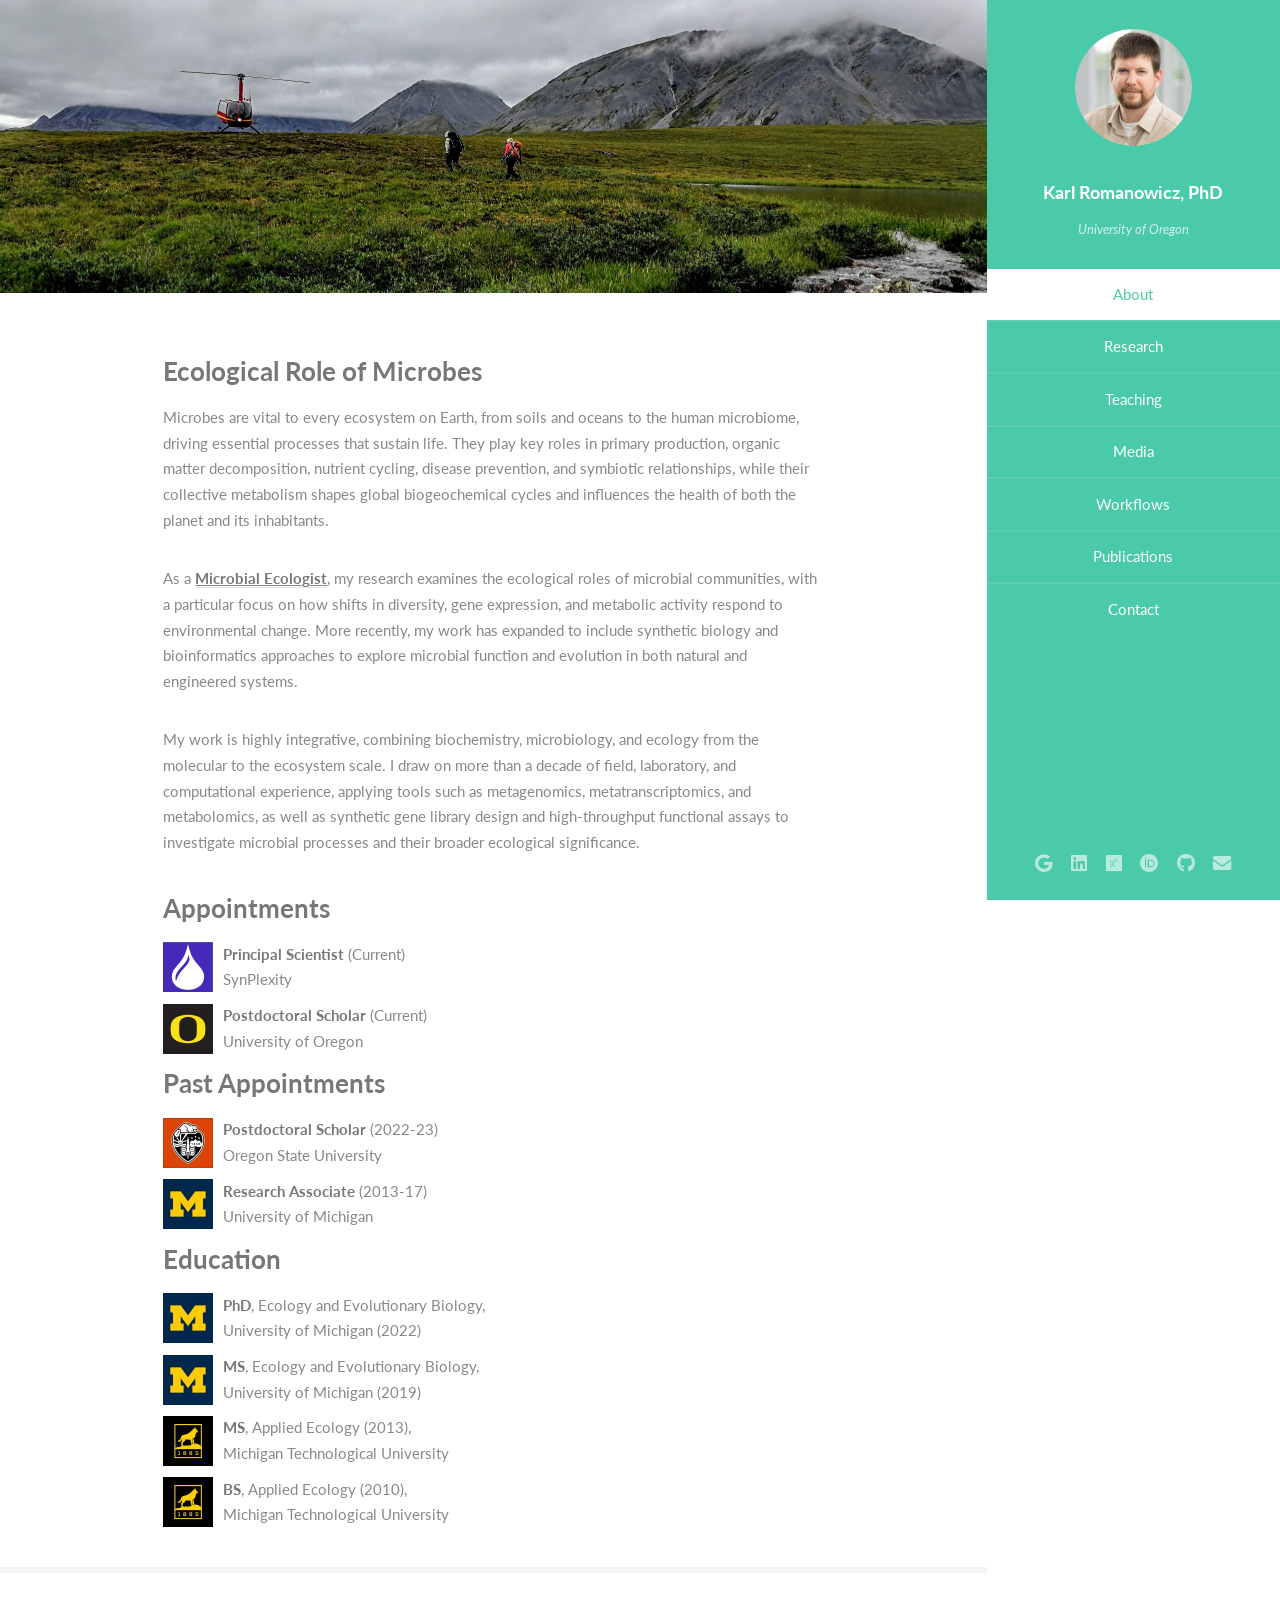
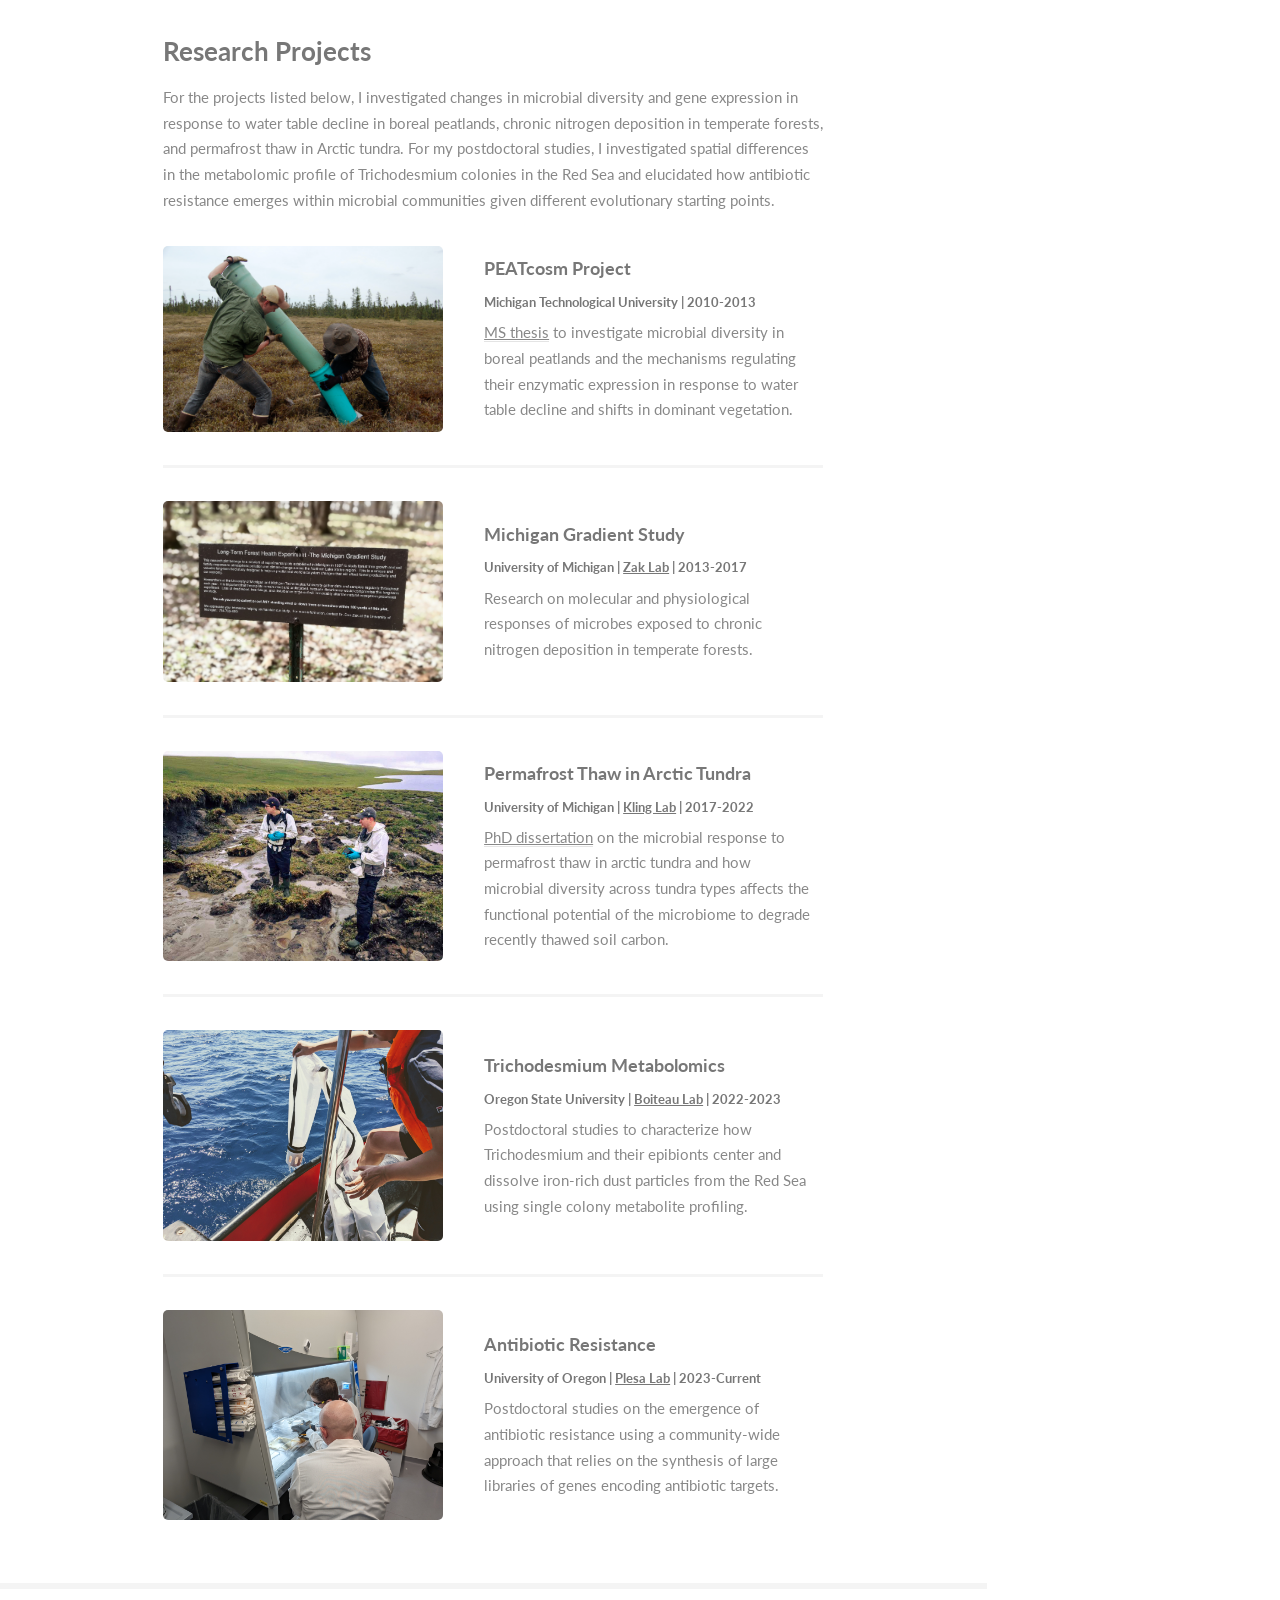
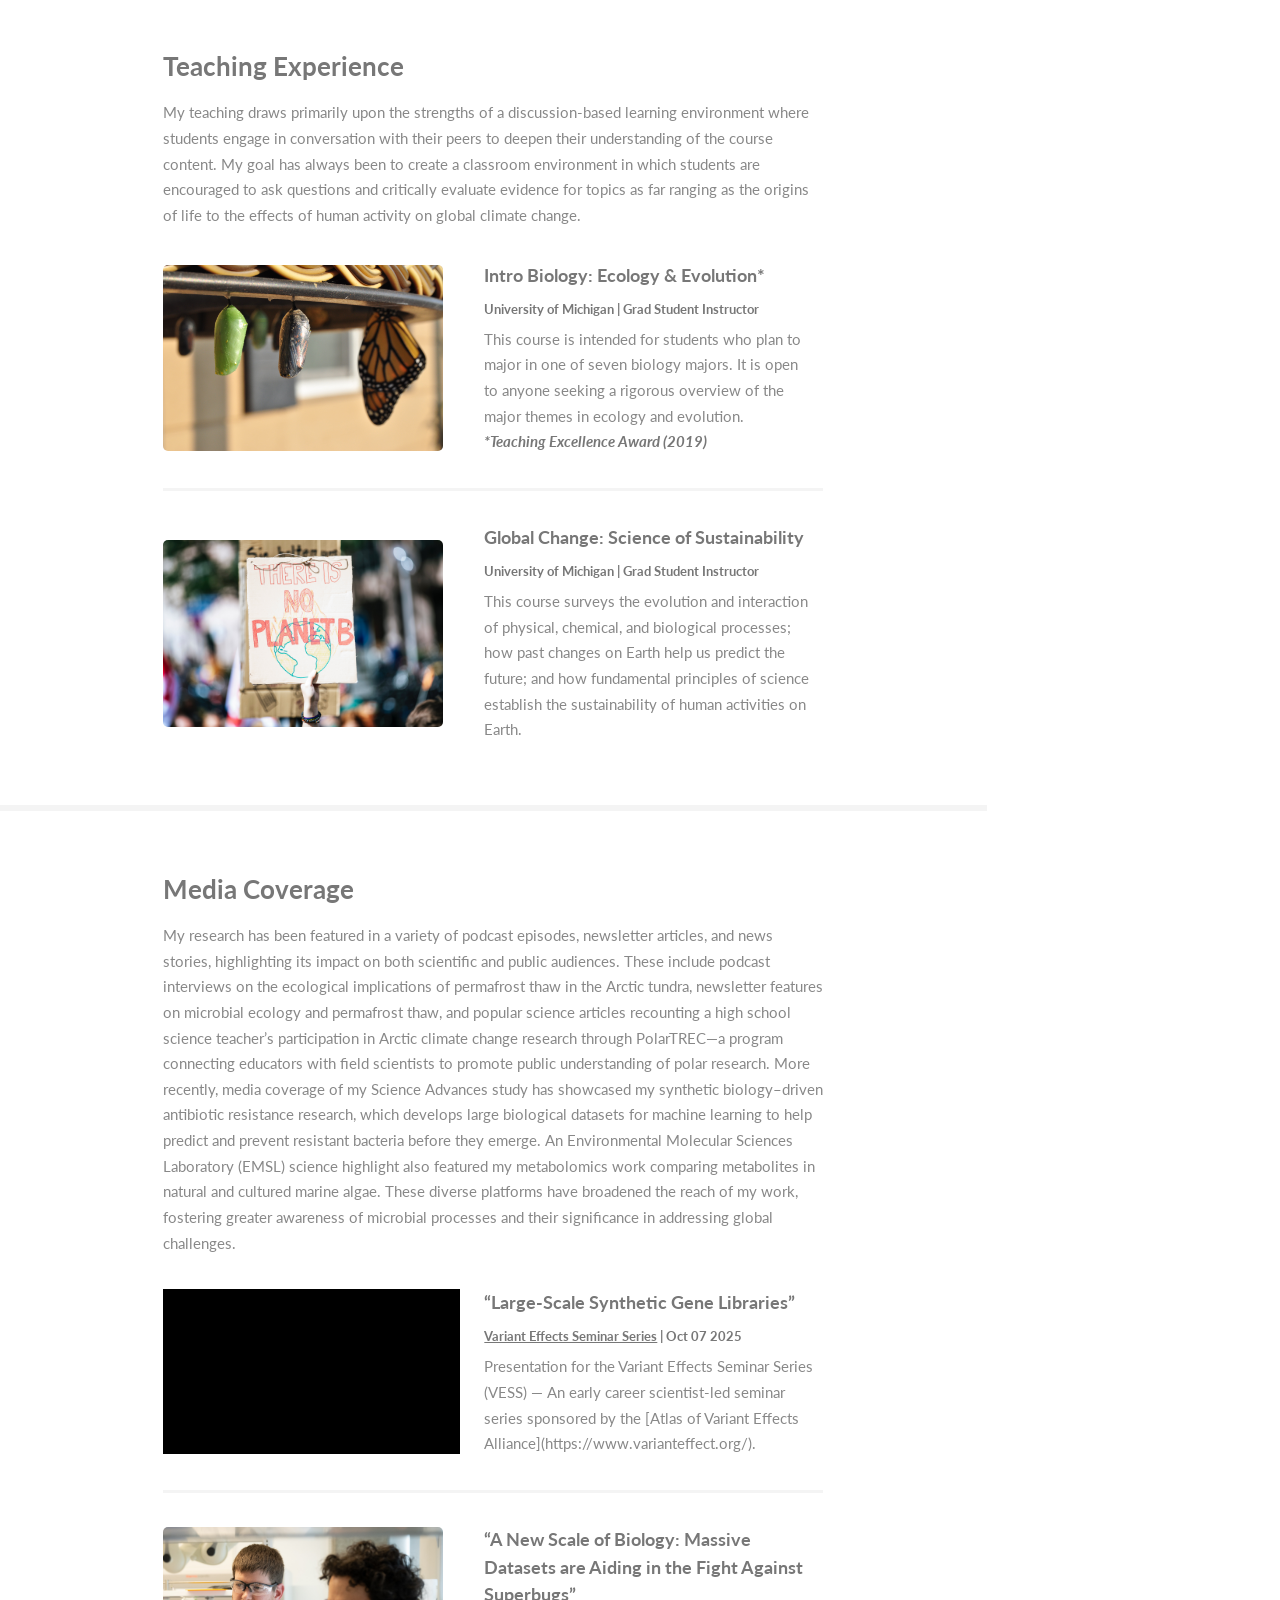
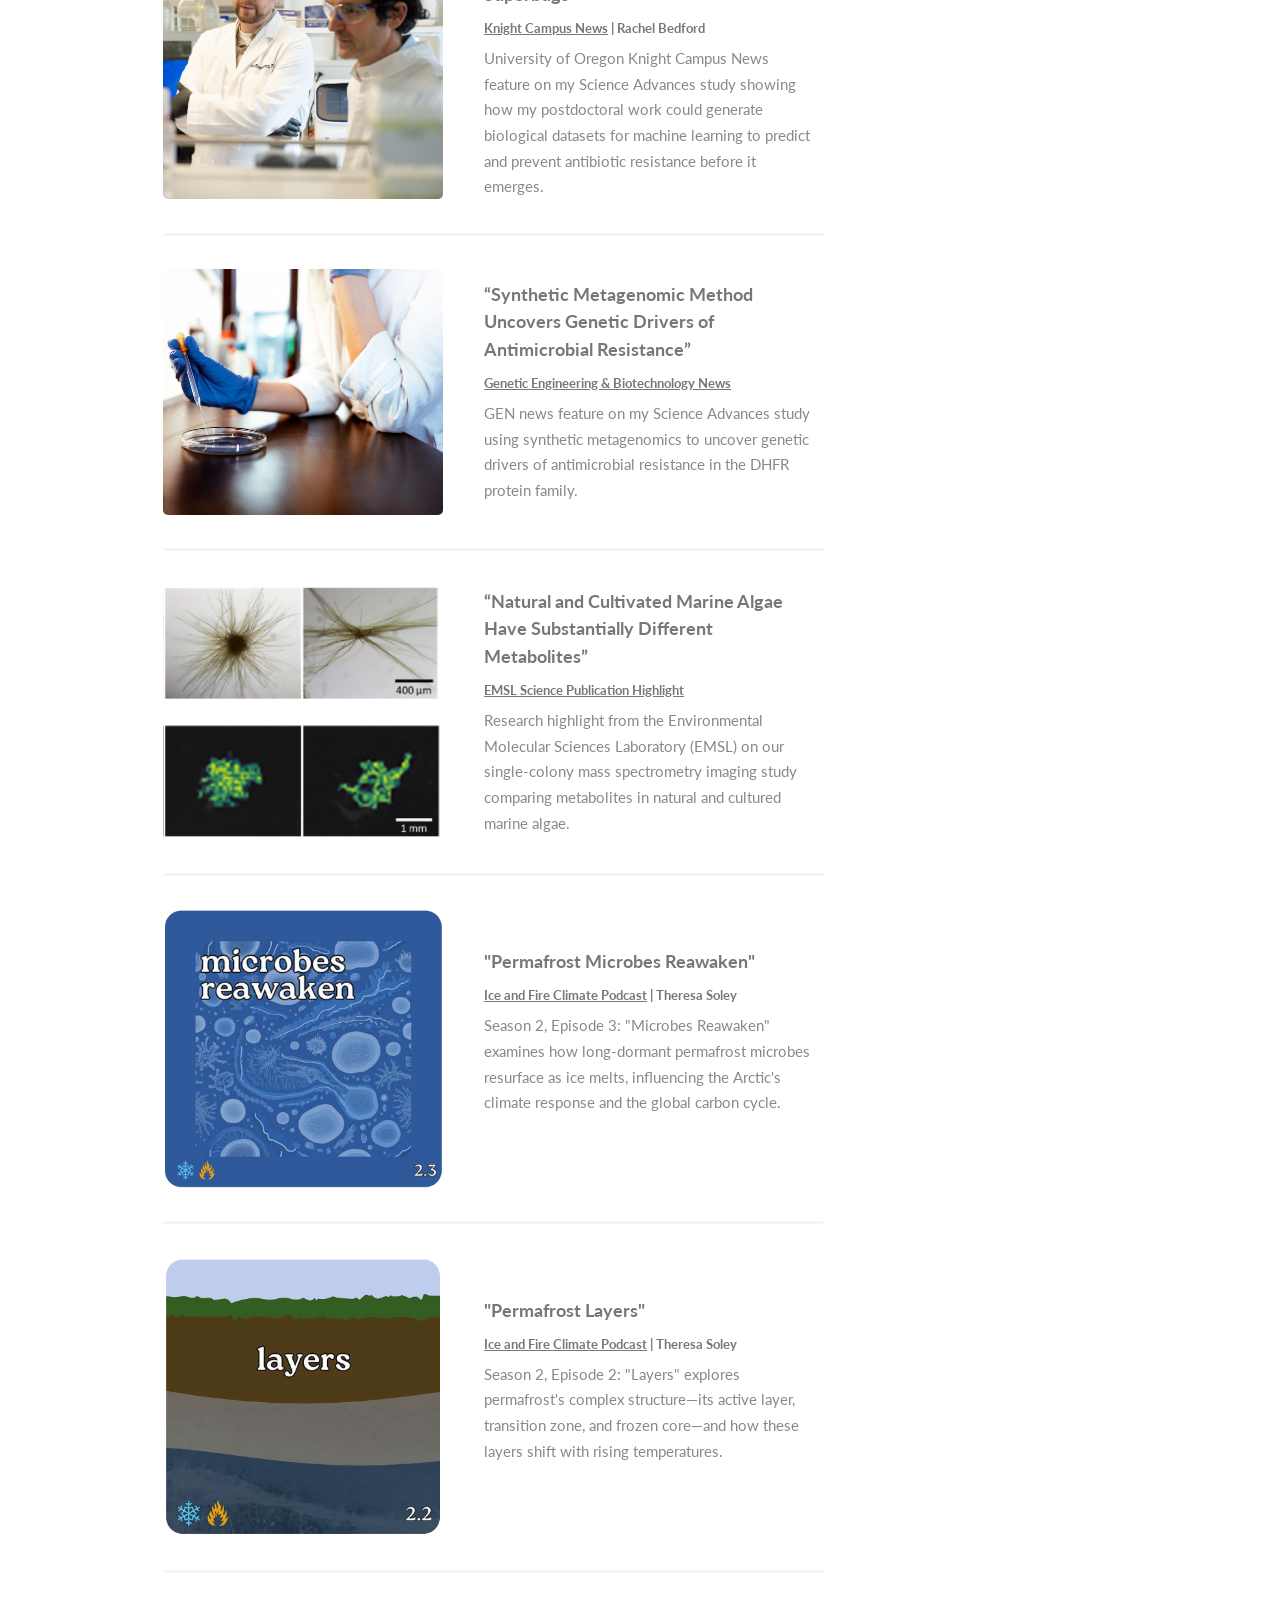
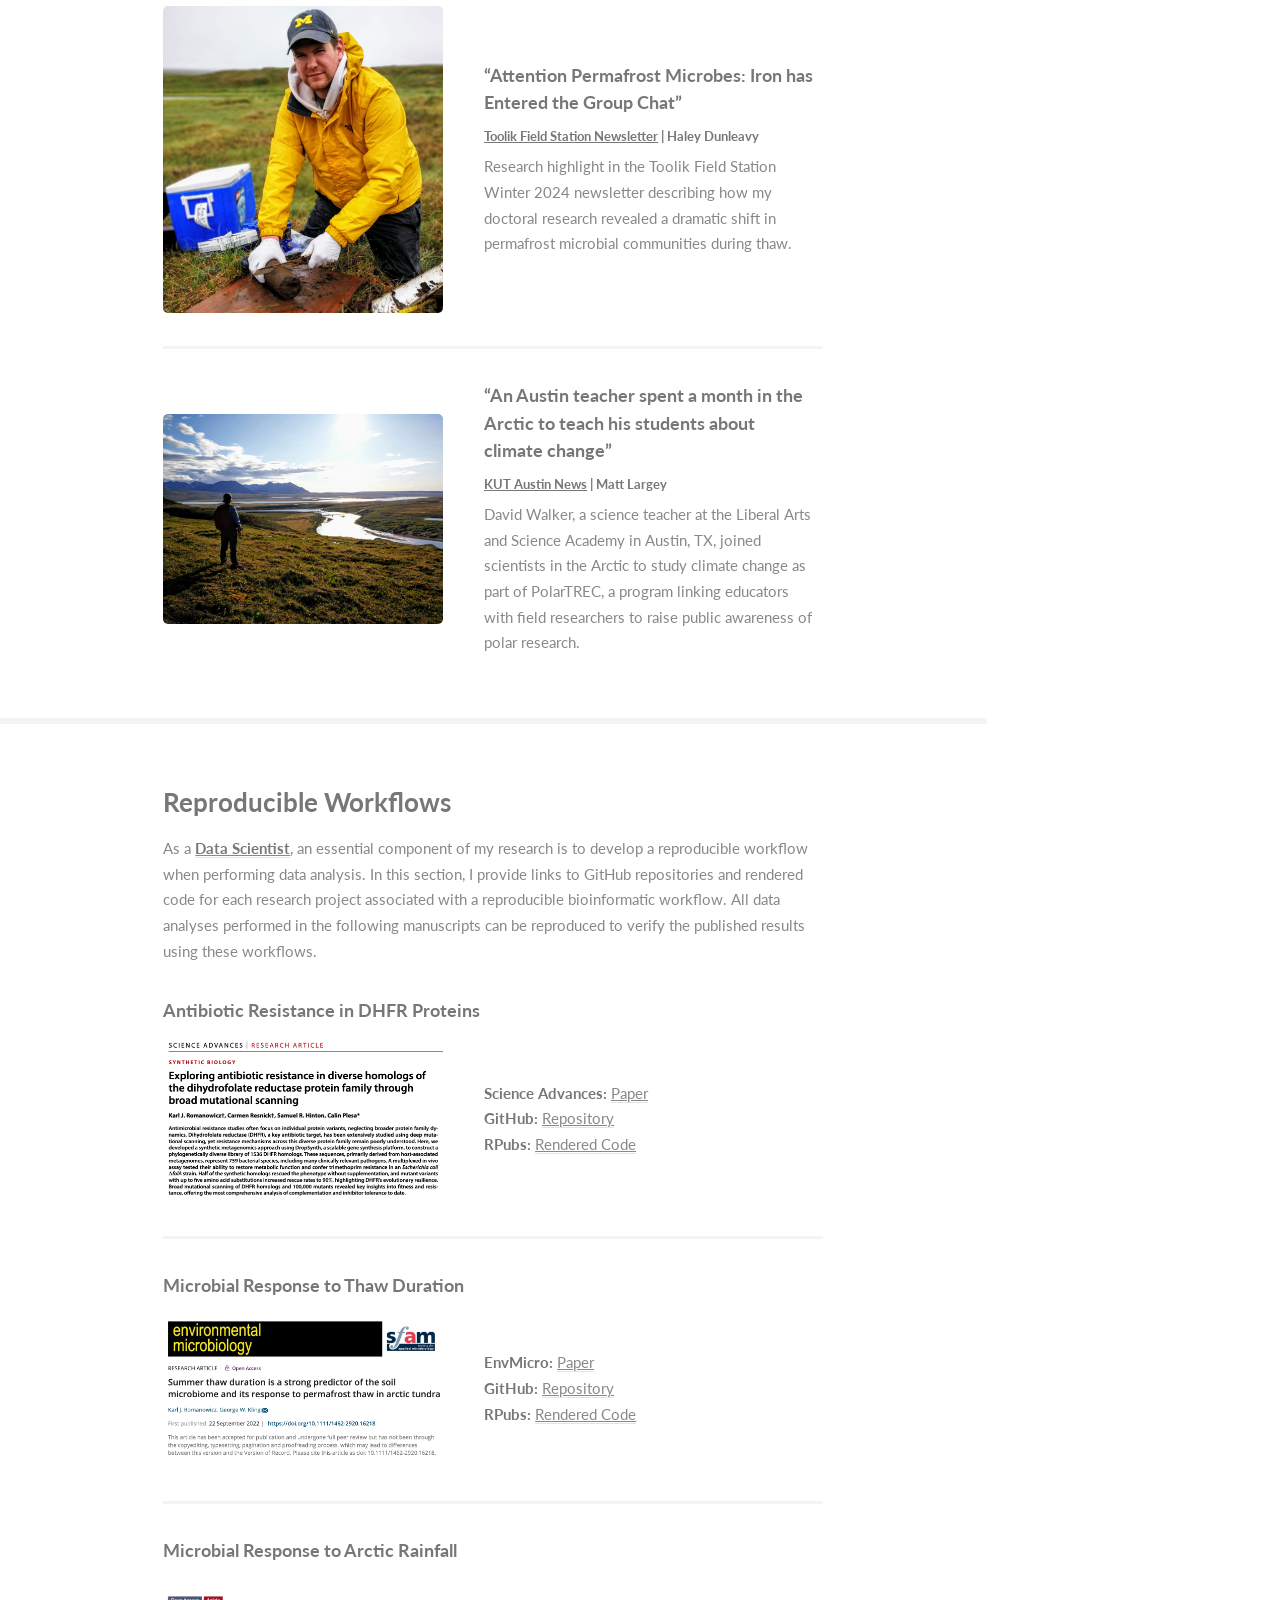
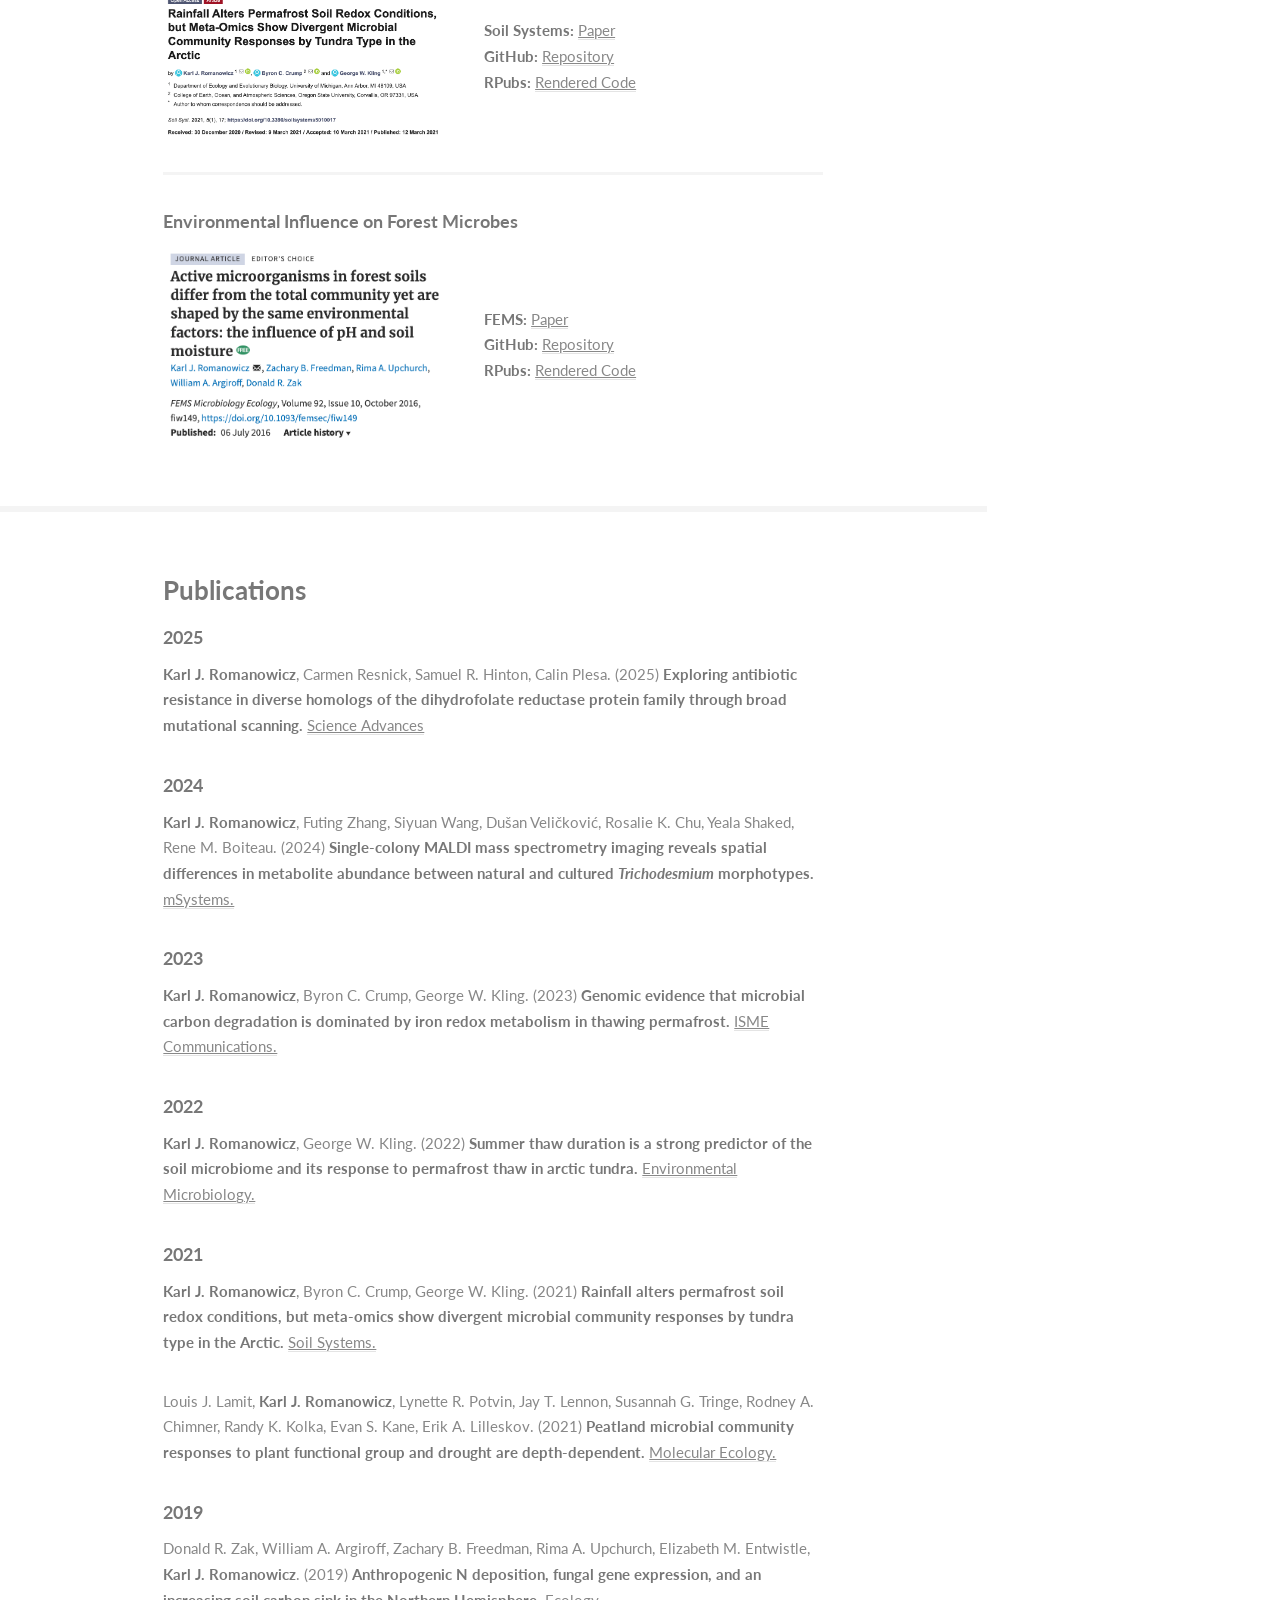
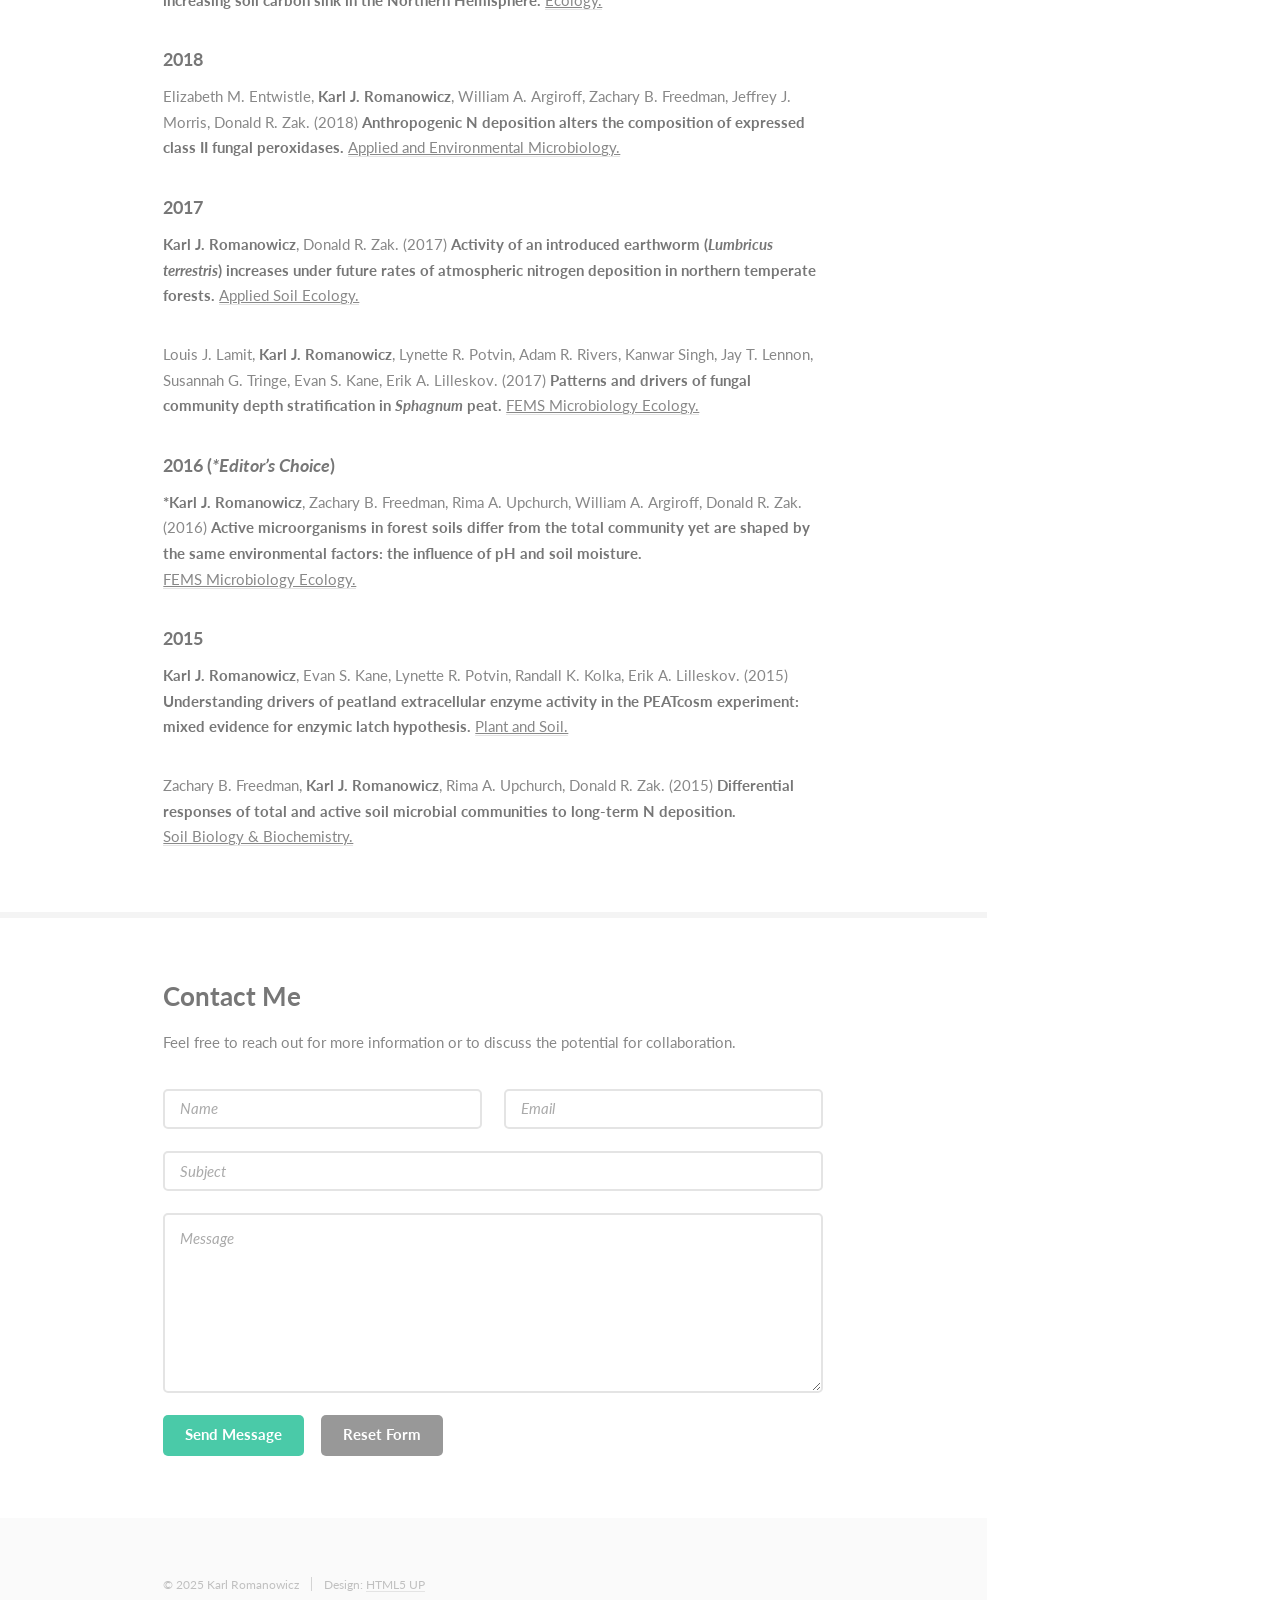
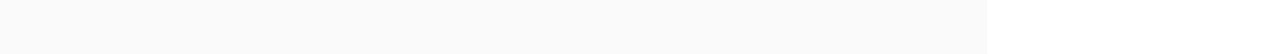
==== index.html @ 82f46f28 "Update index.html" ====
<!DOCTYPE HTML>
<!--
	Read Only by HTML5 UP
	html5up.net | @ajlkn
	Free for personal and commercial use under the CCA 3.0 license (html5up.net/license)
-->
<html>
	<head>
		<title>Karl Romanowicz, PhD</title>
		<meta charset="utf-8" />
		<meta name="viewport" content="width=device-width, initial-scale=1, user-scalable=no" />
		<link rel="stylesheet" href="assets/css/main.css" />
	</head>
	<body class="is-preload">

		<!-- Header -->
			<section id="header">
				<header>
					<span class="image avatar"><img src="images/headshot.jpg" alt="" /></span>
					<h4 id="logo"><a href="#">Karl Romanowicz, PhD</a></h4>
					<p>
						University of Oregon <br />
					</p>
				</header>
				<nav id="nav">
					<ul>
						<li><a href="#one" class="active">About</a></li>
						<li><a href="#two">Research</a></li>
						<li><a href="#three">Teaching</a></li>
						<li><a href="#four">Media</a></li>
						<li><a href="#five">Workflows</a></li>
						<li><a href="#six">Publications</a></li>
						<li><a href="#seven">Contact</a></li>
					</ul>
				</nav>
				<footer>
					<ul class="icons">
						<li><a href="https://scholar.google.com/citations?user=tTaBV7IAAAAJ&hl=en" class="icon brands fa-google"><span class="label">Google</span></a></li>
						<li><a href="https://www.linkedin.com/in/karl-romanowicz-phd-8131ba204/" class="icon brands fa-linkedin"><span class="label">LinkedIn</span></a></li>
						<li><a href="https://www.researchgate.net/profile/Karl-Romanowicz" class="icon brands fa-researchgate"><span class="label">RG</span></a></li>
						<li><a href="https://orcid.org/0000-0001-8732-3272" class="icon brands fa-orcid"><span class="label">ORCid</span></a></li>
						<li><a href="https://github.com/kromanowicz?tab=repositories" class="icon brands fa-github"><span class="label">Github</span></a></li>
						<li><a href="mailto:krom@uoregon.edu" class="icon solid fa-envelope"><span class="label">Email</span></a></li>
					</ul>
				</footer>
			</section>

		<!-- Wrapper -->
			<div id="wrapper">

				<!-- Main -->
					<div id="main">

						<!-- One -->
							<section id="one">
								<div class="image main" data-position="center">
									<img src="images/helo.banner.jpg" alt="" />
								</div>
								
								<div class="container">
									<header class="major">
									<h3>Ecological Role of Microbes</h3>
									</header>
									<p>Microbes are vital to every ecosystem on Earth, from soils and oceans to the human microbiome, driving essential processes that sustain life. They play key roles in primary production, organic matter decomposition, nutrient cycling, disease prevention, and symbiotic relationships, while their collective metabolism shapes global biogeochemical cycles and influences the health of both the planet and its inhabitants.</p>
									<p>As a <u><b><a class="post-link" href="https://www.linkedin.com/in/karl-romanowicz-8131ba204/">Microbial Ecologist</a></u></b>, my research examines the ecological roles of microbial communities, with a particular focus on how shifts in diversity, gene expression, and metabolic activity respond to environmental change. More recently, my work has expanded to include synthetic biology and bioinformatics approaches to explore microbial function and evolution in both natural and engineered systems.</p>
									<p>My work is highly integrative, combining biochemistry, microbiology, and ecology from the molecular to the ecosystem scale. I draw on more than a decade of field, laboratory, and computational experience, applying tools such as metagenomics, metatranscriptomics, and metabolomics, as well as synthetic gene library design and high-throughput functional assays to investigate microbial processes and their broader ecological significance.</p>

<style>
            .feature-icons-appointments {
                list-style-type: none;
                padding: 0;
		margin: 0;
            }

            .feature-icons-appointments li {
        	margin-bottom: 10px; /* Remove display and align-items properties to allow line breaks */
		display: inline-block; /* Display items in a line */
                vertical-align: top; /* Align items to the top */
		margin-right: 117px; /* Adjust the spacing between bullets */
            }

            .feature-icons-appointments li:nth-child(1) {
                background: url('images/synplexity.png') no-repeat left center;
                background-size: 50px; /* Adjust the size of the first bullet image */
                padding-left: 60px; /* Ensure enough space for the bullet image */
            }
			
			.feature-icons-appointments li:nth-child(2) {
                background: url('images/UO.jpg') no-repeat left center;
                background-size: 50px; /* Adjust the size of the first bullet image */
                padding-left: 60px; /* Ensure enough space for the bullet image */
            }

		@media (max-width: 600px) {
                /* Adjust styles for smaller screens if needed */
                .feature-icons-appointments li {
                display: block; /* Change to block for smaller screens */
		margin-right: 0; /* Remove right margin on smaller screens */
                }
            }
	
	</style>

        <h3>Appointments</h3>
        <ul class="feature-icons-appointments">
            <li><b>Principal Scientist</b> (Current)<br />SynPlexity</li>
			<li><b>Postdoctoral Scholar</b> (Current)<br />University of Oregon</li>
        </ul>

<style>
            .feature-icons-past-appointments {
                list-style-type: none;
                padding: 0;
		margin: 0;
            }

            .feature-icons-past-appointments li {
        	margin-bottom: 10px; /* Remove display and align-items properties to allow line breaks */
		display: inline-block; /* Display items in a line */
                vertical-align: top; /* Align items to the top */
		margin-right: 117px; /* Adjust the spacing between bullets */
            }

            .feature-icons-past-appointments li:nth-child(1) {
                background: url('images/OSU.jpg') no-repeat left center;
                background-size: 50px; /* Adjust the size of the first bullet image */
                padding-left: 60px; /* Ensure enough space for the bullet image */
            }

			.feature-icons-past-appointments li:nth-child(2) {
                background: url('images/UM.jpg') no-repeat left center;
                background-size: 50px; /* Adjust the size of the first bullet image */
                padding-left: 60px; /* Ensure enough space for the bullet image */
            }

		@media (max-width: 600px) {
                /* Adjust styles for smaller screens if needed */
                .feature-icons-past-appointments li {
                display: block; /* Change to block for smaller screens */
		margin-right: 0; /* Remove right margin on smaller screens */
                }
            }
	
	</style>

        <h3>Past Appointments</h3>
        <ul class="feature-icons-past-appointments">
            <li><b>Postdoctoral Scholar</b> (2022-23)<br />Oregon State University</li>
			<li><b>Research Associate</b> (2013-17)<br />University of Michigan</li>
        </ul>

<style>
            .feature-icons-education {
                list-style-type: none;
                padding: 0;
		margin: 0;
            }

            .feature-icons-education li {
        	margin-bottom: 10px; /* Remove display and align-items properties to allow line breaks */
		display: inline-block; /* Display items in a line */
                vertical-align: top; /* Align items to the top */
		margin-right: 40px; /* Adjust the spacing between bullets */
            }

            .feature-icons-education li:nth-child(1) {
                background: url('images/UM.jpg') no-repeat left center;
                background-size: 50px; /* Adjust the size of the first bullet image */
                padding-left: 60px; /* Ensure enough space for the bullet image */
            }

            .feature-icons-education li:nth-child(2) {
                background: url('images/UM.jpg') no-repeat left center;
                background-size: 50px; /* Adjust the size of the first bullet image */
                padding-left: 60px; /* Ensure enough space for the bullet image */
            }

		@media (max-width: 600px) {
                /* Adjust styles for smaller screens if needed */
                .feature-icons-education li {
                display: block; /* Change to block for smaller screens */
		margin-right: 0; /* Remove right margin on smaller screens */
                }
            }
	
        </style>

        <h3>Education</h3>
        <ul class="feature-icons-education">
            <li><b>PhD</b>, Ecology and Evolutionary Biology,<br />University of Michigan (2022)</li>
            <li><b>MS</b>, Ecology and Evolutionary Biology,<br />University of Michigan (2019)</li>
        </ul>

<style>
            .feature-icons-education-2 {
                list-style-type: none;
                padding: 0;
		margin: 0;
            }

            .feature-icons-education-2 li {
        	margin-bottom: 10px; /* Remove display and align-items properties to allow line breaks */
		display: inline-block; /* Display items in a line */
                vertical-align: top; /* Align items to the top */
		margin-right: 85px; /* Adjust the spacing between bullets */
            }

            .feature-icons-education-2 li:nth-child(1) {
                background: url('images/MTU.jpg') no-repeat left center;
                background-size: 50px; /* Adjust the size of the first bullet image */
                padding-left: 60px; /* Ensure enough space for the bullet image */
            }

            .feature-icons-education-2 li:nth-child(2) {
                background: url('images/MTU.jpg') no-repeat left center;
                background-size: 50px; /* Adjust the size of the first bullet image */
                padding-left: 60px; /* Ensure enough space for the bullet image */
            }

		@media (max-width: 600px) {
                /* Adjust styles for smaller screens if needed */
                .feature-icons-education-2 li {
                display: block; /* Change to block for smaller screens */
		margin-right: 0; /* Remove right margin on smaller screens */
                }
            }
	
        </style>

		<ul class="feature-icons-education-2">
            		<li><b>MS</b>, Applied Ecology (2013),<br />Michigan Technological University</li>
            		<li><b>BS</b>, Applied Ecology (2010),<br />Michigan Technological University</li>
        	</ul>
								</div>
							</section>


						<!-- Two -->
							<section id="two">
								<div class="container">
									<h3>Research Projects</h3>
									<p>For the projects listed below, I investigated changes in microbial diversity and gene expression in response to water table decline in boreal peatlands, chronic nitrogen deposition in temperate forests, and permafrost thaw in Arctic tundra. For my postdoctoral studies, I investigated spatial differences in the metabolomic profile of Trichodesmium colonies in the Red Sea and elucidated how antibiotic resistance emerges within microbial communities given different evolutionary starting points.</p>
									<div class="features">
										<article>
											<a href="#" class="image"><img src="images/PEATcosm3.JPG" alt="" /></a>
											<div class="inner">
												<h4>PEATcosm Project</h4>
												<h5>Michigan Technological University | 2010-2013</h5>
												<p><u><a class="post-link" href="https://www.proquest.com/openview/e5f63a10ad4295de31a354314cff64e2/1?cbl=18750&parentSessionId=B9v%2BMsUggKX8fdnSP2jwDQnTjxDBEF3sHTJQkqoVoS4%3D&pq-origsite=gscholar&parentSessionId=ziIy3f6JcMBFtPlQnS9PJB%2BtT2ioF9LJvbXNl6RPg5s%3D">MS thesis</a></u> to investigate microbial diversity in boreal peatlands and the mechanisms regulating their enzymatic expression in response to water table decline and shifts in dominant vegetation.</p>
											</div>
										</article>
										<article>
											<a href="#" class="image"><img src="images/Gradient.jpg" alt="" /></a>
											<div class="inner">
												<h4>Michigan Gradient Study</h4>
												<h5>University of Michigan | <u><a class="post-link" href="https://zaklab.seas.umich.edu/research-2/">Zak Lab</a></u> | 2013-2017</h5>
												<p>Research on molecular and physiological responses of microbes exposed to chronic nitrogen deposition in temperate forests.</p>
											</div>
										</article>
										<article>
											<a href="#" class="image"><img src="images/Thaw.jpg" alt="" /></a>
											<div class="inner">
												<h4>Permafrost Thaw in Arctic Tundra</h4>
												<h5>University of Michigan | <u><a class="post-link" href="https://sites.lsa.umich.edu/gwk/arctic-research-2/">Kling Lab</a></u> | 2017-2022</h5>
												<p><u><a class="post-link" href="https://deepblue.lib.umich.edu/handle/2027.42/174188">PhD dissertation</a></u> on the microbial response to permafrost thaw in arctic tundra and how microbial diversity across tundra types affects the functional potential of the microbiome to degrade recently thawed soil carbon.</p>
											</div>
										</article>
										<article>
											<a href="#" class="image"><img src="images/RedSea3.jpg" alt="" /></a>
											<div class="inner">
												<h4>Trichodesmium Metabolomics</h4>
												<h5>Oregon State University | <u><a class="post-link" href="https://www.boiteaulab.org/research">Boiteau Lab</a></u> | 2022-2023</h5>
												<p>Postdoctoral studies to characterize how Trichodesmium and their epibionts center and dissolve iron-rich dust particles from the Red Sea using single colony metabolite profiling.</p>
											</div>
										</article>
										<article>
											<a href="#" class="image"><img src="images/plesa.lab.jpg" alt="" /></a>
											<div class="inner">
												<h4>Antibiotic Resistance</h4>
												<h5>University of Oregon | <u><a class="post-link" href="https://www.plesalab.org/people.html">Plesa Lab</a></u> | 2023-Current</h5>
												<p>Postdoctoral studies on the emergence of antibiotic resistance using a community-wide approach that relies on the synthesis of large libraries of genes encoding antibiotic targets.</p>
											</div>
										</article>
									</div>
								</div>
							</section>

						<!-- Three -->
							<section id="three">
								<div class="container">
									<h3>Teaching Experience</h3>
									<p>My teaching draws primarily upon the strengths of a discussion-based learning environment where students engage in conversation with their peers to deepen their understanding of the course content. My goal has always been to create a classroom environment in which students are encouraged to ask questions and critically evaluate evidence for topics as far ranging as the origins of life to the effects of human activity on global climate change.</p>
									<div class="features">
										<article>
											<a href="https://unsplash.com/photos/VMKBFR6r_jg" class="image"><img src="images/butterfly.jpg" alt="" /></a>
											<div class="inner">
												<h4>Intro Biology: Ecology & Evolution*</h4>
												<h5>University of Michigan | Grad Student Instructor</h5>
												<p>This course is intended for students who plan to major in one of seven biology majors. It is open to anyone seeking a rigorous overview of the major themes in ecology and evolution.<br />
												<b><i>*Teaching Excellence Award (2019)</i></b></p>
											</div>
										</article>
										<article>
											<a href="https://unsplash.com/photos/TknRspuNTJs" class="image"><img src="images/planetb.jpg" alt="" /></a>
											<div class="inner">
												<h4>Global Change: Science of Sustainability</h4>
												<h5>University of Michigan | Grad Student Instructor</h5>
												<p> This course surveys the evolution and interaction of physical, chemical, and biological processes; how past changes on Earth help us predict the future; and how fundamental principles of science establish the sustainability of human activities on Earth.</p>
											</div>
										</article>
										
									</div>
								</div>
							</section>
						
						<!-- Four -->
							<section id="four">
								<div class="container">
									<h3>Media Coverage</h3>
									<p>My research has been featured in a variety of podcast episodes, newsletter articles, and news stories, highlighting its impact on both scientific and public audiences. These include podcast interviews on the ecological implications of permafrost thaw in the Arctic tundra, newsletter features on microbial ecology and permafrost thaw, and popular science articles recounting a high school science teacher’s participation in Arctic climate change research through PolarTREC—a program connecting educators with field scientists to promote public understanding of polar research. More recently, media coverage of my Science Advances study has showcased my synthetic biology–driven antibiotic resistance research, which develops large biological datasets for machine learning to help predict and prevent resistant bacteria before they emerge. An Environmental Molecular Sciences Laboratory (EMSL) science highlight also featured my metabolomics work comparing metabolites in natural and cultured marine algae. These diverse platforms have broadened the reach of my work, fostering greater awareness of microbial processes and their significance in addressing global challenges.</p>
									<div class="features">
										<article class="video-article">
  											<div class="video-container">
    											<iframe
      												src="https://www.youtube-nocookie.com/embed/KiA93lw5SPM"
      												title="YouTube video player"
      												frameborder="0"
      												allow="accelerometer; autoplay; clipboard-write; encrypted-media; gyroscope; picture-in-picture; web-share"
      												allowfullscreen
      												loading="lazy"
      												referrerpolicy="strict-origin-when-cross-origin">
    											</iframe>
  											</div>
  											<div class="inner">
    											<h4>“Large-Scale Synthetic Gene Libraries”</h4>
    											<h5><u><a class="post-link" href="https://www.youtube.com/watch?v=KiA93lw5SPM">Variant Effects Seminar Series</a></u> | Oct 07 2025</h5>
    											<p>Presentation for the Variant Effects Seminar Series (VESS) — An early career scientist-led seminar series sponsored by the [Atlas of Variant Effects Alliance](https://www.varianteffect.org/).</p>
  											</div>
										</article>
										<article>
											<a href="#" class="image"><img src="images/PlesaLab1.jpg" alt="" /></a>
											<div class="inner">
												<h4>“A New Scale of Biology: Massive Datasets are Aiding in the Fight Against Superbugs”</h4>
												<h5><u><a class="post-link" href="https://knightcampus.uoregon.edu/new-scale-biology-massive-datasets-are-aiding-fight-against-superbugs">Knight Campus News</a></u> | Rachel Bedford</h5>
												<p>University of Oregon Knight Campus News feature on my Science Advances study showing how my postdoctoral work could generate biological datasets for machine learning to predict and prevent antibiotic resistance before it emerges.</p>
											</div>
										</article>
										<article>
											<a href="#" class="image"><img src="images/synmeta.jpg" alt="" /></a>
											<div class="inner">
												<h4>“Synthetic Metagenomic Method Uncovers Genetic Drivers of Antimicrobial Resistance”</h4>
												<h5><u><a class="post-link" href="https://www.genengnews.com/topics/omics/synthetic-metagenomic-method-uncovers-genetic-drivers-of-antimicrobial-resistance/">Genetic Engineering & Biotechnology News</a></u></h5>
												<p>GEN news feature on my Science Advances study using synthetic metagenomics to uncover genetic drivers of antimicrobial resistance in the DHFR protein family.</p>
											</div>
										</article>
										<article>
											<a href="#" class="image"><img src="images/EMSL.png" alt="" /></a>
											<div class="inner">
												<h4>“Natural and Cultivated Marine Algae Have Substantially Different Metabolites”</h4>
												<h5><u><a class="post-link" href="https://www.emsl.pnnl.gov/news/natural-and-cultivated-marine-algae-have-substantially-different-metabolites">EMSL Science Publication Highlight</a></u></h5>
												<p>Research highlight from the Environmental Molecular Sciences Laboratory (EMSL) on our single-colony mass spectrometry imaging study comparing metabolites in natural and cultured marine algae.</p>
											</div>
										</article>
										<article>
                									<a href="#" class="image"><img src="images/ice.fire.microbes.png" alt="" /></a>
                									<div class="inner">
                    										<h4>"Permafrost Microbes Reawaken"</h4>
                    										<h5><u><a class="post-link" href="https://iceandfireclimatepodcast.weebly.com/s2-permafrost-thaw.html">Ice and Fire Climate Podcast</a></u> | Theresa Soley</h5>
                    										<p>Season 2, Episode 3: "Microbes Reawaken" examines how long-dormant permafrost microbes resurface as ice melts, influencing the Arctic's climate response and the global carbon cycle.</p>
                    									<div id="buzzsprout-player-16478453"></div>
                    										<script src="https://www.buzzsprout.com/2142015/episodes/16478453-microbes-reawaken.js?container_id=buzzsprout-player-16478453&player=small" 
                        										type="text/javascript" charset="utf-8"></script>
                									</div>
            									</article>
            									<article>
                									<a href="#" class="image"><img src="images/ice.fire.layers.png" alt="" /></a>
                									<div class="inner">
                    										<h4>"Permafrost Layers"</h4>
                    										<h5><u><a class="post-link" href="https://iceandfireclimatepodcast.weebly.com/s2-permafrost-thaw.html">Ice and Fire Climate Podcast</a></u> | Theresa Soley</h5>
                    										<p>Season 2, Episode 2: "Layers" explores permafrost's complex structure—its active layer, transition zone, and frozen core—and how these layers shift with rising temperatures.</p>
                    									<div id="buzzsprout-player-16324912"></div>
                   										 <script src="https://www.buzzsprout.com/2142015/episodes/16324912-layers.js?container_id=buzzsprout-player-16324912&player=small" 
                        										type="text/javascript" charset="utf-8"></script>
                									</div>
            									</article>
										<article>
											<a href="#" class="image"><img src="images/arctic.karl.jpg" alt="" /></a>
											<div class="inner">
												<h4>“Attention Permafrost Microbes: Iron has Entered the Group Chat”</h4>
												<h5><u><a class="post-link" href="https://www.uaf.edu/toolik/news/stories/attention-permafrost-microbes-iron-has-entered-the-group-chat.php?utm_source=Toolik+Field+Station&utm_campaign=be41d9446d-EMAIL_CAMPAIGN_2022_03_17_09_27_COPY_01&utm_medium=email&utm_term=0_34f7c3643f-be41d9446d-220356746">Toolik Field Station Newsletter</a></u> | Haley Dunleavy</h5>
												<p>Research highlight in the Toolik Field Station Winter 2024 newsletter describing how my doctoral research revealed a dramatic shift in permafrost microbial communities during thaw.</p>
											</div>
										</article>
										<article>
											<a href="#" class="image"><img src="images/arctic.dave.jpg" alt="" /></a>
											<div class="inner">
												<h4>“An Austin teacher spent a month in the Arctic to teach his students about climate change”</h4>
												<h5><u><a class="post-link" href="https://www.kut.org/energy-environment/2019-09-25/this-austin-teacher-spent-a-month-in-the-arctic-to-better-teach-his-students-about-climate-change?fbclid=IwAR2_rnTBA-ltcPEnVfFg9DsJ5BAmMsyCJk0bEJplfOg2ypuyhH9l2eTQr8c">KUT Austin News</a></u> | Matt Largey</h5>
												<p>David Walker, a science teacher at the Liberal Arts and Science Academy in Austin, TX, joined scientists in the Arctic to study climate change as part of PolarTREC, a program linking educators with field researchers to raise public awareness of polar research.</p>
											</div>
										</article>
									</div>
								</div>
							</section>
						
						<!-- Five -->
							<section id="five">
								<div class="container">
									<h3>Reproducible Workflows</h3>
									<p>As a <u><b><a class="post-link" href="https://github.com/kromanowicz?tab=repositories">Data Scientist</a></u></b>, an essential component of my research is to develop a reproducible workflow when performing data analysis. In this section, I provide links to GitHub repositories and rendered code for each research project associated with a reproducible bioinformatic workflow. All data analyses performed in the following manuscripts can be reproduced to verify the published results using these workflows.</p>
									<div class="features">
										<article>
										<h4>Antibiotic Resistance in DHFR Proteins</h4>
											<a href="https://www.science.org/doi/10.1126/sciadv.adw9178" class="image"><img src="images/SciAdv3.png" alt="" /></a>
											<div class="inner">
												<p>
												<b>Science Advances:</b> <u><a class="post-link" href="https://www.science.org/doi/10.1126/sciadv.adw9178">Paper</a></u><br />
												<b>GitHub:</b> <u><a class="post-link" href="https://github.com/kromanowicz/2025-DHFR-BMS">Repository</a></u><br />
												<b>RPubs:</b> <u><a class="post-link" href="https://rpubs.com/kjromano/dhfr_mapping_rmd">Rendered Code</a></u>
												</p>
											</div>
										</article>
										<article>
										<h4>Microbial Response to Thaw Duration</h4>
											<a href="https://sfamjournals.onlinelibrary.wiley.com/doi/10.1111/1462-2920.16218?af=R" class="image"><img src="images/EnvMicro2022.png" alt="" /></a>
											<div class="inner">
												<p>
												<b>EnvMicro:</b> <u><a class="post-link" href="https://sfamjournals.onlinelibrary.wiley.com/doi/10.1111/1462-2920.16218?af=R">Paper</a></u><br />
												<b>GitHub:</b> <u><a class="post-link" href="https://github.com/kromanowicz/2022-Annual-Thaw-Microbes">Repository</a></u><br />
												<b>RPubs:</b> <u><a class="post-link" href="https://rpubs.com/kjromano/AnnualThaw_16S_SILVA_Analysis">Rendered Code</a></u>
												</p>
											</div>
										</article>
										<article>
										<h4>Microbial Response to Arctic Rainfall</h4>
											<a href="https://www.mdpi.com/2571-8789/5/1/17" class="image"><img src="images/SoilSystem2021.png" alt="" /></a>
											<div class="inner">
												<p>
												<b>Soil Systems:</b> <u><a class="post-link" href="https://www.mdpi.com/2571-8789/5/1/17">Paper</a></u><br />
												<b>GitHub:</b> <u><a class="post-link" href="https://github.com/kromanowicz/2021-Rainfall-Redox-Microbes">Repository</a></u><br />
												<b>RPubs:</b> <u><a class="post-link" href="https://rpubs.com/kjromano/SoilSystems21_MG_Analysis">Rendered Code</a></u>
												</p>
											</div>
										</article>
										<article>
										<h4>Environmental Influence on Forest Microbes</h4>
											<a href="https://academic.oup.com/femsec/article/92/10/fiw149/2197794?login=false" class="image"><img src="images/FEMS2016.png" alt="" /></a>
											<div class="inner">
												<p>
												<b>FEMS:</b> <u><a class="post-link" href="https://academic.oup.com/femsec/article/92/10/fiw149/2197794?login=false">Paper</a></u><br />
												<b>GitHub:</b> <u><a class="post-link" href="https://github.com/kromanowicz/2016-Active-Total-Microbes">Repository</a></u><br />
												<b>RPubs:</b> <u><a class="post-link" href="https://rpubs.com/kjromano/MI_Gradient_Romanowicz_2016">Rendered Code</a></u>
												</p>
											</div>
										</article>
									</div>
								</div>
							</section>
						
						<!-- Six -->
							<section id="six">
								<div class="container">
									<h3>Publications</h3>

									<h4>2025</h4>
										<p><b>Karl J. Romanowicz</b>, Carmen Resnick, Samuel R. Hinton, Calin Plesa. (2025) <strong>Exploring antibiotic resistance in diverse homologs of the dihydrofolate reductase protein family through broad mutational scanning.</strong>
											<u><a class="post-link" href="https://www.science.org/doi/10.1126/sciadv.adw9178">Science Advances</u></a></p>
									
									<h4>2024</h4>
										<p><b>Karl J. Romanowicz</b>, Futing Zhang, Siyuan Wang, Dušan Veličković, Rosalie K. Chu, Yeala Shaked, Rene M. Boiteau. (2024) <strong>Single-colony MALDI mass spectrometry imaging reveals spatial differences in metabolite abundance between natural and cultured <i>Trichodesmium</i> morphotypes.</strong>
											<u><a class="post-link" href="https://doi.org/10.1128/msystems.01152-24">mSystems.</u></a></p>
									
									<h4>2023</h4>
										<p><b>Karl J. Romanowicz</b>, Byron C. Crump, George W. Kling. (2023) <strong>Genomic evidence that microbial carbon degradation is dominated by iron redox metabolism in thawing permafrost.</strong>
											<u><a class="post-link" href="https://www.nature.com/articles/s43705-023-00326-5">ISME Communications.</u></a></p>
									
									<h4>2022</h4>
										<p><b>Karl J. Romanowicz</b>, George W. Kling. (2022) <strong>Summer thaw duration is a strong predictor of the soil microbiome and its response to permafrost thaw in arctic tundra.</strong>
											<u><a class="post-link" href="https://sfamjournals.onlinelibrary.wiley.com/doi/10.1111/1462-2920.16218?af=R">Environmental Microbiology.</u></a></p>
					
									<h4>2021</h4>
										<p><b>Karl J. Romanowicz</b>, Byron C. Crump, George W. Kling. (2021) <strong>Rainfall alters permafrost soil redox conditions, but meta-omics show divergent microbial community responses by tundra type in the Arctic.</strong>
											<u><a class="post-link" href="https://www.mdpi.com/2571-8789/5/1/17">Soil Systems.</a></u></p>
										<p>Louis J. Lamit, <b>Karl J. Romanowicz</b>, Lynette R. Potvin, Jay T. Lennon, Susannah G. Tringe, Rodney A. Chimner, Randy K. Kolka, Evan S. Kane, Erik A. Lilleskov. (2021) <strong>Peatland microbial community responses to plant functional group and drought are depth-dependent.</strong>
											<u><a class="post-link" href="https://onlinelibrary.wiley.com/doi/10.1111/mec.16125">Molecular Ecology.</a></u></p>
						
									<h4>2019</h4>
										<p>Donald R. Zak, William A. Argiroff, Zachary B. Freedman, Rima A. Upchurch, Elizabeth M. Entwistle, <b>Karl J. Romanowicz</b>. (2019) <strong>Anthropogenic N deposition, fungal gene expression, and an increasing soil carbon sink in the Northern Hemisphere.</strong>
											<u><a class="post-link" href="https://esajournals.onlinelibrary.wiley.com/doi/abs/10.1002/ecy.2804">Ecology.</a></u></p>
						
									<h4>2018</h4>
										<p>Elizabeth M. Entwistle, <b>Karl J. Romanowicz</b>, William A. Argiroff, Zachary B. Freedman, Jeffrey J. Morris, Donald R. Zak. (2018) <strong>Anthropogenic N deposition alters the composition of expressed class II fungal peroxidases.</strong>
											<u><a class="post-link" href="https://journals.asm.org/doi/full/10.1128/AEM.02816-17">Applied and Environmental Microbiology.</a></u></p>
						
									<h4>2017</h4>
										<p><b>Karl J. Romanowicz</b>, Donald R. Zak. (2017) <strong>Activity of an introduced earthworm (<i>Lumbricus terrestris</i>) increases under future rates of atmospheric nitrogen deposition in northern temperate forests.</strong>
											<u><a class="post-link" href="https://www.sciencedirect.com/science/article/abs/pii/S092913931730570X">Applied Soil Ecology.</a></u></p>
										<p>Louis J. Lamit, <b>Karl J. Romanowicz</b>, Lynette R. Potvin, Adam R. Rivers, Kanwar Singh, Jay T. Lennon, Susannah G. Tringe, Evan S. Kane, Erik A. Lilleskov. (2017) <strong>Patterns and drivers of fungal community depth stratification in <i>Sphagnum</i> peat.</strong>
											<u><a class="post-link" href="https://academic.oup.com/femsec/article/93/7/fix082/3909725?login=false">FEMS Microbiology Ecology.</a></u></p>	
					
									<h4>2016 (<i>*Editor’s Choice</i>)</h4>
										<p><b>*Karl J. Romanowicz</b>, Zachary B. Freedman, Rima A. Upchurch, William A. Argiroff, Donald R. Zak. (2016) <strong>Active microorganisms in forest soils differ from the total community yet are shaped by the same environmental factors: the influence of pH and soil moisture.</strong><br />
											<u><a class="post-link" href="https://academic.oup.com/femsec/article/92/10/fiw149/2197794?login=false">FEMS Microbiology Ecology.</a></u></p>
						
									<h4>2015</h4>
										<p><b>Karl J. Romanowicz</b>, Evan S. Kane, Lynette R. Potvin, Randall K. Kolka, Erik A. Lilleskov. (2015) <strong>Understanding drivers of peatland extracellular enzyme activity in the PEATcosm experiment: mixed evidence for enzymic latch hypothesis.</strong>
											<u><a class="post-link" href="https://link.springer.com/article/10.1007/s11104-015-2746-4">Plant and Soil.</a></u></p>
										<p>Zachary B. Freedman, <b>Karl J. Romanowicz</b>, Rima A. Upchurch, Donald R. Zak. (2015) <strong>Differential responses of total and active soil microbial communities to long-term N deposition.</strong><br />
											<u><a class="post-link" href="https://www.sciencedirect.com/science/article/abs/pii/S0038071715002928">Soil Biology & Biochemistry.</a></u></p>
								</div>
							</section>

						<!-- Seven -->
							<section id="seven">
								<div class="container">
									<h3>Contact Me</h3>
									<p>Feel free to reach out for more information or to discuss the potential for collaboration.</p>
									<form method="post" action="https://formspree.io/f/maykqpvy">
										<div class="row gtr-uniform">
											<div class="col-6 col-12-xsmall"><input type="text" name="name" id="name" placeholder="Name" /></div>
											<div class="col-6 col-12-xsmall"><input type="email" name="email" id="email" placeholder="Email" /></div>
											<div class="col-12"><input type="text" name="subject" id="subject" placeholder="Subject" /></div>
											<div class="col-12"><textarea name="message" id="message" placeholder="Message" rows="6"></textarea></div>
											<div class="col-12">
												<ul class="actions">
													<li><input type="submit" class="primary" value="Send Message" /></li>
													<li><input type="reset" value="Reset Form" /></li>
												</ul>
											</div>
										</div>
									</form>
								</div>
							</section>

						<!-- Eight -->
						<!--
							<section id="eight">
								<div class="container">
									<h3>Elements</h3>

									<section>
										<h4>Text</h4>
										<p>This is <b>bold</b> and this is <strong>strong</strong>. This is <i>italic</i> and this is <em>emphasized</em>.
										This is <sup>superscript</sup> text and this is <sub>subscript</sub> text.
										This is <u>underlined</u> and this is code: <code>for (;;) { ... }</code>. Finally, <a href="#">this is a link</a>.</p>
										<hr />
										<header>
											<h4>Heading with a Subtitle</h4>
											<p>Lorem ipsum dolor sit amet nullam id egestas urna aliquam</p>
										</header>
										<p>Nunc lacinia ante nunc ac lobortis. Interdum adipiscing gravida odio porttitor sem non mi integer non faucibus ornare mi ut ante amet placerat aliquet. Volutpat eu sed ante lacinia sapien lorem accumsan varius montes viverra nibh in adipiscing blandit tempus accumsan.</p>
										<header>
											<h5>Heading with a Subtitle</h5>
											<p>Lorem ipsum dolor sit amet nullam id egestas urna aliquam</p>
										</header>
										<p>Nunc lacinia ante nunc ac lobortis. Interdum adipiscing gravida odio porttitor sem non mi integer non faucibus ornare mi ut ante amet placerat aliquet. Volutpat eu sed ante lacinia sapien lorem accumsan varius montes viverra nibh in adipiscing blandit tempus accumsan.</p>
										<hr />
										<h2>Heading Level 2</h2>
										<h3>Heading Level 3</h3>
										<h4>Heading Level 4</h4>
										<h5>Heading Level 5</h5>
										<h6>Heading Level 6</h6>
										<hr />
										<h5>Blockquote</h5>
										<blockquote>Fringilla nisl. Donec accumsan interdum nisi, quis tincidunt felis sagittis eget tempus euismod. Vestibulum ante ipsum primis in faucibus vestibulum. Blandit adipiscing eu felis iaculis volutpat ac adipiscing accumsan faucibus. Vestibulum ante ipsum primis in faucibus lorem ipsum dolor sit amet nullam adipiscing eu felis.</blockquote>
										<h5>Preformatted</h5>
										<pre><code>i = 0;

while (!deck.isInOrder()) {
    print 'Iteration ' + i;
    deck.shuffle();
    i++;
}

print 'It took ' + i + ' iterations to sort the deck.';</code></pre>
									</section>

									<section>
										<h4>Lists</h4>
										<div class="row">
											<div class="col-6 col-12-xsmall">
												<h5>Unordered</h5>
												<ul>
													<li>Dolor pulvinar etiam magna etiam.</li>
													<li>Sagittis adipiscing lorem eleifend.</li>
													<li>Felis enim feugiat dolore viverra.</li>
												</ul>
												<h5>Alternate</h5>
												<ul class="alt">
													<li>Dolor pulvinar etiam magna etiam.</li>
													<li>Sagittis adipiscing lorem eleifend.</li>
													<li>Felis enim feugiat dolore viverra.</li>
												</ul>
											</div>
											<div class="col-6 col-12-xsmall">
												<h5>Ordered</h5>
												<ol>
													<li>Dolor pulvinar etiam magna etiam.</li>
													<li>Etiam vel felis at lorem sed viverra.</li>
													<li>Felis enim feugiat dolore viverra.</li>
													<li>Dolor pulvinar etiam magna etiam.</li>
													<li>Etiam vel felis at lorem sed viverra.</li>
													<li>Felis enim feugiat dolore viverra.</li>
												</ol>
												<h5>Icons</h5>
												<ul class="icons">
													<li><a href="#" class="icon brands fa-twitter"><span class="label">Twitter</span></a></li>
													<li><a href="#" class="icon brands fa-facebook-f"><span class="label">Facebook</span></a></li>
													<li><a href="#" class="icon brands fa-instagram"><span class="label">Instagram</span></a></li>
													<li><a href="#" class="icon brands fa-github"><span class="label">Github</span></a></li>
													<li><a href="#" class="icon brands fa-dribbble"><span class="label">Dribbble</span></a></li>
													<li><a href="#" class="icon brands fa-tumblr"><span class="label">Tumblr</span></a></li>
												</ul>
											</div>
										</div>
										<h5>Actions</h5>
										<ul class="actions">
											<li><a href="#" class="button primary">Default</a></li>
											<li><a href="#" class="button">Default</a></li>
											<li><a href="#" class="button alt">Default</a></li>
										</ul>
										<ul class="actions small">
											<li><a href="#" class="button primary small">Small</a></li>
											<li><a href="#" class="button small">Small</a></li>
											<li><a href="#" class="button alt small">Small</a></li>
										</ul>
										<div class="row">
											<div class="col-3 col-6-medium col-12-xsmall">
												<ul class="actions stacked">
													<li><a href="#" class="button primary">Default</a></li>
													<li><a href="#" class="button">Default</a></li>
													<li><a href="#" class="button alt">Default</a></li>
												</ul>
											</div>
											<div class="col-3 col-6 col-12-xsmall">
												<ul class="actions stacked">
													<li><a href="#" class="button primary small">Small</a></li>
													<li><a href="#" class="button small">Small</a></li>
													<li><a href="#" class="button alt small">Small</a></li>
												</ul>
											</div>
											<div class="col-3 col-6-medium col-12-xsmall">
												<ul class="actions stacked">
													<li><a href="#" class="button primary fit">Default</a></li>
													<li><a href="#" class="button fit">Default</a></li>
													<li><a href="#" class="button alt fit">Default</a></li>
												</ul>
											</div>
											<div class="col-3 col-6-medium col-12-xsmall">
												<ul class="actions stacked">
													<li><a href="#" class="button primary small fit">Small</a></li>
													<li><a href="#" class="button small fit">Small</a></li>
													<li><a href="#" class="button alt small fit">Small</a></li>
												</ul>
											</div>
										</div>
									</section>

									<section>
										<h4>Table</h4>
										<h5>Default</h5>
										<div class="table-wrapper">
											<table>
												<thead>
													<tr>
														<th>Name</th>
														<th>Description</th>
														<th>Price</th>
													</tr>
												</thead>
												<tbody>
													<tr>
														<td>Item One</td>
														<td>Ante turpis integer aliquet porttitor.</td>
														<td>29.99</td>
													</tr>
													<tr>
														<td>Item Two</td>
														<td>Vis ac commodo adipiscing arcu aliquet.</td>
														<td>19.99</td>
													</tr>
													<tr>
														<td>Item Three</td>
														<td> Morbi faucibus arcu accumsan lorem.</td>
														<td>29.99</td>
													</tr>
													<tr>
														<td>Item Four</td>
														<td>Vitae integer tempus condimentum.</td>
														<td>19.99</td>
													</tr>
													<tr>
														<td>Item Five</td>
														<td>Ante turpis integer aliquet porttitor.</td>
														<td>29.99</td>
													</tr>
												</tbody>
												<tfoot>
													<tr>
														<td colspan="2"></td>
														<td>100.00</td>
													</tr>
												</tfoot>
											</table>
										</div>

										<h5>Alternate</h5>
										<div class="table-wrapper">
											<table class="alt">
												<thead>
													<tr>
														<th>Name</th>
														<th>Description</th>
														<th>Price</th>
													</tr>
												</thead>
												<tbody>
													<tr>
														<td>Item One</td>
														<td>Ante turpis integer aliquet porttitor.</td>
														<td>29.99</td>
													</tr>
													<tr>
														<td>Item Two</td>
														<td>Vis ac commodo adipiscing arcu aliquet.</td>
														<td>19.99</td>
													</tr>
													<tr>
														<td>Item Three</td>
														<td> Morbi faucibus arcu accumsan lorem.</td>
														<td>29.99</td>
													</tr>
													<tr>
														<td>Item Four</td>
														<td>Vitae integer tempus condimentum.</td>
														<td>19.99</td>
													</tr>
													<tr>
														<td>Item Five</td>
														<td>Ante turpis integer aliquet porttitor.</td>
														<td>29.99</td>
													</tr>
												</tbody>
												<tfoot>
													<tr>
														<td colspan="2"></td>
														<td>100.00</td>
													</tr>
												</tfoot>
											</table>
										</div>
									</section>

									<section>
										<h4>Buttons</h4>
										<ul class="actions">
											<li><a href="#" class="button primary">Primary</a></li>
											<li><a href="#" class="button">Default</a></li>
											<li><a href="#" class="button alt">Alternate</a></li>
										</ul>
										<ul class="actions">
											<li><a href="#" class="button primary large">Large</a></li>
											<li><a href="#" class="button">Default</a></li>
											<li><a href="#" class="button alt small">Small</a></li>
										</ul>
										<ul class="actions fit">
											<li><a href="#" class="button primary fit">Fit</a></li>
											<li><a href="#" class="button fit">Fit</a></li>
											<li><a href="#" class="button alt fit">Fit</a></li>
										</ul>
										<ul class="actions fit small">
											<li><a href="#" class="button primary fit small">Fit + Small</a></li>
											<li><a href="#" class="button fit small">Fit + Small</a></li>
											<li><a href="#" class="button alt fit small">Fit + Small</a></li>
										</ul>
										<ul class="actions">
											<li><a href="#" class="button primary icon solid fa-download">Icon</a></li>
											<li><a href="#" class="button icon solid fa-download">Icon</a></li>
											<li><a href="#" class="button alt icon solid fa-check">Icon</a></li>
										</ul>
										<ul class="actions">
											<li><span class="button primary disabled">Primary</span></li>
											<li><span class="button disabled">Default</span></li>
											<li><span class="button alt disabled">Alternate</span></li>
										</ul>
									</section>

									<section>
										<h4>Form</h4>
										<form method="post" action="#">
											<div class="row gtr-uniform">
												<div class="col-6 col-12-xsmall">
													<input type="text" name="demo-name" id="demo-name" value="" placeholder="Name" />
												</div>
												<div class="col-6 col-12-xsmall">
													<input type="email" name="demo-email" id="demo-email" value="" placeholder="Email" />
												</div>
												<div class="col-12">
													<select name="demo-category" id="demo-category">
														<option value="">- Category -</option>
														<option value="1">Manufacturing</option>
														<option value="1">Shipping</option>
														<option value="1">Administration</option>
														<option value="1">Human Resources</option>
													</select>
												</div>
												<div class="col-4 col-12-medium">
													<input type="radio" id="demo-priority-low" name="demo-priority" checked>
													<label for="demo-priority-low">Low Priority</label>
												</div>
												<div class="col-4 col-12-medium">
													<input type="radio" id="demo-priority-normal" name="demo-priority">
													<label for="demo-priority-normal">Normal Priority</label>
												</div>
												<div class="col-4 col-12-medium">
													<input type="radio" id="demo-priority-high" name="demo-priority">
													<label for="demo-priority-high">High Priority</label>
												</div>
												<div class="col-6 col-12-medium">
													<input type="checkbox" id="demo-copy" name="demo-copy">
													<label for="demo-copy">Email me a copy of this message</label>
												</div>
												<div class="col-6 col-12-medium">
													<input type="checkbox" id="demo-human" name="demo-human" checked>
													<label for="demo-human">I am a human and not a robot</label>
												</div>
												<div class="col-12">
													<textarea name="demo-message" id="demo-message" placeholder="Enter your message" rows="6"></textarea>
												</div>
												<div class="col-12">
													<ul class="actions">
														<li><input type="submit" value="Send Message" /></li>
														<li><input type="reset" value="Reset" class="alt" /></li>
													</ul>
												</div>
											</div>
										</form>
									</section>

									<section>
										<h4>Image</h4>
										<h5>Fit</h5>
										<span class="image fit"><img src="images/banner.jpg" alt="" /></span>
										<div class="box alt">
											<div class="row gtr-50 gtr-uniform">
												<div class="col-4"><span class="image fit"><img src="images/pic01.jpg" alt="" /></span></div>
												<div class="col-4"><span class="image fit"><img src="images/pic02.jpg" alt="" /></span></div>
												<div class="col-4"><span class="image fit"><img src="images/pic03.jpg" alt="" /></span></div>
												<div class="col-4"><span class="image fit"><img src="images/pic02.jpg" alt="" /></span></div>
												<div class="col-4"><span class="image fit"><img src="images/pic03.jpg" alt="" /></span></div>
												<div class="col-4"><span class="image fit"><img src="images/pic01.jpg" alt="" /></span></div>
												<div class="col-4"><span class="image fit"><img src="images/pic03.jpg" alt="" /></span></div>
												<div class="col-4"><span class="image fit"><img src="images/pic01.jpg" alt="" /></span></div>
												<div class="col-4"><span class="image fit"><img src="images/pic02.jpg" alt="" /></span></div>
											</div>
										</div>
										<h5>Left &amp; Right</h5>
										<p><span class="image left"><img src="images/avatar.jpg" alt="" /></span>Fringilla nisl. Donec accumsan interdum nisi, quis tincidunt felis sagittis eget. tempus euismod. Vestibulum ante ipsum primis in faucibus vestibulum. Blandit adipiscing eu felis iaculis volutpat ac adipiscing accumsan eu faucibus. Integer ac pellentesque praesent tincidunt felis sagittis eget. tempus euismod. Vestibulum ante ipsum primis in faucibus vestibulum. Blandit adipiscing eu felis iaculis volutpat ac adipiscing accumsan eu faucibus. Integer ac pellentesque praesent. Donec accumsan interdum nisi, quis tincidunt felis sagittis eget. tempus euismod. Vestibulum ante ipsum primis in faucibus vestibulum. Blandit adipiscing eu felis iaculis volutpat ac adipiscing accumsan eu faucibus. Integer ac pellentesque praesent tincidunt felis sagittis eget. tempus euismod. Vestibulum ante ipsum primis in faucibus vestibulum. Blandit adipiscing eu felis iaculis volutpat ac adipiscing accumsan eu faucibus. Integer ac pellentesque praesent.</p>
										<p><span class="image right"><img src="images/avatar.jpg" alt="" /></span>Fringilla nisl. Donec accumsan interdum nisi, quis tincidunt felis sagittis eget. tempus euismod. Vestibulum ante ipsum primis in faucibus vestibulum. Blandit adipiscing eu felis iaculis volutpat ac adipiscing accumsan eu faucibus. Integer ac pellentesque praesent tincidunt felis sagittis eget. tempus euismod. Vestibulum ante ipsum primis in faucibus vestibulum. Blandit adipiscing eu felis iaculis volutpat ac adipiscing accumsan eu faucibus. Integer ac pellentesque praesent. Donec accumsan interdum nisi, quis tincidunt felis sagittis eget. tempus euismod. Vestibulum ante ipsum primis in faucibus vestibulum. Blandit adipiscing eu felis iaculis volutpat ac adipiscing accumsan eu faucibus. Integer ac pellentesque praesent tincidunt felis sagittis eget. tempus euismod. Vestibulum ante ipsum primis in faucibus vestibulum. Blandit adipiscing eu felis iaculis volutpat ac adipiscing accumsan eu faucibus. Integer ac pellentesque praesent.</p>
									</section>

								</div>
							</section>
						-->

					</div>

				<!-- Footer -->
					<section id="footer">
						<div class="container">
							<ul class="copyright">
								<li>&copy; 2025 Karl Romanowicz</li><li>Design: <a href="http://html5up.net">HTML5 UP</a></li>
							</ul>
						</div>
					</section>

			</div>

		<!-- Scripts -->
			<script src="assets/js/jquery.min.js"></script>
			<script src="assets/js/jquery.scrollex.min.js"></script>
			<script src="assets/js/jquery.scrolly.min.js"></script>
			<script src="assets/js/browser.min.js"></script>
			<script src="assets/js/breakpoints.min.js"></script>
			<script src="assets/js/util.js"></script>
			<script src="assets/js/main.js"></script>

	</body>
</html>
---- assets/css/main.css ----
@import url("fontawesome-all.min.css");
@import url("https://fonts.googleapis.com/css?family=Lato:400,400italic,700,700italic|Source+Code+Pro:400");

/*
	Read Only by HTML5 UP
	html5up.net | @ajlkn
	Free for personal and commercial use under the CCA 3.0 license (html5up.net/license)
*/

html, body, div, span, applet, object,
iframe, h1, h2, h3, h4, h5, h6, p, blockquote,
pre, a, abbr, acronym, address, big, cite,
code, del, dfn, em, img, ins, kbd, q, s, samp,
small, strike, strong, sub, sup, tt, var, b,
u, i, center, dl, dt, dd, ol, ul, li, fieldset,
form, label, legend, table, caption, tbody,
tfoot, thead, tr, th, td, article, aside,
canvas, details, embed, figure, figcaption,
footer, header, hgroup, menu, nav, output, ruby,
section, summary, time, mark, audio, video {
	margin: 0;
	padding: 0;
	border: 0;
	font-size: 100%;
	font: inherit;
	vertical-align: baseline;}

article, aside, details, figcaption, figure,
footer, header, hgroup, menu, nav, section {
	display: block;}

body {
	line-height: 1;
}

ol, ul {
	list-style: none;
}

blockquote, q {
	quotes: none;
}

	blockquote:before, blockquote:after, q:before, q:after {
		content: '';
		content: none;
	}

table {
	border-collapse: collapse;
	border-spacing: 0;
}

body {
	-webkit-text-size-adjust: none;
}

mark {
	background-color: transparent;
	color: inherit;
}

input::-moz-focus-inner {
	border: 0;
	padding: 0;
}

input, select, textarea {
	-moz-appearance: none;
	-webkit-appearance: none;
	-ms-appearance: none;
	appearance: none;
}

/* Basic */

	html {
		box-sizing: border-box;
	}

	*, *:before, *:after {
		box-sizing: inherit;
	}

	body {
		background: #fff;
	}

		body.is-preload *, body.is-preload *:before, body.is-preload *:after {
			-moz-animation: none !important;
			-webkit-animation: none !important;
			-ms-animation: none !important;
			animation: none !important;
			-moz-transition: none !important;
			-webkit-transition: none !important;
			-ms-transition: none !important;
			transition: none !important;
		}

	body, input, select, textarea {
		color: #888;
		font-family: "Lato", sans-serif;
		font-size: 16pt;
		font-weight: 400;
		line-height: 1.75em;
	}

	a {
		-moz-transition: color 0.2s ease-in-out, border-color 0.2s ease-in-out;
		-webkit-transition: color 0.2s ease-in-out, border-color 0.2s ease-in-out;
		-ms-transition: color 0.2s ease-in-out, border-color 0.2s ease-in-out;
		transition: color 0.2s ease-in-out, border-color 0.2s ease-in-out;
		border-bottom: solid 1px #e4e4e4;
		color: inherit;
		text-decoration: none;
	}

		a:hover {
			border-bottom-color: transparent;
			color: #4acaa8 !important; /* was #4acaa8 (green) */
		}

	strong, b {
		color: #777;
		font-weight: 700;
	}

	em, i {
		font-style: italic;
	}

	p {
		margin: 0 0 2.25em 0;
	}

	h1, h2, h3, h4, h5, h6 {
		color: #777;
		font-weight: 700;
		line-height: 1em;
		margin: 0 0 0.5625em 0;
	}

		h1 a, h2 a, h3 a, h4 a, h5 a, h6 a {
			border: 0;
			color: inherit;
			text-decoration: none;
		}

	h2 {
		font-size: 2em;
		line-height: 1.5em;
	}

	h3 {
		font-size: 1.75em;
		line-height: 1.5em;
	}

	h4 {
		font-size: 1.25em;
		line-height: 1.5em;
	}

	h5 {
		font-size: 0.9em;
		line-height: 1.5em;
	}

	h6 {
		font-size: 0.7em;
		line-height: 1.5em;
	}

	sub {
		font-size: 0.8em;
		position: relative;
		top: 0.5em;
	}

	sup {
		font-size: 0.8em;
		position: relative;
		top: -0.5em;
	}

	hr {
		border: 0;
		border-bottom: solid 2px #f4f4f4;
		margin: 2.25em 0;
	}

		hr.major {
			margin: 3.375em 0;
		}

	blockquote {
		border-left: solid 8px #e4e4e4;
		font-style: italic;
		margin: 0 0 2.25em 0;
		padding: 0.5em 0 0.5em 2em;
	}

	code {
		background: #555;
		border-radius: 5px;
		color: #fff;
		font-family: "Source Code Pro", monospace;
		font-size: 0.9em;
		margin: 0 0.25em;
		padding: 0.25em 0.65em;
	}

	pre {
		font-family: "Source Code Pro", monospace;
		font-size: 0.9em;
		margin: 0 0 2.25em 0;
	}

		pre code {
			-webkit-overflow-scrolling: touch;
			display: block;
			line-height: 1.5em;
			overflow-x: auto;
			padding: 1em 1.5em;
		}

	.align-left {
		text-align: left;
	}

	.align-center {
		text-align: center;
	}

	.align-right {
		text-align: right;
	}

/* Row */

	.row {
		display: flex;
		flex-wrap: wrap;
		box-sizing: border-box;
		align-items: stretch;
	}

		.row > * {
			box-sizing: border-box;
		}

		.row.gtr-uniform > * > :last-child {
			margin-bottom: 0;
		}

		.row.aln-left {
			justify-content: flex-start;
		}

		.row.aln-center {
			justify-content: center;
		}

		.row.aln-right {
			justify-content: flex-end;
		}

		.row.aln-top {
			align-items: flex-start;
		}

		.row.aln-middle {
			align-items: center;
		}

		.row.aln-bottom {
			align-items: flex-end;
		}

		.row > .imp {
			order: -1;
		}

		.row > .col-1 {
			width: 8.33333%;
		}

		.row > .off-1 {
			margin-left: 8.33333%;
		}

		.row > .col-2 {
			width: 16.66667%;
		}

		.row > .off-2 {
			margin-left: 16.66667%;
		}

		.row > .col-3 {
			width: 25%;
		}

		.row > .off-3 {
			margin-left: 25%;
		}

		.row > .col-4 {
			width: 33.33333%;
		}

		.row > .off-4 {
			margin-left: 33.33333%;
		}

		.row > .col-5 {
			width: 41.66667%;
		}

		.row > .off-5 {
			margin-left: 41.66667%;
		}

		.row > .col-6 {
			width: 50%;
		}

		.row > .off-6 {
			margin-left: 50%;
		}

		.row > .col-7 {
			width: 58.33333%;
		}

		.row > .off-7 {
			margin-left: 58.33333%;
		}

		.row > .col-8 {
			width: 66.66667%;
		}

		.row > .off-8 {
			margin-left: 66.66667%;
		}

		.row > .col-9 {
			width: 75%;
		}

		.row > .off-9 {
			margin-left: 75%;
		}

		.row > .col-10 {
			width: 83.33333%;
		}

		.row > .off-10 {
			margin-left: 83.33333%;
		}

		.row > .col-11 {
			width: 91.66667%;
		}

		.row > .off-11 {
			margin-left: 91.66667%;
		}

		.row > .col-12 {
			width: 100%;
		}

		.row > .off-12 {
			margin-left: 100%;
		}

		.row.gtr-0 {
			margin-top: 0;
			margin-left: 0em;
		}

			.row.gtr-0 > * {
				padding: 0 0 0 0em;
			}

			.row.gtr-0.gtr-uniform {
				margin-top: 0em;
			}

				.row.gtr-0.gtr-uniform > * {
					padding-top: 0em;
				}

		.row.gtr-25 {
			margin-top: 0;
			margin-left: -0.5em;
		}

			.row.gtr-25 > * {
				padding: 0 0 0 0.5em;
			}

			.row.gtr-25.gtr-uniform {
				margin-top: -0.5em;
			}

				.row.gtr-25.gtr-uniform > * {
					padding-top: 0.5em;
				}

		.row.gtr-50 {
			margin-top: 0;
			margin-left: -1em;
		}

			.row.gtr-50 > * {
				padding: 0 0 0 1em;
			}

			.row.gtr-50.gtr-uniform {
				margin-top: -1em;
			}

				.row.gtr-50.gtr-uniform > * {
					padding-top: 1em;
				}

		.row {
			margin-top: 0;
			margin-left: -2em;
		}

			.row > * {
				padding: 0 0 0 2em;
			}

			.row.gtr-uniform {
				margin-top: -2em;
			}

				.row.gtr-uniform > * {
					padding-top: 2em;
				}

		.row.gtr-150 {
			margin-top: 0;
			margin-left: -3em;
		}

			.row.gtr-150 > * {
				padding: 0 0 0 3em;
			}

			.row.gtr-150.gtr-uniform {
				margin-top: -3em;
			}

				.row.gtr-150.gtr-uniform > * {
					padding-top: 3em;
				}

		.row.gtr-200 {
			margin-top: 0;
			margin-left: -4em;
		}

			.row.gtr-200 > * {
				padding: 0 0 0 4em;
			}

			.row.gtr-200.gtr-uniform {
				margin-top: -4em;
			}

				.row.gtr-200.gtr-uniform > * {
					padding-top: 4em;
				}

		@media screen and (max-width: 1680px) {

			.row {
				display: flex;
				flex-wrap: wrap;
				box-sizing: border-box;
				align-items: stretch;
			}

				.row > * {
					box-sizing: border-box;
				}

				.row.gtr-uniform > * > :last-child {
					margin-bottom: 0;
				}

				.row.aln-left {
					justify-content: flex-start;
				}

				.row.aln-center {
					justify-content: center;
				}

				.row.aln-right {
					justify-content: flex-end;
				}

				.row.aln-top {
					align-items: flex-start;
				}

				.row.aln-middle {
					align-items: center;
				}

				.row.aln-bottom {
					align-items: flex-end;
				}

				.row > .imp-xlarge {
					order: -1;
				}

				.row > .col-1-xlarge {
					width: 8.33333%;
				}

				.row > .off-1-xlarge {
					margin-left: 8.33333%;
				}

				.row > .col-2-xlarge {
					width: 16.66667%;
				}

				.row > .off-2-xlarge {
					margin-left: 16.66667%;
				}

				.row > .col-3-xlarge {
					width: 25%;
				}

				.row > .off-3-xlarge {
					margin-left: 25%;
				}

				.row > .col-4-xlarge {
					width: 33.33333%;
				}

				.row > .off-4-xlarge {
					margin-left: 33.33333%;
				}

				.row > .col-5-xlarge {
					width: 41.66667%;
				}

				.row > .off-5-xlarge {
					margin-left: 41.66667%;
				}

				.row > .col-6-xlarge {
					width: 50%;
				}

				.row > .off-6-xlarge {
					margin-left: 50%;
				}

				.row > .col-7-xlarge {
					width: 58.33333%;
				}

				.row > .off-7-xlarge {
					margin-left: 58.33333%;
				}

				.row > .col-8-xlarge {
					width: 66.66667%;
				}

				.row > .off-8-xlarge {
					margin-left: 66.66667%;
				}

				.row > .col-9-xlarge {
					width: 75%;
				}

				.row > .off-9-xlarge {
					margin-left: 75%;
				}

				.row > .col-10-xlarge {
					width: 83.33333%;
				}

				.row > .off-10-xlarge {
					margin-left: 83.33333%;
				}

				.row > .col-11-xlarge {
					width: 91.66667%;
				}

				.row > .off-11-xlarge {
					margin-left: 91.66667%;
				}

				.row > .col-12-xlarge {
					width: 100%;
				}

				.row > .off-12-xlarge {
					margin-left: 100%;
				}

				.row.gtr-0 {
					margin-top: 0;
					margin-left: 0em;
				}

					.row.gtr-0 > * {
						padding: 0 0 0 0em;
					}

					.row.gtr-0.gtr-uniform {
						margin-top: 0em;
					}

						.row.gtr-0.gtr-uniform > * {
							padding-top: 0em;
						}

				.row.gtr-25 {
					margin-top: 0;
					margin-left: -0.5em;
				}

					.row.gtr-25 > * {
						padding: 0 0 0 0.5em;
					}

					.row.gtr-25.gtr-uniform {
						margin-top: -0.5em;
					}

						.row.gtr-25.gtr-uniform > * {
							padding-top: 0.5em;
						}

				.row.gtr-50 {
					margin-top: 0;
					margin-left: -1em;
				}

					.row.gtr-50 > * {
						padding: 0 0 0 1em;
					}

					.row.gtr-50.gtr-uniform {
						margin-top: -1em;
					}

						.row.gtr-50.gtr-uniform > * {
							padding-top: 1em;
						}

				.row {
					margin-top: 0;
					margin-left: -2em;
				}

					.row > * {
						padding: 0 0 0 2em;
					}

					.row.gtr-uniform {
						margin-top: -2em;
					}

						.row.gtr-uniform > * {
							padding-top: 2em;
						}

				.row.gtr-150 {
					margin-top: 0;
					margin-left: -3em;
				}

					.row.gtr-150 > * {
						padding: 0 0 0 3em;
					}

					.row.gtr-150.gtr-uniform {
						margin-top: -3em;
					}

						.row.gtr-150.gtr-uniform > * {
							padding-top: 3em;
						}

				.row.gtr-200 {
					margin-top: 0;
					margin-left: -4em;
				}

					.row.gtr-200 > * {
						padding: 0 0 0 4em;
					}

					.row.gtr-200.gtr-uniform {
						margin-top: -4em;
					}

						.row.gtr-200.gtr-uniform > * {
							padding-top: 4em;
						}

		}

		@media screen and (max-width: 1280px) {

			.row {
				display: flex;
				flex-wrap: wrap;
				box-sizing: border-box;
				align-items: stretch;
			}

				.row > * {
					box-sizing: border-box;
				}

				.row.gtr-uniform > * > :last-child {
					margin-bottom: 0;
				}

				.row.aln-left {
					justify-content: flex-start;
				}

				.row.aln-center {
					justify-content: center;
				}

				.row.aln-right {
					justify-content: flex-end;
				}

				.row.aln-top {
					align-items: flex-start;
				}

				.row.aln-middle {
					align-items: center;
				}

				.row.aln-bottom {
					align-items: flex-end;
				}

				.row > .imp-large {
					order: -1;
				}

				.row > .col-1-large {
					width: 8.33333%;
				}

				.row > .off-1-large {
					margin-left: 8.33333%;
				}

				.row > .col-2-large {
					width: 16.66667%;
				}

				.row > .off-2-large {
					margin-left: 16.66667%;
				}

				.row > .col-3-large {
					width: 25%;
				}

				.row > .off-3-large {
					margin-left: 25%;
				}

				.row > .col-4-large {
					width: 33.33333%;
				}

				.row > .off-4-large {
					margin-left: 33.33333%;
				}

				.row > .col-5-large {
					width: 41.66667%;
				}

				.row > .off-5-large {
					margin-left: 41.66667%;
				}

				.row > .col-6-large {
					width: 50%;
				}

				.row > .off-6-large {
					margin-left: 50%;
				}

				.row > .col-7-large {
					width: 58.33333%;
				}

				.row > .off-7-large {
					margin-left: 58.33333%;
				}

				.row > .col-8-large {
					width: 66.66667%;
				}

				.row > .off-8-large {
					margin-left: 66.66667%;
				}

				.row > .col-9-large {
					width: 75%;
				}

				.row > .off-9-large {
					margin-left: 75%;
				}

				.row > .col-10-large {
					width: 83.33333%;
				}

				.row > .off-10-large {
					margin-left: 83.33333%;
				}

				.row > .col-11-large {
					width: 91.66667%;
				}

				.row > .off-11-large {
					margin-left: 91.66667%;
				}

				.row > .col-12-large {
					width: 100%;
				}

				.row > .off-12-large {
					margin-left: 100%;
				}

				.row.gtr-0 {
					margin-top: 0;
					margin-left: 0em;
				}

					.row.gtr-0 > * {
						padding: 0 0 0 0em;
					}

					.row.gtr-0.gtr-uniform {
						margin-top: 0em;
					}

						.row.gtr-0.gtr-uniform > * {
							padding-top: 0em;
						}

				.row.gtr-25 {
					margin-top: 0;
					margin-left: -0.375em;
				}

					.row.gtr-25 > * {
						padding: 0 0 0 0.375em;
					}

					.row.gtr-25.gtr-uniform {
						margin-top: -0.375em;
					}

						.row.gtr-25.gtr-uniform > * {
							padding-top: 0.375em;
						}

				.row.gtr-50 {
					margin-top: 0;
					margin-left: -0.75em;
				}

					.row.gtr-50 > * {
						padding: 0 0 0 0.75em;
					}

					.row.gtr-50.gtr-uniform {
						margin-top: -0.75em;
					}

						.row.gtr-50.gtr-uniform > * {
							padding-top: 0.75em;
						}

				.row {
					margin-top: 0;
					margin-left: -1.5em;
				}

					.row > * {
						padding: 0 0 0 1.5em;
					}

					.row.gtr-uniform {
						margin-top: -1.5em;
					}

						.row.gtr-uniform > * {
							padding-top: 1.5em;
						}

				.row.gtr-150 {
					margin-top: 0;
					margin-left: -2.25em;
				}

					.row.gtr-150 > * {
						padding: 0 0 0 2.25em;
					}

					.row.gtr-150.gtr-uniform {
						margin-top: -2.25em;
					}

						.row.gtr-150.gtr-uniform > * {
							padding-top: 2.25em;
						}

				.row.gtr-200 {
					margin-top: 0;
					margin-left: -3em;
				}

					.row.gtr-200 > * {
						padding: 0 0 0 3em;
					}

					.row.gtr-200.gtr-uniform {
						margin-top: -3em;
					}

						.row.gtr-200.gtr-uniform > * {
							padding-top: 3em;
						}

		}

		@media screen and (max-width: 1024px) {

			.row {
				display: flex;
				flex-wrap: wrap;
				box-sizing: border-box;
				align-items: stretch;
			}

				.row > * {
					box-sizing: border-box;
				}

				.row.gtr-uniform > * > :last-child {
					margin-bottom: 0;
				}

				.row.aln-left {
					justify-content: flex-start;
				}

				.row.aln-center {
					justify-content: center;
				}

				.row.aln-right {
					justify-content: flex-end;
				}

				.row.aln-top {
					align-items: flex-start;
				}

				.row.aln-middle {
					align-items: center;
				}

				.row.aln-bottom {
					align-items: flex-end;
				}

				.row > .imp-medium {
					order: -1;
				}

				.row > .col-1-medium {
					width: 8.33333%;
				}

				.row > .off-1-medium {
					margin-left: 8.33333%;
				}

				.row > .col-2-medium {
					width: 16.66667%;
				}

				.row > .off-2-medium {
					margin-left: 16.66667%;
				}

				.row > .col-3-medium {
					width: 25%;
				}

				.row > .off-3-medium {
					margin-left: 25%;
				}

				.row > .col-4-medium {
					width: 33.33333%;
				}

				.row > .off-4-medium {
					margin-left: 33.33333%;
				}

				.row > .col-5-medium {
					width: 41.66667%;
				}

				.row > .off-5-medium {
					margin-left: 41.66667%;
				}

				.row > .col-6-medium {
					width: 50%;
				}

				.row > .off-6-medium {
					margin-left: 50%;
				}

				.row > .col-7-medium {
					width: 58.33333%;
				}

				.row > .off-7-medium {
					margin-left: 58.33333%;
				}

				.row > .col-8-medium {
					width: 66.66667%;
				}

				.row > .off-8-medium {
					margin-left: 66.66667%;
				}

				.row > .col-9-medium {
					width: 75%;
				}

				.row > .off-9-medium {
					margin-left: 75%;
				}

				.row > .col-10-medium {
					width: 83.33333%;
				}

				.row > .off-10-medium {
					margin-left: 83.33333%;
				}

				.row > .col-11-medium {
					width: 91.66667%;
				}

				.row > .off-11-medium {
					margin-left: 91.66667%;
				}

				.row > .col-12-medium {
					width: 100%;
				}

				.row > .off-12-medium {
					margin-left: 100%;
				}

				.row.gtr-0 {
					margin-top: 0;
					margin-left: 0em;
				}

					.row.gtr-0 > * {
						padding: 0 0 0 0em;
					}

					.row.gtr-0.gtr-uniform {
						margin-top: 0em;
					}

						.row.gtr-0.gtr-uniform > * {
							padding-top: 0em;
						}

				.row.gtr-25 {
					margin-top: 0;
					margin-left: -0.375em;
				}

					.row.gtr-25 > * {
						padding: 0 0 0 0.375em;
					}

					.row.gtr-25.gtr-uniform {
						margin-top: -0.375em;
					}

						.row.gtr-25.gtr-uniform > * {
							padding-top: 0.375em;
						}

				.row.gtr-50 {
					margin-top: 0;
					margin-left: -0.75em;
				}

					.row.gtr-50 > * {
						padding: 0 0 0 0.75em;
					}

					.row.gtr-50.gtr-uniform {
						margin-top: -0.75em;
					}

						.row.gtr-50.gtr-uniform > * {
							padding-top: 0.75em;
						}

				.row {
					margin-top: 0;
					margin-left: -1.5em;
				}

					.row > * {
						padding: 0 0 0 1.5em;
					}

					.row.gtr-uniform {
						margin-top: -1.5em;
					}

						.row.gtr-uniform > * {
							padding-top: 1.5em;
						}

				.row.gtr-150 {
					margin-top: 0;
					margin-left: -2.25em;
				}

					.row.gtr-150 > * {
						padding: 0 0 0 2.25em;
					}

					.row.gtr-150.gtr-uniform {
						margin-top: -2.25em;
					}

						.row.gtr-150.gtr-uniform > * {
							padding-top: 2.25em;
						}

				.row.gtr-200 {
					margin-top: 0;
					margin-left: -3em;
				}

					.row.gtr-200 > * {
						padding: 0 0 0 3em;
					}

					.row.gtr-200.gtr-uniform {
						margin-top: -3em;
					}

						.row.gtr-200.gtr-uniform > * {
							padding-top: 3em;
						}

		}

		@media screen and (max-width: 736px) {

			.row {
				display: flex;
				flex-wrap: wrap;
				box-sizing: border-box;
				align-items: stretch;
			}

				.row > * {
					box-sizing: border-box;
				}

				.row.gtr-uniform > * > :last-child {
					margin-bottom: 0;
				}

				.row.aln-left {
					justify-content: flex-start;
				}

				.row.aln-center {
					justify-content: center;
				}

				.row.aln-right {
					justify-content: flex-end;
				}

				.row.aln-top {
					align-items: flex-start;
				}

				.row.aln-middle {
					align-items: center;
				}

				.row.aln-bottom {
					align-items: flex-end;
				}

				.row > .imp-small {
					order: -1;
				}

				.row > .col-1-small {
					width: 8.33333%;
				}

				.row > .off-1-small {
					margin-left: 8.33333%;
				}

				.row > .col-2-small {
					width: 16.66667%;
				}

				.row > .off-2-small {
					margin-left: 16.66667%;
				}

				.row > .col-3-small {
					width: 25%;
				}

				.row > .off-3-small {
					margin-left: 25%;
				}

				.row > .col-4-small {
					width: 33.33333%;
				}

				.row > .off-4-small {
					margin-left: 33.33333%;
				}

				.row > .col-5-small {
					width: 41.66667%;
				}

				.row > .off-5-small {
					margin-left: 41.66667%;
				}

				.row > .col-6-small {
					width: 50%;
				}

				.row > .off-6-small {
					margin-left: 50%;
				}

				.row > .col-7-small {
					width: 58.33333%;
				}

				.row > .off-7-small {
					margin-left: 58.33333%;
				}

				.row > .col-8-small {
					width: 66.66667%;
				}

				.row > .off-8-small {
					margin-left: 66.66667%;
				}

				.row > .col-9-small {
					width: 75%;
				}

				.row > .off-9-small {
					margin-left: 75%;
				}

				.row > .col-10-small {
					width: 83.33333%;
				}

				.row > .off-10-small {
					margin-left: 83.33333%;
				}

				.row > .col-11-small {
					width: 91.66667%;
				}

				.row > .off-11-small {
					margin-left: 91.66667%;
				}

				.row > .col-12-small {
					width: 100%;
				}

				.row > .off-12-small {
					margin-left: 100%;
				}

				.row.gtr-0 {
					margin-top: 0;
					margin-left: 0em;
				}

					.row.gtr-0 > * {
						padding: 0 0 0 0em;
					}

					.row.gtr-0.gtr-uniform {
						margin-top: 0em;
					}

						.row.gtr-0.gtr-uniform > * {
							padding-top: 0em;
						}

				.row.gtr-25 {
					margin-top: 0;
					margin-left: -0.3125em;
				}

					.row.gtr-25 > * {
						padding: 0 0 0 0.3125em;
					}

					.row.gtr-25.gtr-uniform {
						margin-top: -0.3125em;
					}

						.row.gtr-25.gtr-uniform > * {
							padding-top: 0.3125em;
						}

				.row.gtr-50 {
					margin-top: 0;
					margin-left: -0.625em;
				}

					.row.gtr-50 > * {
						padding: 0 0 0 0.625em;
					}

					.row.gtr-50.gtr-uniform {
						margin-top: -0.625em;
					}

						.row.gtr-50.gtr-uniform > * {
							padding-top: 0.625em;
						}

				.row {
					margin-top: 0;
					margin-left: -1.25em;
				}

					.row > * {
						padding: 0 0 0 1.25em;
					}

					.row.gtr-uniform {
						margin-top: -1.25em;
					}

						.row.gtr-uniform > * {
							padding-top: 1.25em;
						}

				.row.gtr-150 {
					margin-top: 0;
					margin-left: -1.875em;
				}

					.row.gtr-150 > * {
						padding: 0 0 0 1.875em;
					}

					.row.gtr-150.gtr-uniform {
						margin-top: -1.875em;
					}

						.row.gtr-150.gtr-uniform > * {
							padding-top: 1.875em;
						}

				.row.gtr-200 {
					margin-top: 0;
					margin-left: -2.5em;
				}

					.row.gtr-200 > * {
						padding: 0 0 0 2.5em;
					}

					.row.gtr-200.gtr-uniform {
						margin-top: -2.5em;
					}

						.row.gtr-200.gtr-uniform > * {
							padding-top: 2.5em;
						}

		}

		@media screen and (max-width: 480px) {

			.row {
				display: flex;
				flex-wrap: wrap;
				box-sizing: border-box;
				align-items: stretch;
			}

				.row > * {
					box-sizing: border-box;
				}

				.row.gtr-uniform > * > :last-child {
					margin-bottom: 0;
				}

				.row.aln-left {
					justify-content: flex-start;
				}

				.row.aln-center {
					justify-content: center;
				}

				.row.aln-right {
					justify-content: flex-end;
				}

				.row.aln-top {
					align-items: flex-start;
				}

				.row.aln-middle {
					align-items: center;
				}

				.row.aln-bottom {
					align-items: flex-end;
				}

				.row > .imp-xsmall {
					order: -1;
				}

				.row > .col-1-xsmall {
					width: 8.33333%;
				}

				.row > .off-1-xsmall {
					margin-left: 8.33333%;
				}

				.row > .col-2-xsmall {
					width: 16.66667%;
				}

				.row > .off-2-xsmall {
					margin-left: 16.66667%;
				}

				.row > .col-3-xsmall {
					width: 25%;
				}

				.row > .off-3-xsmall {
					margin-left: 25%;
				}

				.row > .col-4-xsmall {
					width: 33.33333%;
				}

				.row > .off-4-xsmall {
					margin-left: 33.33333%;
				}

				.row > .col-5-xsmall {
					width: 41.66667%;
				}

				.row > .off-5-xsmall {
					margin-left: 41.66667%;
				}

				.row > .col-6-xsmall {
					width: 50%;
				}

				.row > .off-6-xsmall {
					margin-left: 50%;
				}

				.row > .col-7-xsmall {
					width: 58.33333%;
				}

				.row > .off-7-xsmall {
					margin-left: 58.33333%;
				}

				.row > .col-8-xsmall {
					width: 66.66667%;
				}

				.row > .off-8-xsmall {
					margin-left: 66.66667%;
				}

				.row > .col-9-xsmall {
					width: 75%;
				}

				.row > .off-9-xsmall {
					margin-left: 75%;
				}

				.row > .col-10-xsmall {
					width: 83.33333%;
				}

				.row > .off-10-xsmall {
					margin-left: 83.33333%;
				}

				.row > .col-11-xsmall {
					width: 91.66667%;
				}

				.row > .off-11-xsmall {
					margin-left: 91.66667%;
				}

				.row > .col-12-xsmall {
					width: 100%;
				}

				.row > .off-12-xsmall {
					margin-left: 100%;
				}

				.row.gtr-0 {
					margin-top: 0;
					margin-left: 0em;
				}

					.row.gtr-0 > * {
						padding: 0 0 0 0em;
					}

					.row.gtr-0.gtr-uniform {
						margin-top: 0em;
					}

						.row.gtr-0.gtr-uniform > * {
							padding-top: 0em;
						}

				.row.gtr-25 {
					margin-top: 0;
					margin-left: -0.3125em;
				}

					.row.gtr-25 > * {
						padding: 0 0 0 0.3125em;
					}

					.row.gtr-25.gtr-uniform {
						margin-top: -0.3125em;
					}

						.row.gtr-25.gtr-uniform > * {
							padding-top: 0.3125em;
						}

				.row.gtr-50 {
					margin-top: 0;
					margin-left: -0.625em;
				}

					.row.gtr-50 > * {
						padding: 0 0 0 0.625em;
					}

					.row.gtr-50.gtr-uniform {
						margin-top: -0.625em;
					}

						.row.gtr-50.gtr-uniform > * {
							padding-top: 0.625em;
						}

				.row {
					margin-top: 0;
					margin-left: -1.25em;
				}

					.row > * {
						padding: 0 0 0 1.25em;
					}

					.row.gtr-uniform {
						margin-top: -1.25em;
					}

						.row.gtr-uniform > * {
							padding-top: 1.25em;
						}

				.row.gtr-150 {
					margin-top: 0;
					margin-left: -1.875em;
				}

					.row.gtr-150 > * {
						padding: 0 0 0 1.875em;
					}

					.row.gtr-150.gtr-uniform {
						margin-top: -1.875em;
					}

						.row.gtr-150.gtr-uniform > * {
							padding-top: 1.875em;
						}

				.row.gtr-200 {
					margin-top: 0;
					margin-left: -2.5em;
				}

					.row.gtr-200 > * {
						padding: 0 0 0 2.5em;
					}

					.row.gtr-200.gtr-uniform {
						margin-top: -2.5em;
					}

						.row.gtr-200.gtr-uniform > * {
							padding-top: 2.5em;
						}

		}

/* Container */

	.container {
		margin: 0 auto;
		max-width: calc(100% - 4.5em);
		width: 45em;
	}

		.container.xsmall {
			width: 11.25em;
		}

		.container.small {
			width: 22.5em;
		}

		.container.medium {
			width: 33.75em;
		}

		.container.large {
			width: 56.25em;
		}

		.container.xlarge {
			width: 67.5em;
		}

		.container.max {
			width: 100%;
		}

		@media screen and (max-width: 1024px) {

			.container {
				width: 100% !important;
			}

		}

		@media screen and (max-width: 480px) {

			.container {
				max-width: calc(100% - 3.375em);
			}

		}

/* Section/Article */

	section.special, article.special {
		text-align: center;
	}

	header p {
		color: #aaa;
		position: relative;
		margin: 0 0 1.6875em 0;
	}

	header h2 + p {
		font-size: 1.25em;
		margin-top: -0.5em;
		line-height: 1.5em;
	}

	header h3 + p {
		font-size: 1.1em;
		margin-top: -0.35em;
		line-height: 1.5em;
	}

	header h4 + p,
	header h5 + p,
	header h6 + p {
		font-size: 0.9em;
		margin-top: -0.25em;
		line-height: 1.5em;
	}

	header.major h2 {
		color: #4acaa8;
		font-size: 3.5em;
	}

		header.major h2 + p {
			color: #777;
			font-size: 1.75em;
			font-weight: 700;
			margin-top: -0.75em;
		}

/* Form */

	form {
		margin: 0 0 2.25em 0;
	}

	label {
		color: #777;
		display: block;
		font-size: 0.9em;
		font-weight: 700;
		margin: 0 0 1.125em 0;
	}

	input::-moz-focus-inner {
		border: 0;
		padding: 0;
	}

	input[type="text"],
	input[type="password"],
	input[type="email"],
	select,
	textarea {
		-moz-appearance: none;
		-webkit-appearance: none;
		-ms-appearance: none;
		appearance: none;
		border-radius: 5px;
		border: none;
		border: solid 2px #e4e4e4;
		color: inherit;
		display: block;
		outline: 0;
		padding: 0 1em;
		text-decoration: none;
		width: 100%;
	}

		input[type="text"]:invalid,
		input[type="password"]:invalid,
		input[type="email"]:invalid,
		select:invalid,
		textarea:invalid {
			box-shadow: none;
		}

		input[type="text"]:focus,
		input[type="password"]:focus,
		input[type="email"]:focus,
		select:focus,
		textarea:focus {
			border-color: #4acaa8;
		}

	select {
		background-image: url("data:image/svg+xml;charset=utf8,%3Csvg xmlns='http://www.w3.org/2000/svg' width='40' height='40' preserveAspectRatio='none' viewBox='0 0 40 40'%3E%3Cpath d='M9.4,12.3l10.4,10.4l10.4-10.4c0.2-0.2,0.5-0.4,0.9-0.4c0.3,0,0.6,0.1,0.9,0.4l3.3,3.3c0.2,0.2,0.4,0.5,0.4,0.9 c0,0.4-0.1,0.6-0.4,0.9L20.7,31.9c-0.2,0.2-0.5,0.4-0.9,0.4c-0.3,0-0.6-0.1-0.9-0.4L4.3,17.3c-0.2-0.2-0.4-0.5-0.4-0.9 c0-0.4,0.1-0.6,0.4-0.9l3.3-3.3c0.2-0.2,0.5-0.4,0.9-0.4S9.1,12.1,9.4,12.3z' fill='%23e4e4e4' /%3E%3C/svg%3E");
		background-size: 1.25em;
		background-repeat: no-repeat;
		background-position: calc(100% - 1em) center;
		height: 2.75em;
		padding-right: 2.75em;
		text-overflow: ellipsis;
	}

		select option {
			color: #777;
			background: #fff;
		}

		select:focus::-ms-value {
			background-color: transparent;
		}

		select::-ms-expand {
			display: none;
		}

	input[type="text"],
	input[type="password"],
	input[type="email"],
	select {
		height: 2.75em;
	}

	textarea {
		padding: 0.75em 1em;
	}

	input[type="checkbox"],
	input[type="radio"] {
		-moz-appearance: none;
		-webkit-appearance: none;
		-ms-appearance: none;
		appearance: none;
		display: block;
		float: left;
		margin-right: -2em;
		opacity: 0;
		width: 1em;
		z-index: -1;
	}

		input[type="checkbox"] + label,
		input[type="radio"] + label {
			text-decoration: none;
			color: #888;
			cursor: pointer;
			display: inline-block;
			font-size: 1em;
			font-weight: 400;
			padding-left: 2.4em;
			padding-right: 0.75em;
			position: relative;
		}

			input[type="checkbox"] + label:before,
			input[type="radio"] + label:before {
				-moz-osx-font-smoothing: grayscale;
				-webkit-font-smoothing: antialiased;
				display: inline-block;
				font-style: normal;
				font-variant: normal;
				text-rendering: auto;
				line-height: 1;
				text-transform: none !important;
				font-family: 'Font Awesome 5 Free';
				font-weight: 900;
			}

			input[type="checkbox"] + label:before,
			input[type="radio"] + label:before {
				background: #fafafa;
				border-radius: 5px;
				border: solid 2px #e4e4e4;
				content: '';
				display: inline-block;
				font-size: 0.8em;
				height: 2.0625em;
				left: 0;
				line-height: 2.0625em;
				position: absolute;
				text-align: center;
				top: 0;
				width: 2.0625em;
			}

		input[type="checkbox"]:checked + label:before,
		input[type="radio"]:checked + label:before {
			background: #989898;
			border-color: #989898;
			color: #ffffff;
			content: '\f00c';
		}

		input[type="checkbox"]:focus + label:before,
		input[type="radio"]:focus + label:before {
			border-color: #4acaa8;
		}

	input[type="checkbox"] + label:before {
		border-radius: 5px;
	}

	input[type="radio"] + label:before {
		border-radius: 100%;
	}

	::-webkit-input-placeholder {
		color: #aaa !important;
		font-style: italic;
		opacity: 1.0;
	}

	:-moz-placeholder {
		color: #aaa !important;
		font-style: italic;
		opacity: 1.0;
	}

	::-moz-placeholder {
		color: #aaa !important;
		font-style: italic;
		opacity: 1.0;
	}

	:-ms-input-placeholder {
		color: #aaa !important;
		font-style: italic;
		opacity: 1.0;
	}

/* Box */

	.box {
		border-radius: 5px;
		border: solid 2px #e4e4e4;
		margin-bottom: 2.25em;
		padding: 1.5em;
	}

		.box > :last-child,
		.box > :last-child > :last-child,
		.box > :last-child > :last-child > :last-child {
			margin-bottom: 0;
		}

		.box.alt {
			border: 0;
			border-radius: 0;
			padding: 0;
		}

/* Icon */

	.icon {
		text-decoration: none;
		border-bottom: none;
		position: relative;
	}

		.icon:before {
			-moz-osx-font-smoothing: grayscale;
			-webkit-font-smoothing: antialiased;
			display: inline-block;
			font-style: normal;
			font-variant: normal;
			text-rendering: auto;
			line-height: 1;
			text-transform: none !important;
			font-family: 'Font Awesome 5 Free';
			font-weight: 400;
		}

		.icon > .label {
			display: none;
		}

		.icon:before {
			line-height: inherit;
		}

		.icon.solid:before {
			font-weight: 900;
		}

		.icon.brands:before {
			font-family: 'Font Awesome 5 Brands';
		}

/* Image */

	.image {
		border-radius: 5px;
		border: 0;
		display: inline-block;
		position: relative;
	}

		.image[data-position] img {
			-moz-object-fit: cover;
			-webkit-object-fit: cover;
			-ms-object-fit: cover;
			object-fit: cover;
			display: block;
			position: absolute;
			top: 0;
			left: 0;
			width: 100%;
			height: 100%;
		}

		.image[data-position="top left"] img {
			-moz-object-position: top left;
			-webkit-object-position: top left;
			-ms-object-position: top left;
			object-position: top left;
		}

		.image[data-position="top"] img {
			-moz-object-position: top;
			-webkit-object-position: top;
			-ms-object-position: top;
			object-position: top;
		}

		.image[data-position="top right"] img {
			-moz-object-position: top right;
			-webkit-object-position: top right;
			-ms-object-position: top right;
			object-position: top right;
		}

		.image[data-position="right"] img {
			-moz-object-position: right;
			-webkit-object-position: right;
			-ms-object-position: right;
			object-position: right;
		}

		.image[data-position="bottom right"] img {
			-moz-object-position: bottom right;
			-webkit-object-position: bottom right;
			-ms-object-position: bottom right;
			object-position: bottom right;
		}

		.image[data-position="bottom"] img {
			-moz-object-position: bottom;
			-webkit-object-position: bottom;
			-ms-object-position: bottom;
			object-position: bottom;
		}

		.image[data-position="bottom left"] img {
			-moz-object-position: bottom left;
			-webkit-object-position: bottom left;
			-ms-object-position: bottom left;
			object-position: bottom left;
		}

		.image[data-position="left"] img {
			-moz-object-position: left;
			-webkit-object-position: left;
			-ms-object-position: left;
			object-position: left;
		}

		.image[data-position="center"] img {
			-moz-object-position: center;
			-webkit-object-position: center;
			-ms-object-position: center;
			object-position: center;
		}

		.image[data-position="25% 25%"] img {
			-moz-object-position: 25% 25%;
			-webkit-object-position: 25% 25%;
			-ms-object-position: 25% 25%;
			object-position: 25% 25%;
		}

		.image[data-position="75% 25%"] img {
			-moz-object-position: 75% 25%;
			-webkit-object-position: 75% 25%;
			-ms-object-position: 75% 25%;
			object-position: 75% 25%;
		}

		.image[data-position="75% 75%"] img {
			-moz-object-position: 75% 75%;
			-webkit-object-position: 75% 75%;
			-ms-object-position: 75% 75%;
			object-position: 75% 75%;
		}

		.image[data-position="25% 75%"] img {
			-moz-object-position: 25% 75%;
			-webkit-object-position: 25% 75%;
			-ms-object-position: 25% 75%;
			object-position: 25% 75%;
		}

		.image img {
			border-radius: 5px;
			display: block;
		}

		.image.left {
			float: left;
			margin: 0 2.5em 2em 0;
			top: 0.25em;
		}

		.image.right {
			float: right;
			margin: 0 0 2em 2.5em;
			top: 0.25em;
		}

		.image.fit {
			display: block;
			margin: 0 0 2.25em 0;
			width: 100%;
		}

			.image.fit img {
				display: block;
				width: 100%;
			}

		.image.avatar {
			border-radius: 100%;
			overflow: hidden;
		}

			.image.avatar img {
				border-radius: 100%;
				display: block;
				width: 100%;
			}

		.image.main {
			display: block;
			height: 20em;
			border-radius: 0;
		}

			.image.main img {
				border-radius: 0;
			}

/* List */

	ol {
		list-style: decimal;
		margin: 0 0 2.25em 0;
		padding-left: 1.25em;
	}

		ol li {
			padding-left: 0.25em;
		}

	ul {
		list-style: disc;
		margin: 0 0 2.25em 0;
		padding-left: 1em;
	}

		ul li {
			padding-left: 0.5em;
		}

		ul.alt {
			list-style: none;
			padding-left: 0;
		}

			ul.alt li {
				border-top: solid 2px #f4f4f4;
				padding: 0.5em 0;
			}

				ul.alt li:first-child {
					border-top: 0;
					padding-top: 0;
				}

	dl {
		margin: 0 0 2.25em 0;
	}

/* Actions */

	ul.actions {
		display: -moz-flex;
		display: -webkit-flex;
		display: -ms-flex;
		display: flex;
		cursor: default;
		list-style: none;
		margin-left: -1.125em;
		padding-left: 0;
	}

		ul.actions li {
			padding: 0 0 0 1.125em;
			vertical-align: middle;
		}

		ul.actions.special {
			-moz-justify-content: center;
			-webkit-justify-content: center;
			-ms-justify-content: center;
			justify-content: center;
			width: 100%;
			margin-left: 0;
		}

			ul.actions.special li:first-child {
				padding-left: 0;
			}

		ul.actions.stacked {
			-moz-flex-direction: column;
			-webkit-flex-direction: column;
			-ms-flex-direction: column;
			flex-direction: column;
			margin-left: 0;
		}

			ul.actions.stacked li {
				padding: 1.125em 0 0 0;
			}

				ul.actions.stacked li:first-child {
					padding-top: 0;
				}

		ul.actions.fit {
			width: calc(100% + 1.125em);
		}

			ul.actions.fit li {
				-moz-flex-grow: 1;
				-webkit-flex-grow: 1;
				-ms-flex-grow: 1;
				flex-grow: 1;
				-moz-flex-shrink: 1;
				-webkit-flex-shrink: 1;
				-ms-flex-shrink: 1;
				flex-shrink: 1;
				width: 100%;
			}

				ul.actions.fit li > * {
					width: 100%;
				}

			ul.actions.fit.stacked {
				width: 100%;
			}

		@media screen and (max-width: 480px) {

			ul.actions:not(.fixed) {
				-moz-flex-direction: column;
				-webkit-flex-direction: column;
				-ms-flex-direction: column;
				flex-direction: column;
				margin-left: 0;
				width: 100% !important;
			}

				ul.actions:not(.fixed) li {
					-moz-flex-grow: 1;
					-webkit-flex-grow: 1;
					-ms-flex-grow: 1;
					flex-grow: 1;
					-moz-flex-shrink: 1;
					-webkit-flex-shrink: 1;
					-ms-flex-shrink: 1;
					flex-shrink: 1;
					padding: 1.125em 0 0 0;
					text-align: center;
					width: 100%;
				}

					ul.actions:not(.fixed) li > * {
						width: 100%;
					}

					ul.actions:not(.fixed) li:first-child {
						padding-top: 0;
					}

					ul.actions:not(.fixed) li input[type="submit"],
					ul.actions:not(.fixed) li input[type="reset"],
					ul.actions:not(.fixed) li input[type="button"],
					ul.actions:not(.fixed) li button,
					ul.actions:not(.fixed) li .button {
						width: 100%;
					}

						ul.actions:not(.fixed) li input[type="submit"].icon:before,
						ul.actions:not(.fixed) li input[type="reset"].icon:before,
						ul.actions:not(.fixed) li input[type="button"].icon:before,
						ul.actions:not(.fixed) li button.icon:before,
						ul.actions:not(.fixed) li .button.icon:before {
							margin-left: -0.5rem;
						}

		}

/* Feature Icons */

	ul.feature-icons {
		list-style: none;
		padding-left: 0;
	}

		ul.feature-icons li {
			text-decoration: none;
			display: inline-block;
			margin: 0 0 1.6875em 0;
			padding: 0.35em 0 0 3.5em;
			position: relative;
			vertical-align: top;
			width: 48%;
		}

			ul.feature-icons li:before {
				-moz-osx-font-smoothing: grayscale;
				-webkit-font-smoothing: antialiased;
				display: inline-block;
				font-style: normal;
				font-variant: normal;
				text-rendering: auto;
				line-height: 1;
				text-transform: none !important;
				font-family: 'Font Awesome 5 Free';
				font-weight: 400;
			}

			ul.feature-icons li:before {
				background: #4acaa8;
				border-radius: 100%;
				color: #ffffff;
				display: block;
				height: 2.5em;
				left: 0;
				line-height: 2.5em;
				position: absolute;
				text-align: center;
				top: 0;
				width: 2.5em;
			}

/* Icons */

	ul.icons {
		cursor: default;
		list-style: none;
		padding-left: 0;
	}

		ul.icons li {
			display: inline-block;
			padding: 0 1em 0 0;
		}

			ul.icons li:last-child {
				padding-right: 0 !important;
			}

			ul.icons li .icon:before {
				font-size: 1.25em;
			}

/* Table */

	.table-wrapper {
		-webkit-overflow-scrolling: touch;
		overflow-x: auto;
	}

	table {
		margin: 0 0 2.25em 0;
		width: 100%;
	}

		table tbody tr {
			border: solid 2px #f4f4f4;
			border-left: 0;
			border-right: 0;
		}

			table tbody tr:nth-child(2n + 1) {
				background-color: #fafafa;
			}

		table td {
			padding: 0.75em 0.75em;
		}

		table th {
			color: #777;
			font-size: 0.9em;
			font-weight: 700;
			padding: 0 0.75em 0.75em 0.75em;
			text-align: left;
		}

		table thead {
			border-bottom: solid 4px #e4e4e4;
		}

		table tfoot {
			border-top: solid 4px #e4e4e4;
		}

		table.alt {
			border-collapse: separate;
		}

			table.alt tbody tr td {
				border: solid 2px #e4e4e4;
				border-left-width: 0;
				border-top-width: 0;
			}

				table.alt tbody tr td:first-child {
					border-left-width: 2px;
				}

			table.alt tbody tr:first-child td {
				border-top-width: 2px;
			}

			table.alt thead {
				border-bottom: 0;
			}

			table.alt tfoot {
				border-top: 0;
			}

/* Button */

	input[type="submit"],
	input[type="reset"],
	input[type="button"],
	.button {
		-moz-appearance: none;
		-webkit-appearance: none;
		-ms-appearance: none;
		appearance: none;
		-moz-transition: background-color 0.2s ease-in-out, color 0.2s ease-in-out;
		-webkit-transition: background-color 0.2s ease-in-out, color 0.2s ease-in-out;
		-ms-transition: background-color 0.2s ease-in-out, color 0.2s ease-in-out;
		transition: background-color 0.2s ease-in-out, color 0.2s ease-in-out;
		background-color: #989898;
		border-radius: 5px;
		border: 0;
		color: #ffffff !important;
		cursor: pointer;
		display: inline-block;
		font-weight: 700;
		height: 2.75em;
		line-height: 2.75em;
		padding: 0 1.5em;
		text-align: center;
		text-decoration: none;
		white-space: nowrap;
	}

		input[type="submit"]:hover,
		input[type="reset"]:hover,
		input[type="button"]:hover,
		.button:hover {
			background-color: #a5a5a5;
			color: #ffffff !important;
		}

		input[type="submit"]:active,
		input[type="reset"]:active,
		input[type="button"]:active,
		.button:active {
			background-color: #8b8b8b;
		}

		input[type="submit"].icon,
		input[type="reset"].icon,
		input[type="button"].icon,
		.button.icon {
			padding-left: 1.35em;
		}

			input[type="submit"].icon:before,
			input[type="reset"].icon:before,
			input[type="button"].icon:before,
			.button.icon:before {
				margin-right: 0.5em;
			}

		input[type="submit"].fit,
		input[type="reset"].fit,
		input[type="button"].fit,
		.button.fit {
			width: 100%;
		}

		input[type="submit"].small,
		input[type="reset"].small,
		input[type="button"].small,
		.button.small {
			font-size: 0.8em;
		}

		input[type="submit"].large,
		input[type="reset"].large,
		input[type="button"].large,
		.button.large {
			font-size: 1.35em;
		}

		input[type="submit"].alt,
		input[type="reset"].alt,
		input[type="button"].alt,
		.button.alt {
			background-color: transparent;
			box-shadow: inset 0 0 0 2px #e4e4e4;
			color: #777 !important;
		}

			input[type="submit"].alt:hover,
			input[type="reset"].alt:hover,
			input[type="button"].alt:hover,
			.button.alt:hover {
				background-color: #f4f4f4;
				color: #777 !important;
			}

			input[type="submit"].alt:active,
			input[type="reset"].alt:active,
			input[type="button"].alt:active,
			.button.alt:active {
				background-color: #eaeaea;
			}

			input[type="submit"].alt.icon:before,
			input[type="reset"].alt.icon:before,
			input[type="button"].alt.icon:before,
			.button.alt.icon:before {
				color: #aaa;
			}

		input[type="submit"].primary,
		input[type="reset"].primary,
		input[type="button"].primary,
		.button.primary {
			background-color: #4acaa8;
			color: #ffffff !important;
		}

			input[type="submit"].primary:hover,
			input[type="reset"].primary:hover,
			input[type="button"].primary:hover,
			.button.primary:hover {
				background-color: #5ed0b1;
			}

			input[type="submit"].primary:active,
			input[type="reset"].primary:active,
			input[type="button"].primary:active,
			.button.primary:active {
				background-color: #39c29d;
			}

		input[type="submit"].disabled, input[type="submit"]:disabled,
		input[type="reset"].disabled,
		input[type="reset"]:disabled,
		input[type="button"].disabled,
		input[type="button"]:disabled,
		.button.disabled,
		.button:disabled {
			background-color: #888 !important;
			box-shadow: inset 0 -0.15em 0 0 rgba(0, 0, 0, 0.15);
			color: #fff !important;
			cursor: default;
			opacity: 0.25;
		}

/* Features */

	.features article {
		border-top: solid 3px #f4f4f4;
		margin-bottom: 2.25em;
		padding-top: 2.25em;
	}

		.features article:first-child {
			border-top: 0;
			padding-top: 0;
		}

		.features article .image {
			display: inline-block;
			padding-right: 2.5em;
			vertical-align: middle;
			width: 48%;
		}

			.features article .image img {
				display: block;
				width: 100%;
			}

		.features article .inner {
			display: inline-block;
			vertical-align: middle;
			width: 50%;
		}

			.features article .inner > :last-child {
				margin-bottom: 0;
			}

/* Header */

	#header {
		display: -moz-flex;
		display: -webkit-flex;
		display: -ms-flex;
		display: flex;
		-moz-flex-direction: column;
		-webkit-flex-direction: column;
		-ms-flex-direction: column;
		flex-direction: column;
		-moz-justify-content: space-between;
		-webkit-justify-content: space-between;
		-ms-justify-content: space-between;
		justify-content: space-between;
		background: #4acaa8;
		color: #d2f2e9;
		height: 100%;
		overflow-y: auto;
		position: fixed;
		text-align: center;
		top: 0;
		width: 23em;
		right: 0;
	}

		#header h1, #header h2, #header h3, #header h4, #header h5, #header h6 {
			color: #ffffff;
		}

			#header h1 a, #header h2 a, #header h3 a, #header h4 a, #header h5 a, #header h6 a {
				color: #ffffff;
			}

		#header header p {
			color: #b7eadc;
		}

		#header a {
			color: #d2f2e9;
		}

			#header a:hover {
				color: #ffffff !important;
			}

		#header > header {
			-moz-flex-shrink: 0;
			-webkit-flex-shrink: 0;
			-ms-flex-shrink: 0;
			flex-shrink: 0;
			padding: 3em;
		}

			#header > header .avatar {
				display: block;
				margin: 0 auto 2.25em auto;
				width: 8em;
			}

			#header > header h1 {
				font-size: 1.75em;
				margin: 0;
			}

			#header > header p {
				color: #d2f2e9;
				font-style: italic;
				margin: 1em 0 0 0;
			}

		#header > footer {
			-moz-flex-shrink: 0;
			-webkit-flex-shrink: 0;
			-ms-flex-shrink: 0;
			flex-shrink: 0;
			bottom: 0;
			left: 0;
			padding: 2em;
			width: 100%;
		}

			#header > footer .icons {
				margin: 0;
			}

				#header > footer .icons li a {
					color: #b7eadc;
				}

		#header > nav {
			-moz-flex-grow: 1;
			-webkit-flex-grow: 1;
			-ms-flex-grow: 1;
			flex-grow: 1;
		}

			#header > nav ul {
				list-style: none;
				margin: 0;
				padding: 0;
			}

				#header > nav ul li {
					border-top: solid 2px #5ccfb1;
					display: block;
					padding: 0;
				}

					#header > nav ul li a {
						-moz-transition: none;
						-webkit-transition: none;
						-ms-transition: none;
						transition: none;
						border: 0;
						color: #ffffff !important;
						display: block;
						padding: 0.85em 0;
						text-decoration: none;
					}

						#header > nav ul li a.active {
							background: #fff;
							color: #4acaa8 !important;
						}

					#header > nav ul li:first-child {
						border-top: 0;
					}

/* Wrapper */

	#wrapper {
		background: #fff;
		padding-right: 23em;
	}

/* Main */

	#main > section {
		border-top: solid 6px #f4f4f4;
	}

		#main > section > .container {
			padding: 6em 0 4em 0;
		}

		#main > section:first-child {
			border-top: 0;
		}

/* Footer */

	#footer {
		background: #fafafa;
		border-top: 0;
		color: #c0c0c0;
		overflow: hidden;
		padding: 4em 0 2em 0;
	}

		#footer .copyright {
			line-height: 1em;
			list-style: none;
			padding: 0;
		}

			#footer .copyright li {
				border-left: solid 1px #d4d4d4;
				display: inline-block;
				font-size: 0.8em;
				margin-left: 1em;
				padding-left: 1em;
			}

				#footer .copyright li:first-child {
					border-left: 0;
					margin-left: 0;
					padding-left: 0;
				}

				#footer .copyright li a {
					color: inherit;
				}

/* XLarge */

	@media screen and (max-width: 1680px) {

		/* Basic */

			body, input, select, textarea {
				font-size: 13pt;
			}

		/* Header */

			#header {
				width: 21em;
			}

				#header > header {
					padding: 2em;
				}

				#header > footer {
					padding: 1.5em;
				}

		/* Wrapper */

			#wrapper {
				padding-right: 21em;
			}

		/* Main */

			#main > section > .container {
				padding: 4em 0 2em 0;
			}

	}

/* Large */

	@media screen and (max-width: 1280px) {

		/* Basic */

			body, input, select, textarea {
				font-size: 11pt;
			}

		/* Header */

			#header {
				width: 20em;
			}

		/* Wrapper */

			#wrapper {
				padding-right: 20em;
			}

	}

/* Medium */

	#titleBar {
		display: none;
	}

	@media screen and (max-width: 1024px) {

		/* Basic */

			html, body {
				overflow-x: hidden;
			}

			body, input, select, textarea {
				font-size: 12pt;
			}

		/* Image */

			.image.left, .image.right {
				max-width: 40%;
			}

				.image.left img, .image.right img {
					width: 100%;
				}

			.image.main {
				height: 20em;
			}

		/* Header */

			#header {
				-moz-backface-visibility: hidden;
				-webkit-backface-visibility: hidden;
				-ms-backface-visibility: hidden;
				backface-visibility: hidden;
				-moz-transition: -moz-transform 0.5s ease;
				-webkit-transition: -webkit-transform 0.5s ease;
				-ms-transition: -ms-transform 0.5s ease;
				transition: transform 0.5s ease;
				display: block;
				height: 100%;
				overflow-y: auto;
				position: fixed;
				top: 0;
				width: 23em;
				z-index: 10002;
				-moz-transform: translateX(23em);
				-webkit-transform: translateX(23em);
				-ms-transform: translateX(23em);
				transform: translateX(23em);
				right: 0;
			}

				#header > footer {
					bottom: auto;
					left: auto;
					margin: 0.5em 0 0 0;
					position: relative;
					right: auto;
					top: auto;
				}

		/* Wrapper */

			#wrapper {
				-moz-backface-visibility: hidden;
				-webkit-backface-visibility: hidden;
				-ms-backface-visibility: hidden;
				backface-visibility: hidden;
				-moz-transition: -moz-transform 0.5s ease;
				-webkit-transition: -webkit-transform 0.5s ease;
				-ms-transition: -ms-transform 0.5s ease;
				transition: transform 0.5s ease;
				padding: 44px 0 1px 0;
			}

		/* Header Panel */

			#titleBar {
				-moz-backface-visibility: hidden;
				-webkit-backface-visibility: hidden;
				-ms-backface-visibility: hidden;
				backface-visibility: hidden;
				-moz-transition: -moz-transform 0.5s ease;
				-webkit-transition: -webkit-transform 0.5s ease;
				-ms-transition: -ms-transform 0.5s ease;
				transition: transform 0.5s ease;
				display: block;
				height: 44px;
				left: 0;
				position: fixed;
				top: 0;
				width: 100%;
				z-index: 10001;
				background: #222;
				color: #fff;
				min-width: 320px;
			}

				#titleBar .title {
					color: #fff;
					display: block;
					font-weight: 700;
					height: 44px;
					line-height: 44px;
					padding: 0 1em;
					width: 100%;
					text-align: left;
				}

					#titleBar .title a {
						border: 0;
						text-decoration: none;
					}

				#titleBar .toggle {
					text-decoration: none;
					height: 4em;
					position: absolute;
					top: 0;
					width: 6em;
					border: 0;
					outline: 0;
					right: 0;
				}

					#titleBar .toggle:before {
						-moz-osx-font-smoothing: grayscale;
						-webkit-font-smoothing: antialiased;
						display: inline-block;
						font-style: normal;
						font-variant: normal;
						text-rendering: auto;
						line-height: 1;
						text-transform: none !important;
						font-family: 'Font Awesome 5 Free';
						font-weight: 900;
					}

					#titleBar .toggle:before {
						background: #4acaa8;
						color: #ffffff;
						content: '\f0c9';
						display: block;
						font-size: 18px;
						height: 44px;
						line-height: 44px;
						position: absolute;
						text-align: center;
						top: 0;
						width: 64px;
						right: 0;
					}

			body.header-visible #wrapper, body.header-visible #titleBar {
				-moz-transform: translateX(-23em);
				-webkit-transform: translateX(-23em);
				-ms-transform: translateX(-23em);
				transform: translateX(-23em);
			}

			body.header-visible #header {
				-moz-transform: translateX(0);
				-webkit-transform: translateX(0);
				-ms-transform: translateX(0);
				transform: translateX(0);
			}

	}

/* Small */

	@media screen and (max-width: 736px) {

		/* Basic */

			body, input, select, textarea {
				font-size: 12pt;
			}

			h1 br, h2 br, h3 br, h4 br, h5 br, h6 br {
				display: none;
			}

			h2 {
				font-size: 1.75em;
			}

			h3 {
				font-size: 1.5em;
			}

			h4 {
				font-size: 1em;
			}

		/* Image */

			.image.left {
				margin: 0 1.5em 1em 0;
			}

			.image.right {
				margin: 0 0 1em 1.5em;
			}

			.image.main {
				height: 12em;
			}

		/* Section/Article */

			header br {
				display: none;
			}

			header.major h2 {
				font-size: 2.5em;
			}

				header.major h2 + p {
					font-size: 1.5em;
				}

		/* Features */

			.features article .image {
				display: block;
				margin: 0 0 2.25em 0;
				padding-right: 0;
				width: 100%;
			}

			.features article .inner {
				display: block;
				width: 100%;
			}

		/* Header */

			#header {
				width: 17em;
				-moz-transform: translateX(17em);
				-webkit-transform: translateX(17em);
				-ms-transform: translateX(17em);
				transform: translateX(17em);
				right: 0;
			}

				#header > header {
					padding: 2em;
				}

					#header > header .avatar {
						margin: 0 auto 1.6875em auto;
						width: 6em;
					}

					#header > header h1 {
						font-size: 1.5em;
					}

					#header > header p {
						margin: 1em 0 0 0;
					}

				#header > footer {
					padding: 1.5em;
				}

		/* Main */

			#main > section > .container {
				padding: 2em 0 0 0;
			}

		/* Footer */

			#footer {
				text-align: center;
			}

				#footer .copyright li {
					border-left: 0;
					display: block;
					line-height: 1.75em;
					margin: 0.75em 0 0 0;
					padding-left: 0;
				}

					#footer .copyright li:first-child {
						margin-top: 0;
					}

		/* Header Panel */

			#titleBar .toggle {
				height: 4em;
				width: 6em;
			}

				#titleBar .toggle:before {
					font-size: 14px;
					width: 44px;
				}

			body.header-visible #wrapper, body.header-visible #titleBar {
				-moz-transform: translateX(-17em);
				-webkit-transform: translateX(-17em);
				-ms-transform: translateX(-17em);
				transform: translateX(-17em);
			}

	}

/* XSmall */

	@media screen and (max-width: 480px) {

		/* Basic */

			html, body {
				min-width: 320px;
			}

			body, input, select, textarea {
				font-size: 12pt;
			}

		/* List */

			ul.actions {
				margin: 0 0 2.25em 0;
			}

				ul.actions li {
					display: block;
					padding: 1.125em 0 0 0;
					text-align: center;
					width: 100%;
				}

					ul.actions li:first-child {
						padding-top: 0;
					}

					ul.actions li > * {
						width: 100%;
						margin: 0 !important;
					}

						ul.actions li > *.icon:before {
							margin-left: -2em;
						}

				ul.actions.small li {
					padding: 0.5625em 0 0 0;
				}

					ul.actions.small li:first-child {
						padding-top: 0;
					}

			ul.feature-icons li {
				display: block;
				width: 100%;
			}

		/* Button */

			input[type="submit"],
			input[type="reset"],
			input[type="button"],
			.button {
				padding: 0;
			}

	}

/* ========================================================
   CUSTOM STYLES (Karl Romanowicz)
   Added: 2025-10-10
   Purpose: Responsive YouTube video embeds
   ======================================================== */

/* --- Custom video + text side-by-side layout --- */
.video-article {
  display: flex;
  flex-wrap: wrap;
  align-items: flex-start;
  gap: 1.5rem; /* spacing between video and text */
}

/* The video container should take about 45% width */
.video-article .video-container {
  flex: 0 0 45%;
  position: relative;
  padding-bottom: 25%; /* maintains 16:9 aspect ratio */
  height: 0;
  overflow: hidden;
  background: #000;
}

/* Make iframe fill the container */
.video-article .video-container iframe {
  position: absolute;
  top: 0;
  left: 0;
  width: 100%;
  height: 100%;
}

/* The text section takes the remaining space */
.video-article .inner {
  flex: 1;
  min-width: 250px; /* ensures text doesn't collapse on narrow screens */
}

/* Optional: stack vertically on mobile */
@media (max-width: 768px) {
  .video-article {
    flex-direction: column;
  }

  .video-article .video-container {
    flex: none;
    width: 100%;
    padding-bottom: 56.25%; /* restore 16:9 ratio on mobile */
  }
}
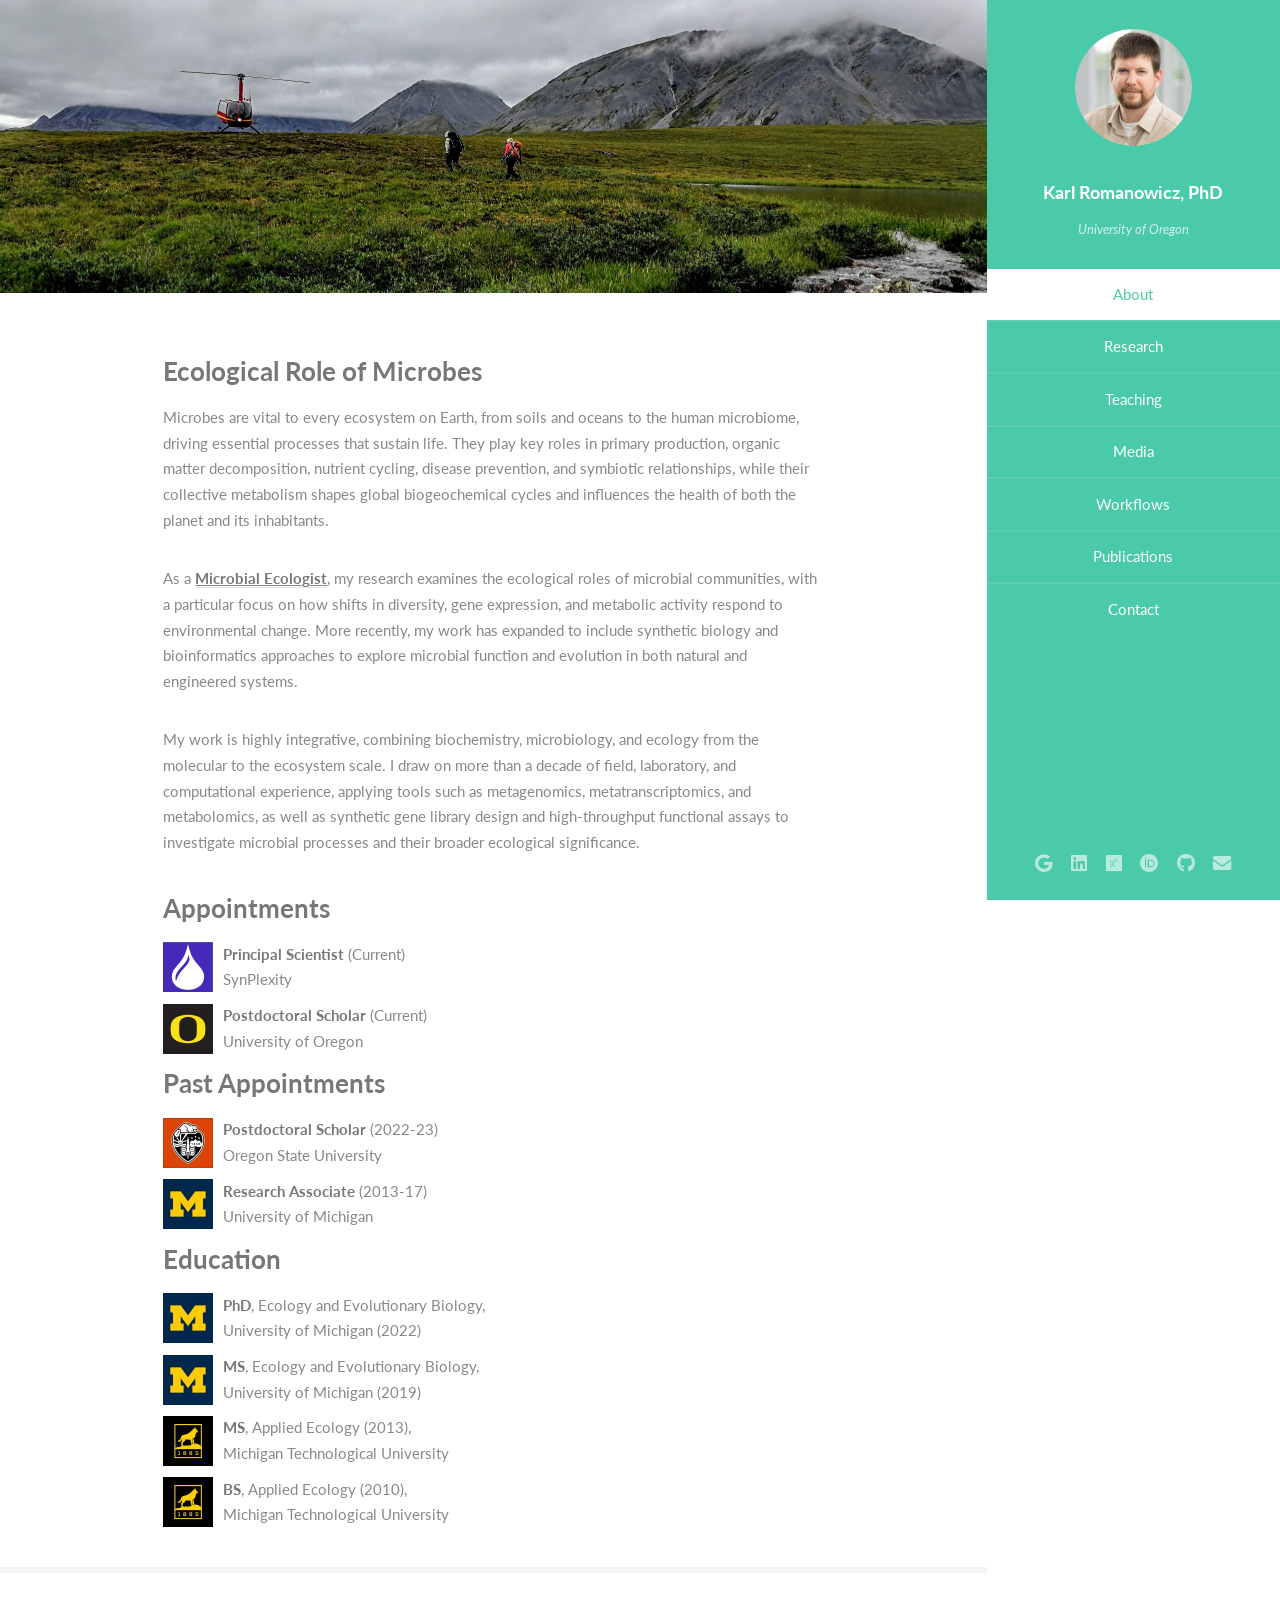
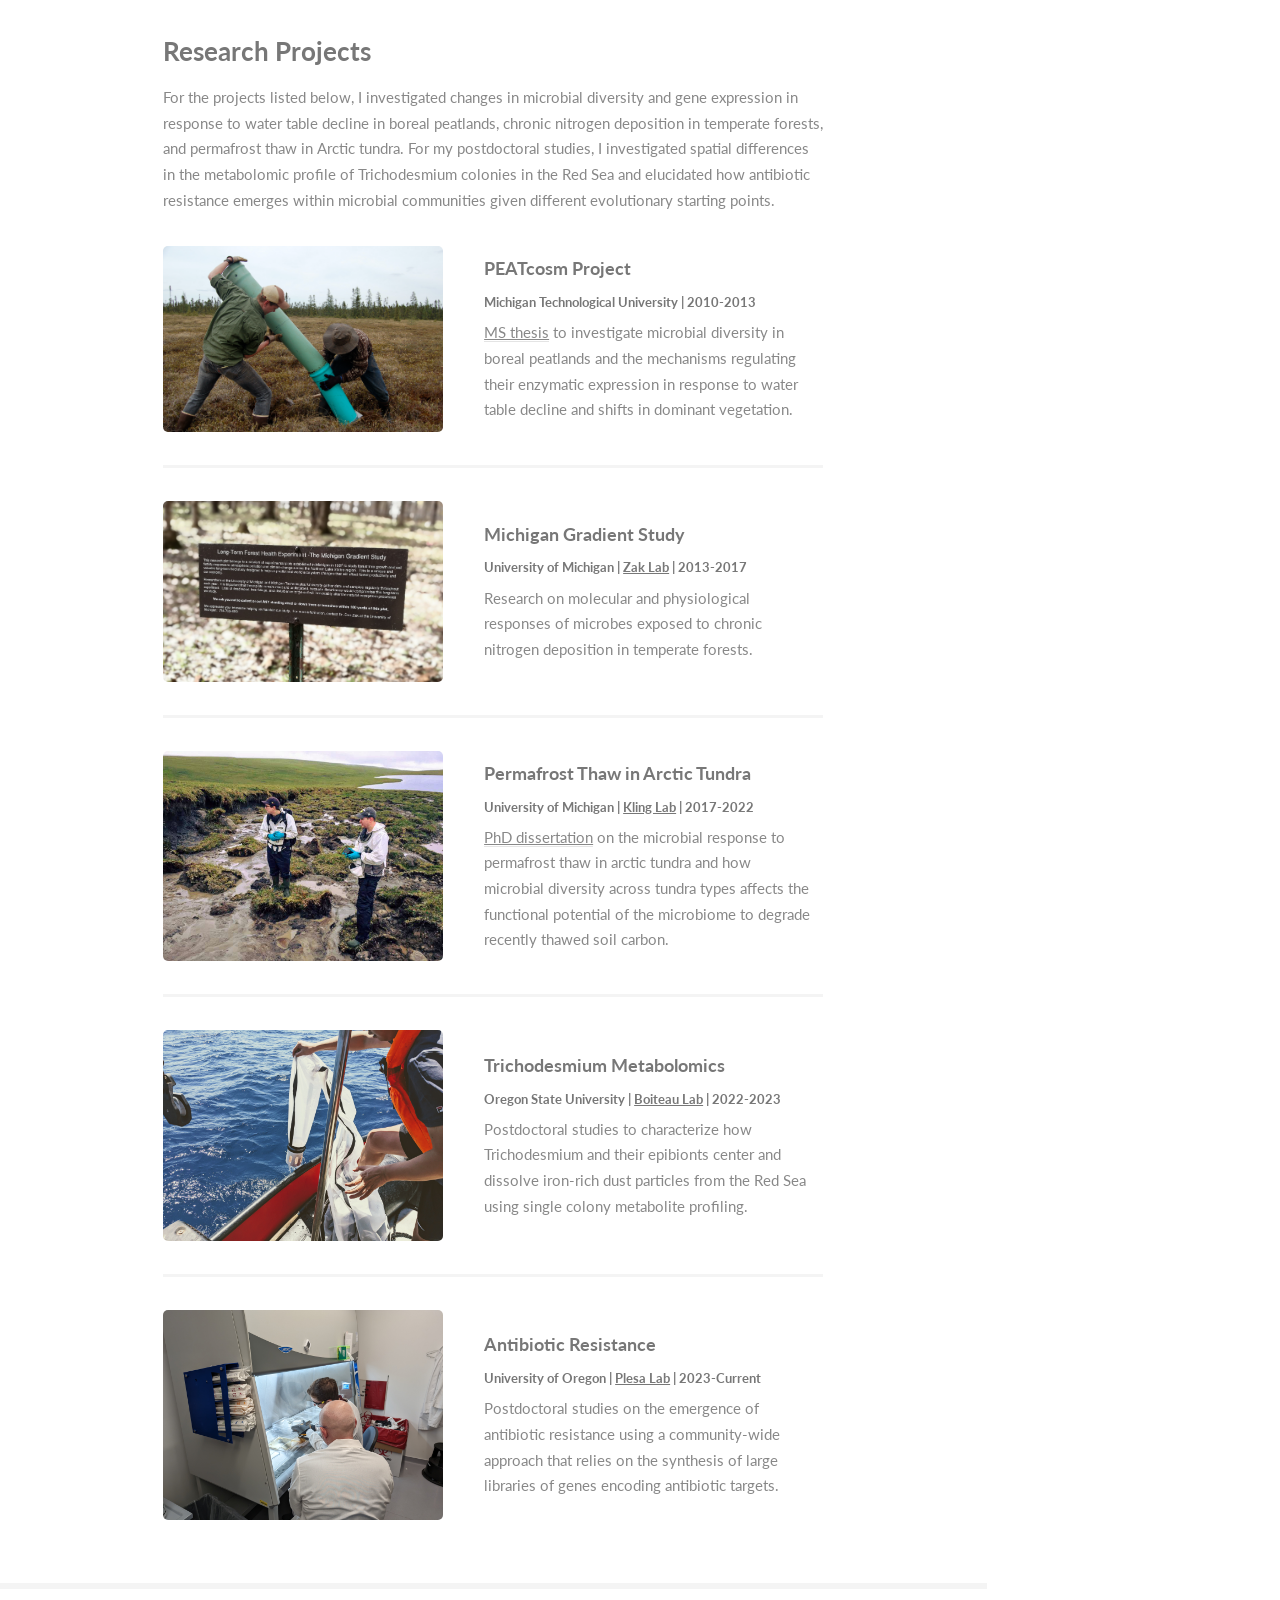
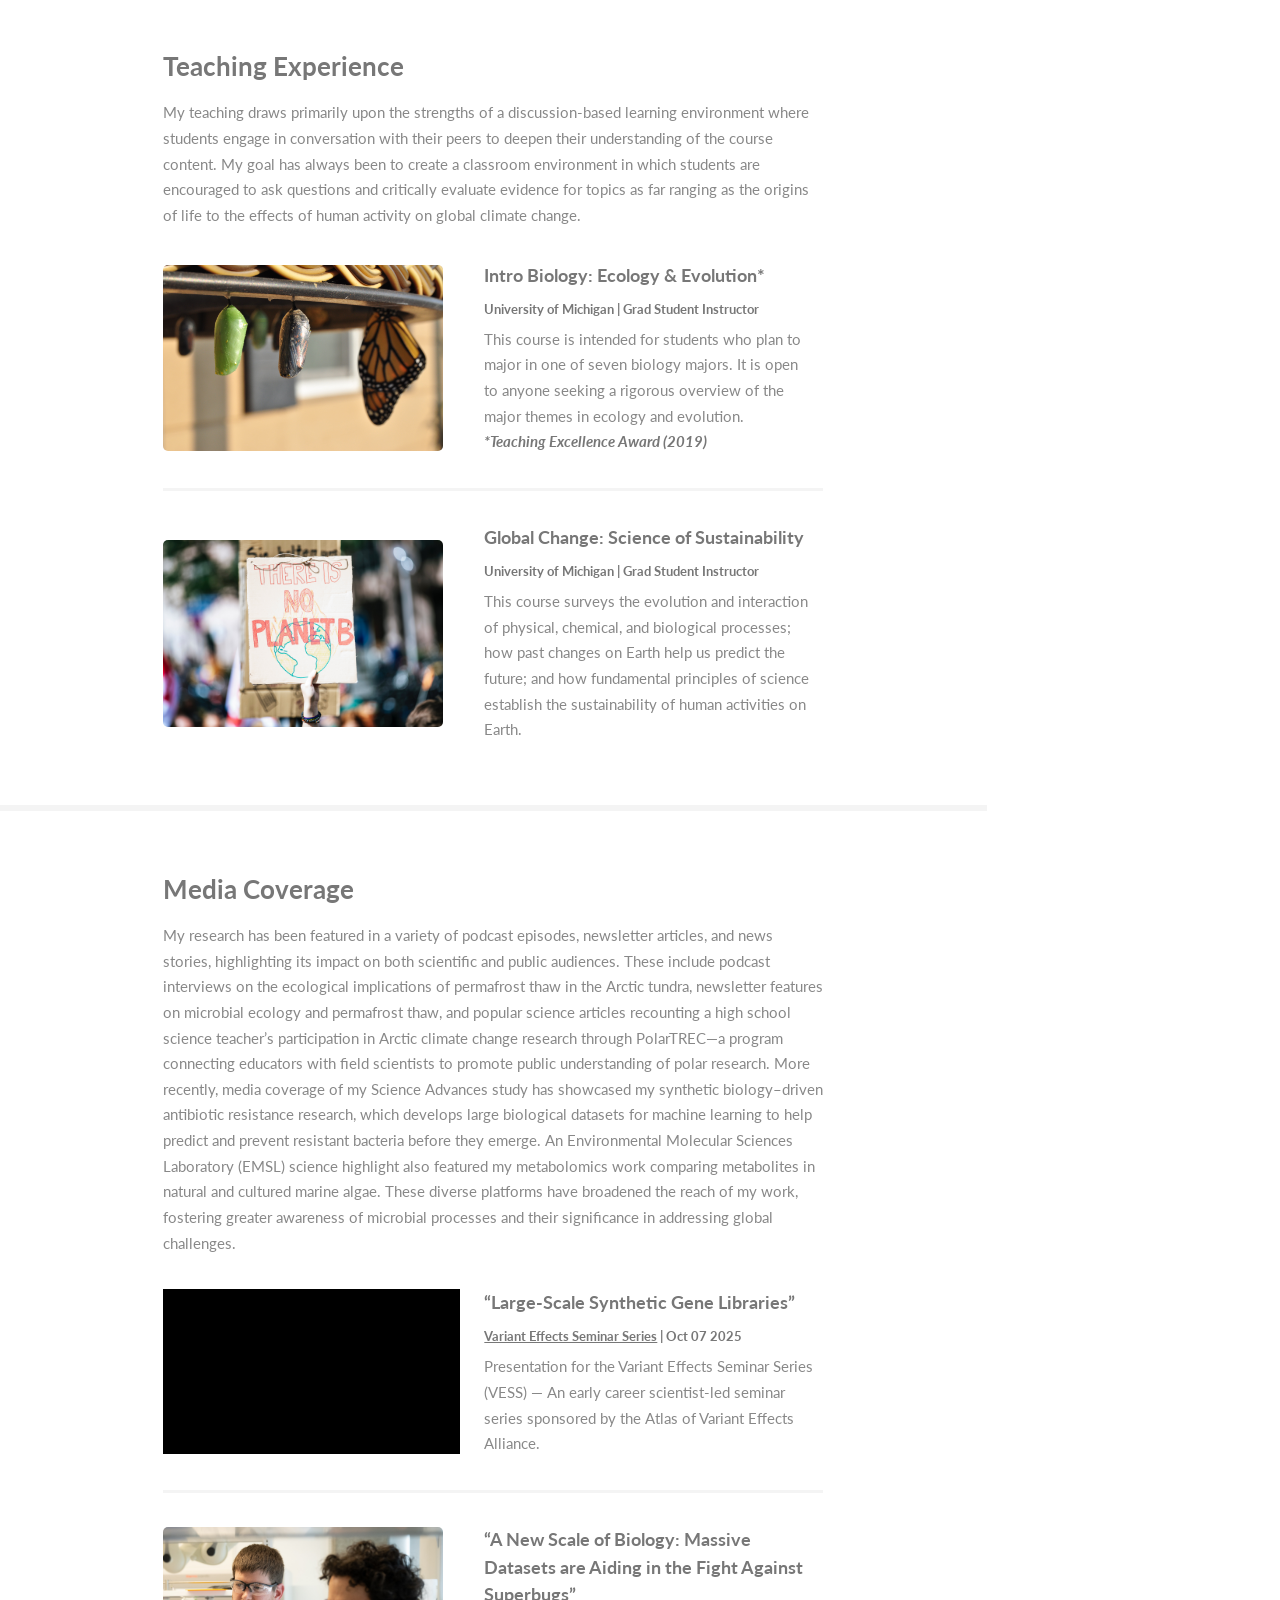
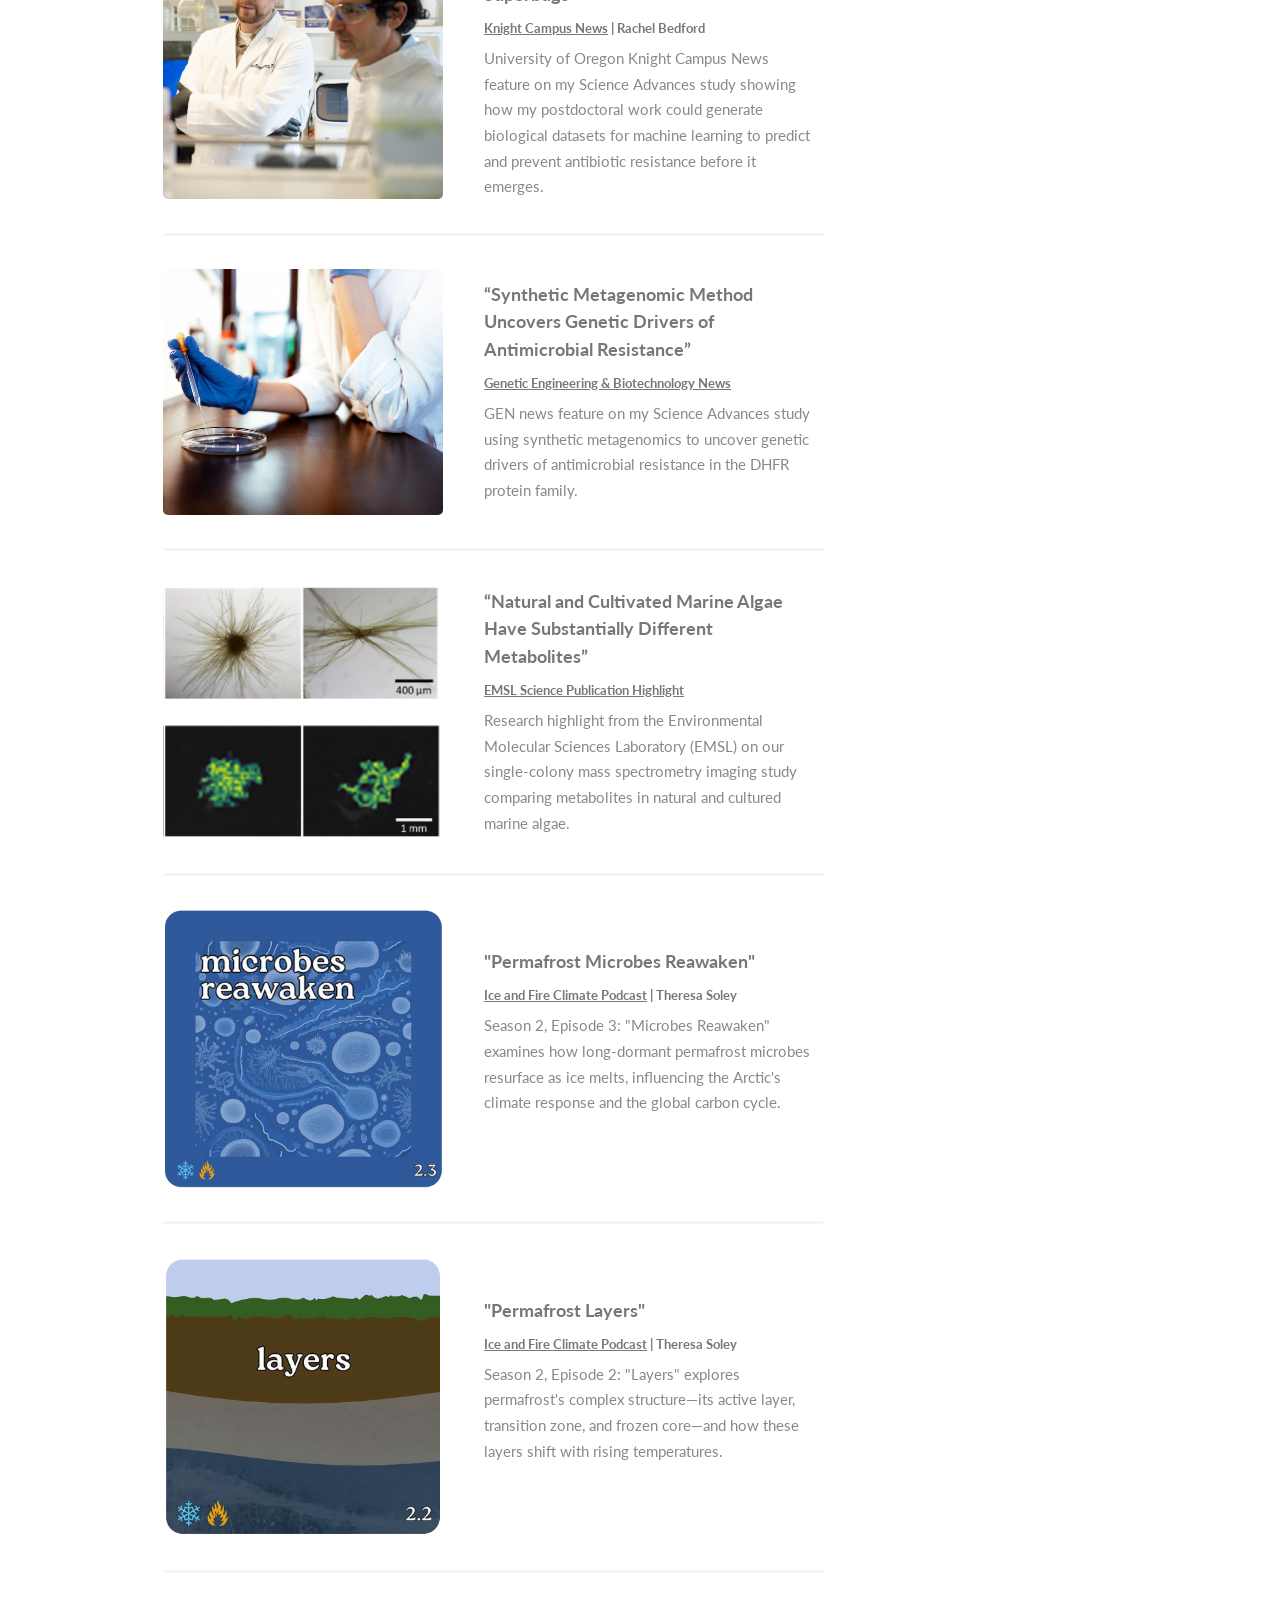
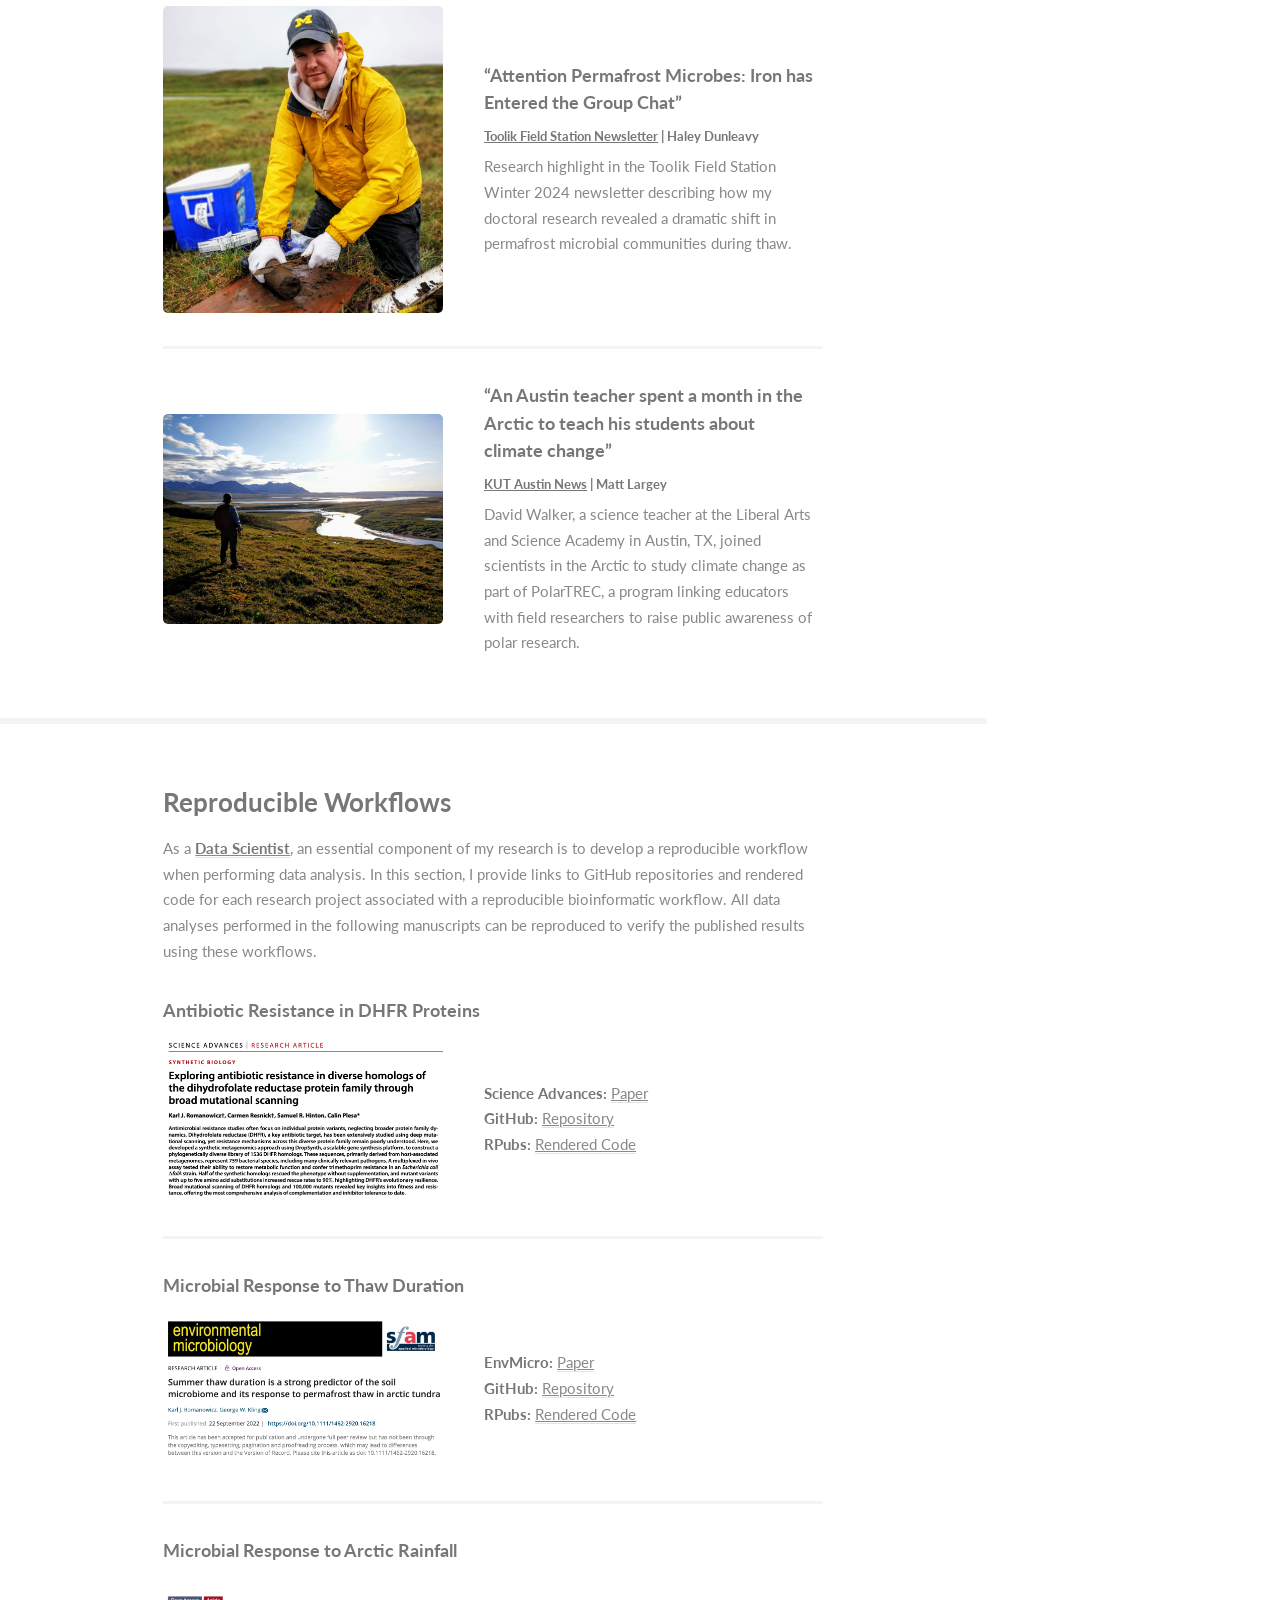
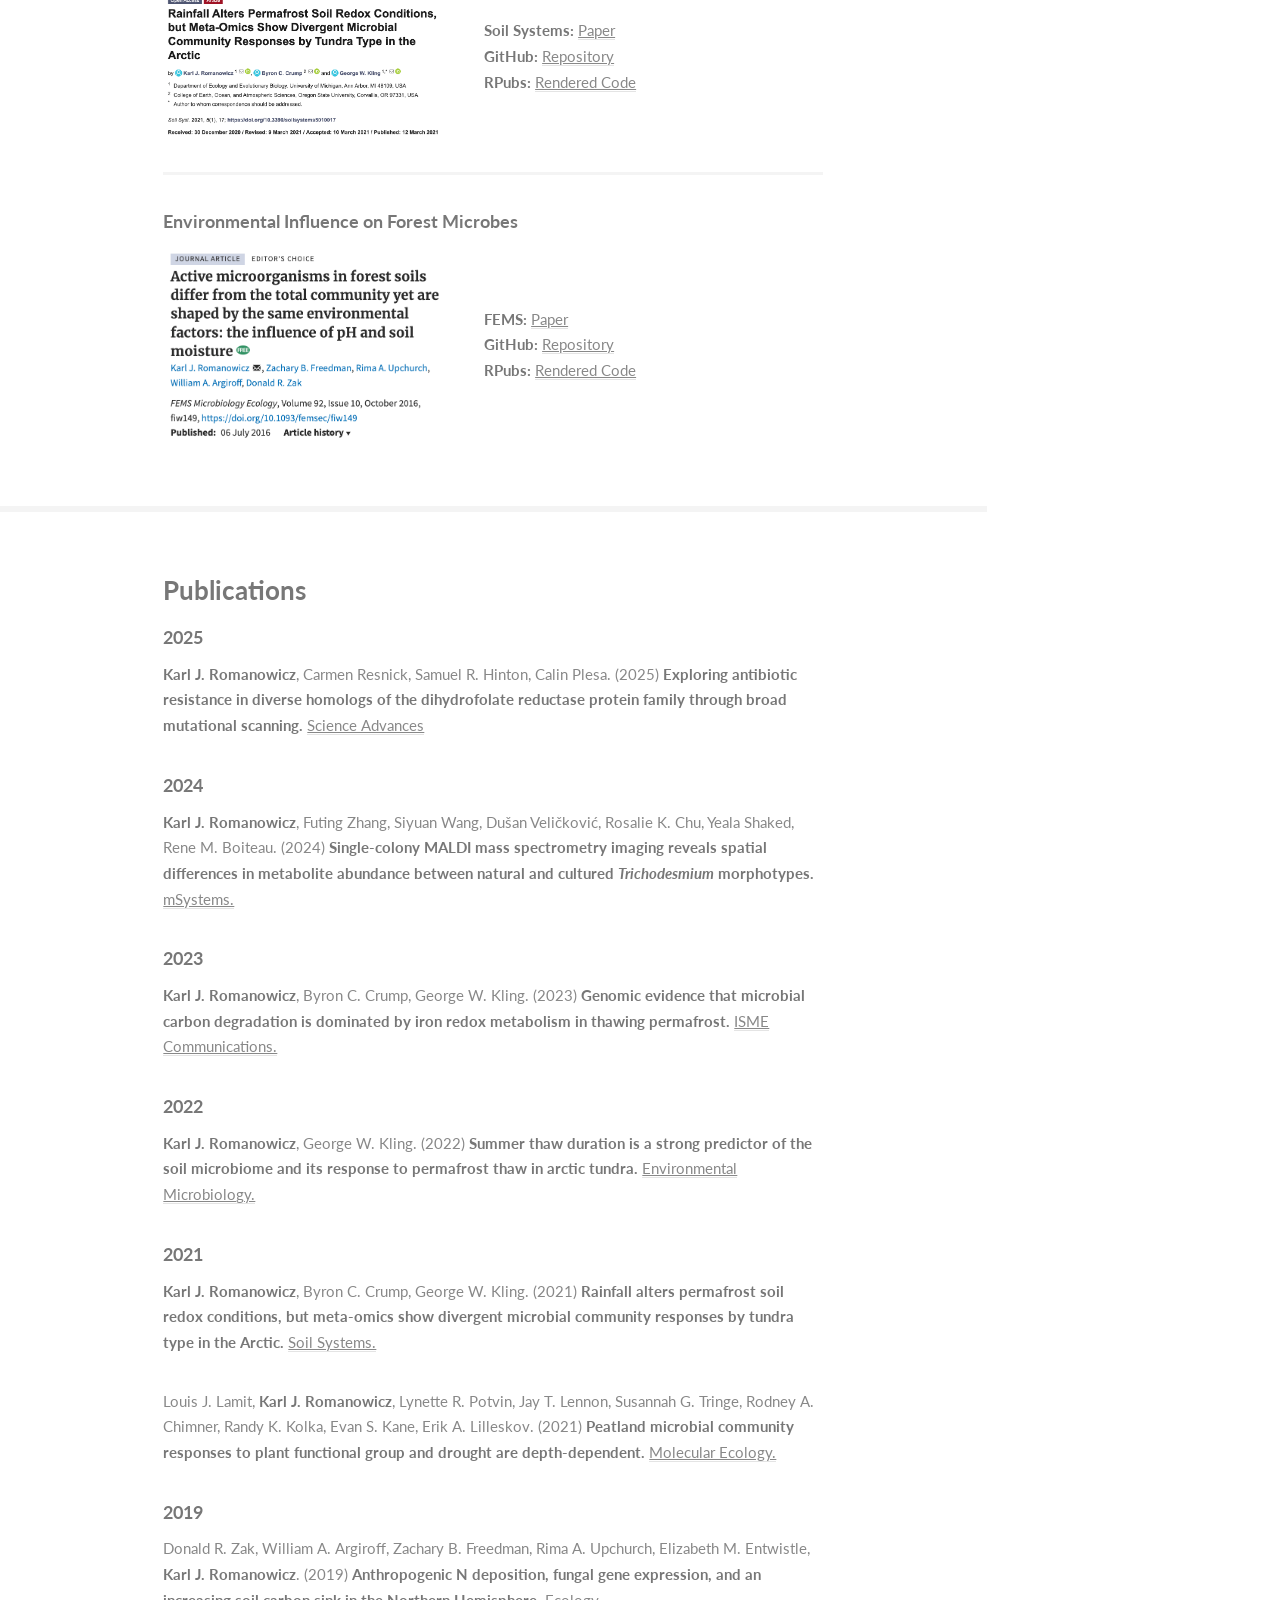
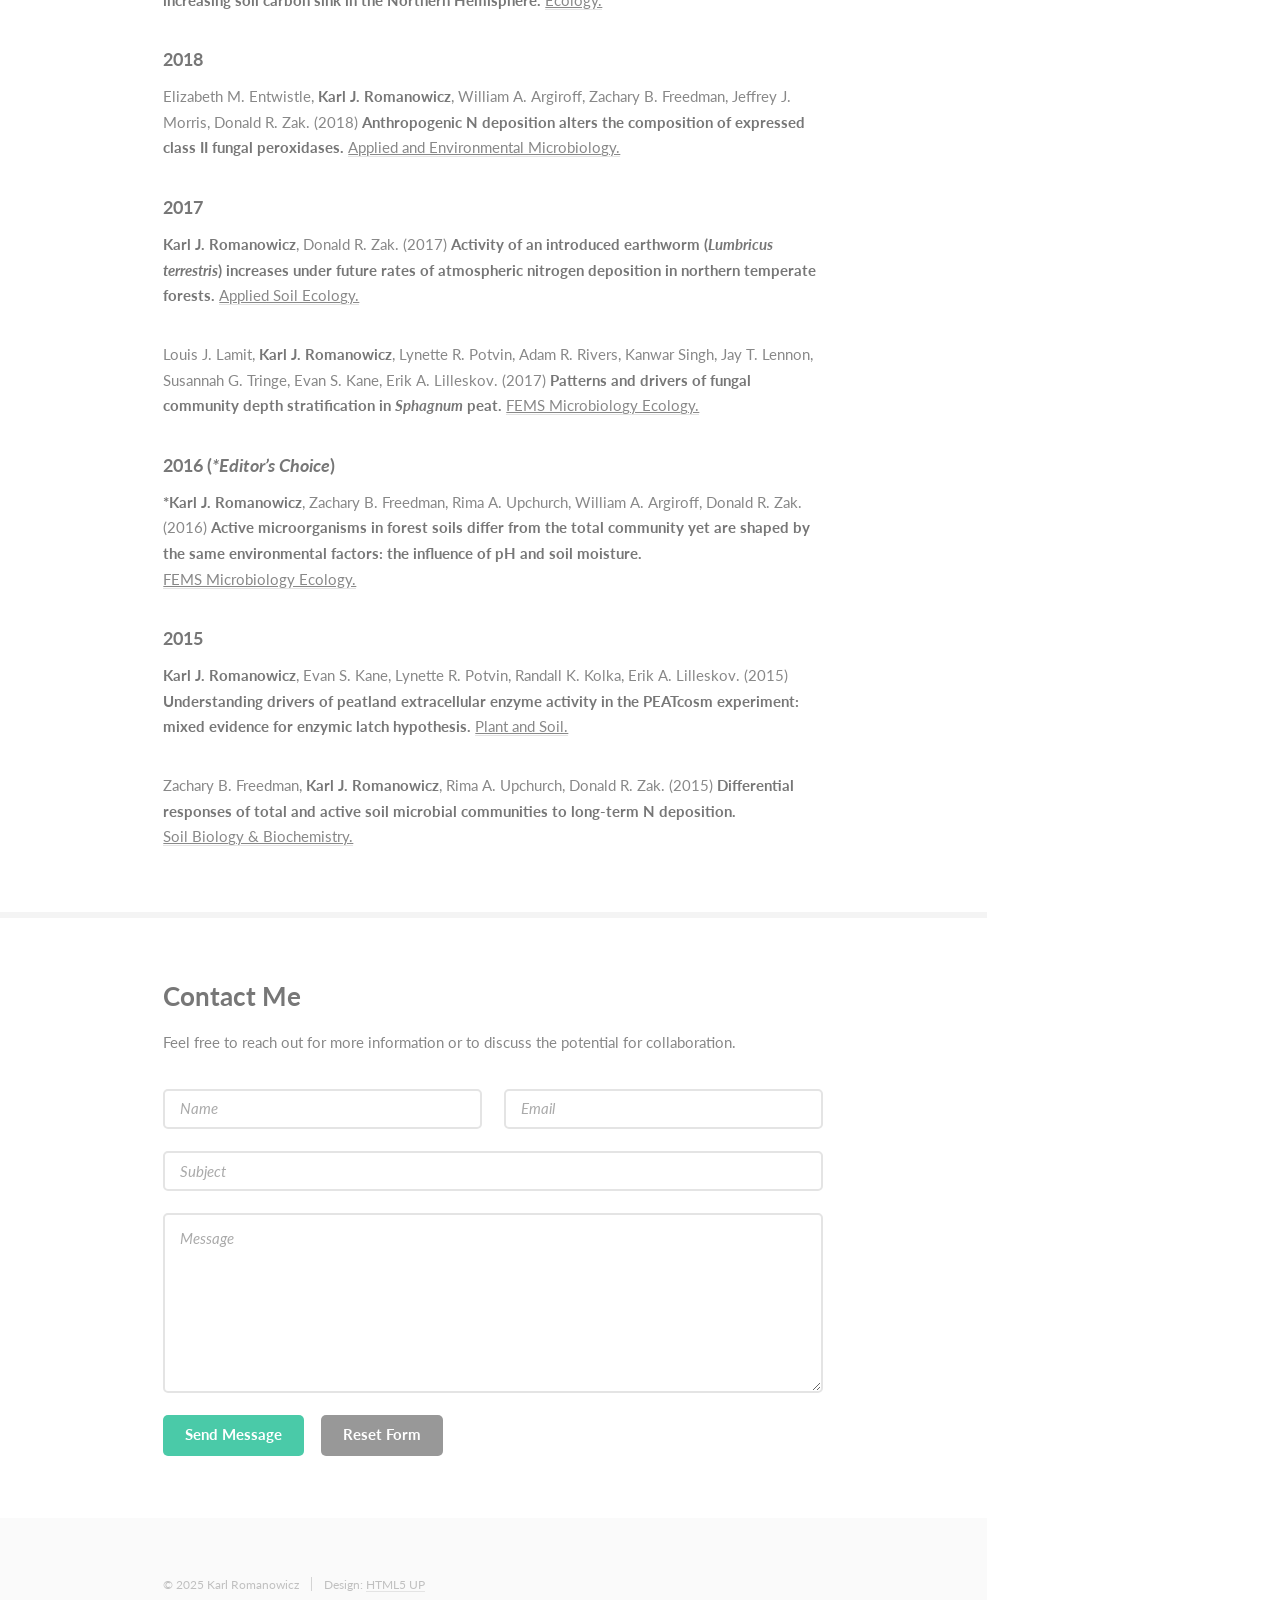
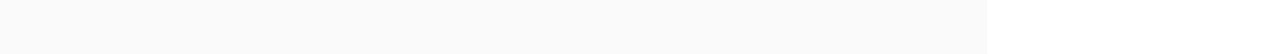
==== commit 9677c7c3: "Update index.html" ====
--- a/index.html
+++ b/index.html
@@ -334,7 +334,7 @@
   											<div class="inner">
     											<h4>“Large-Scale Synthetic Gene Libraries”</h4>
     											<h5><u><a class="post-link" href="https://www.youtube.com/watch?v=KiA93lw5SPM">Variant Effects Seminar Series</a></u> | Oct 07 2025</h5>
-    											<p>Presentation for the Variant Effects Seminar Series (VESS) — An early career scientist-led seminar series sponsored by the [Atlas of Variant Effects Alliance](https://www.varianteffect.org/).</p>
+    											<p>Presentation for the Variant Effects Seminar Series (VESS) — An early career scientist-led seminar series sponsored by the Atlas of Variant Effects Alliance.</p>
   											</div>
 										</article>
 										<article>
@@ -917,3 +917,4 @@
 
 
 
+
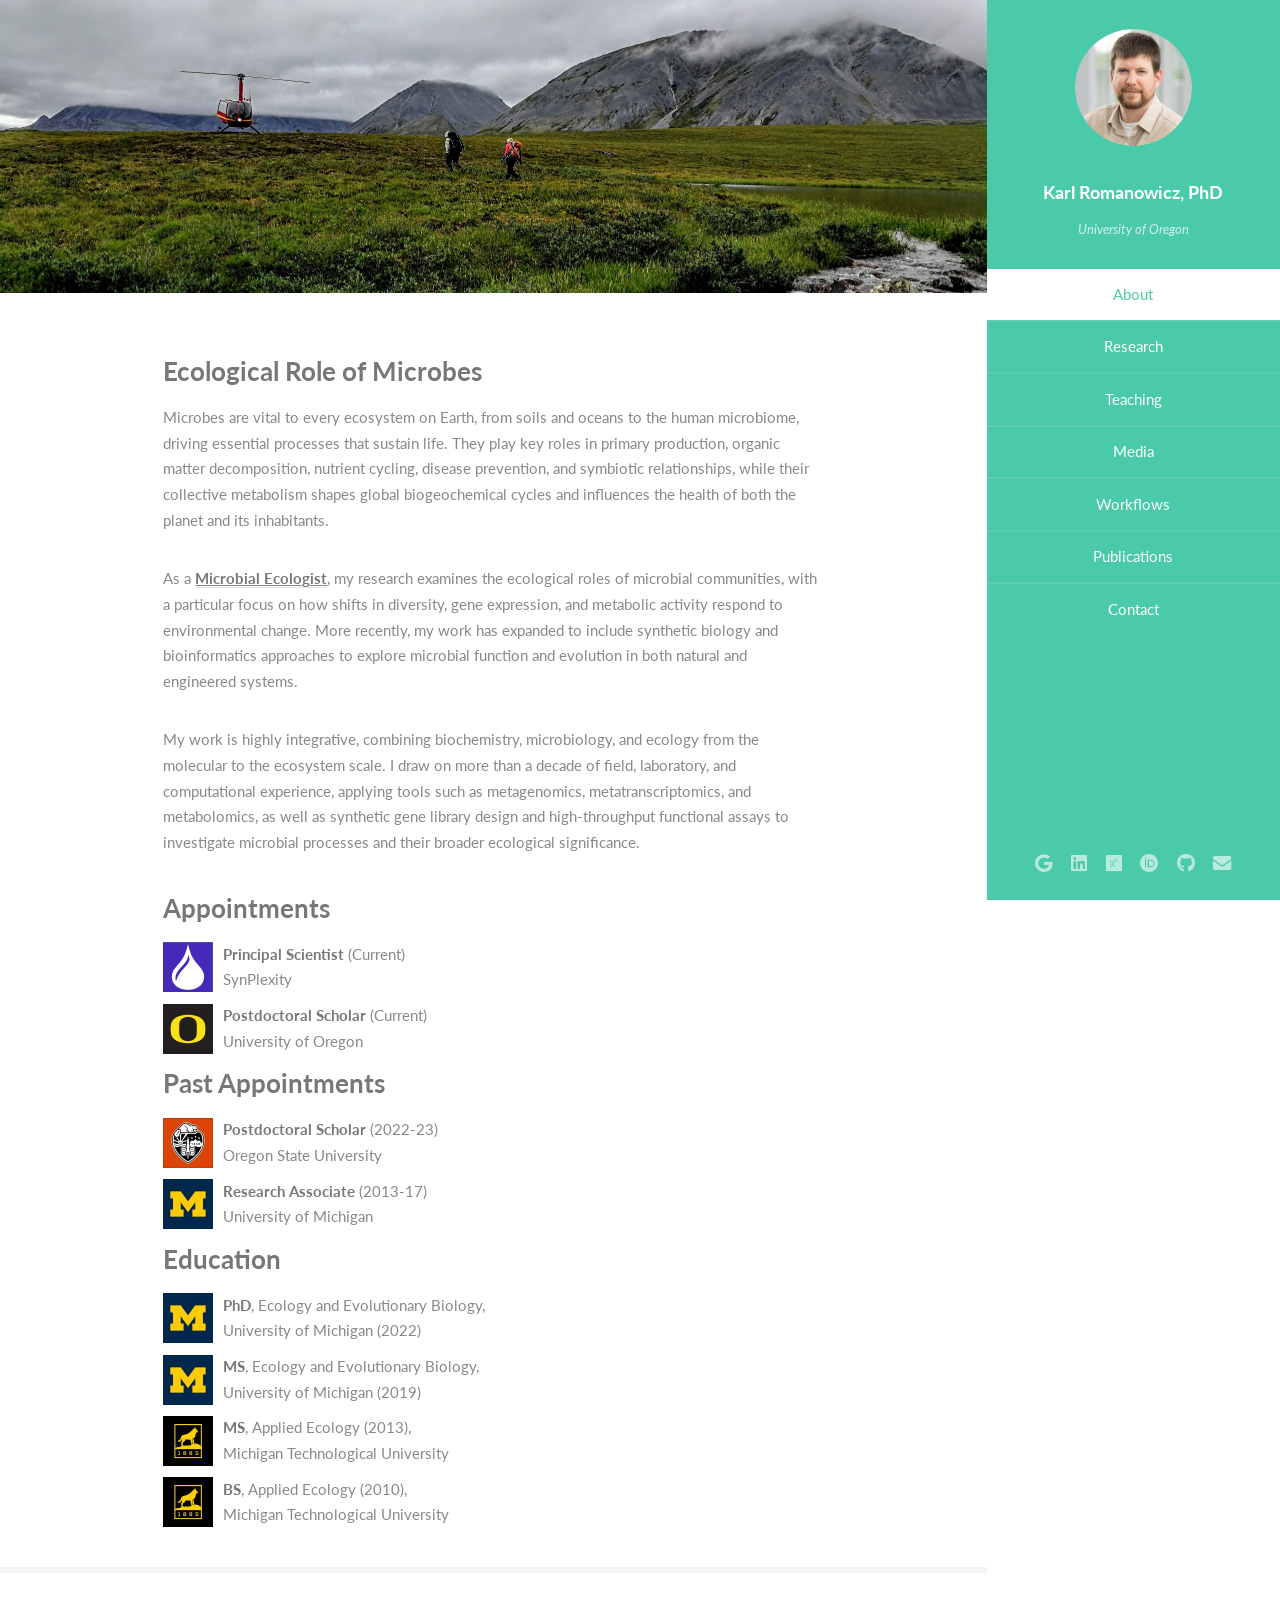
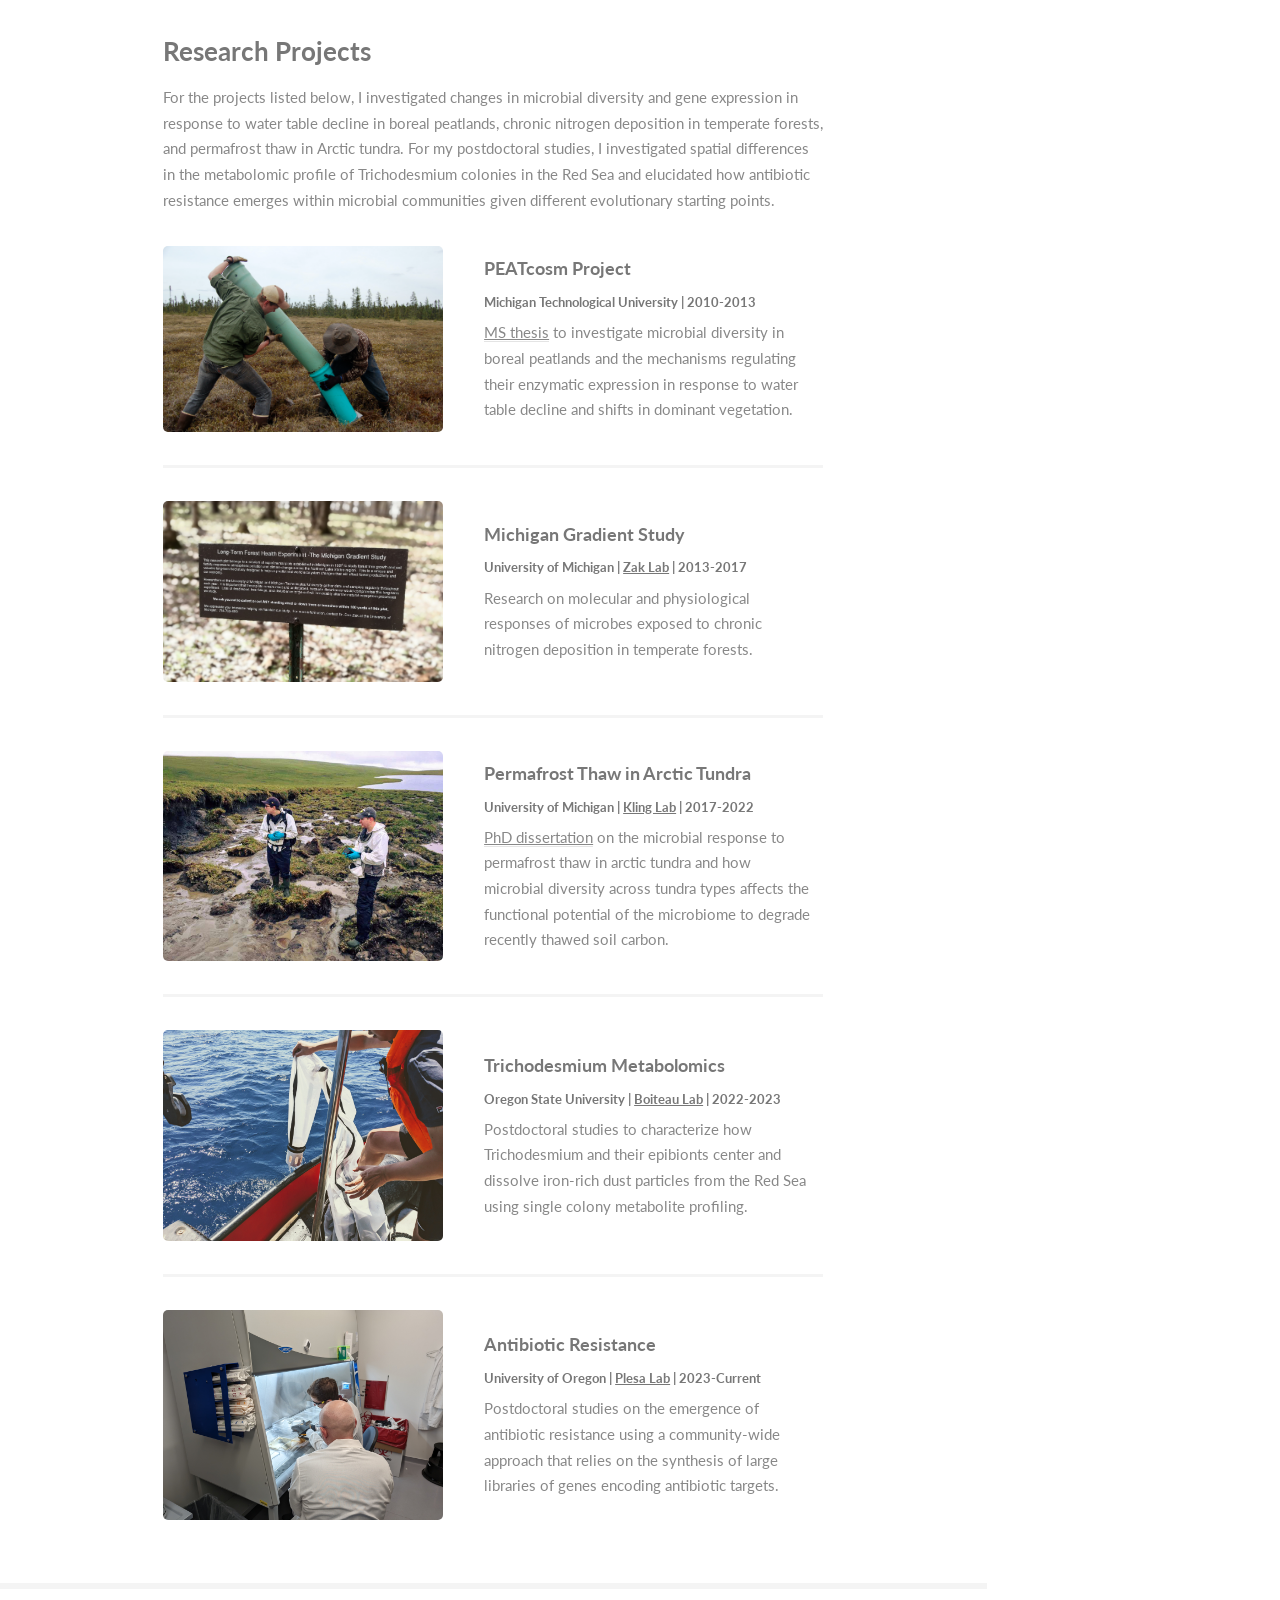
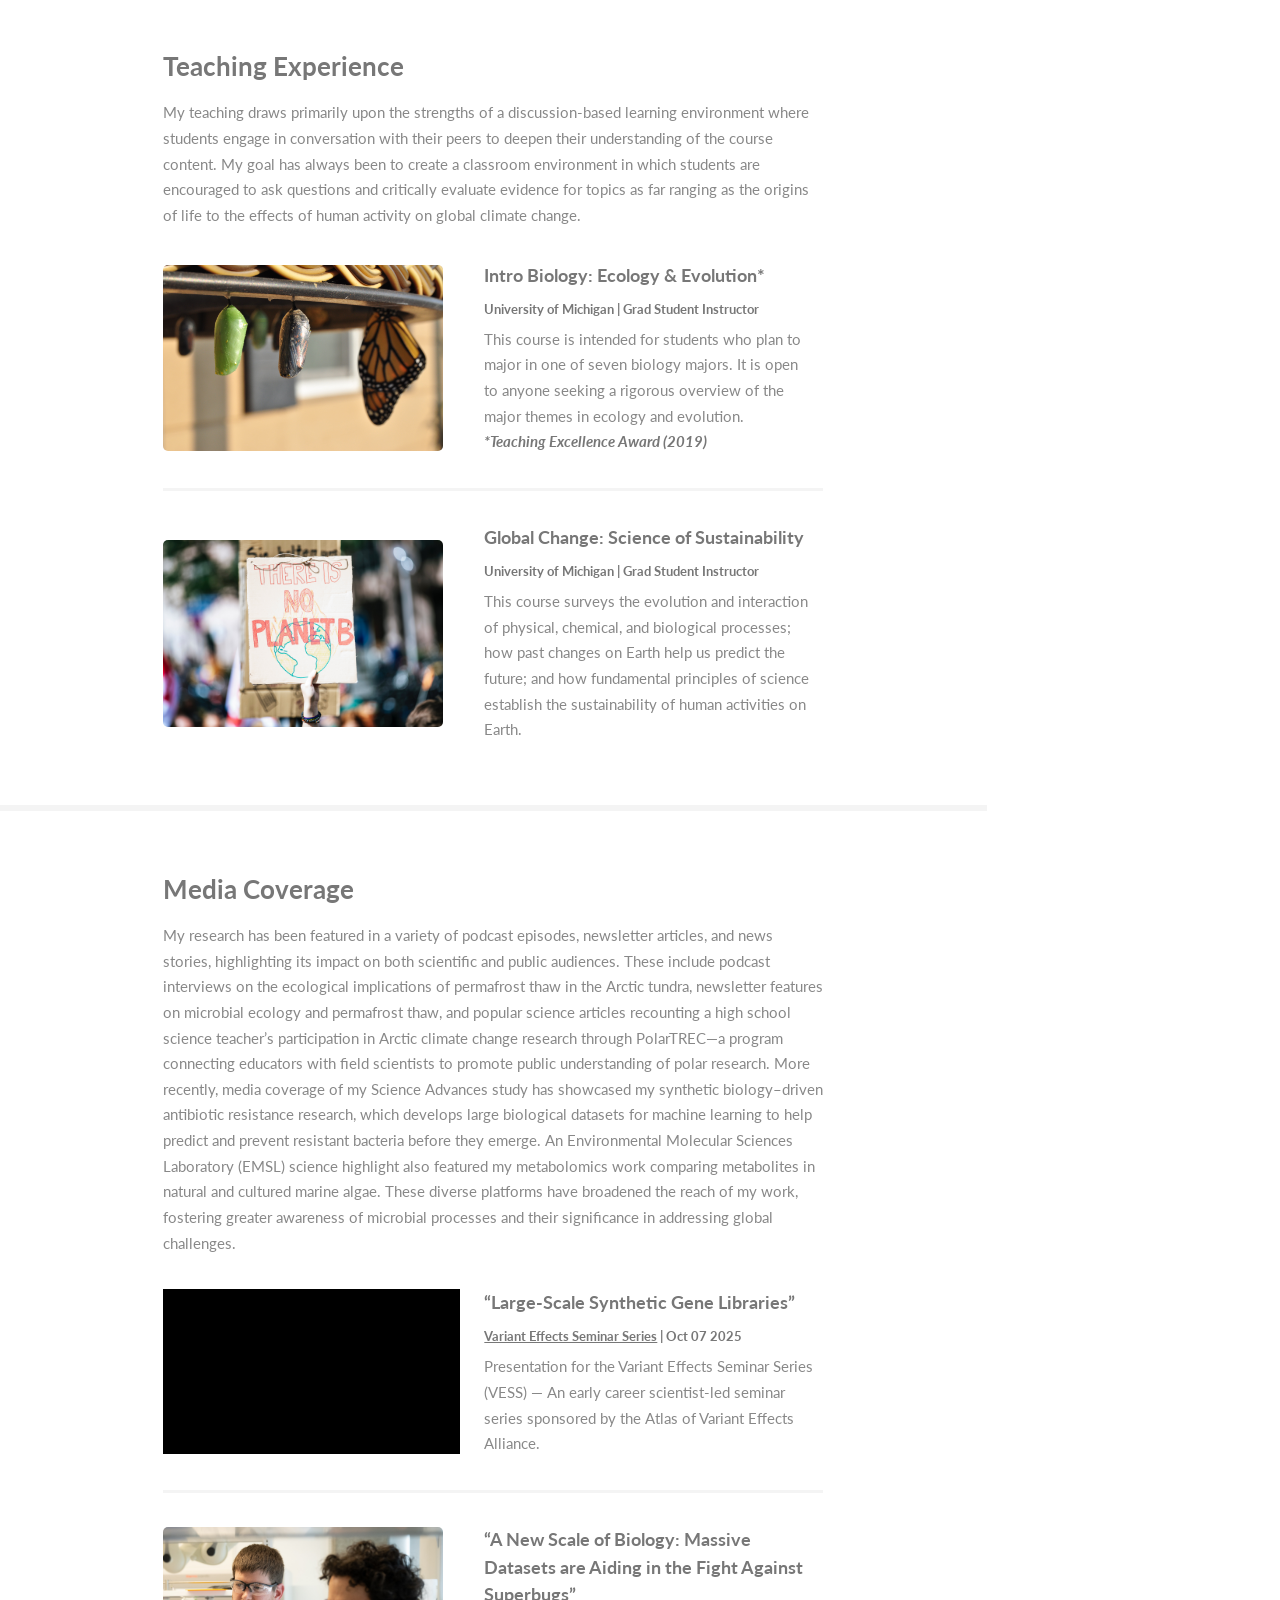
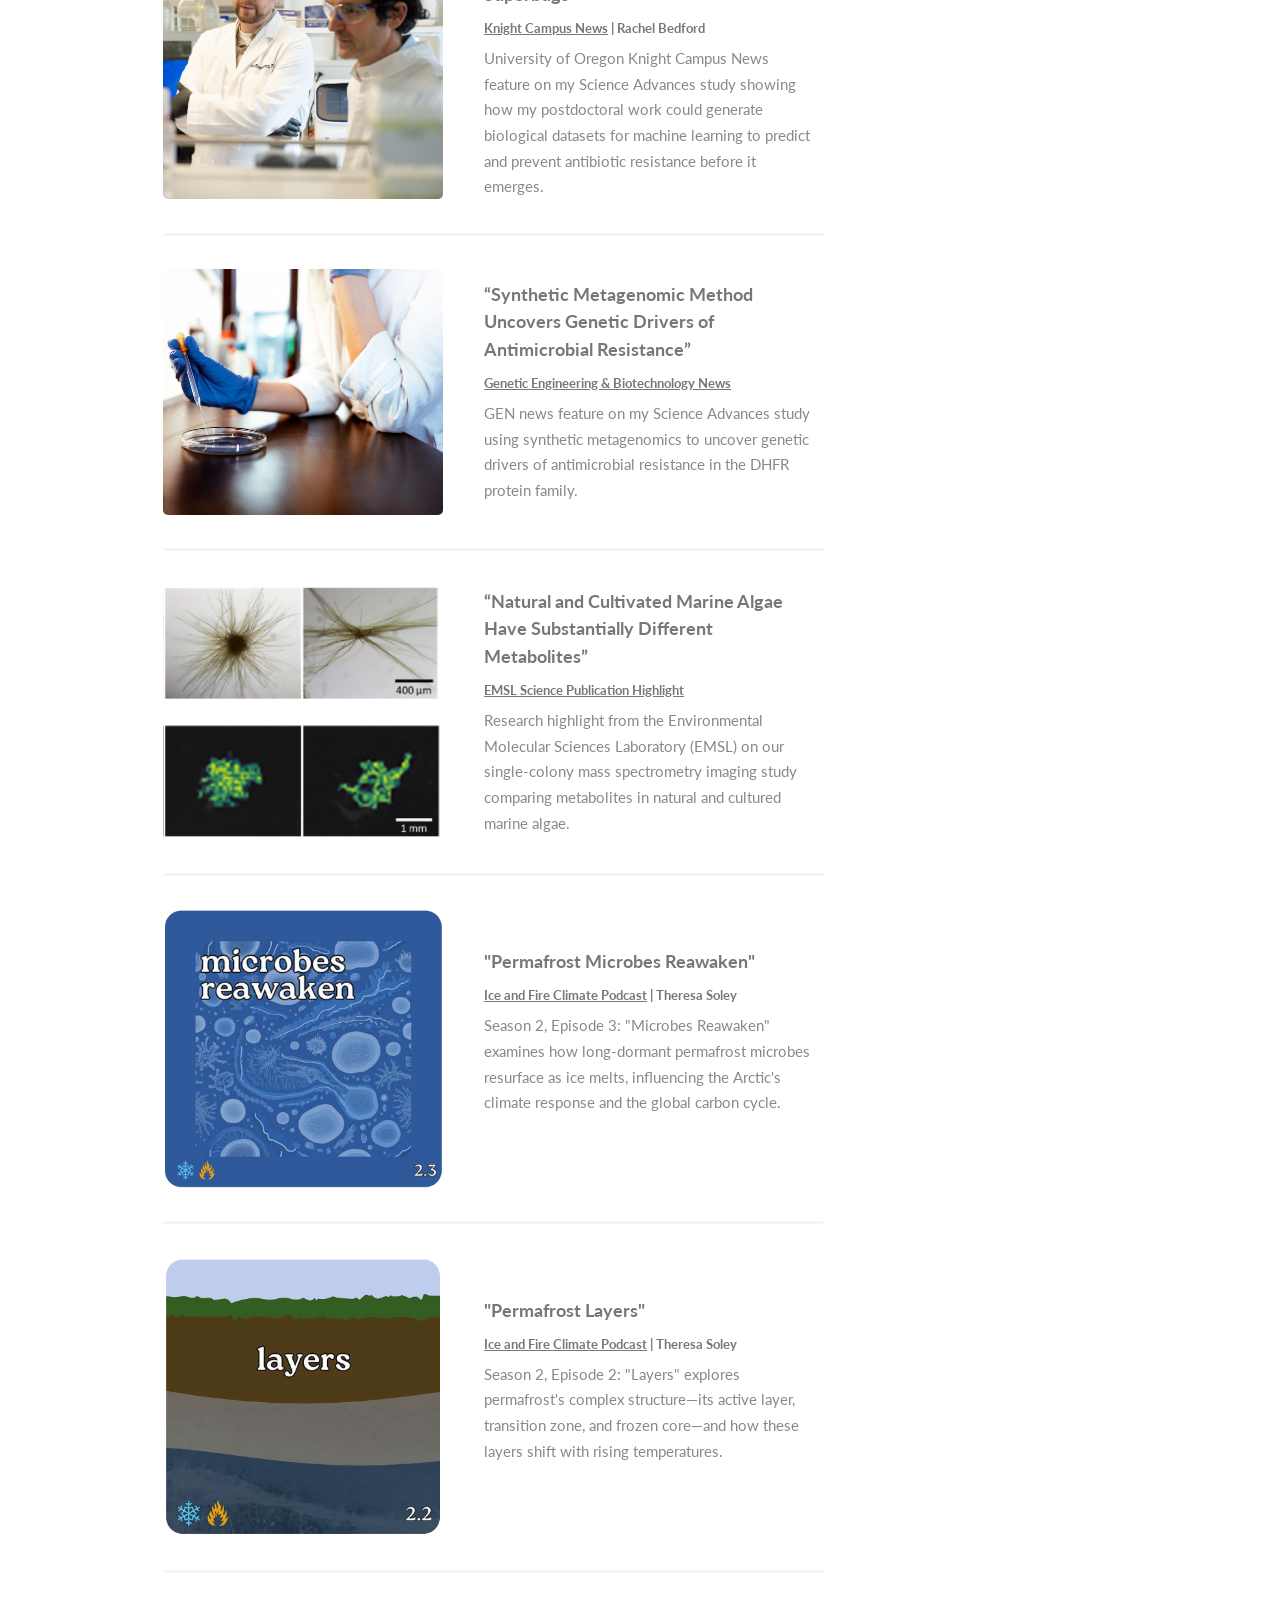
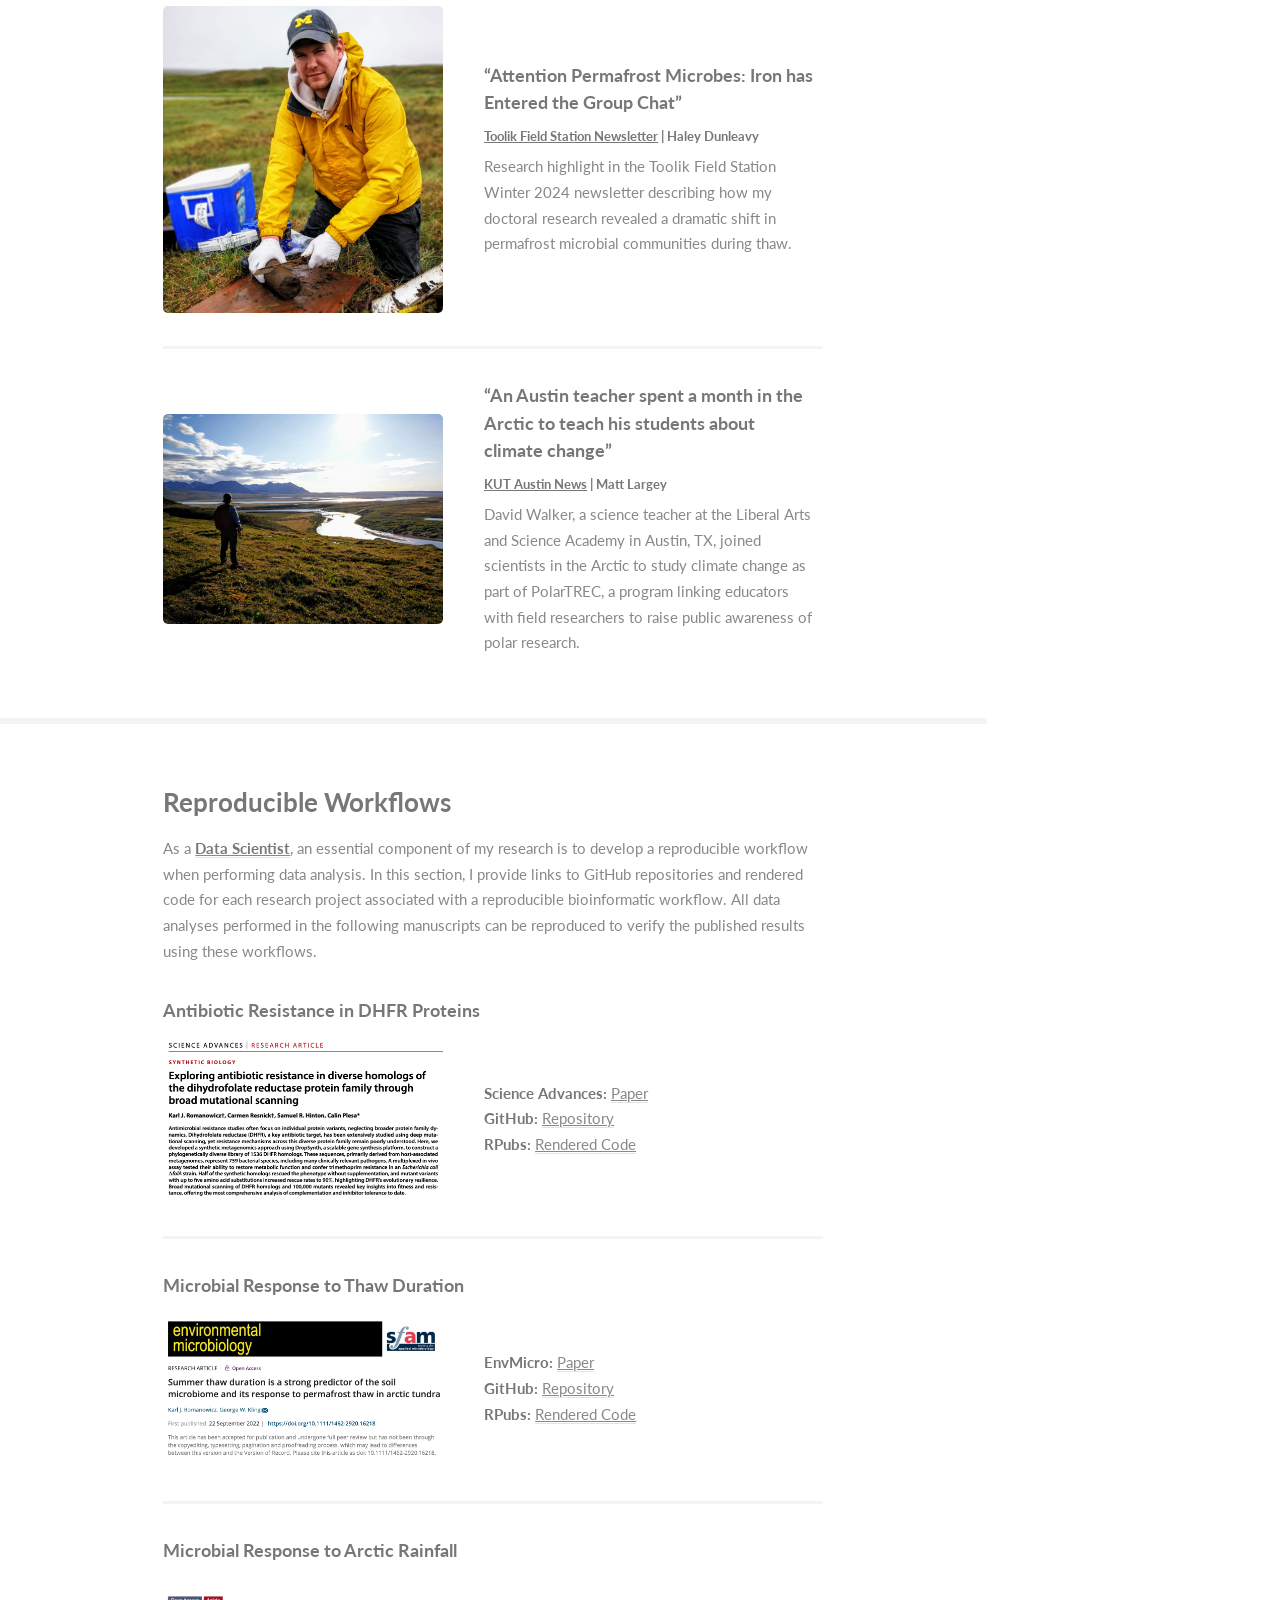
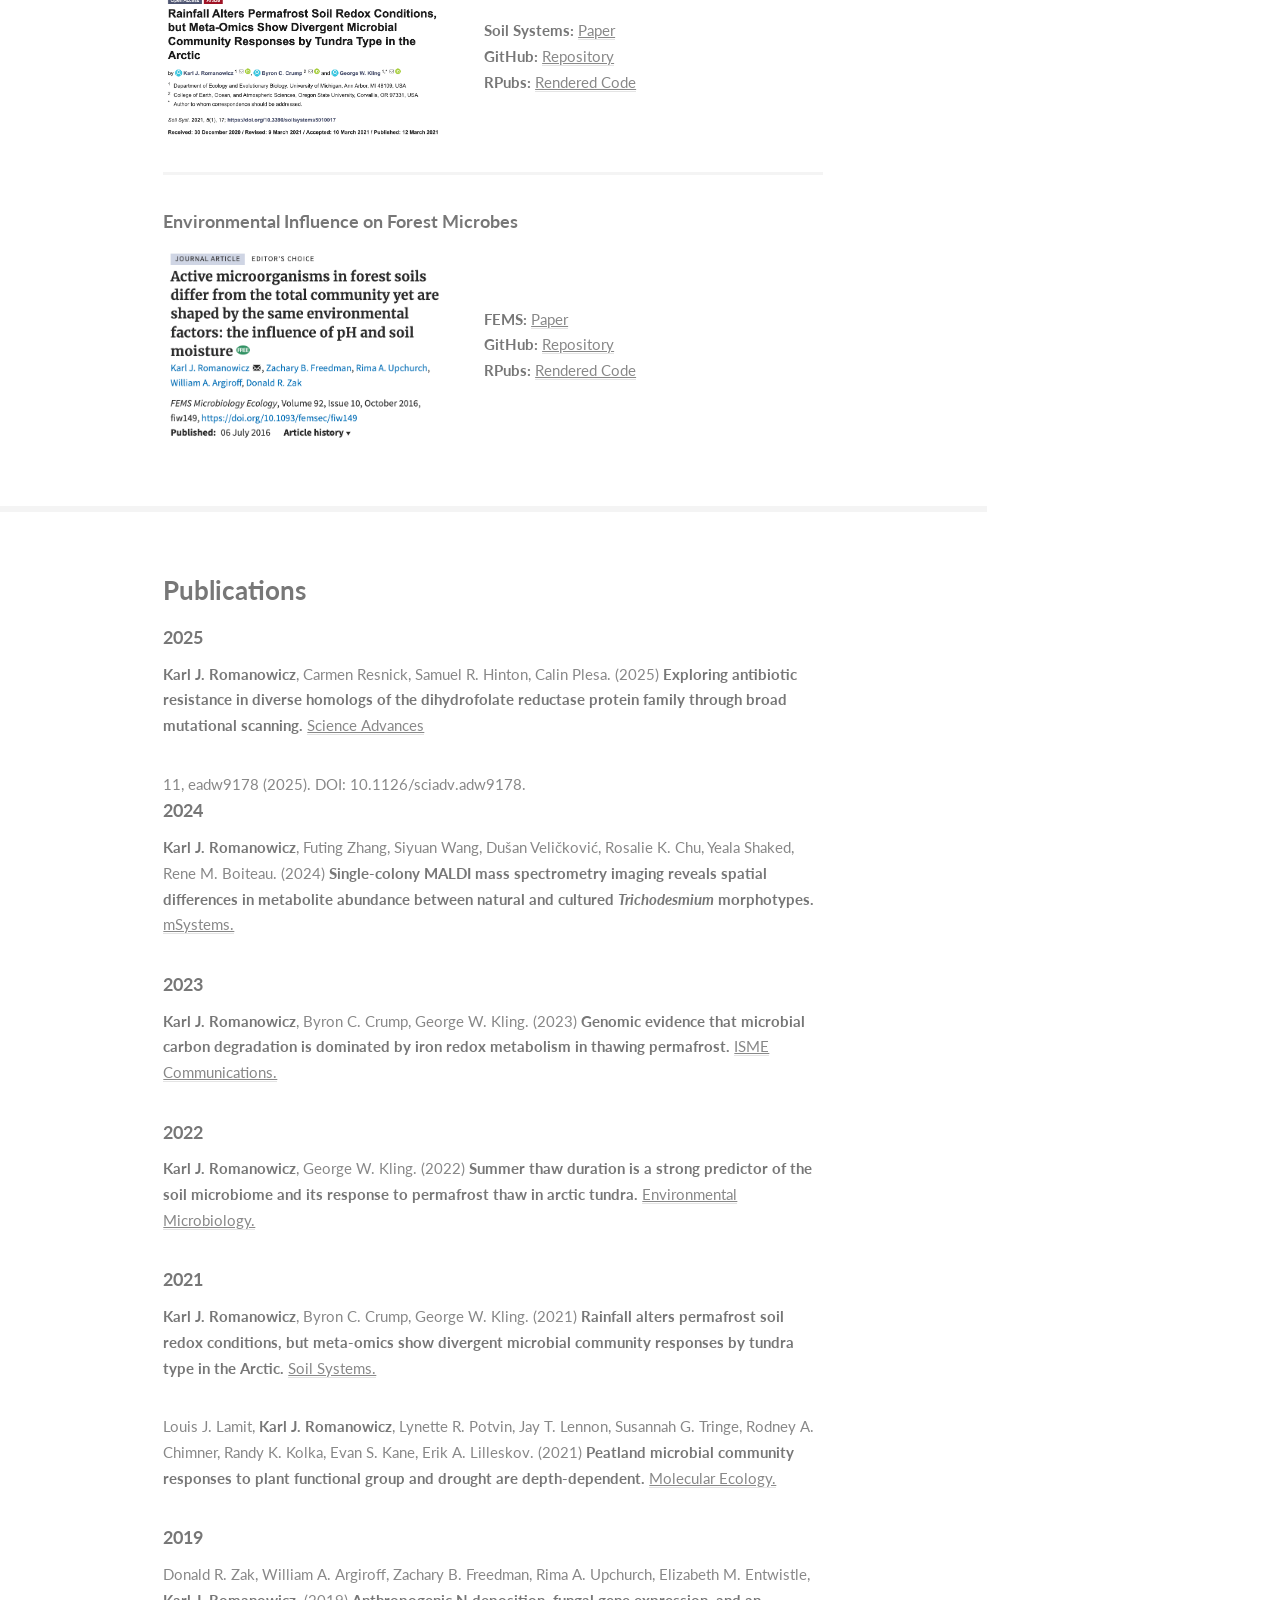
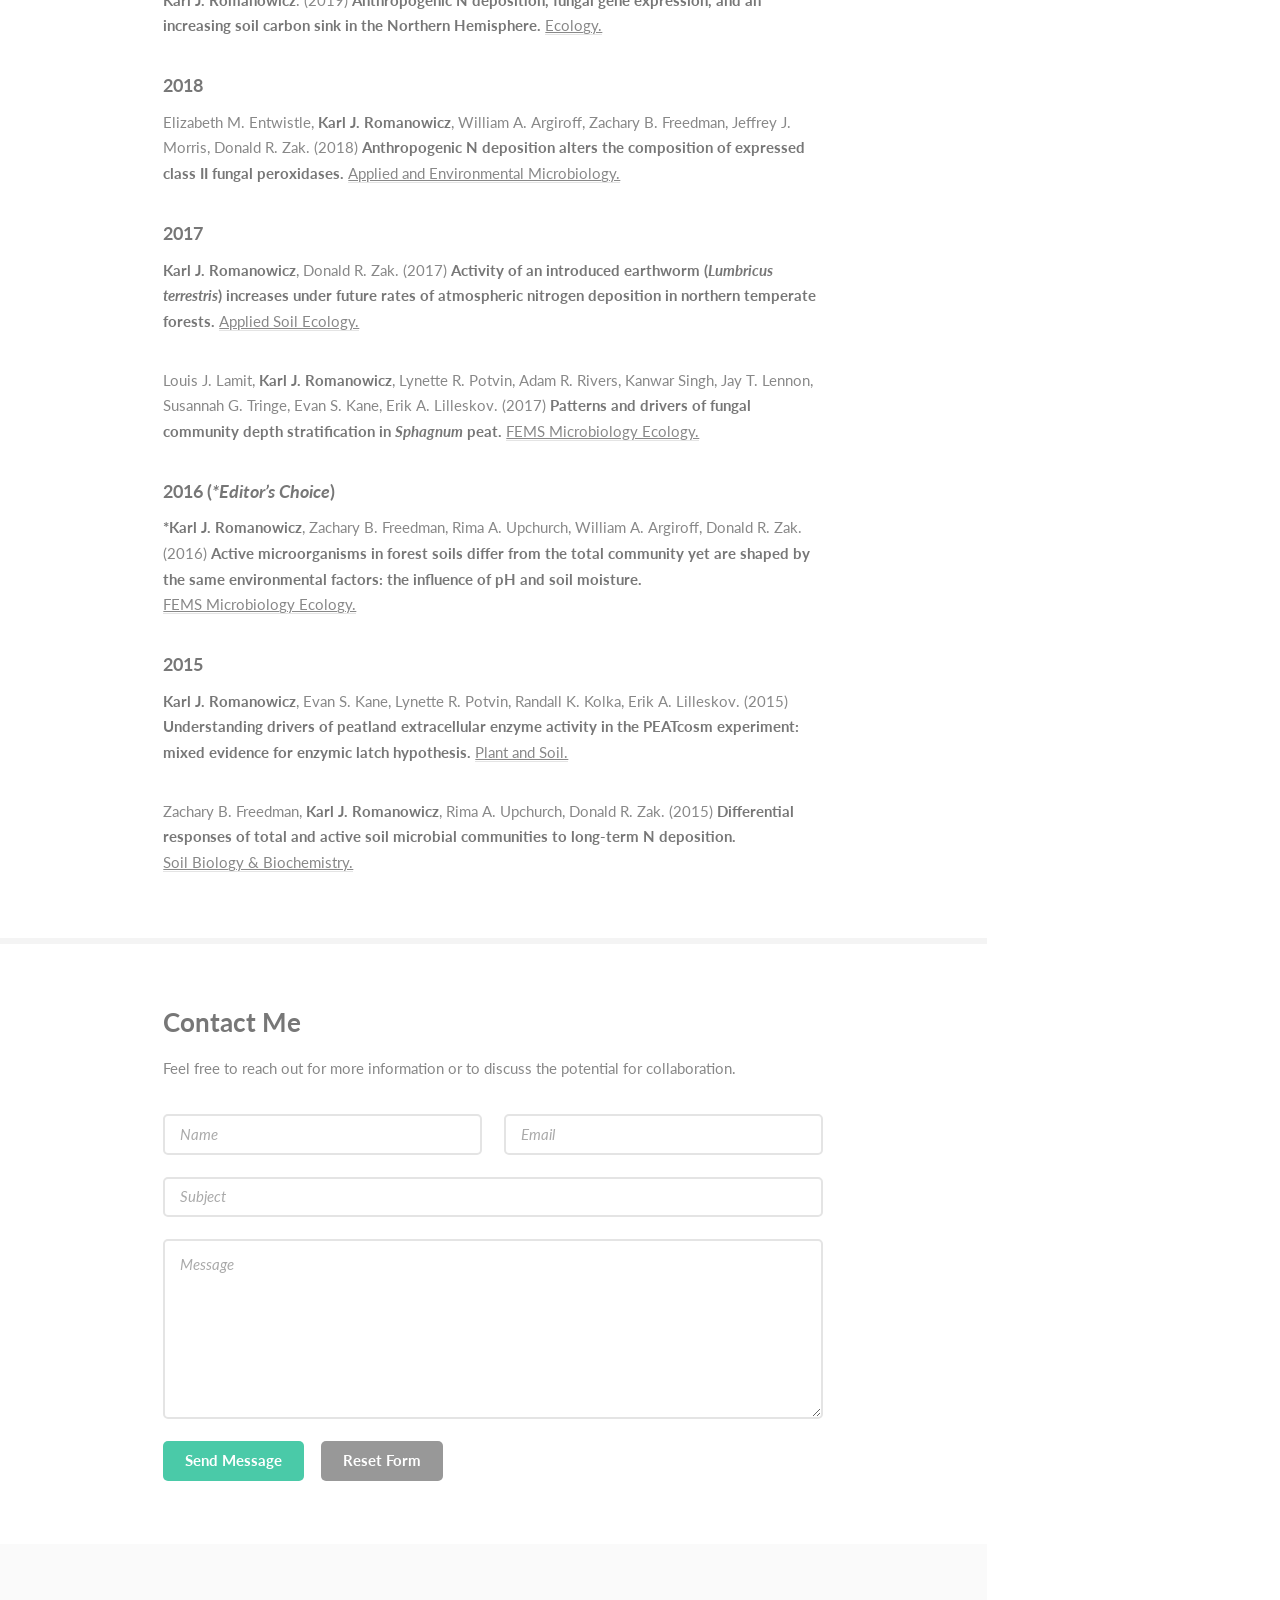
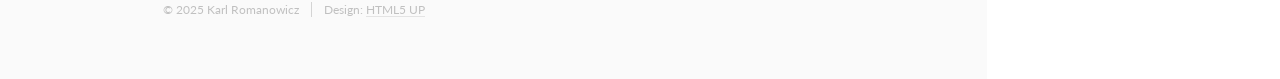
==== commit c78f121a: "Update index.html" ====
--- a/index.html
+++ b/index.html
@@ -464,7 +464,7 @@
 
 									<h4>2025</h4>
 										<p><b>Karl J. Romanowicz</b>, Carmen Resnick, Samuel R. Hinton, Calin Plesa. (2025) <strong>Exploring antibiotic resistance in diverse homologs of the dihydrofolate reductase protein family through broad mutational scanning.</strong>
-											<u><a class="post-link" href="https://www.science.org/doi/10.1126/sciadv.adw9178">Science Advances</u></a></p>
+											<u><a class="post-link" href="https://www.science.org/doi/10.1126/sciadv.adw9178">Science Advances</u></a></p> 11, eadw9178 (2025). DOI: 10.1126/sciadv.adw9178.
 									
 									<h4>2024</h4>
 										<p><b>Karl J. Romanowicz</b>, Futing Zhang, Siyuan Wang, Dušan Veličković, Rosalie K. Chu, Yeala Shaked, Rene M. Boiteau. (2024) <strong>Single-colony MALDI mass spectrometry imaging reveals spatial differences in metabolite abundance between natural and cultured <i>Trichodesmium</i> morphotypes.</strong>
@@ -918,3 +918,4 @@
 
 
 
+
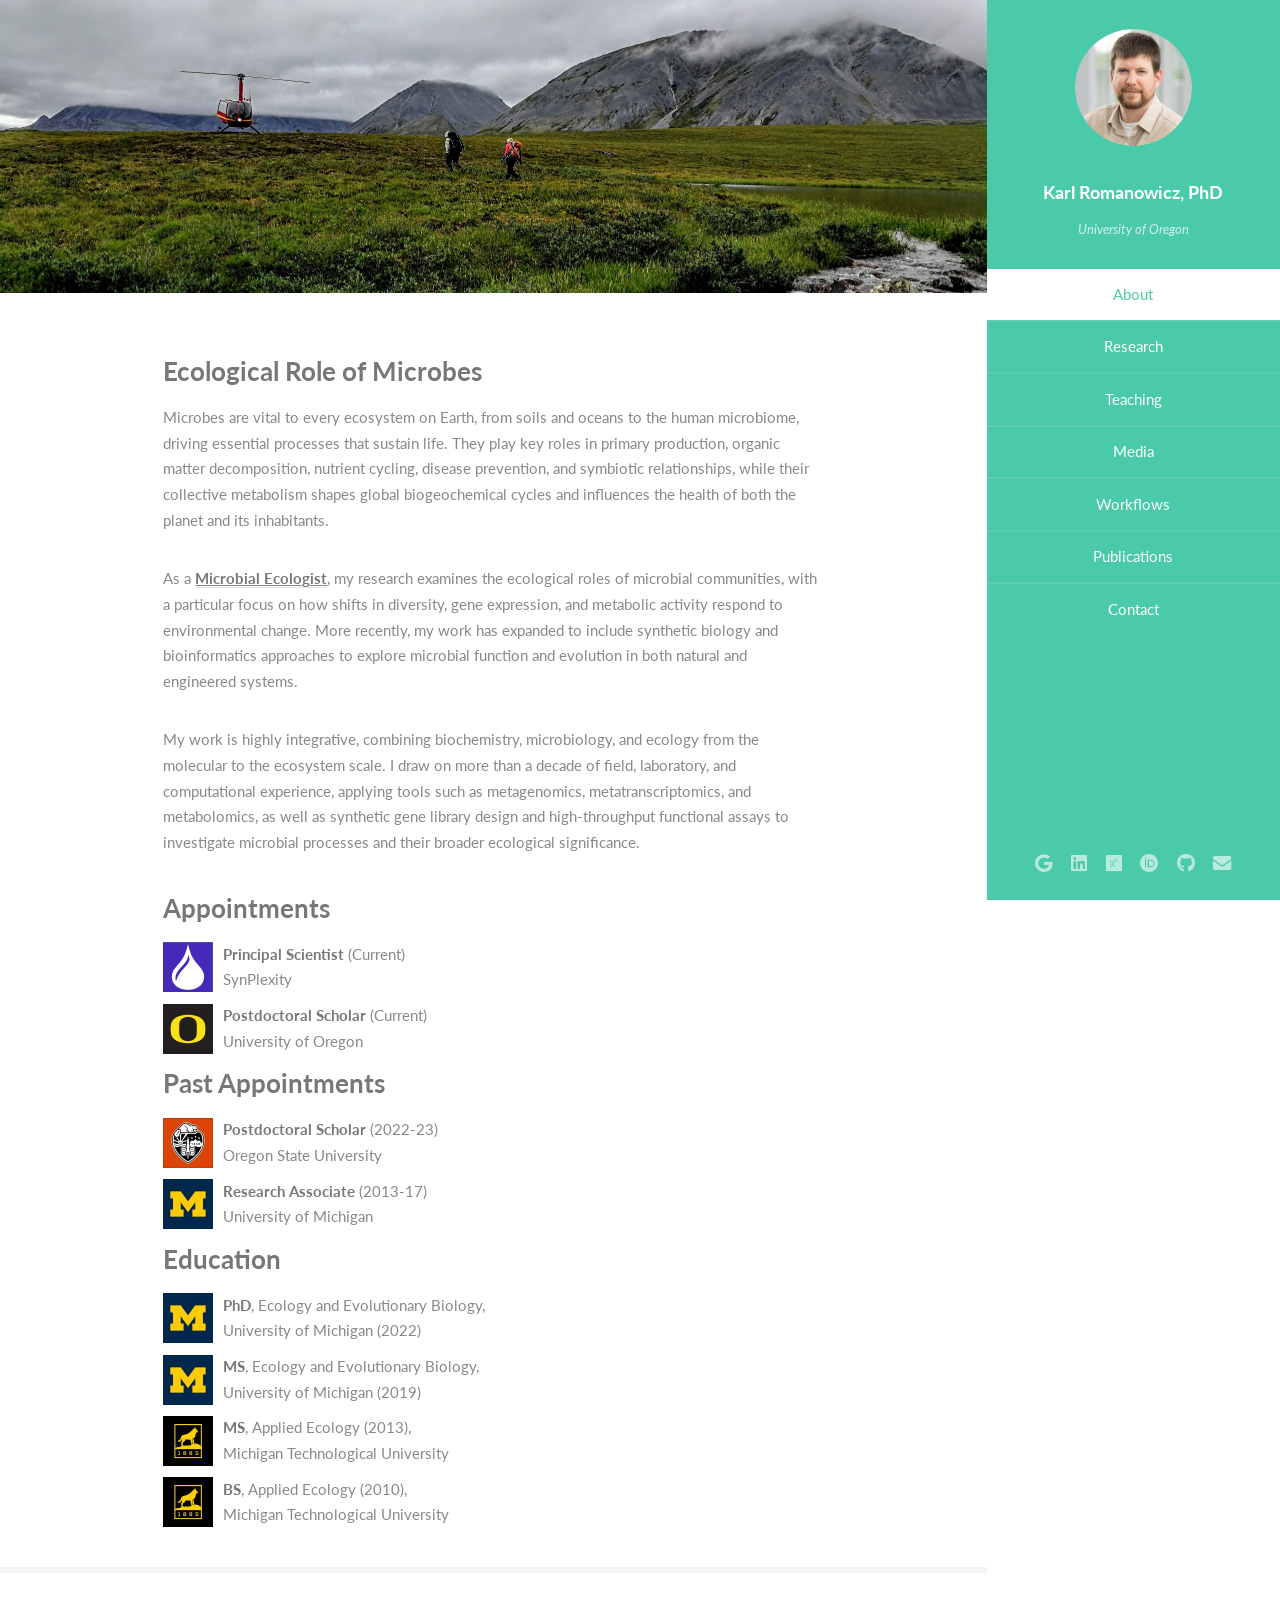
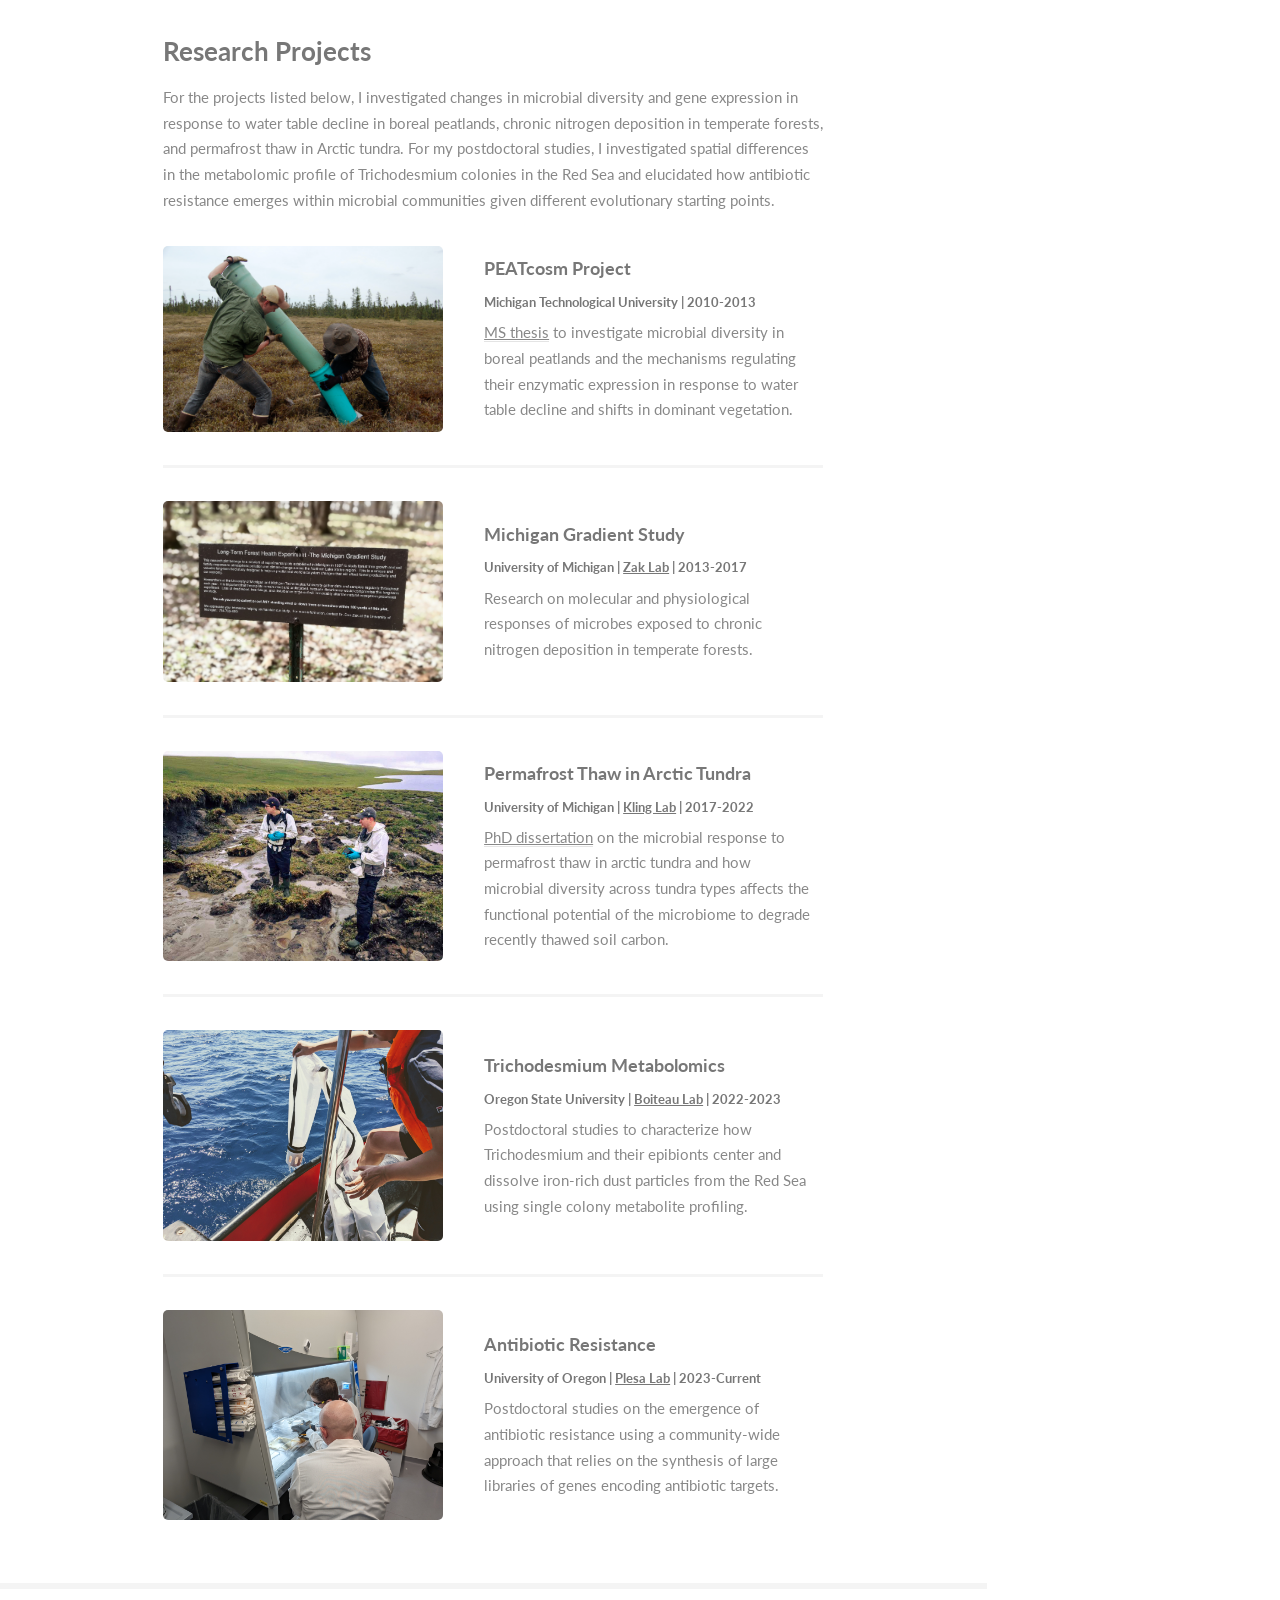
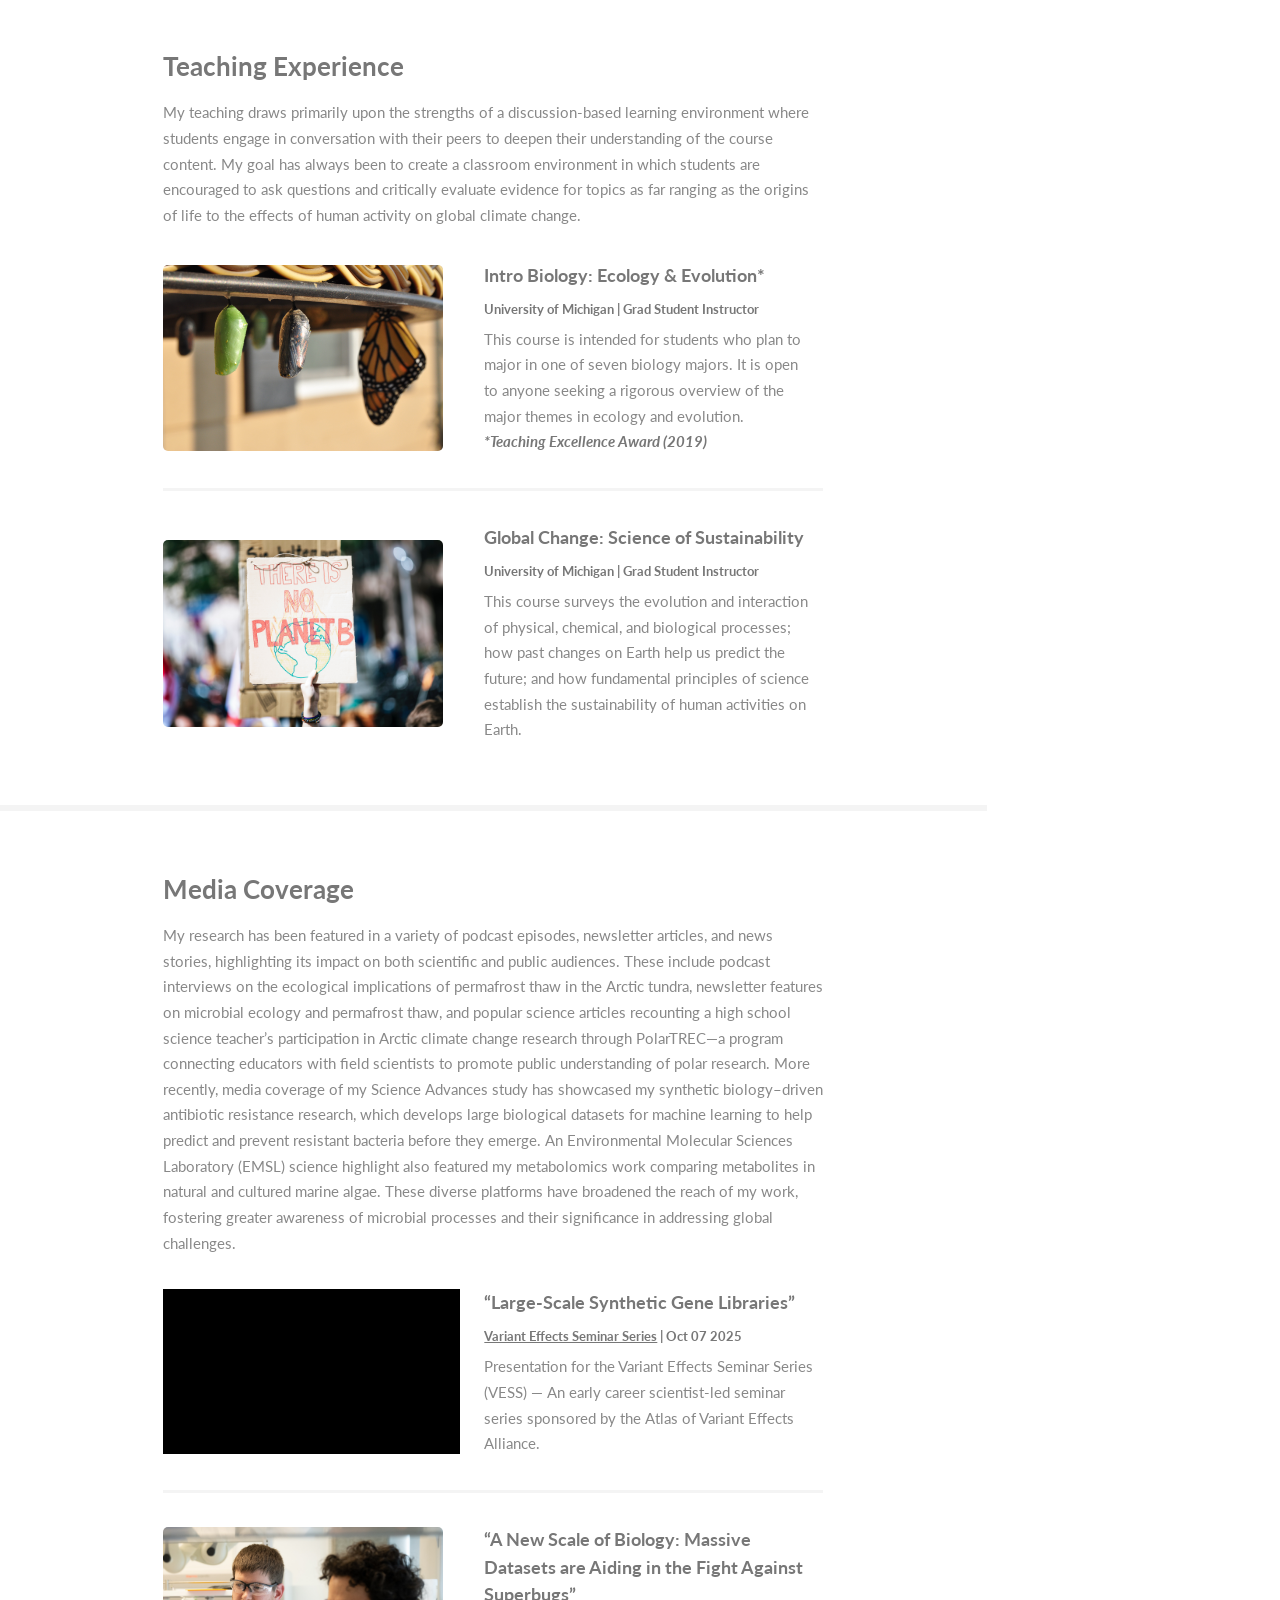
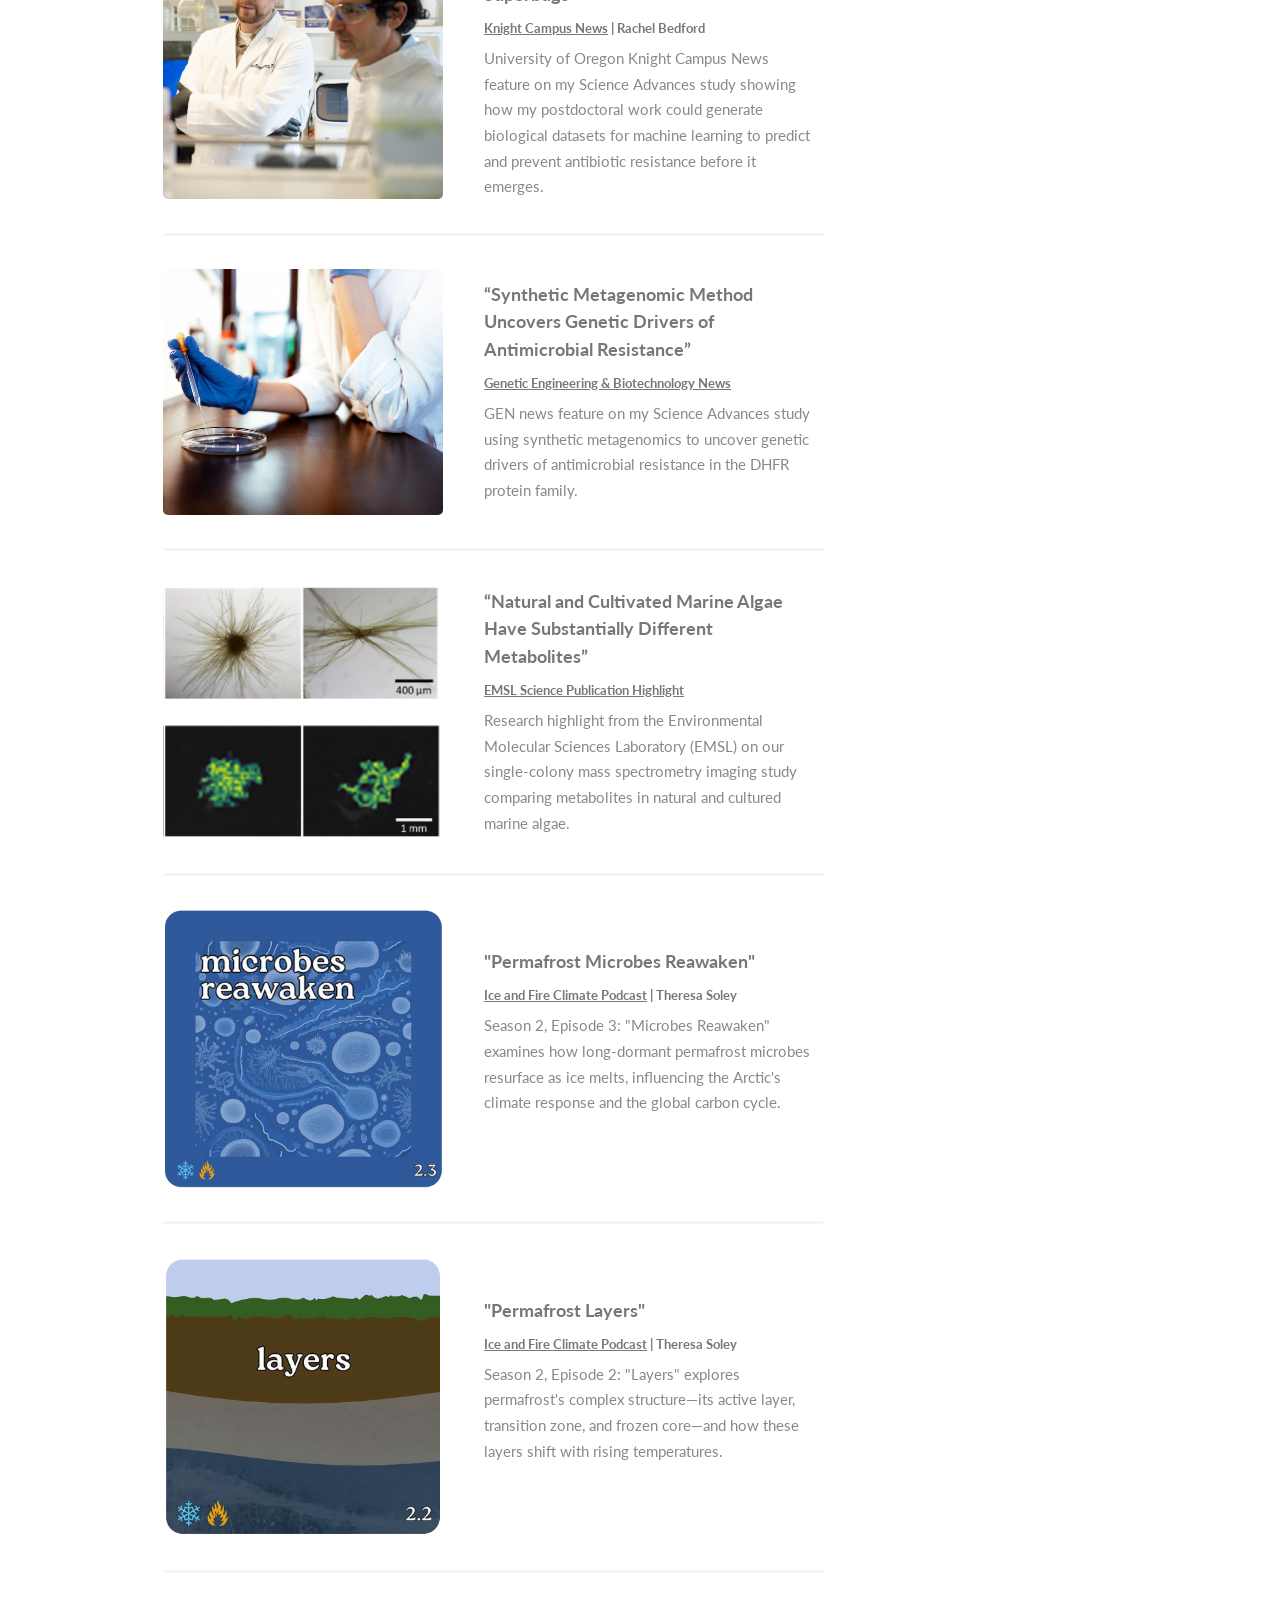
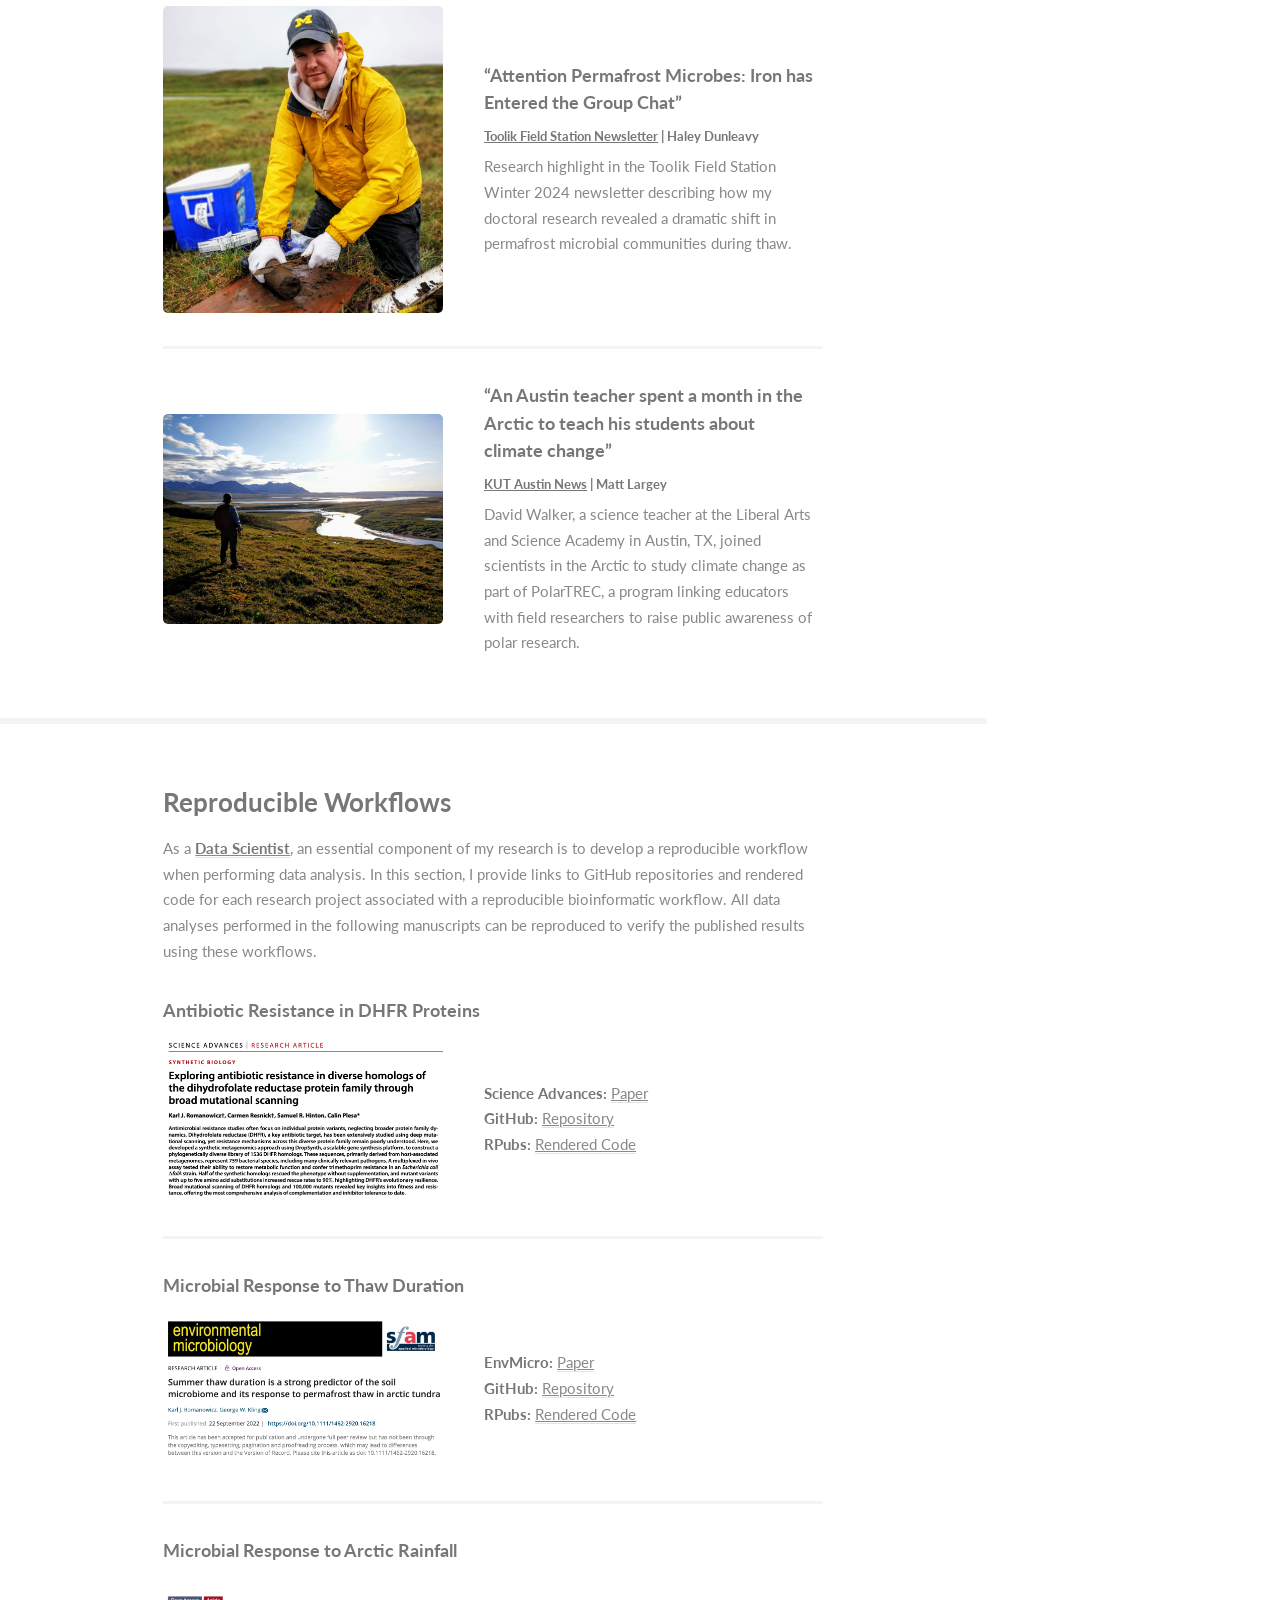
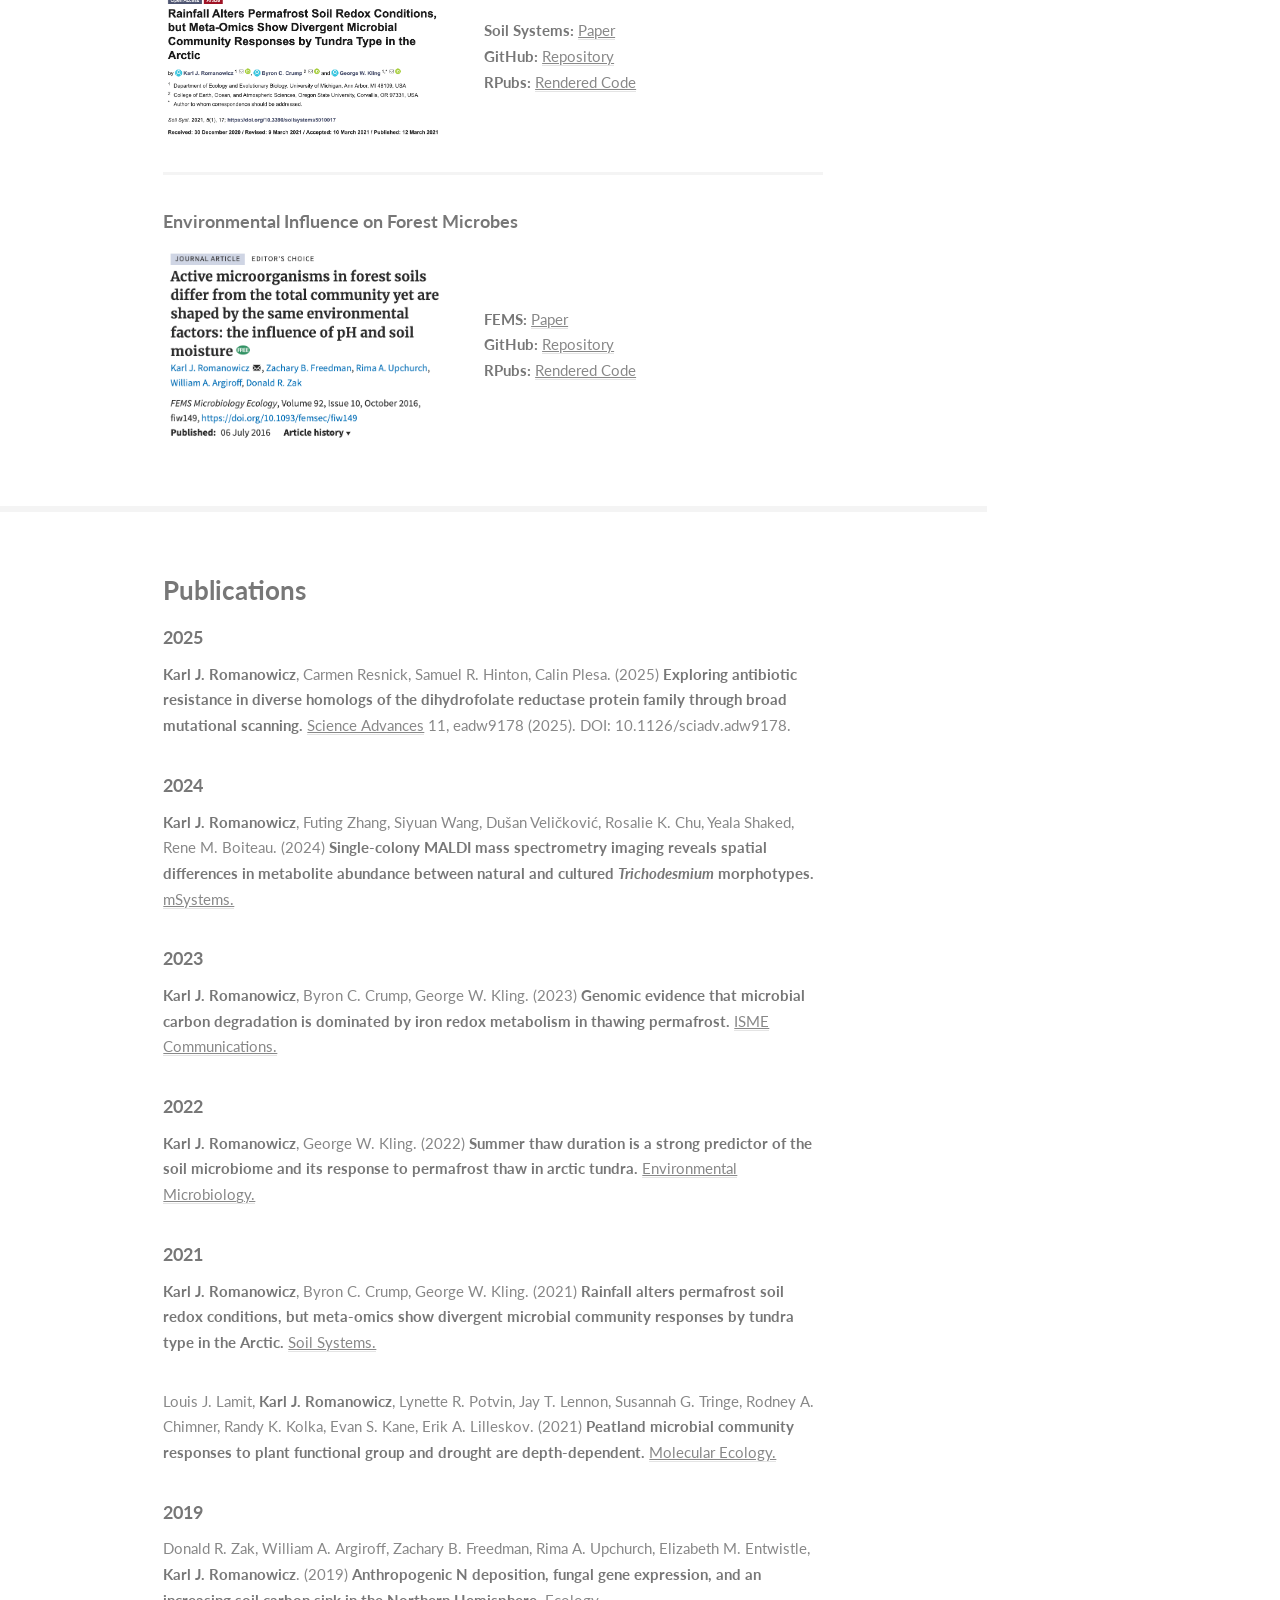
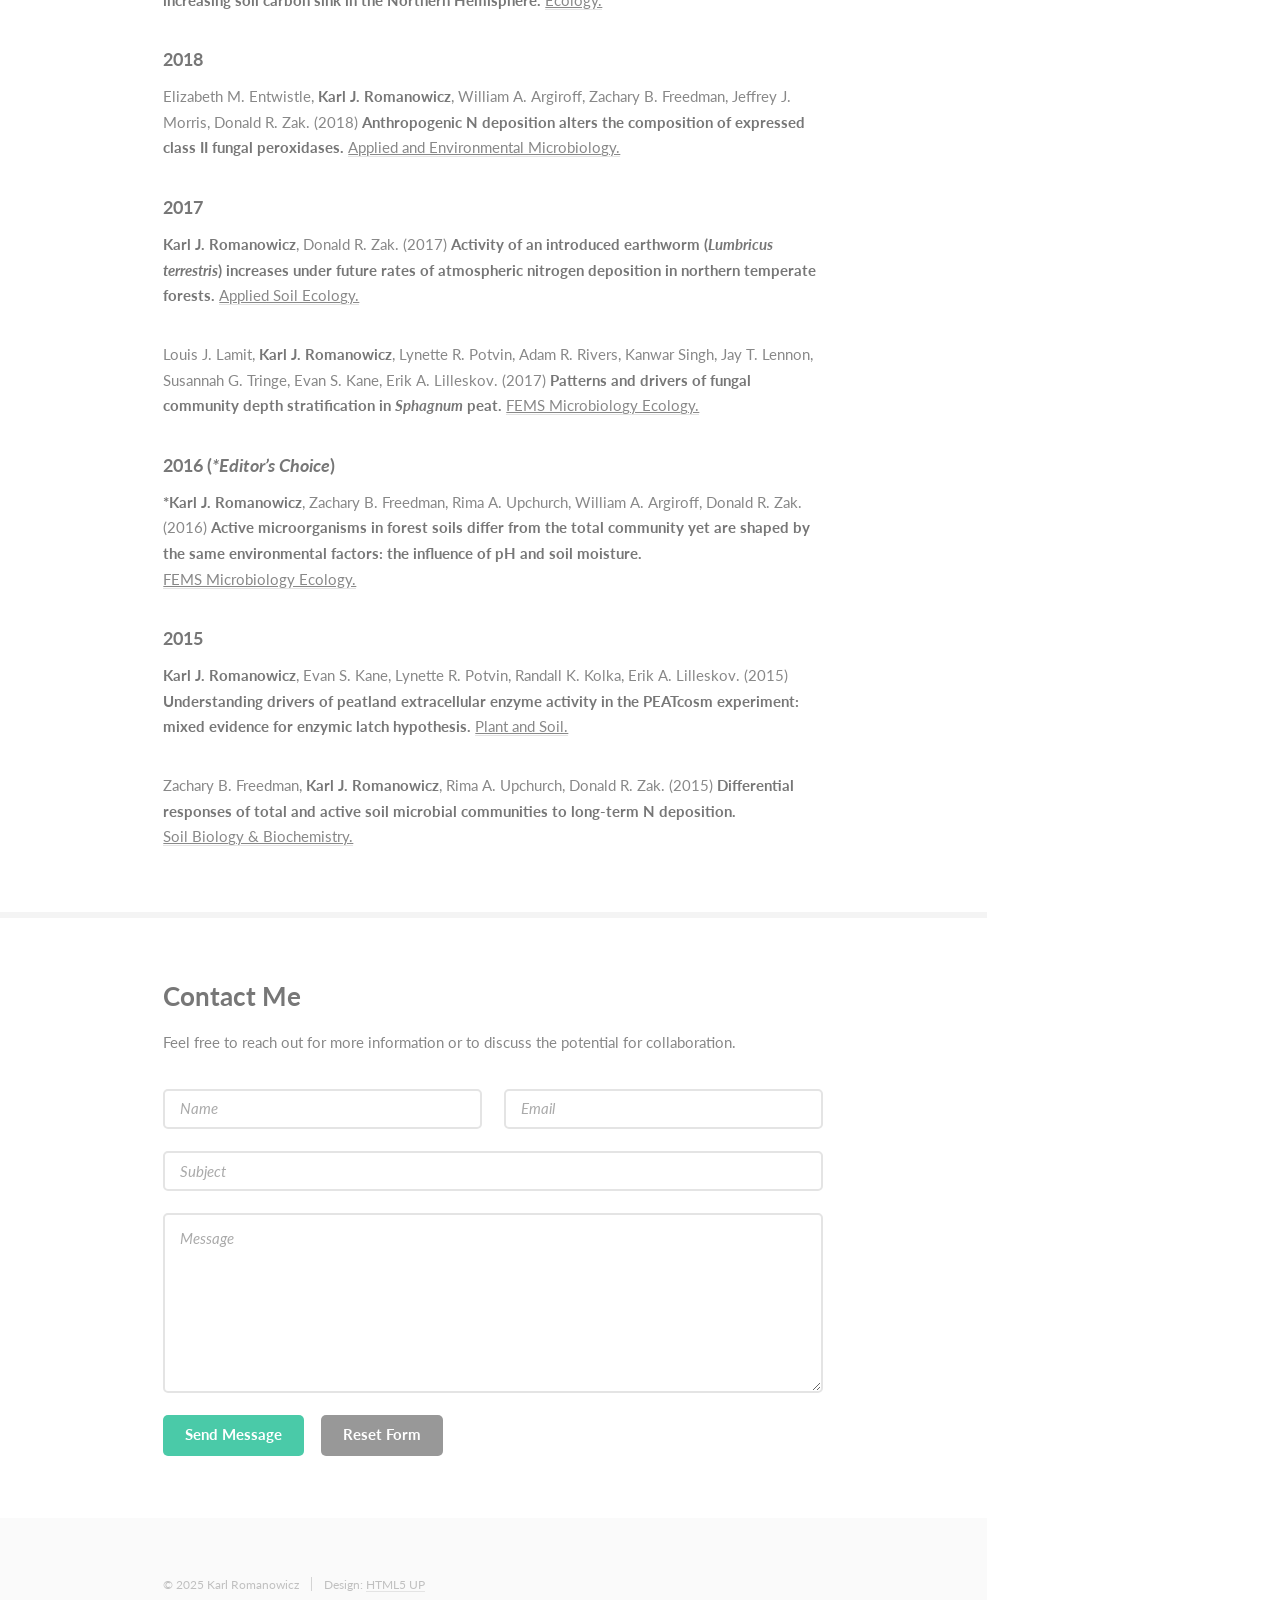
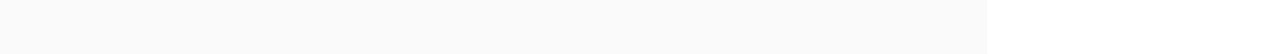
==== commit d7f5cde5: "Update index.html" ====
--- a/index.html
+++ b/index.html
@@ -464,7 +464,7 @@
 
 									<h4>2025</h4>
 										<p><b>Karl J. Romanowicz</b>, Carmen Resnick, Samuel R. Hinton, Calin Plesa. (2025) <strong>Exploring antibiotic resistance in diverse homologs of the dihydrofolate reductase protein family through broad mutational scanning.</strong>
-											<u><a class="post-link" href="https://www.science.org/doi/10.1126/sciadv.adw9178">Science Advances</u></a></p> 11, eadw9178 (2025). DOI: 10.1126/sciadv.adw9178.
+											<u><a class="post-link" href="https://www.science.org/doi/10.1126/sciadv.adw9178">Science Advances</u></a> 11, eadw9178 (2025). DOI: 10.1126/sciadv.adw9178.</p>
 									
 									<h4>2024</h4>
 										<p><b>Karl J. Romanowicz</b>, Futing Zhang, Siyuan Wang, Dušan Veličković, Rosalie K. Chu, Yeala Shaked, Rene M. Boiteau. (2024) <strong>Single-colony MALDI mass spectrometry imaging reveals spatial differences in metabolite abundance between natural and cultured <i>Trichodesmium</i> morphotypes.</strong>
@@ -919,3 +919,4 @@
 
 
 
+
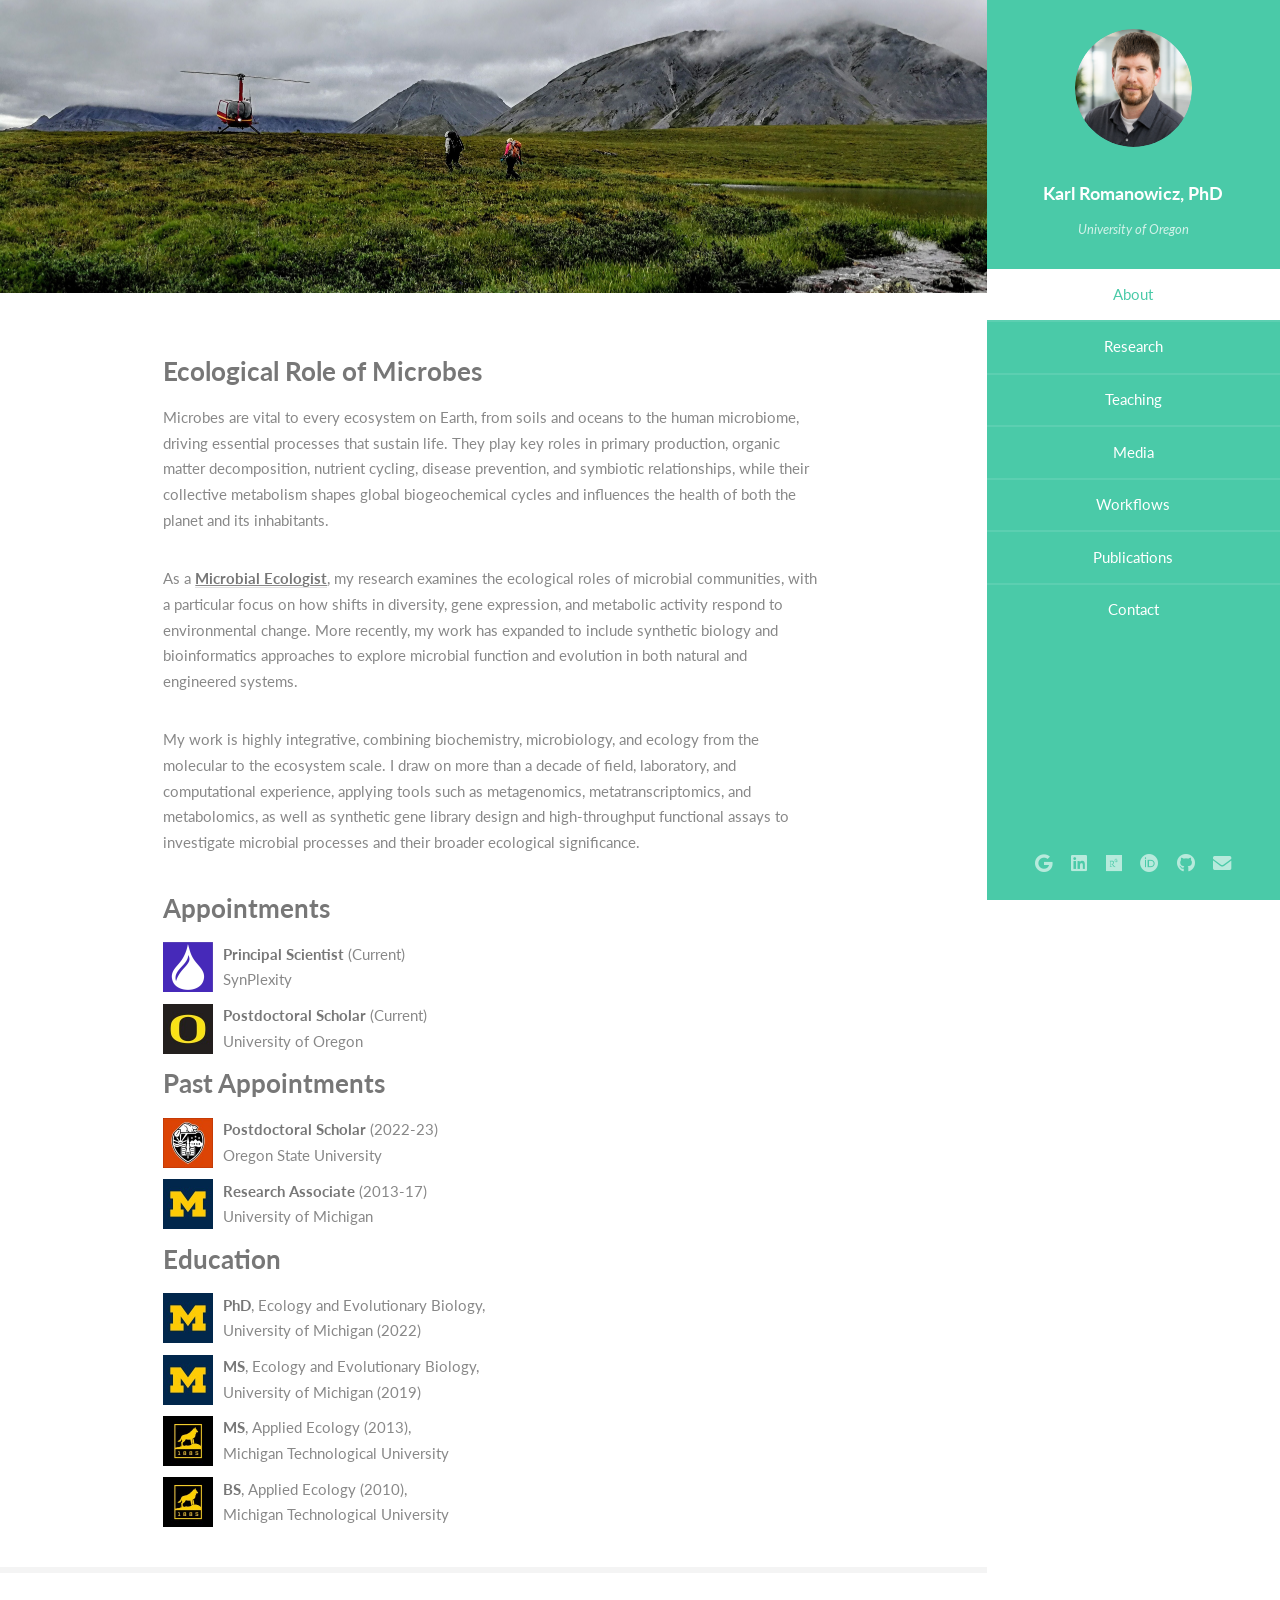
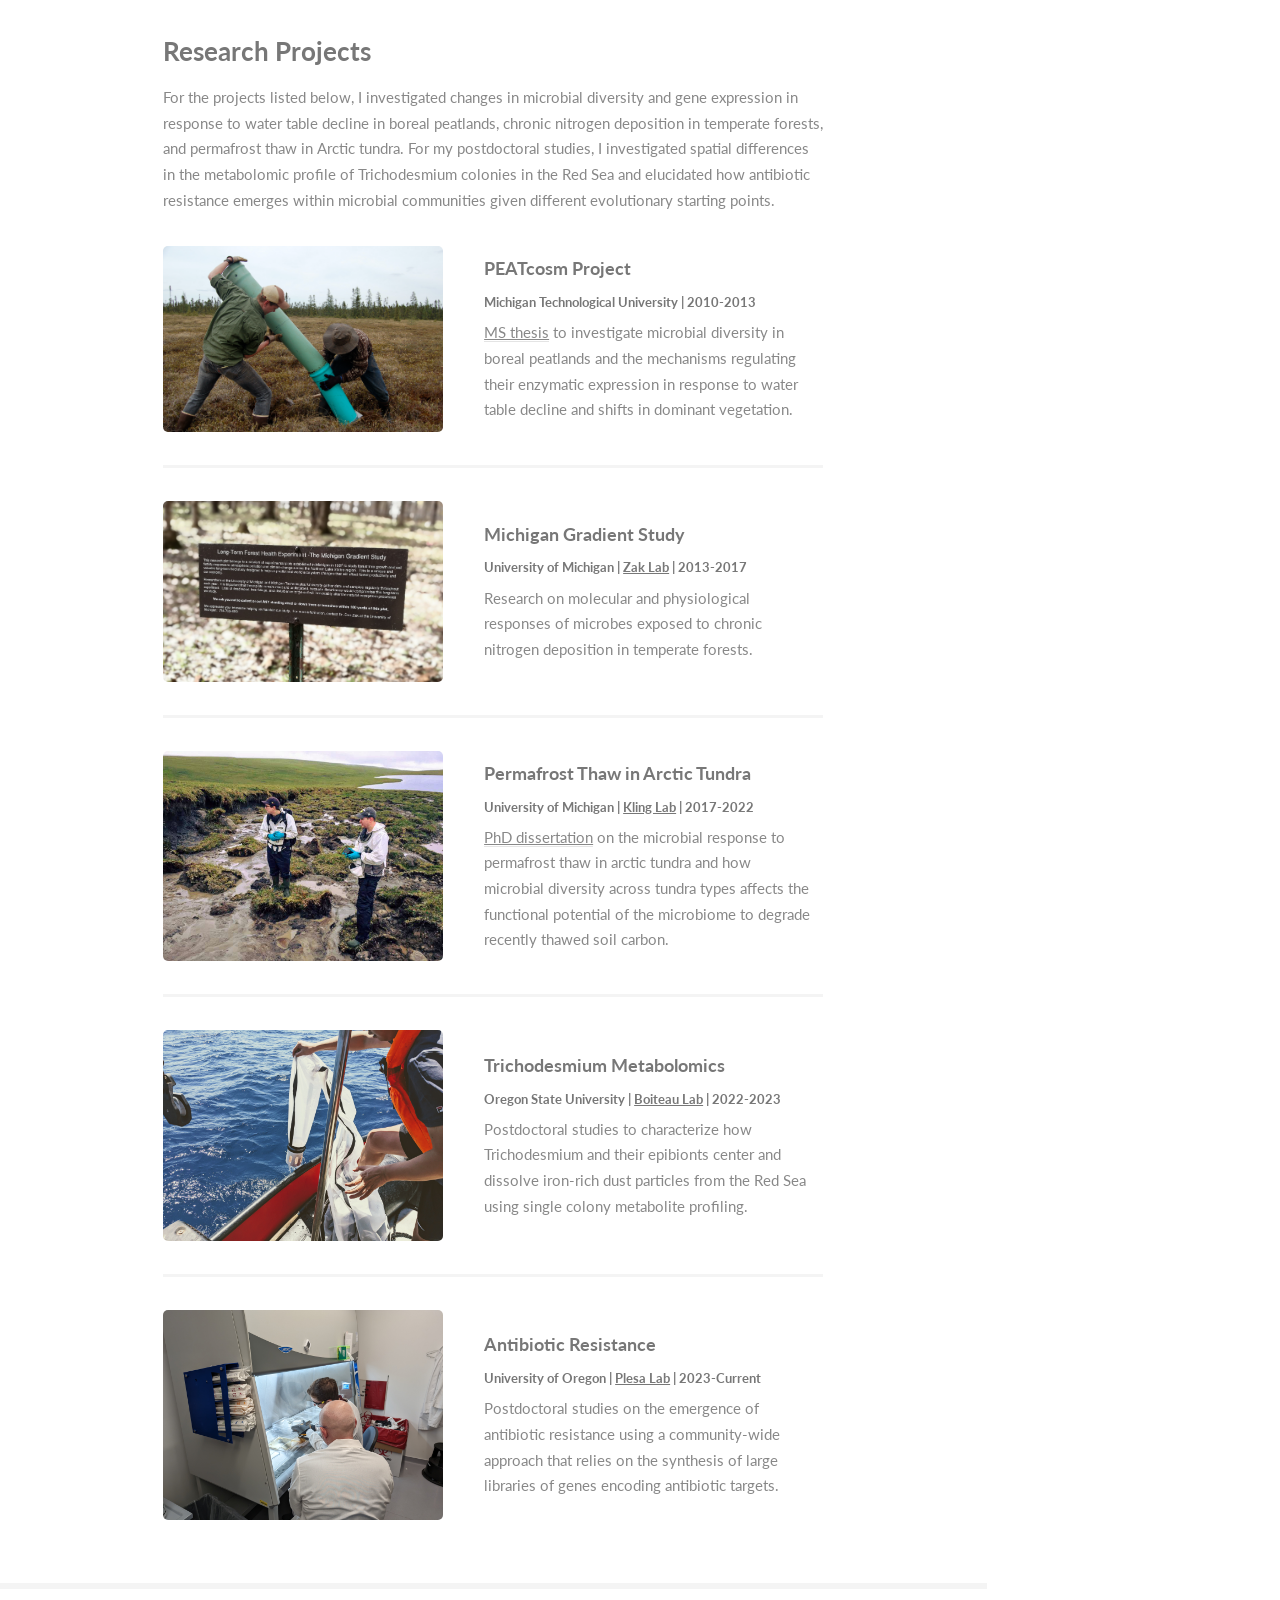
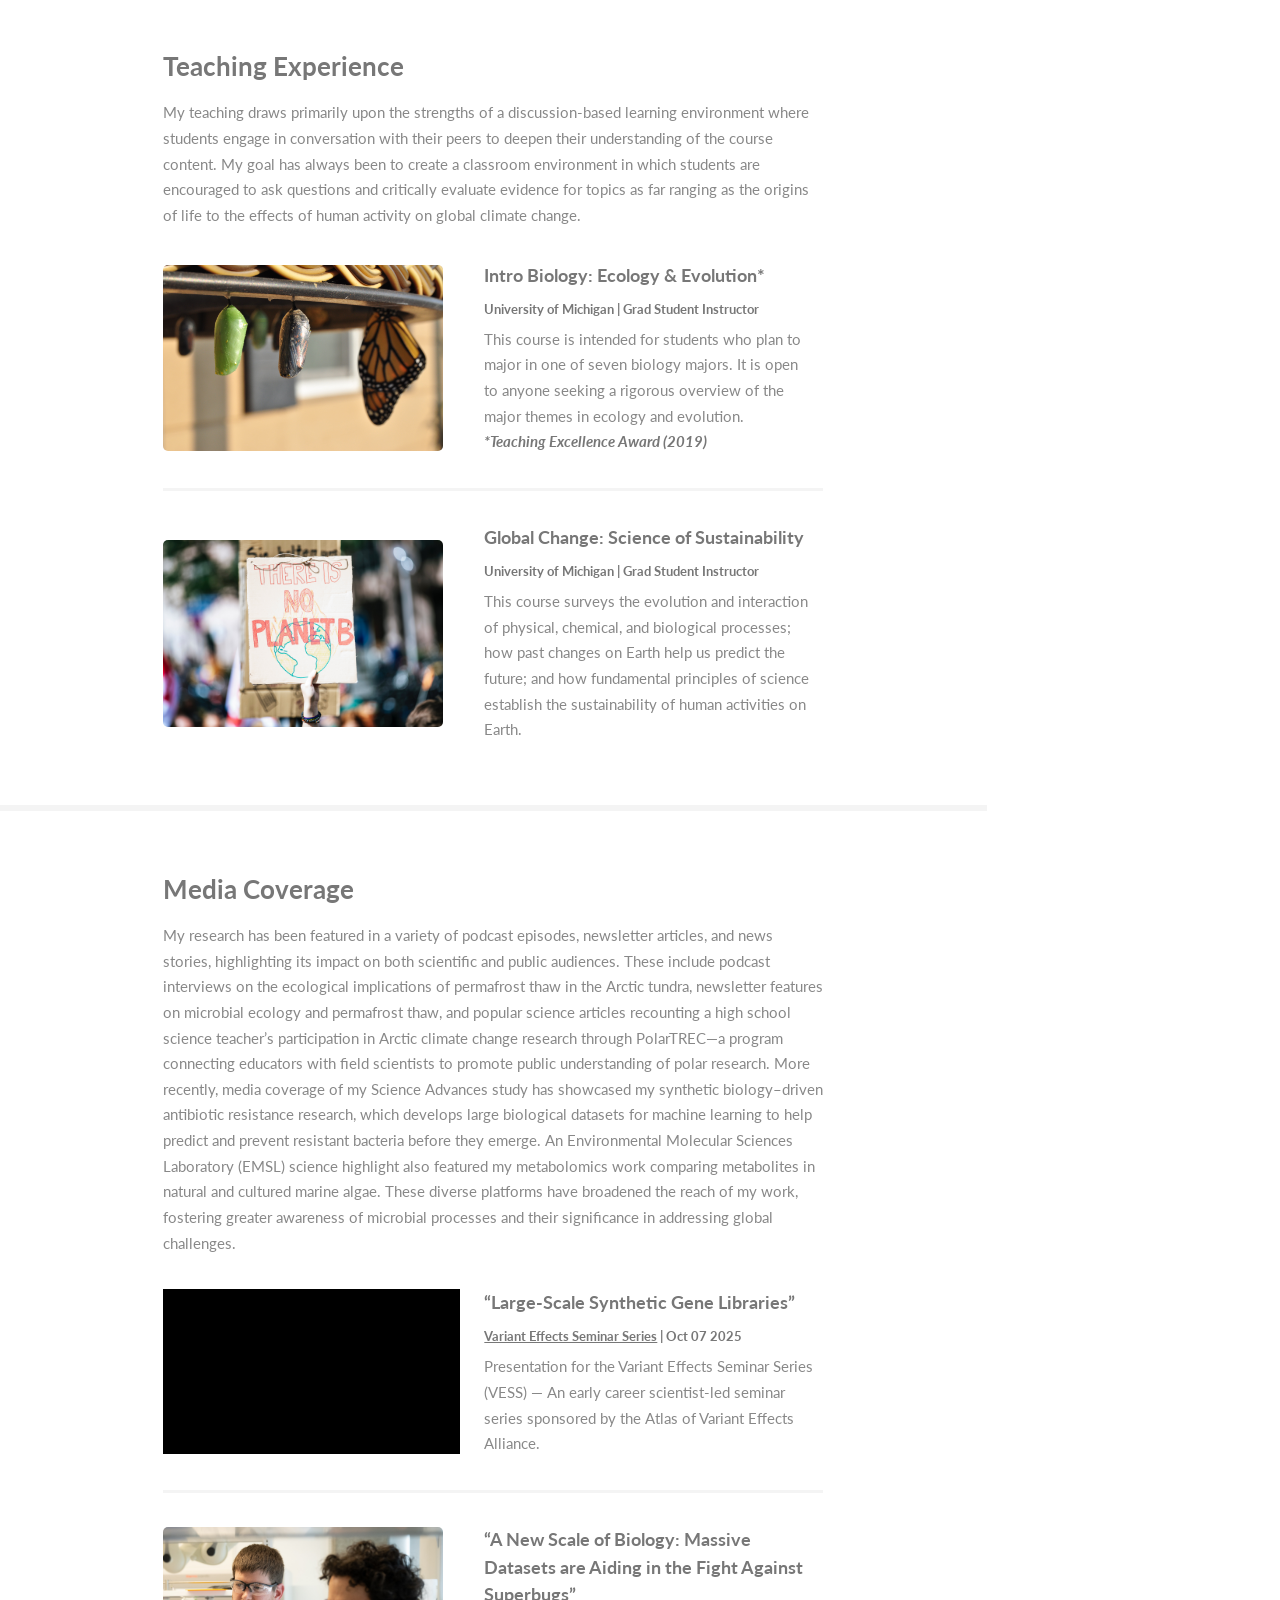
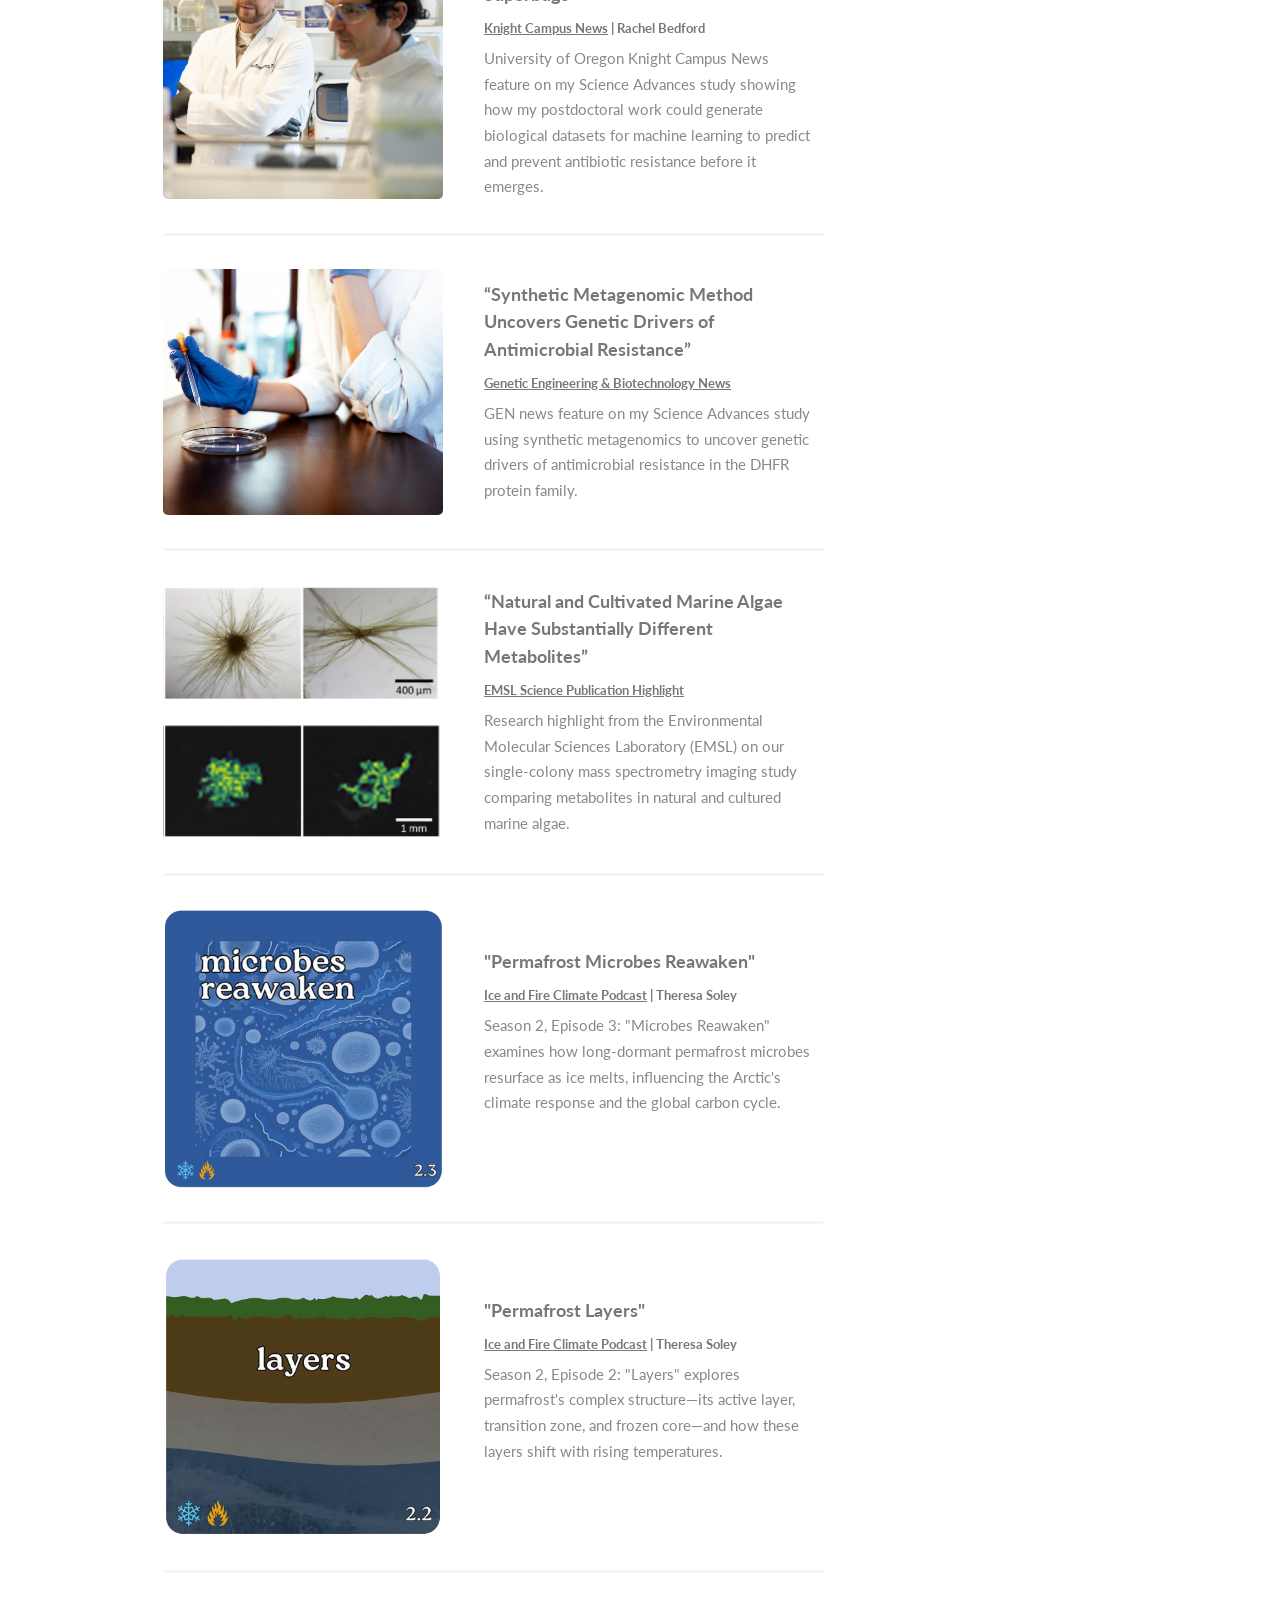
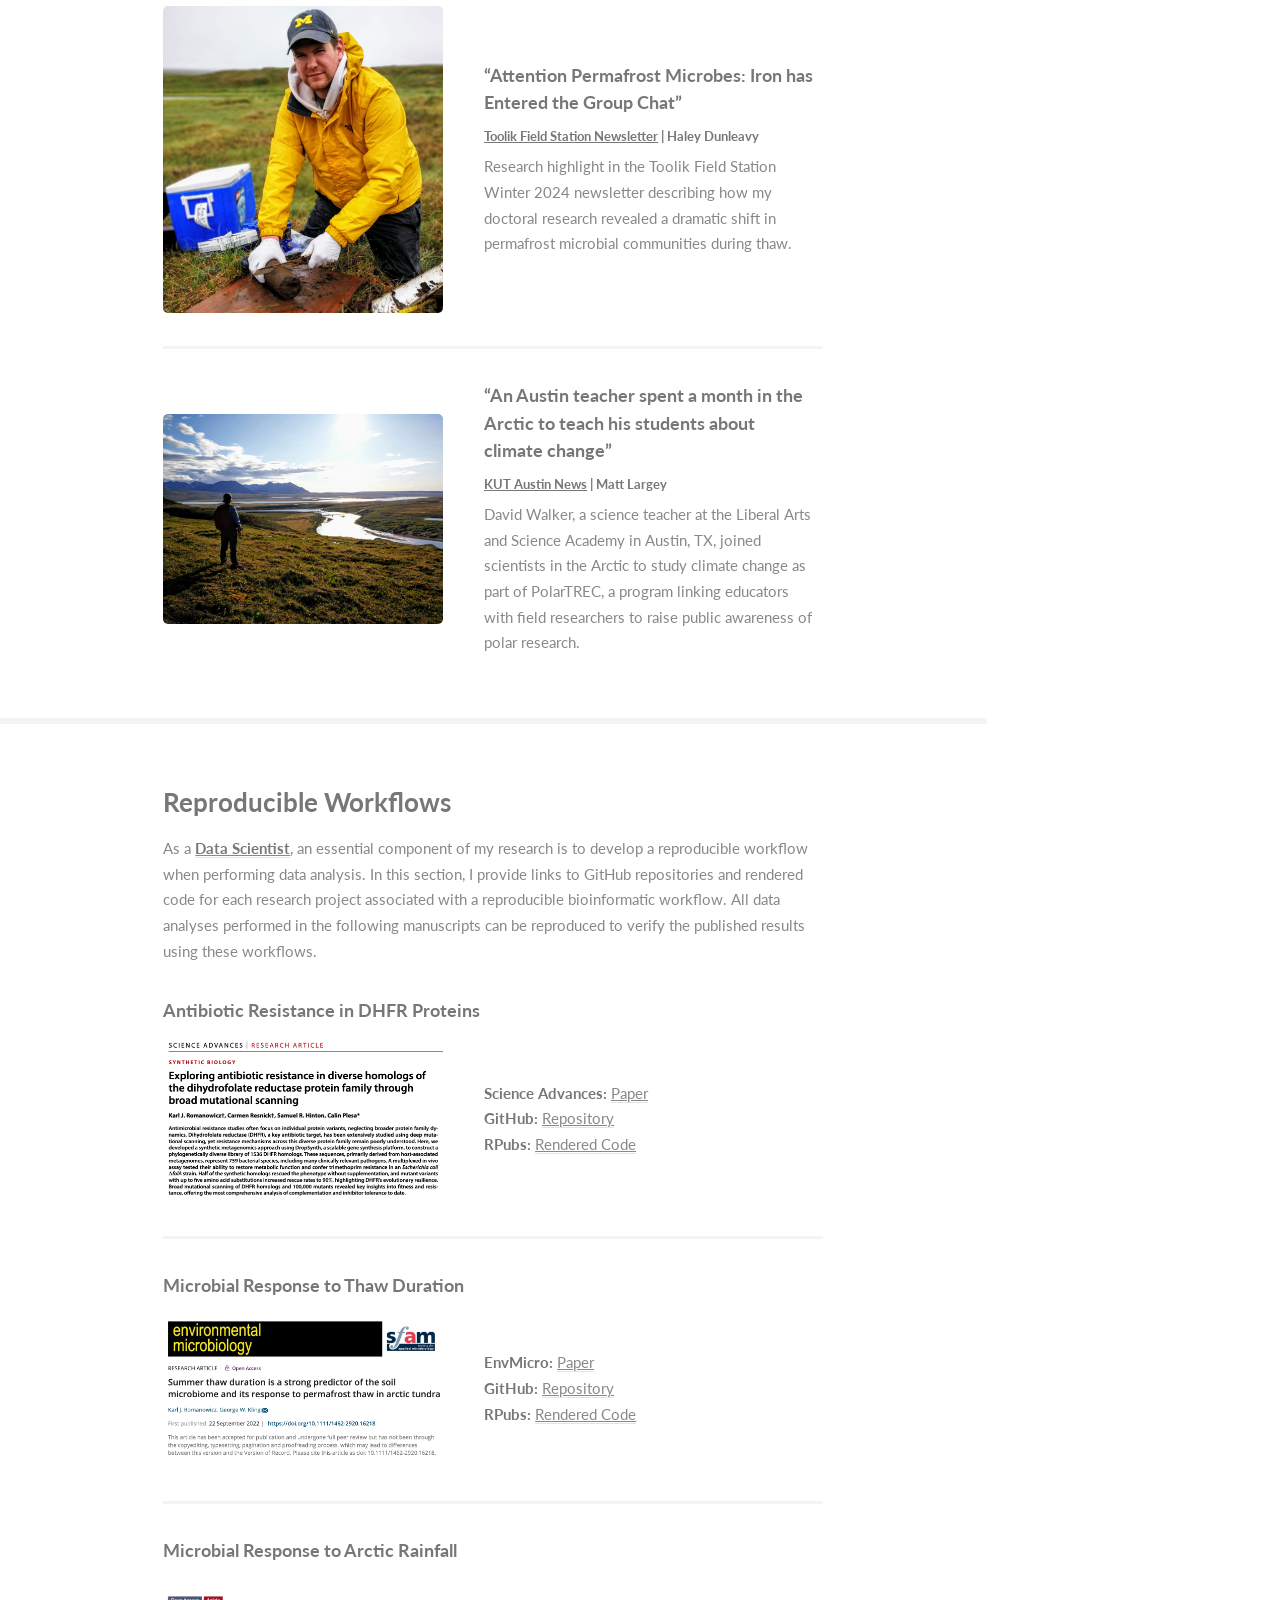
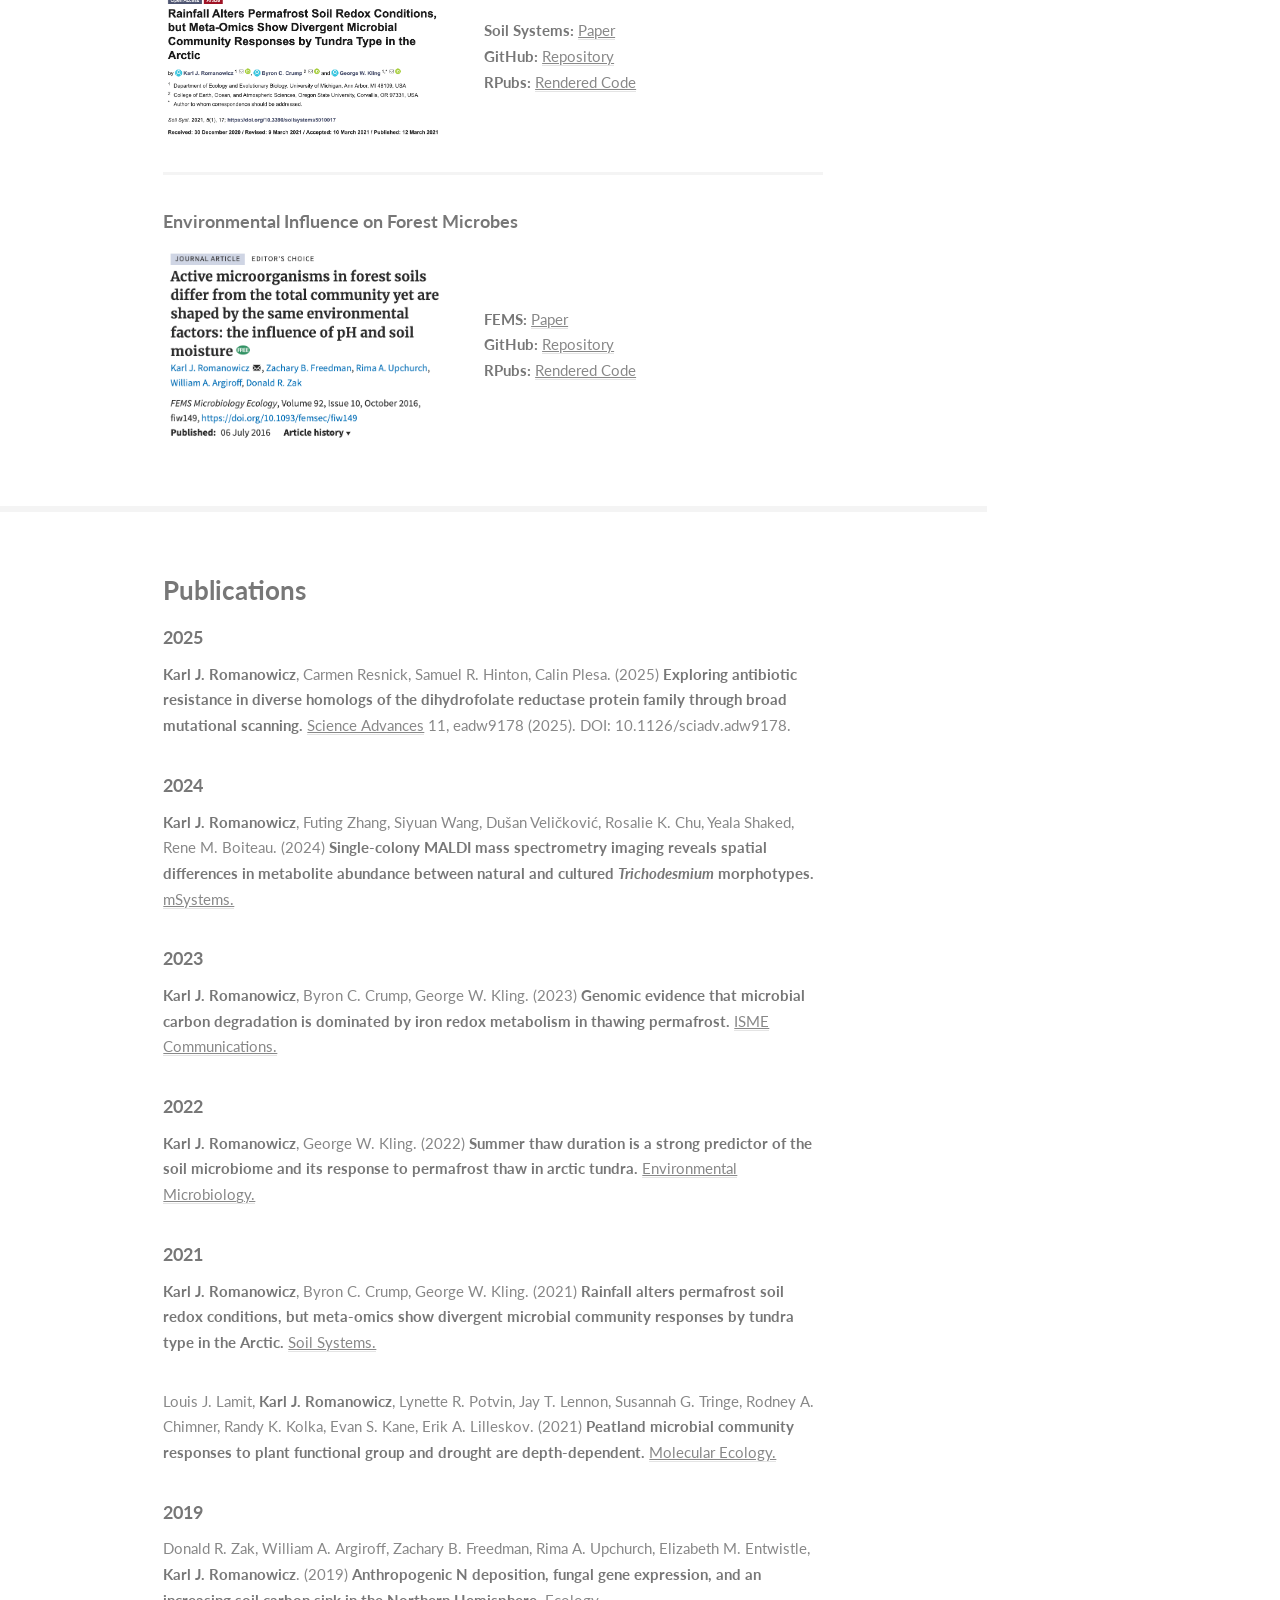
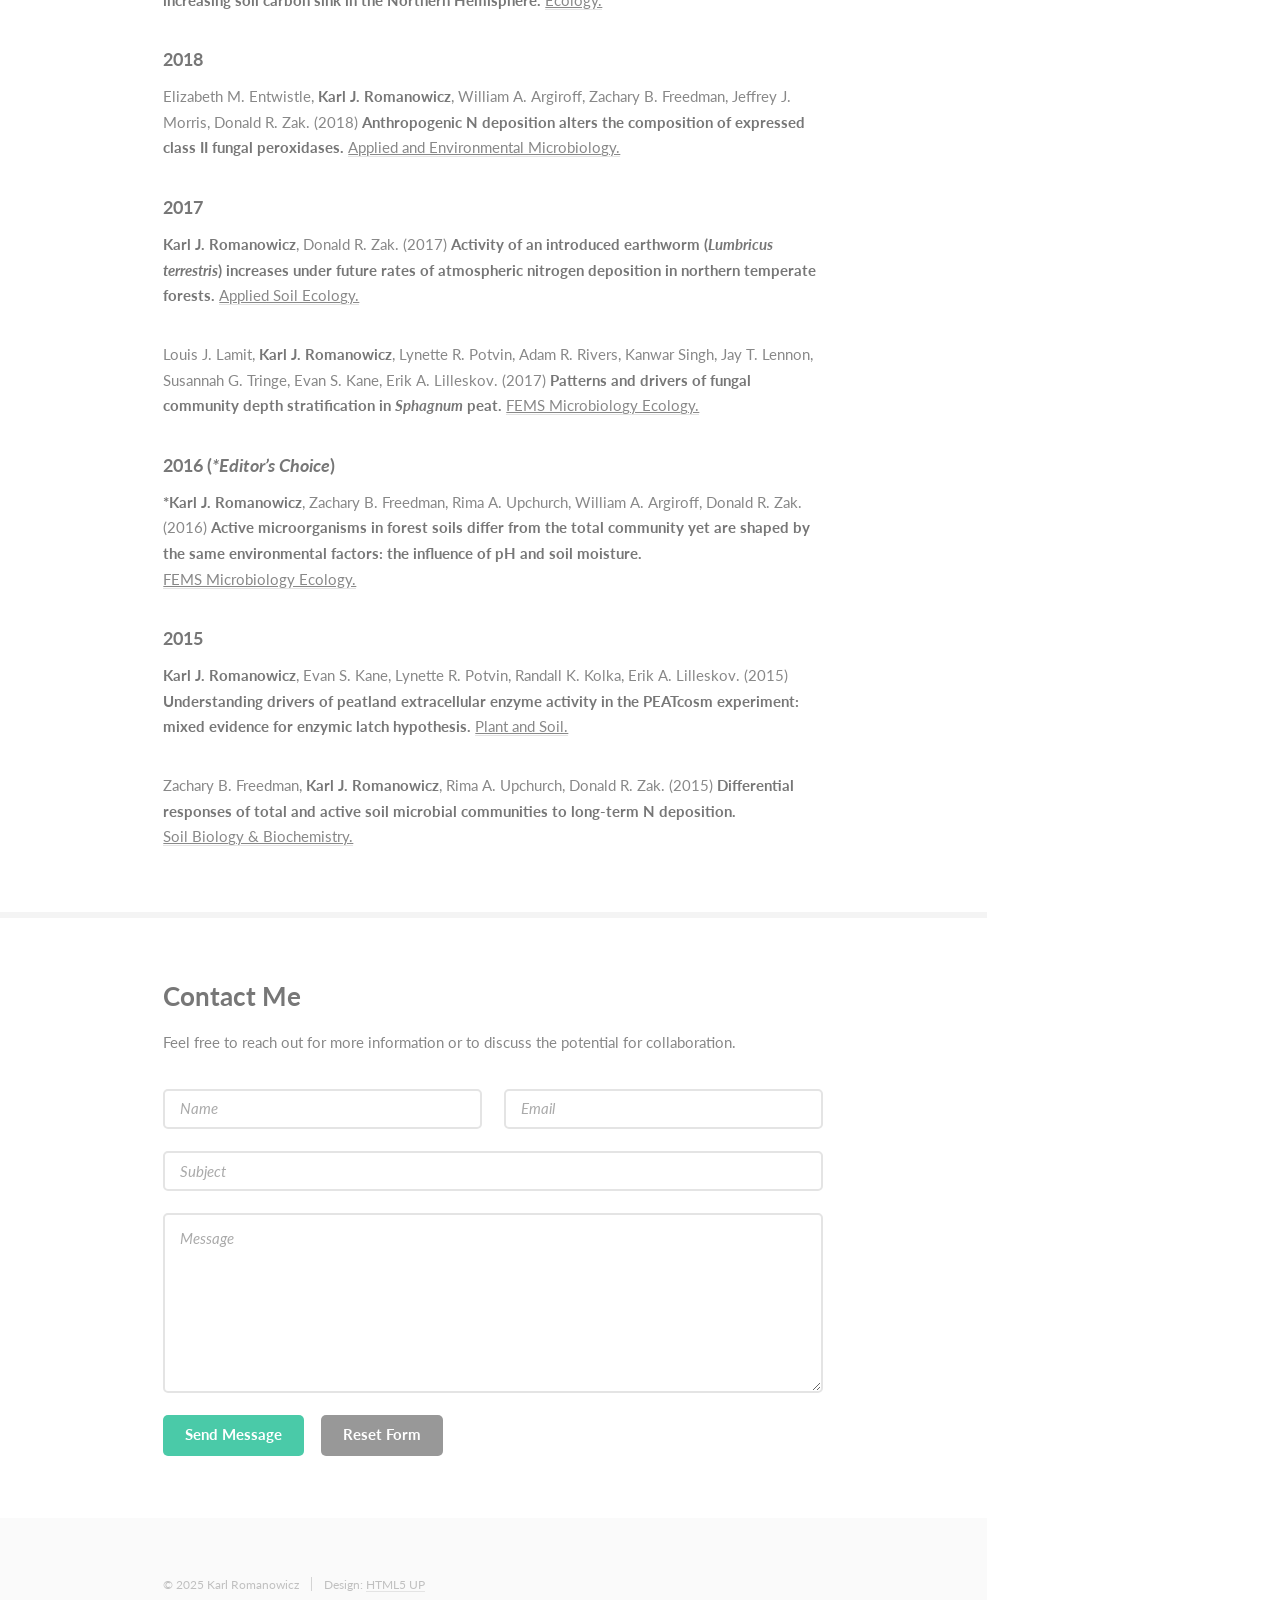
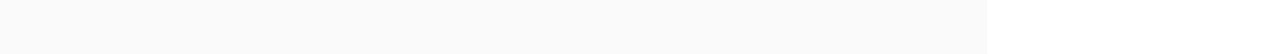
==== commit badd2d40: "Update index.html" ====
--- a/index.html
+++ b/index.html
@@ -16,7 +16,7 @@
 		<!-- Header -->
 			<section id="header">
 				<header>
-					<span class="image avatar"><img src="images/headshot.jpg" alt="" /></span>
+					<span class="image avatar"><img src="images/Headshot.png" alt="" /></span>
 					<h4 id="logo"><a href="#">Karl Romanowicz, PhD</a></h4>
 					<p>
 						University of Oregon <br />
@@ -920,3 +920,4 @@
 
 
 
+
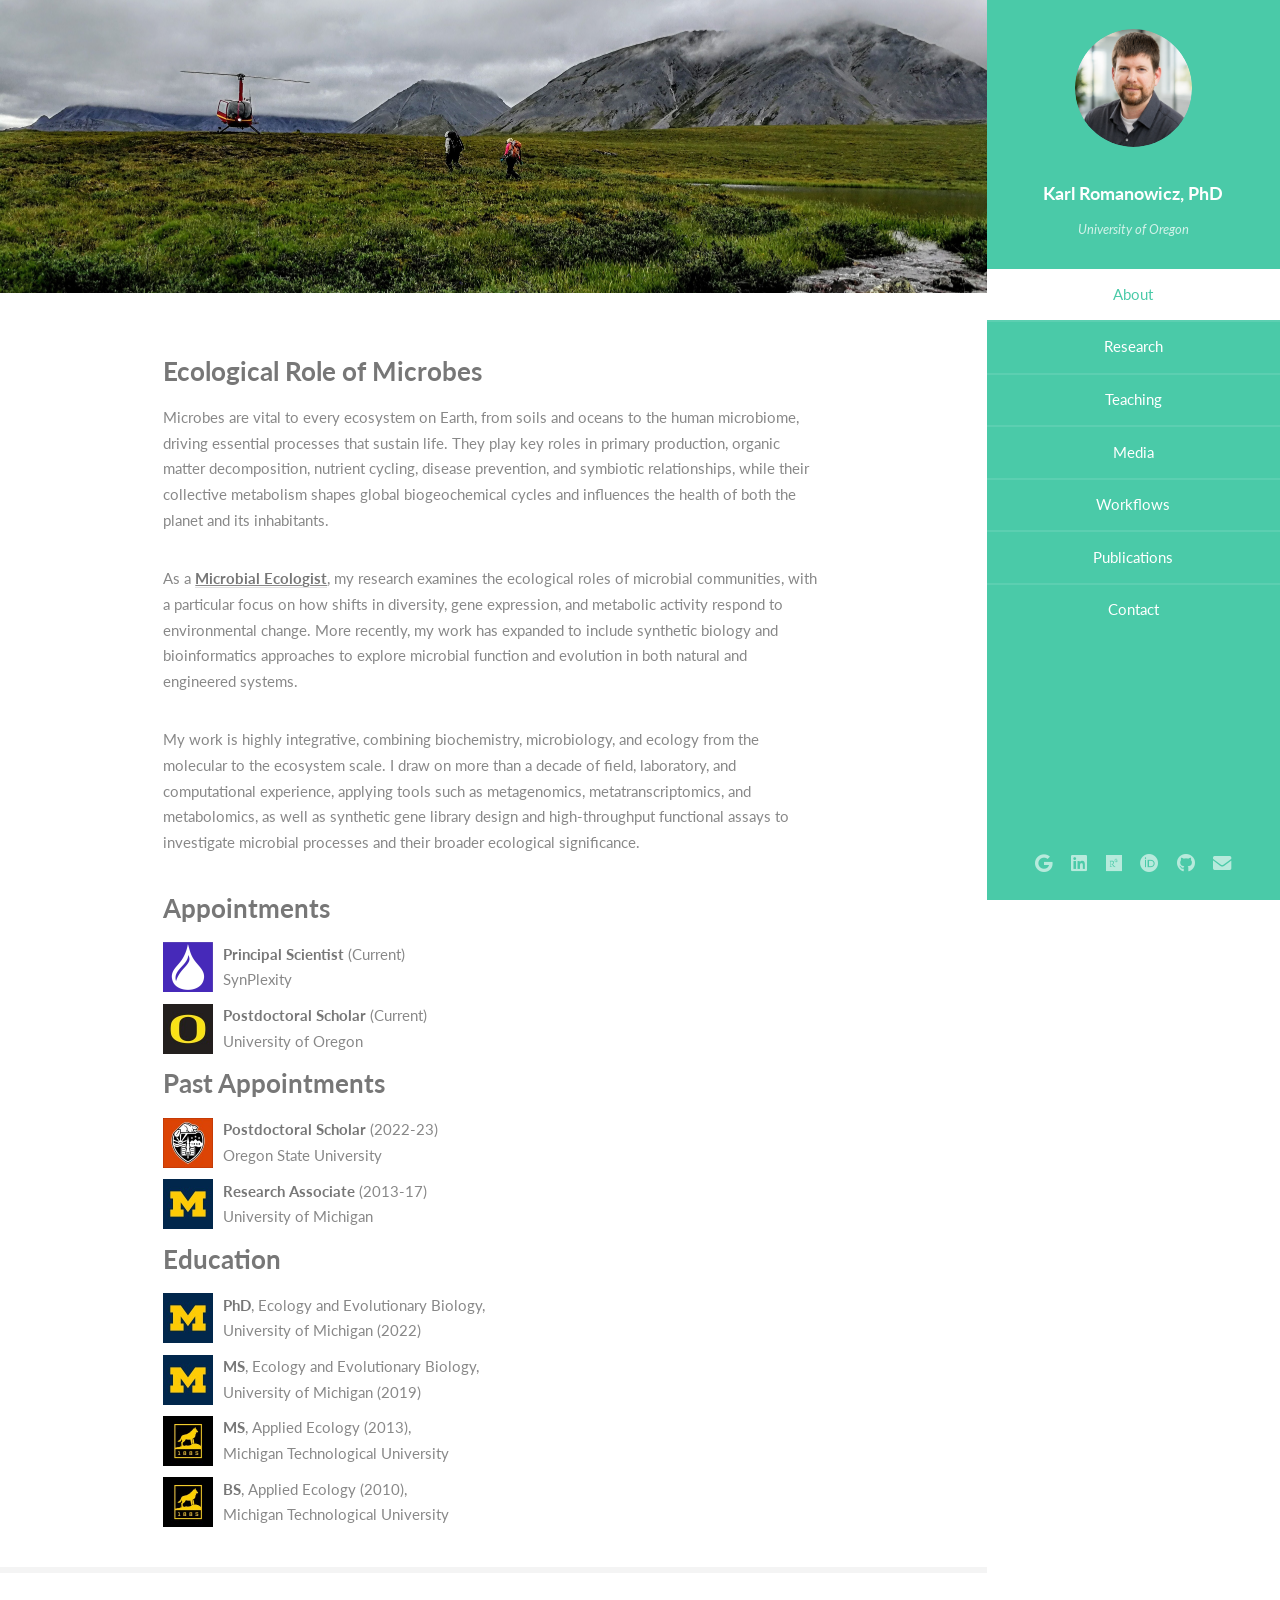
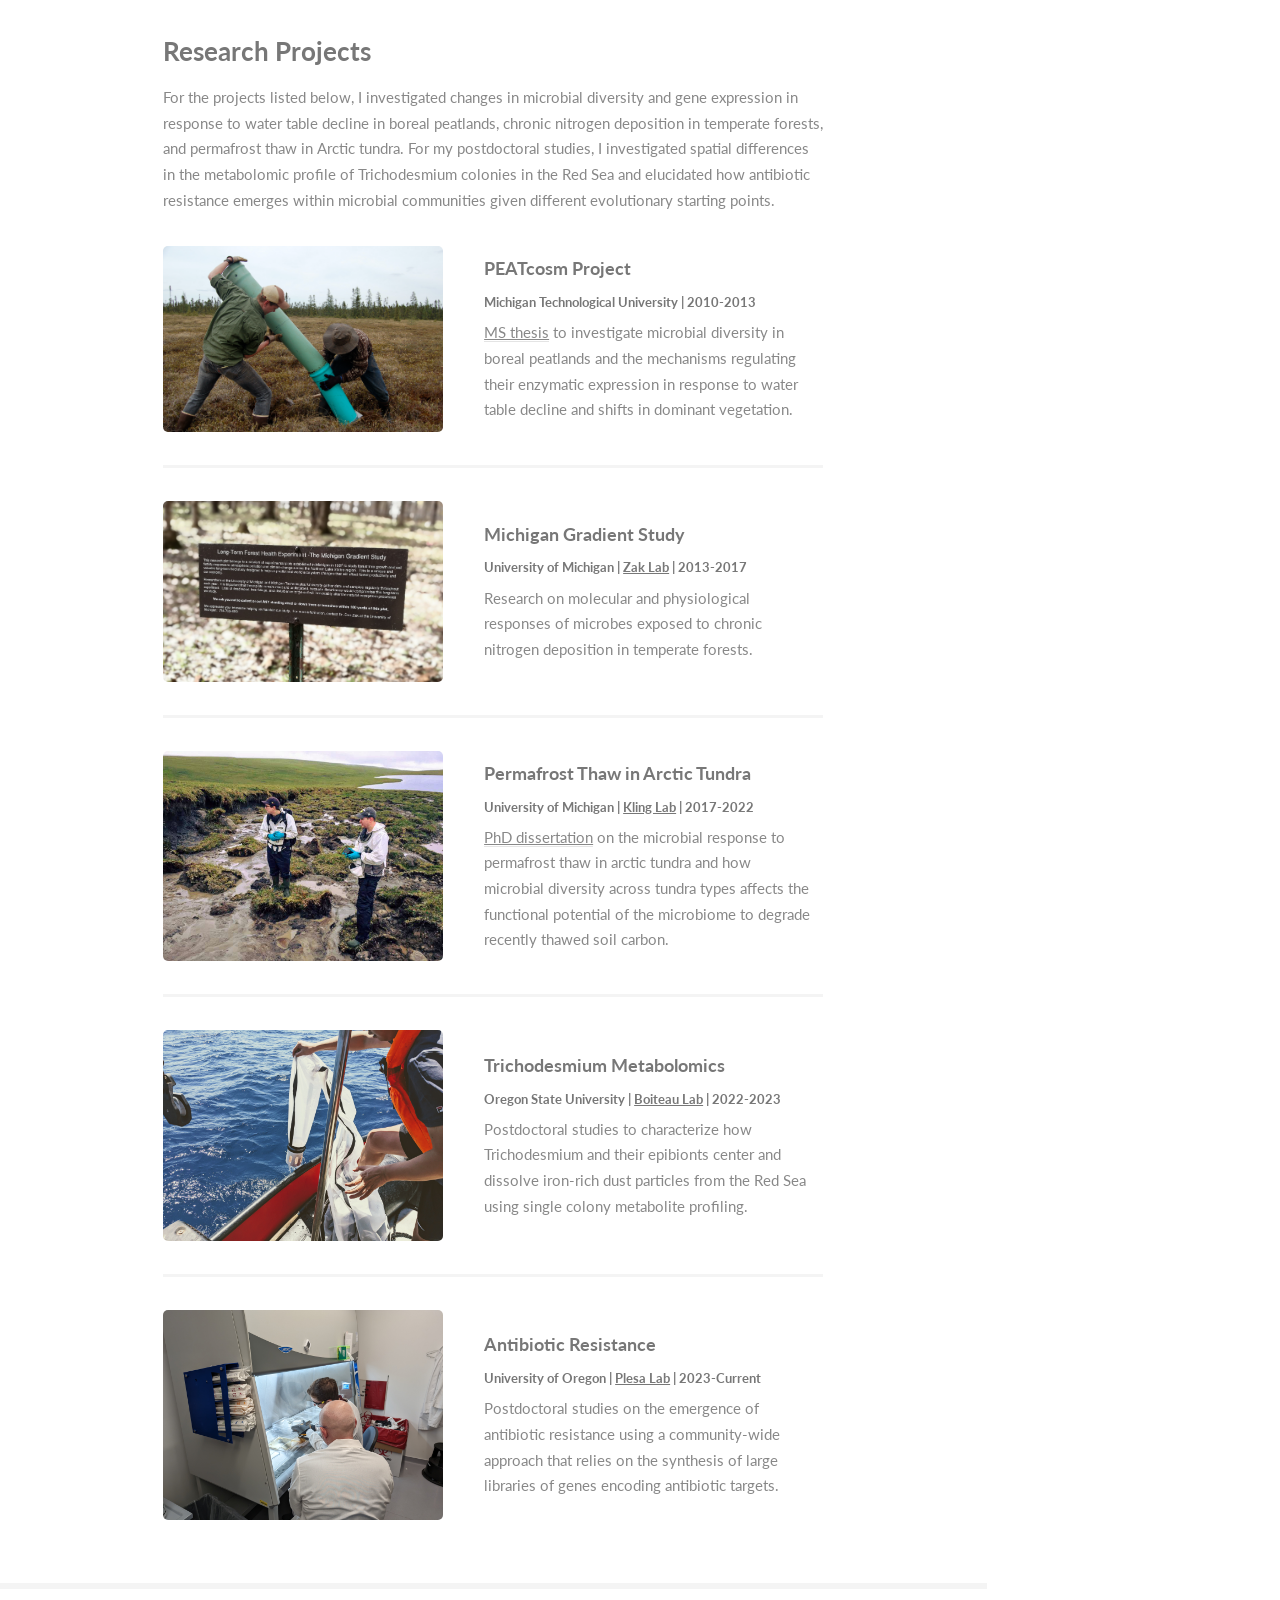
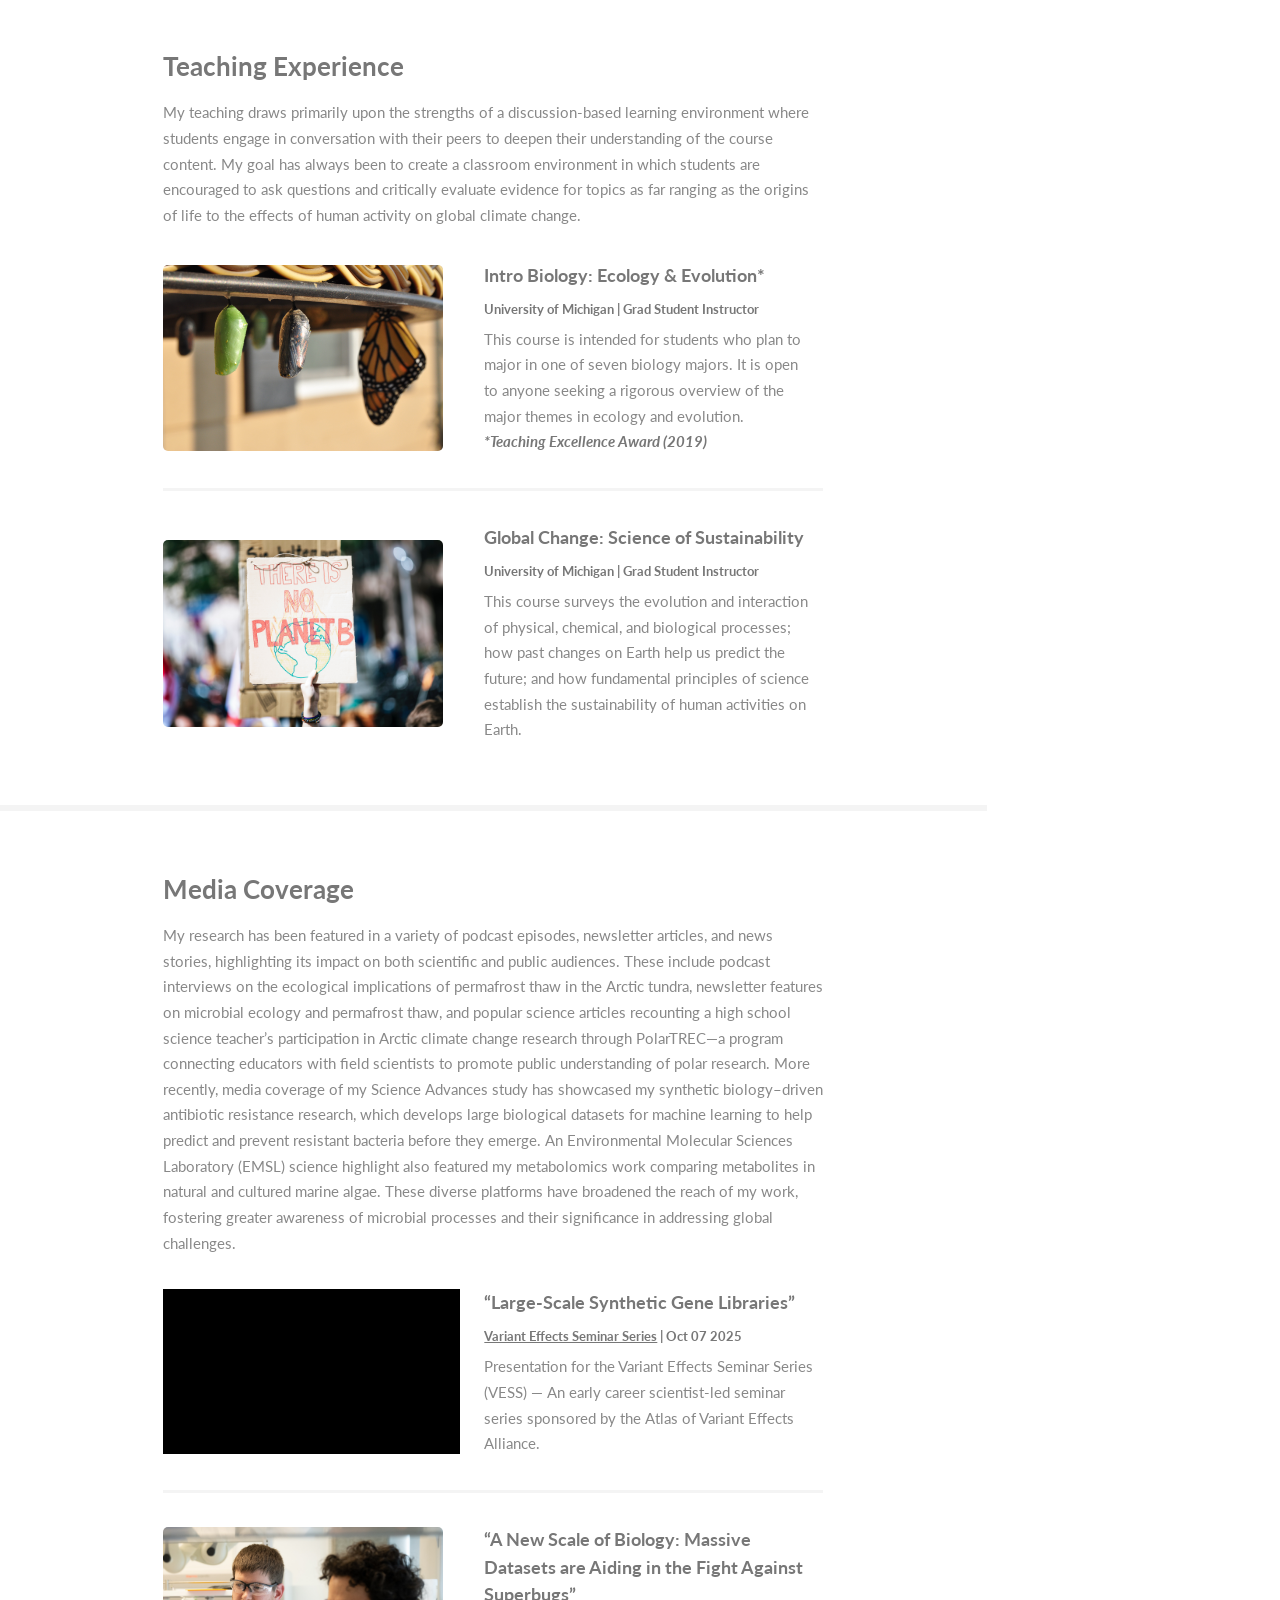
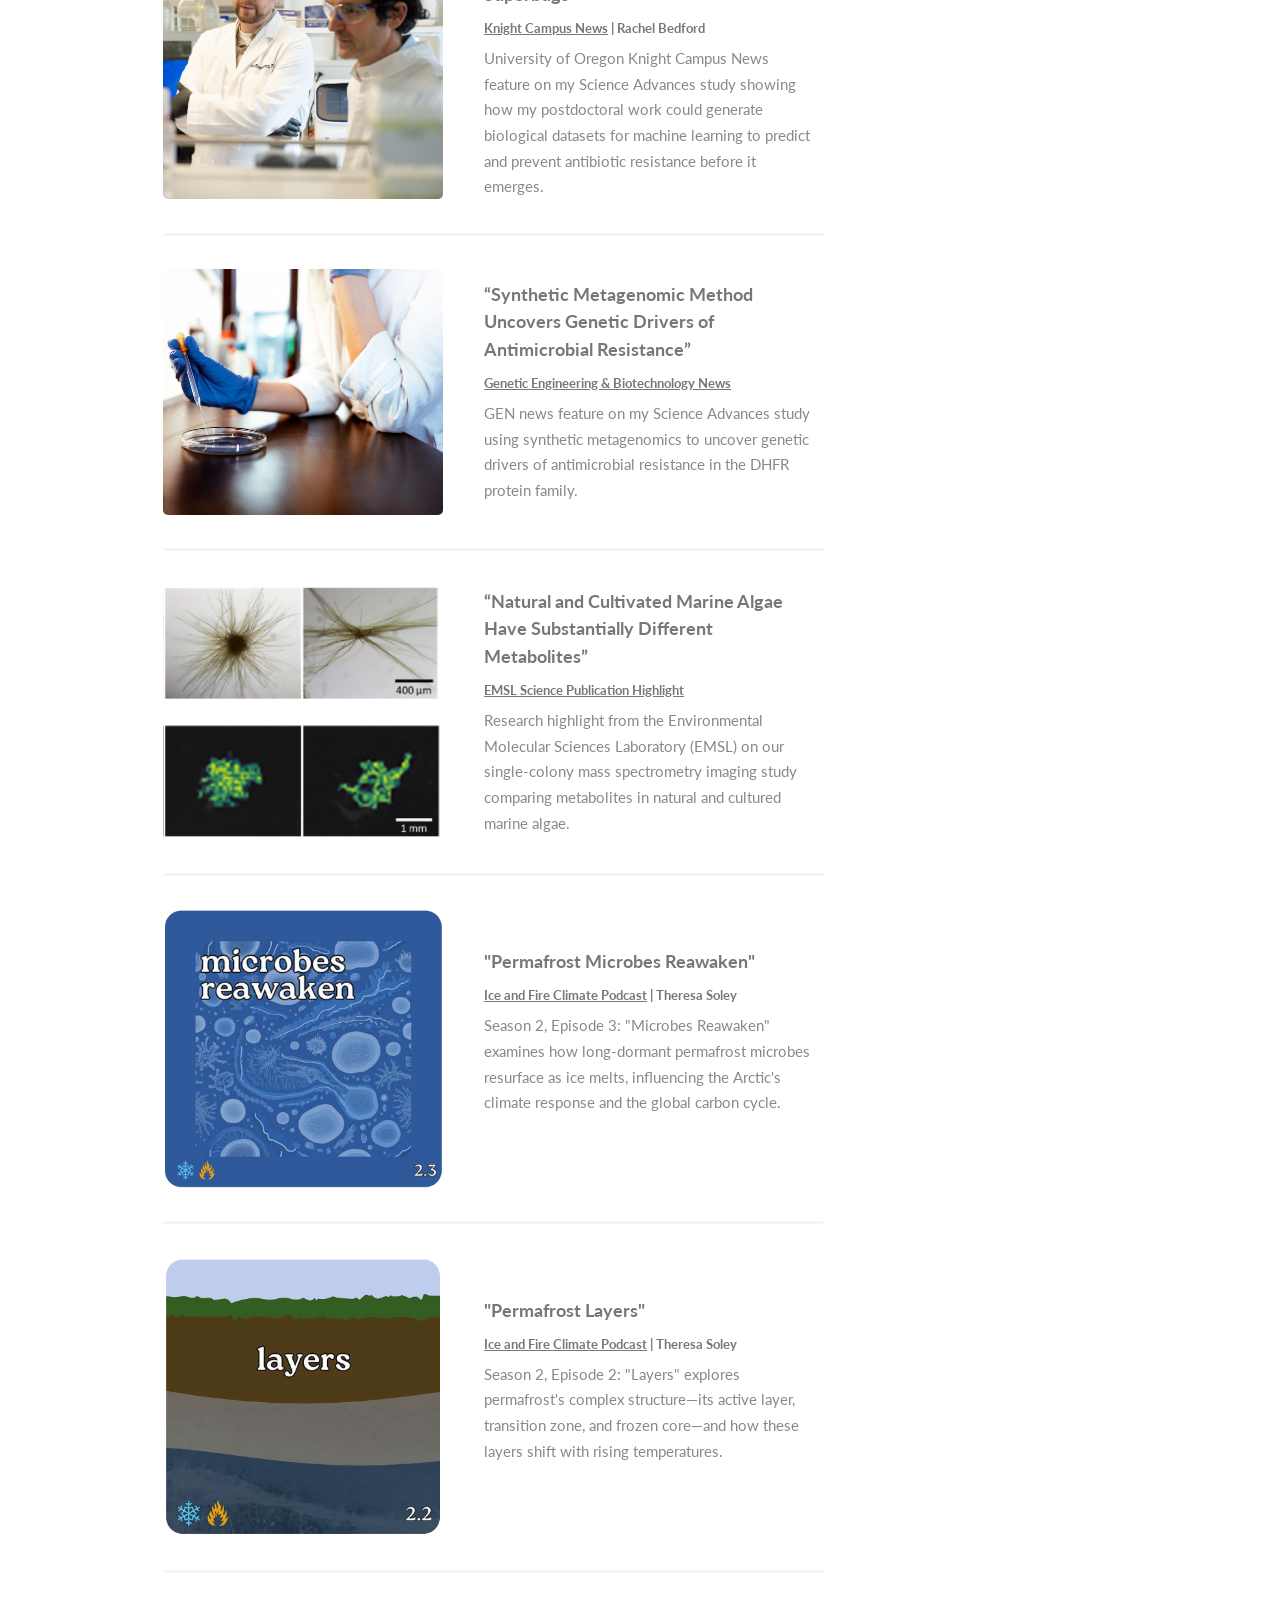
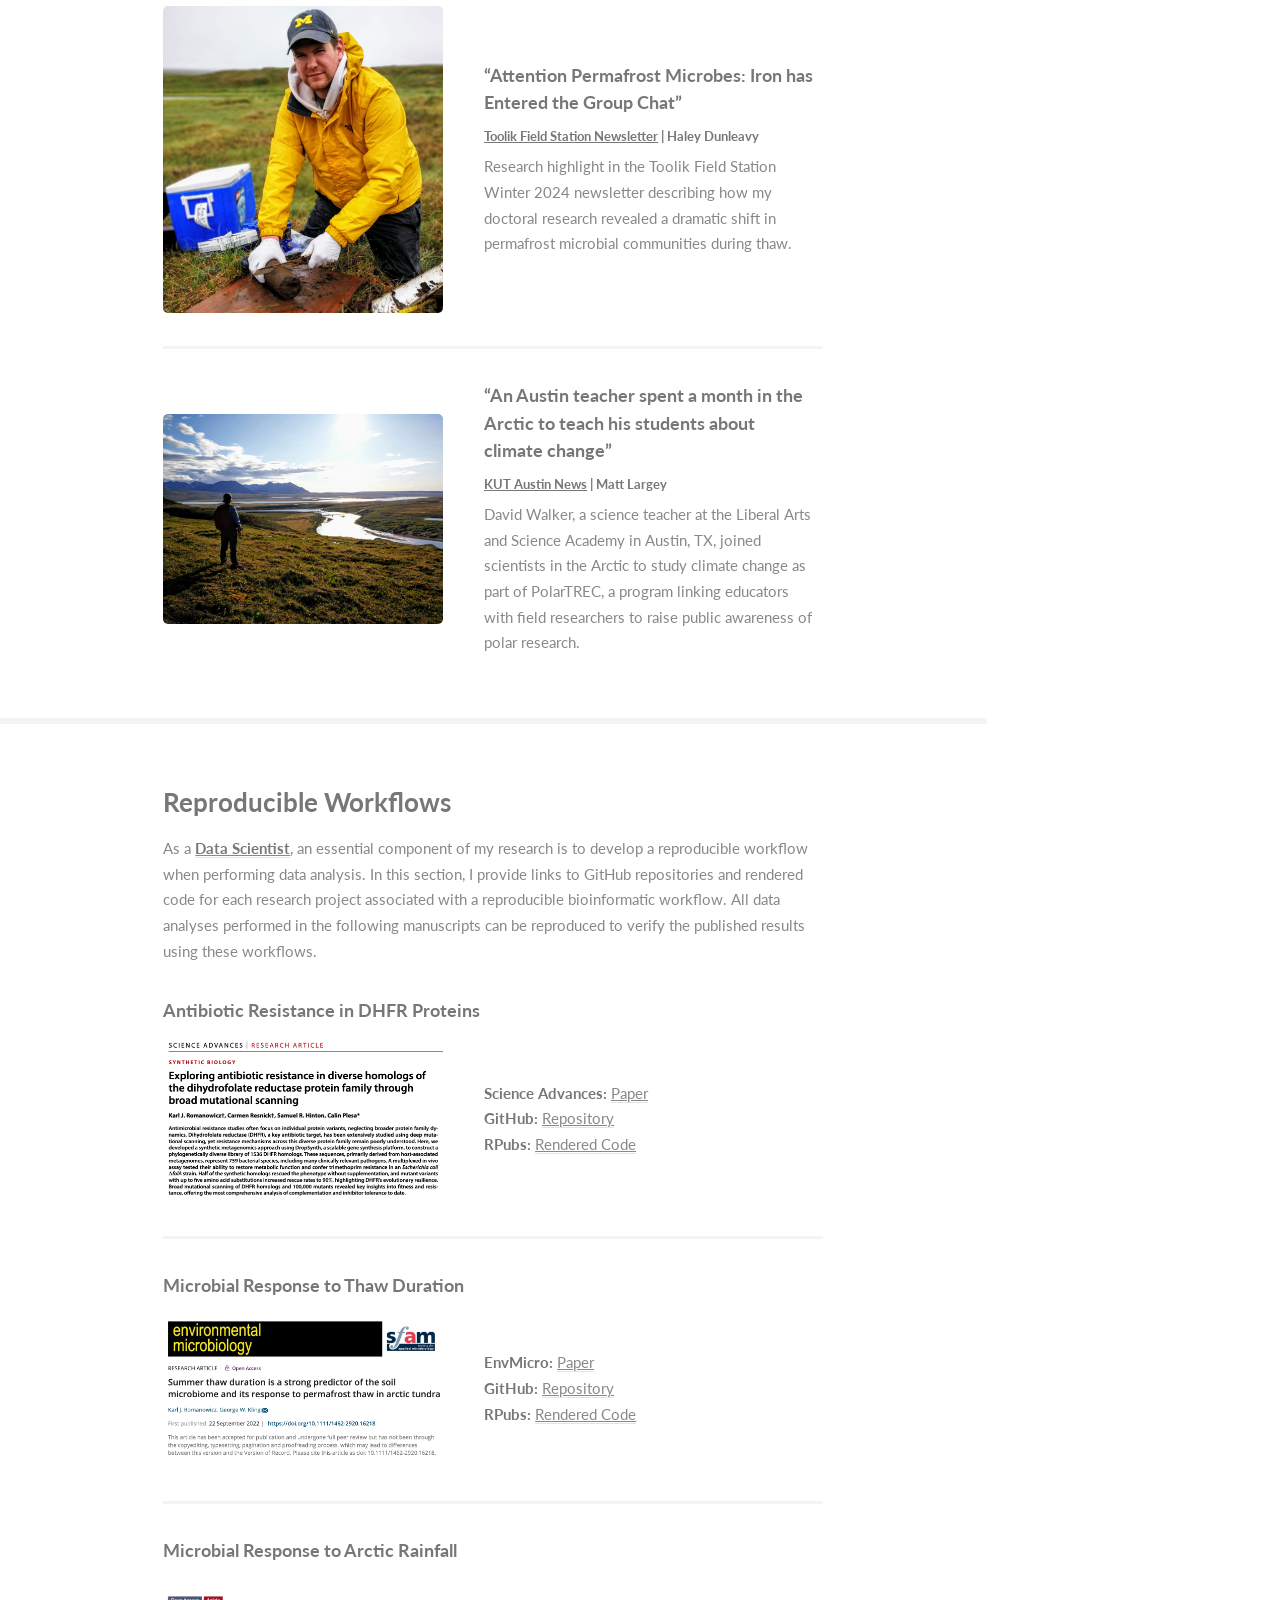
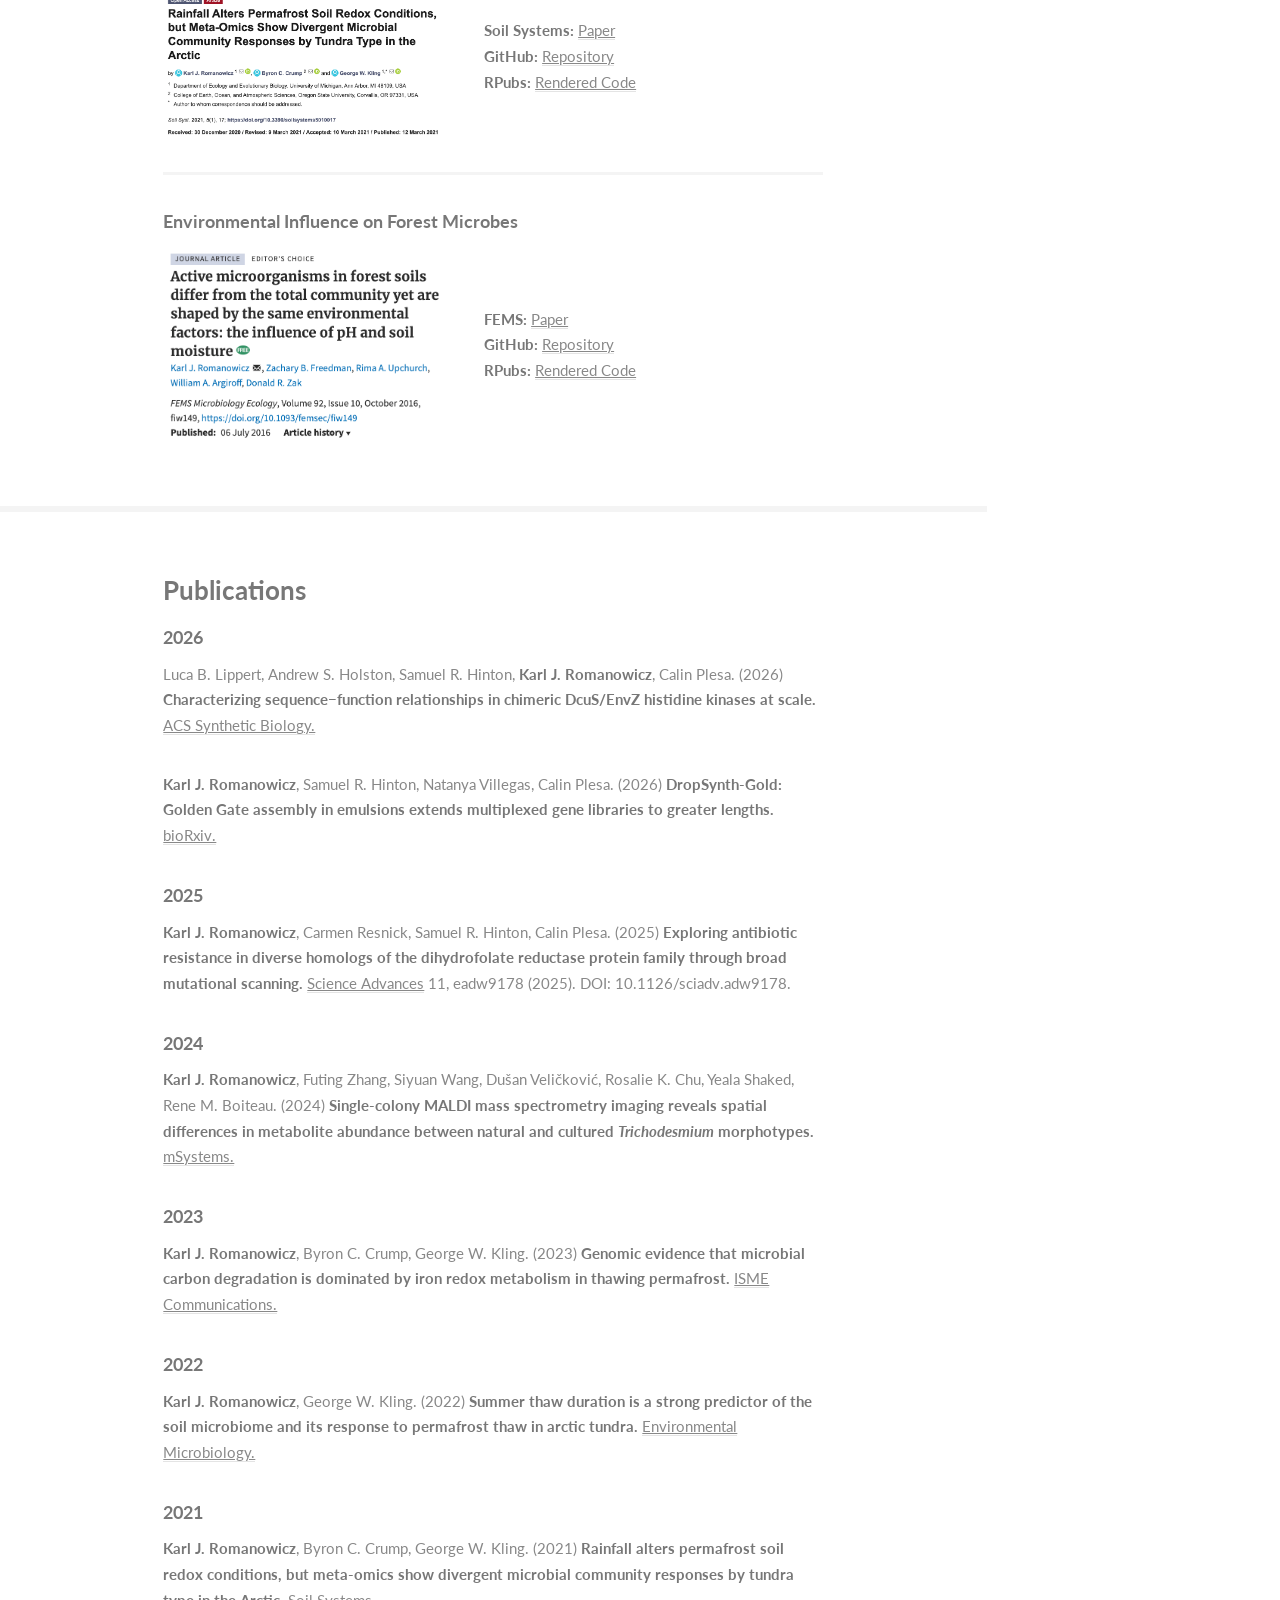
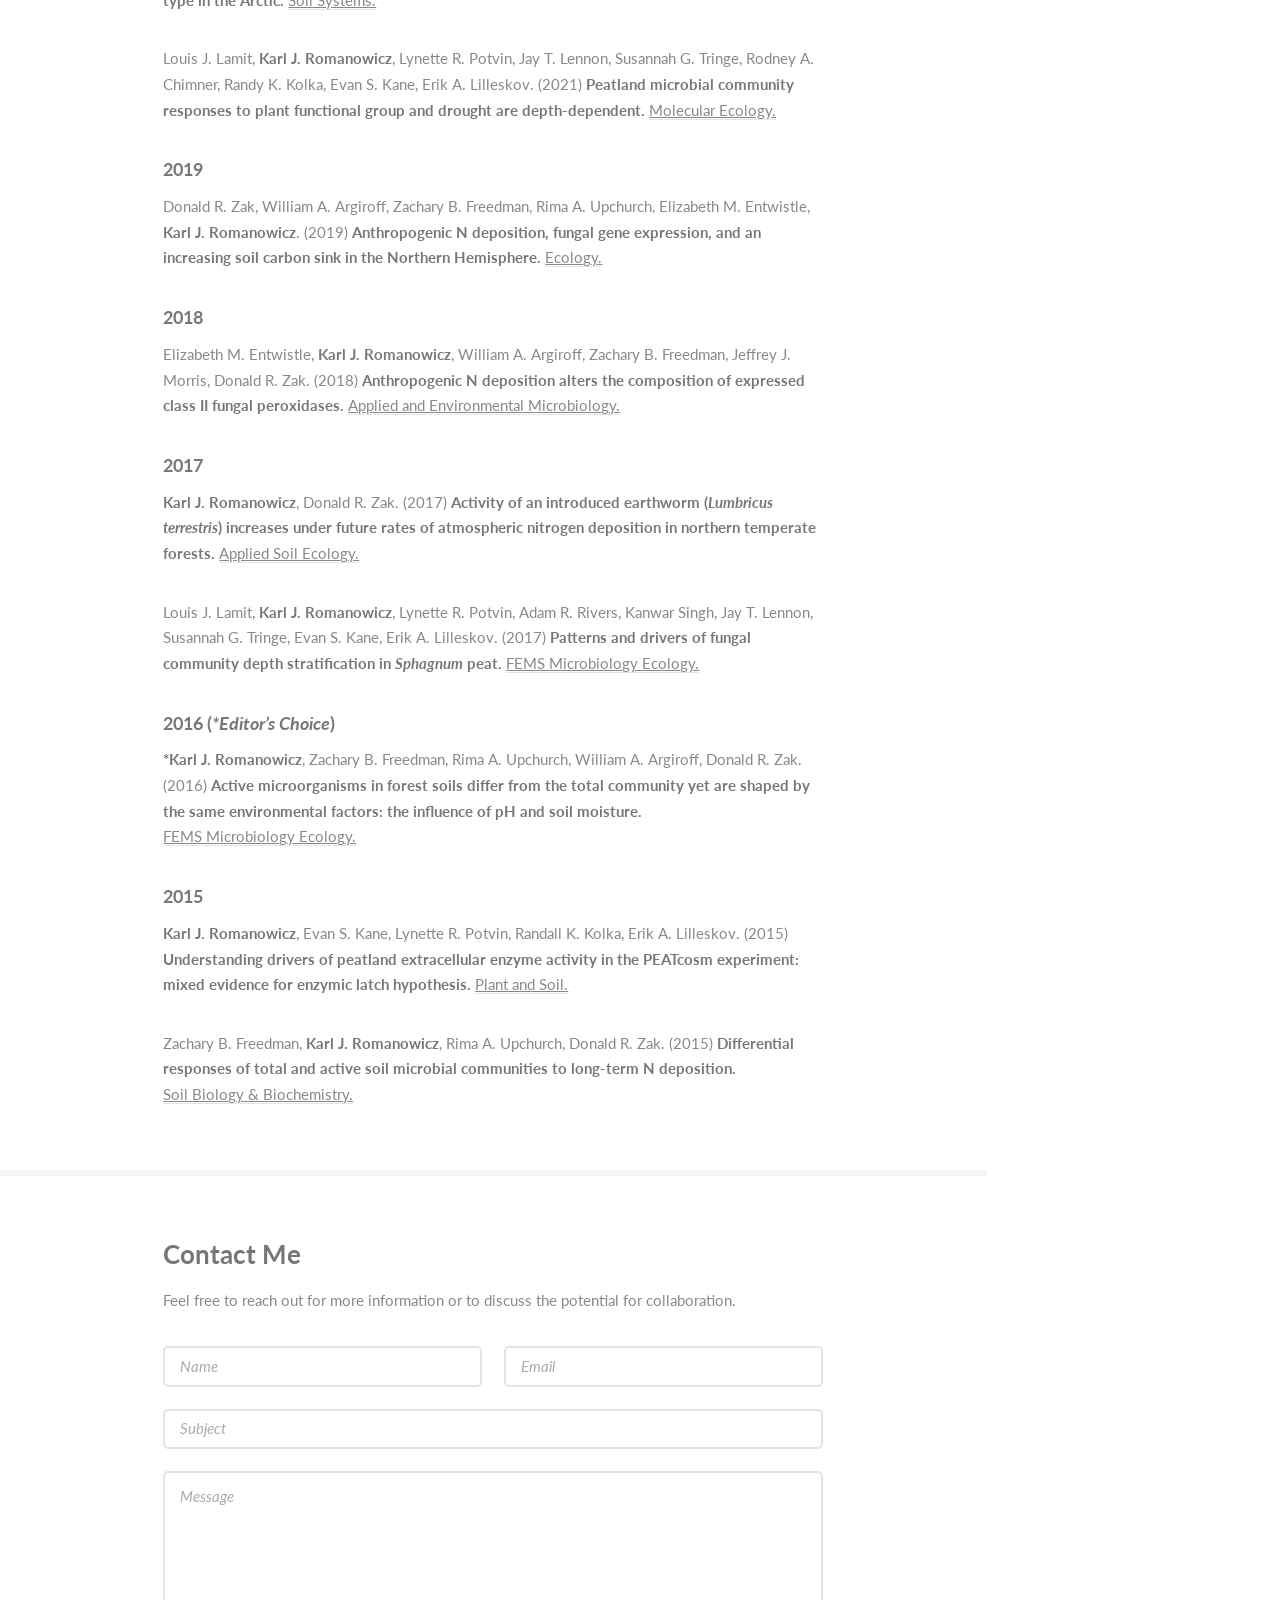
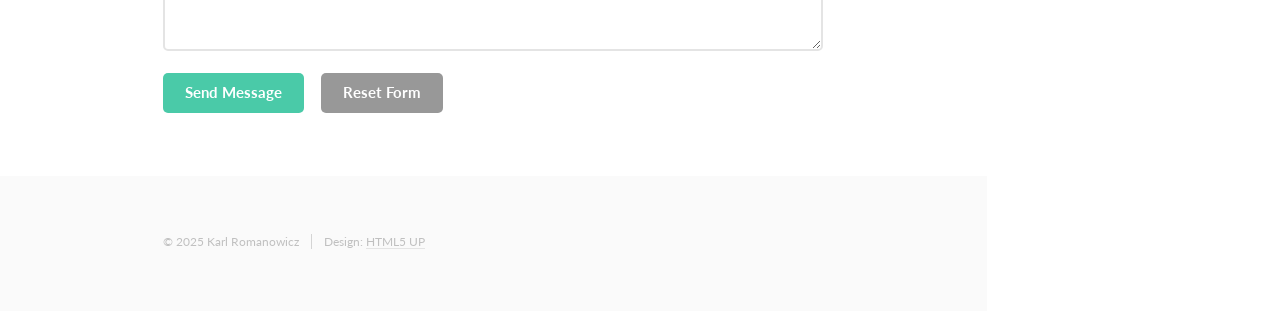
==== commit 8e17a5af: "Updated index" ====
--- a/index.html
+++ b/index.html
@@ -462,6 +462,12 @@
 								<div class="container">
 									<h3>Publications</h3>
 
+									<h4>2026</h4>
+										<p>Luca B. Lippert, Andrew S. Holston, Samuel R. Hinton, <b>Karl J. Romanowicz</b>, Calin Plesa. (2026) <strong>Characterizing sequence−function relationships in chimeric DcuS/EnvZ histidine kinases at scale.</strong>
+											<u><a class="post-link" href="https://pubs.acs.org/asbcd6/article-abstract/doi/10.1021/acssynbio.6c00448/5436754/Characterizing-Sequence-Function-Relationships-in?redirectedFrom=fulltext">ACS Synthetic Biology.</u></a></p>
+										<p><b>Karl J. Romanowicz</b>, Samuel R. Hinton, Natanya Villegas, Calin Plesa. (2026) <strong>DropSynth-Gold: Golden Gate assembly in emulsions extends multiplexed gene libraries to greater lengths.</strong>
+											<u><a class="post-link" href="https://www.biorxiv.org/content/10.64898/2026.05.29.728538v1">bioRxiv.</u></a></p>
+									
 									<h4>2025</h4>
 										<p><b>Karl J. Romanowicz</b>, Carmen Resnick, Samuel R. Hinton, Calin Plesa. (2025) <strong>Exploring antibiotic resistance in diverse homologs of the dihydrofolate reductase protein family through broad mutational scanning.</strong>
 											<u><a class="post-link" href="https://www.science.org/doi/10.1126/sciadv.adw9178">Science Advances</u></a> 11, eadw9178 (2025). DOI: 10.1126/sciadv.adw9178.</p>
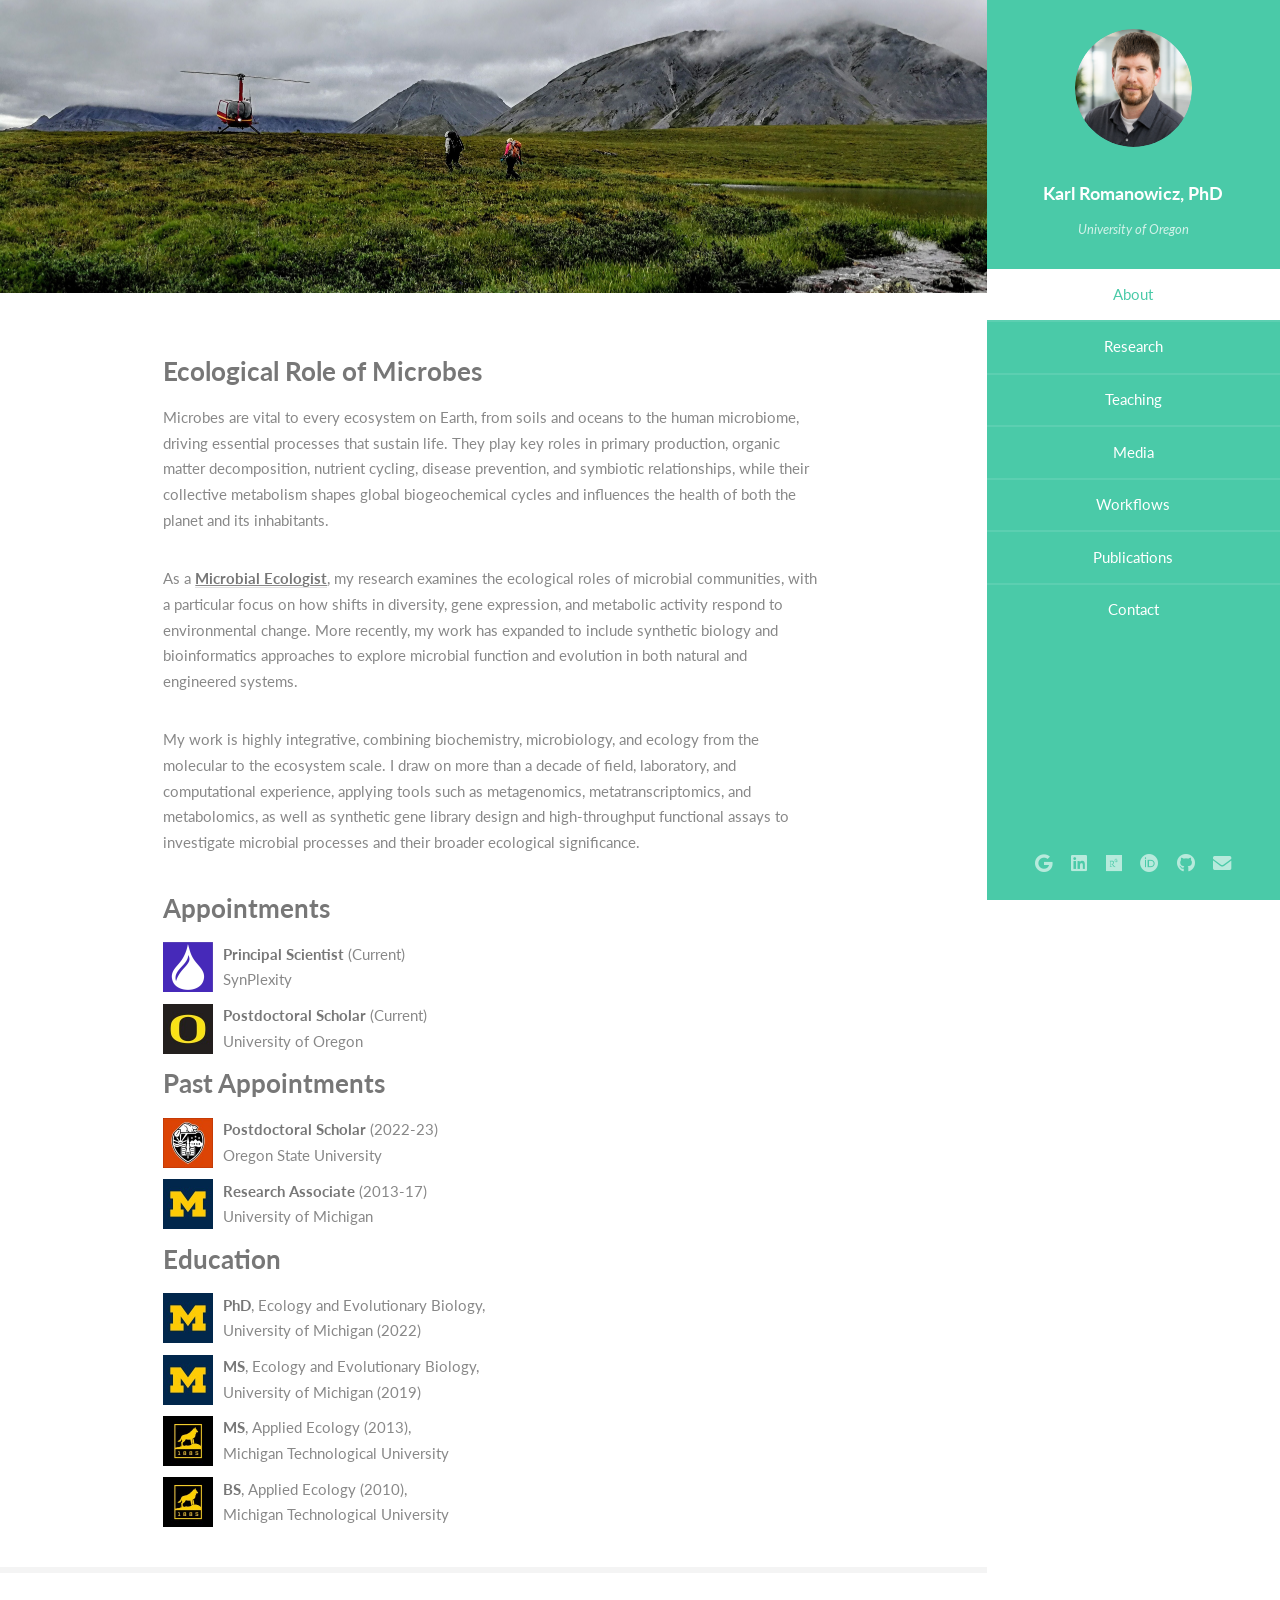
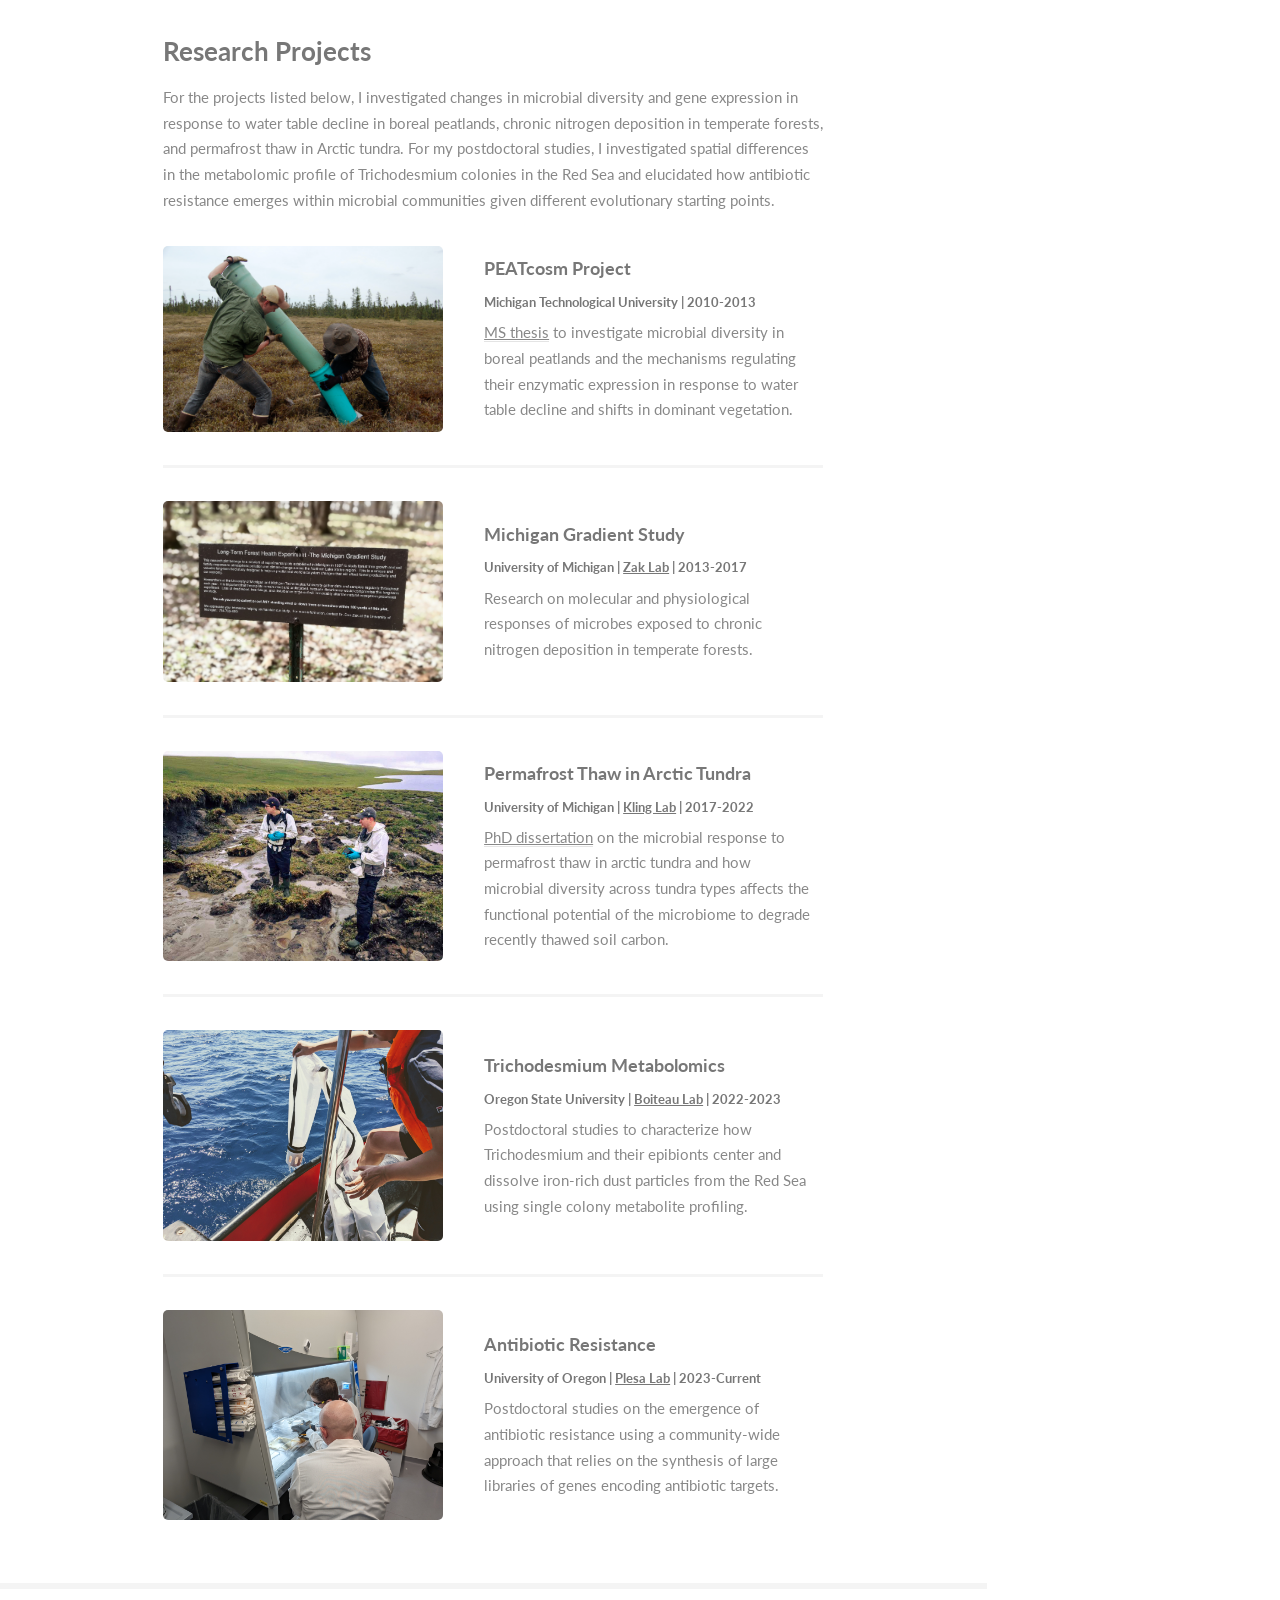
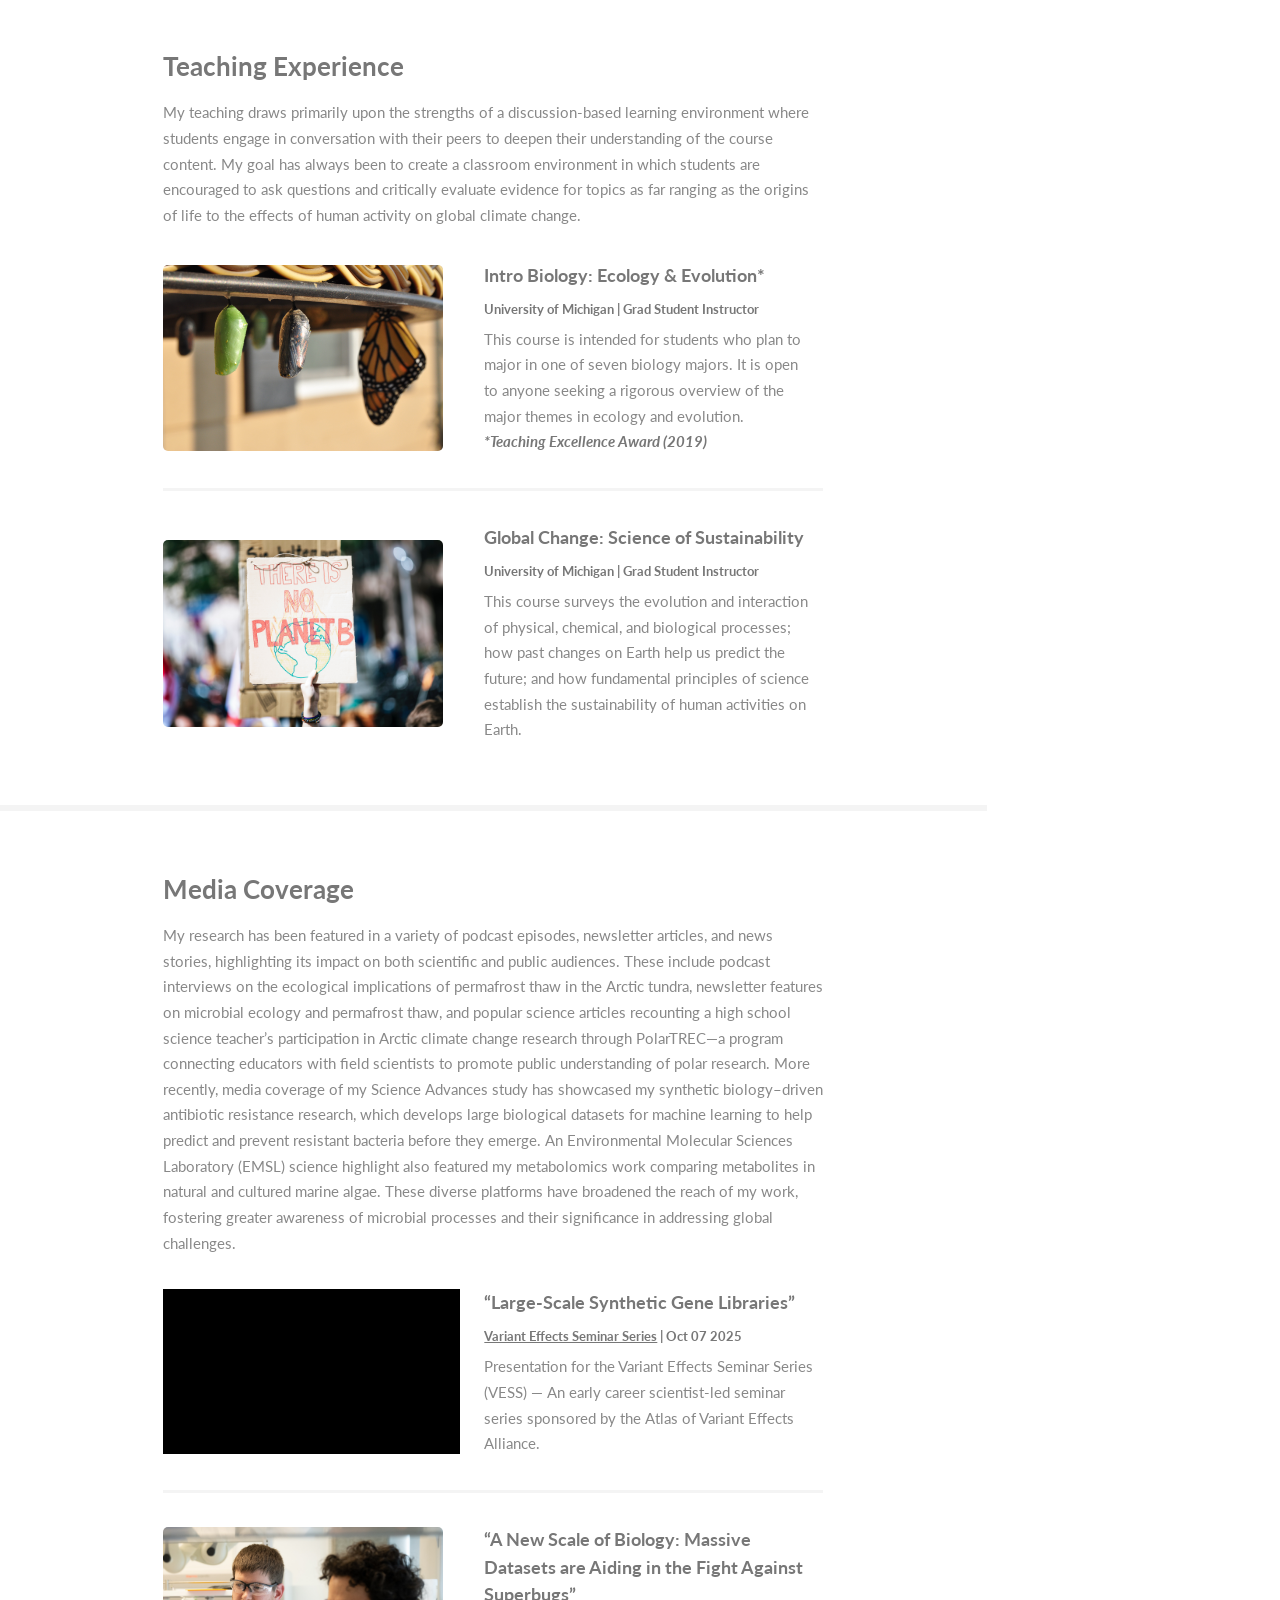
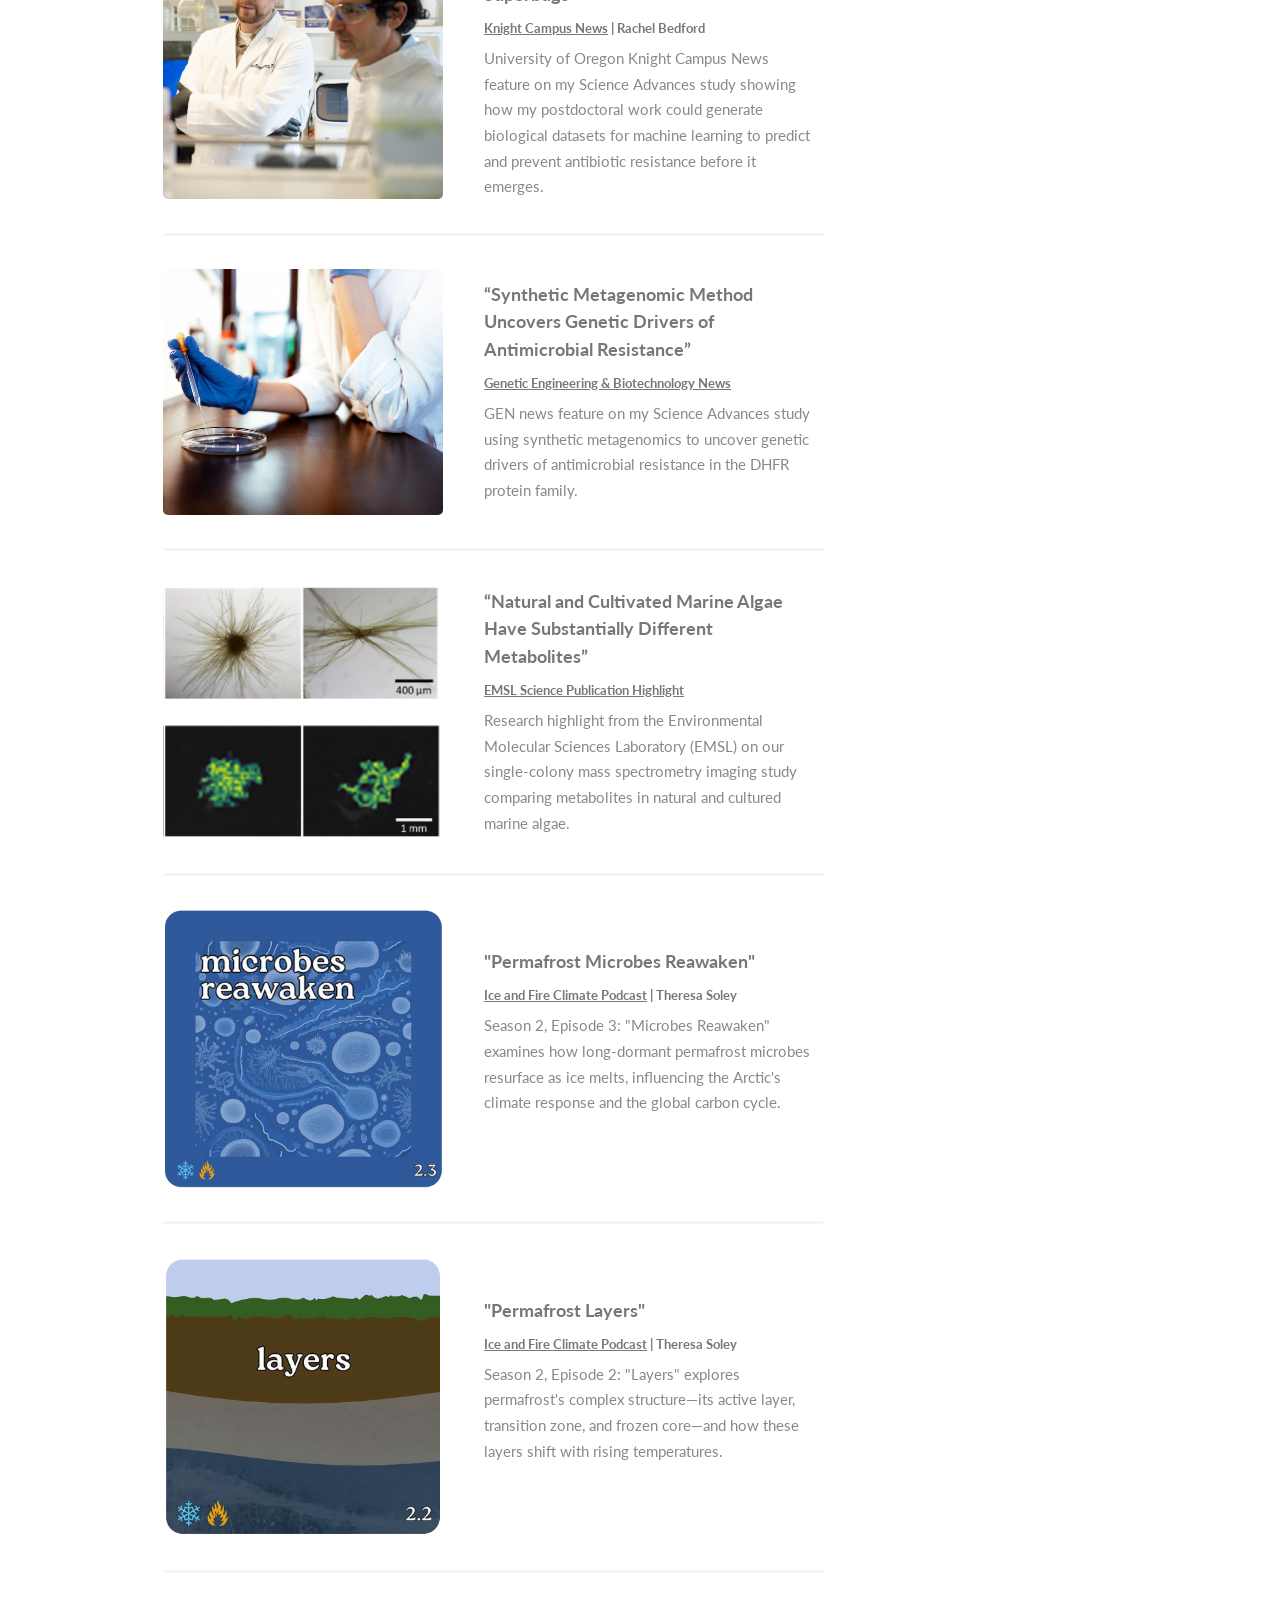
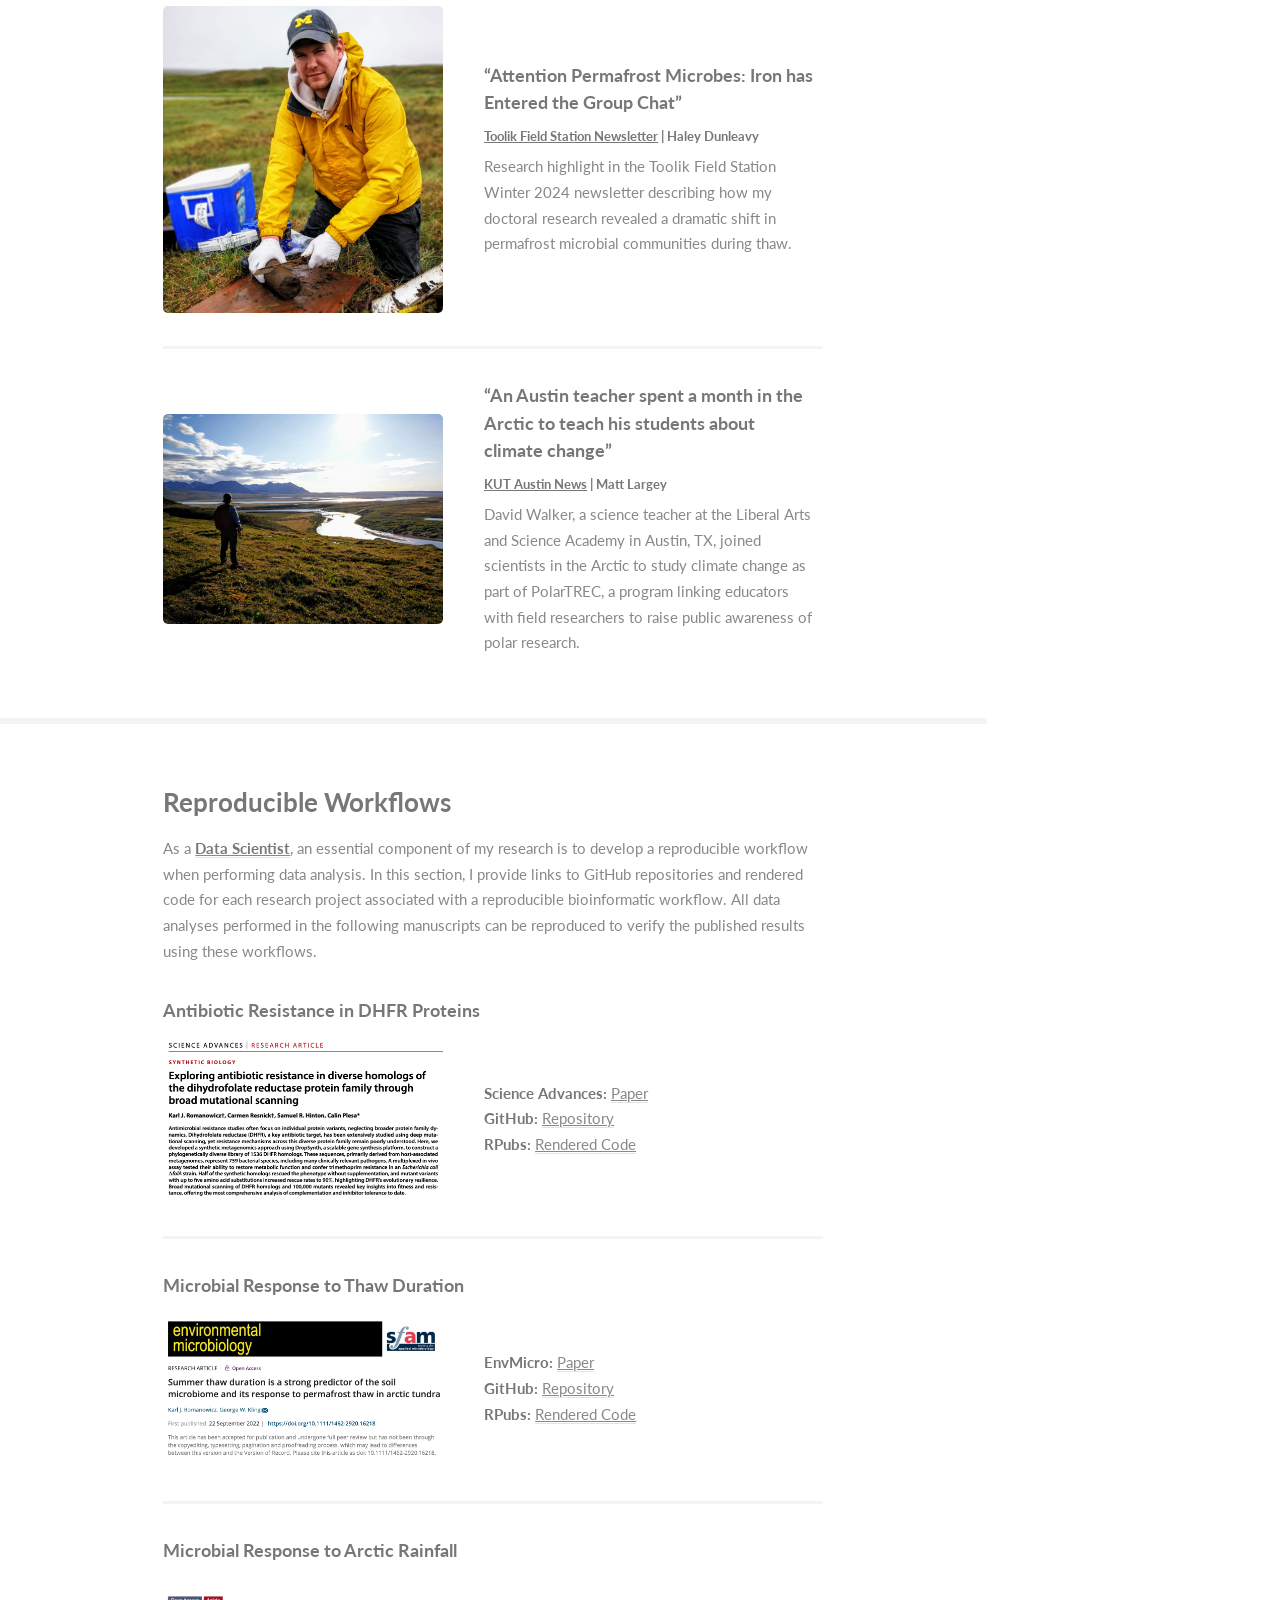
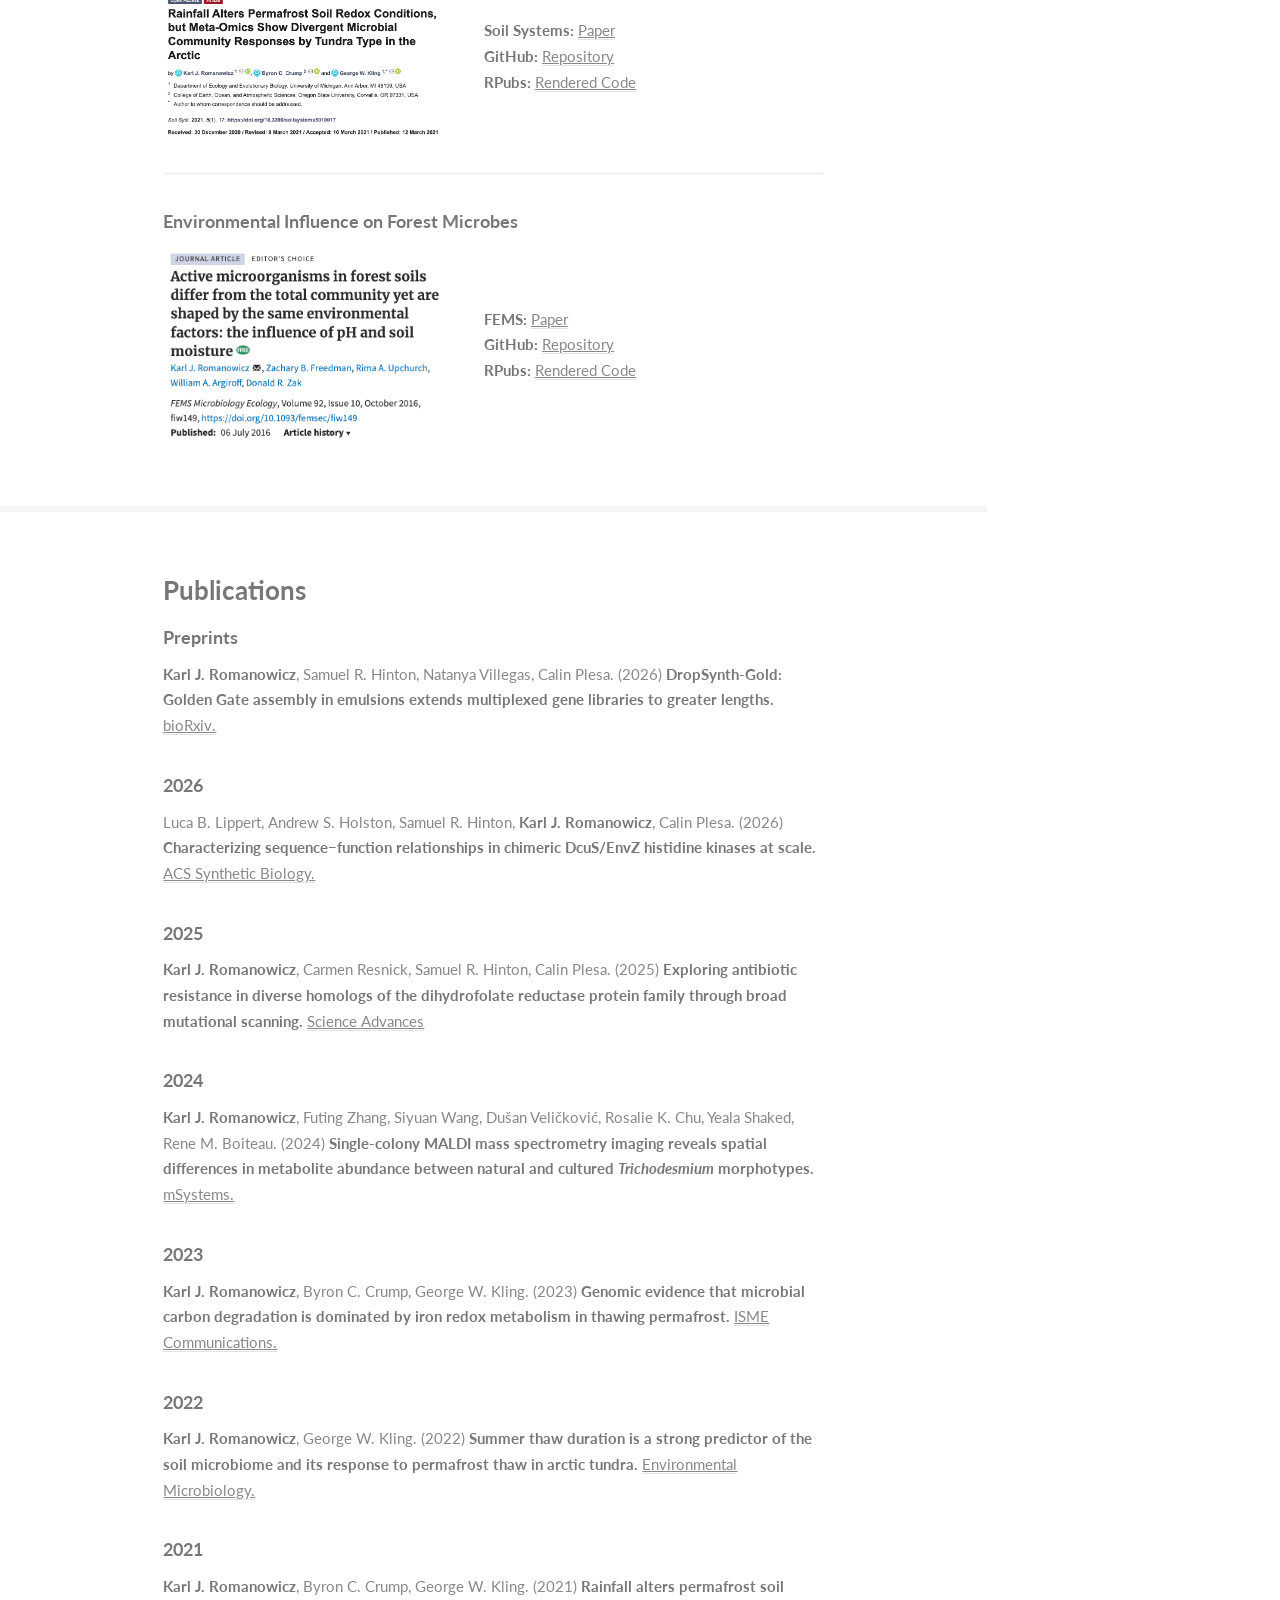
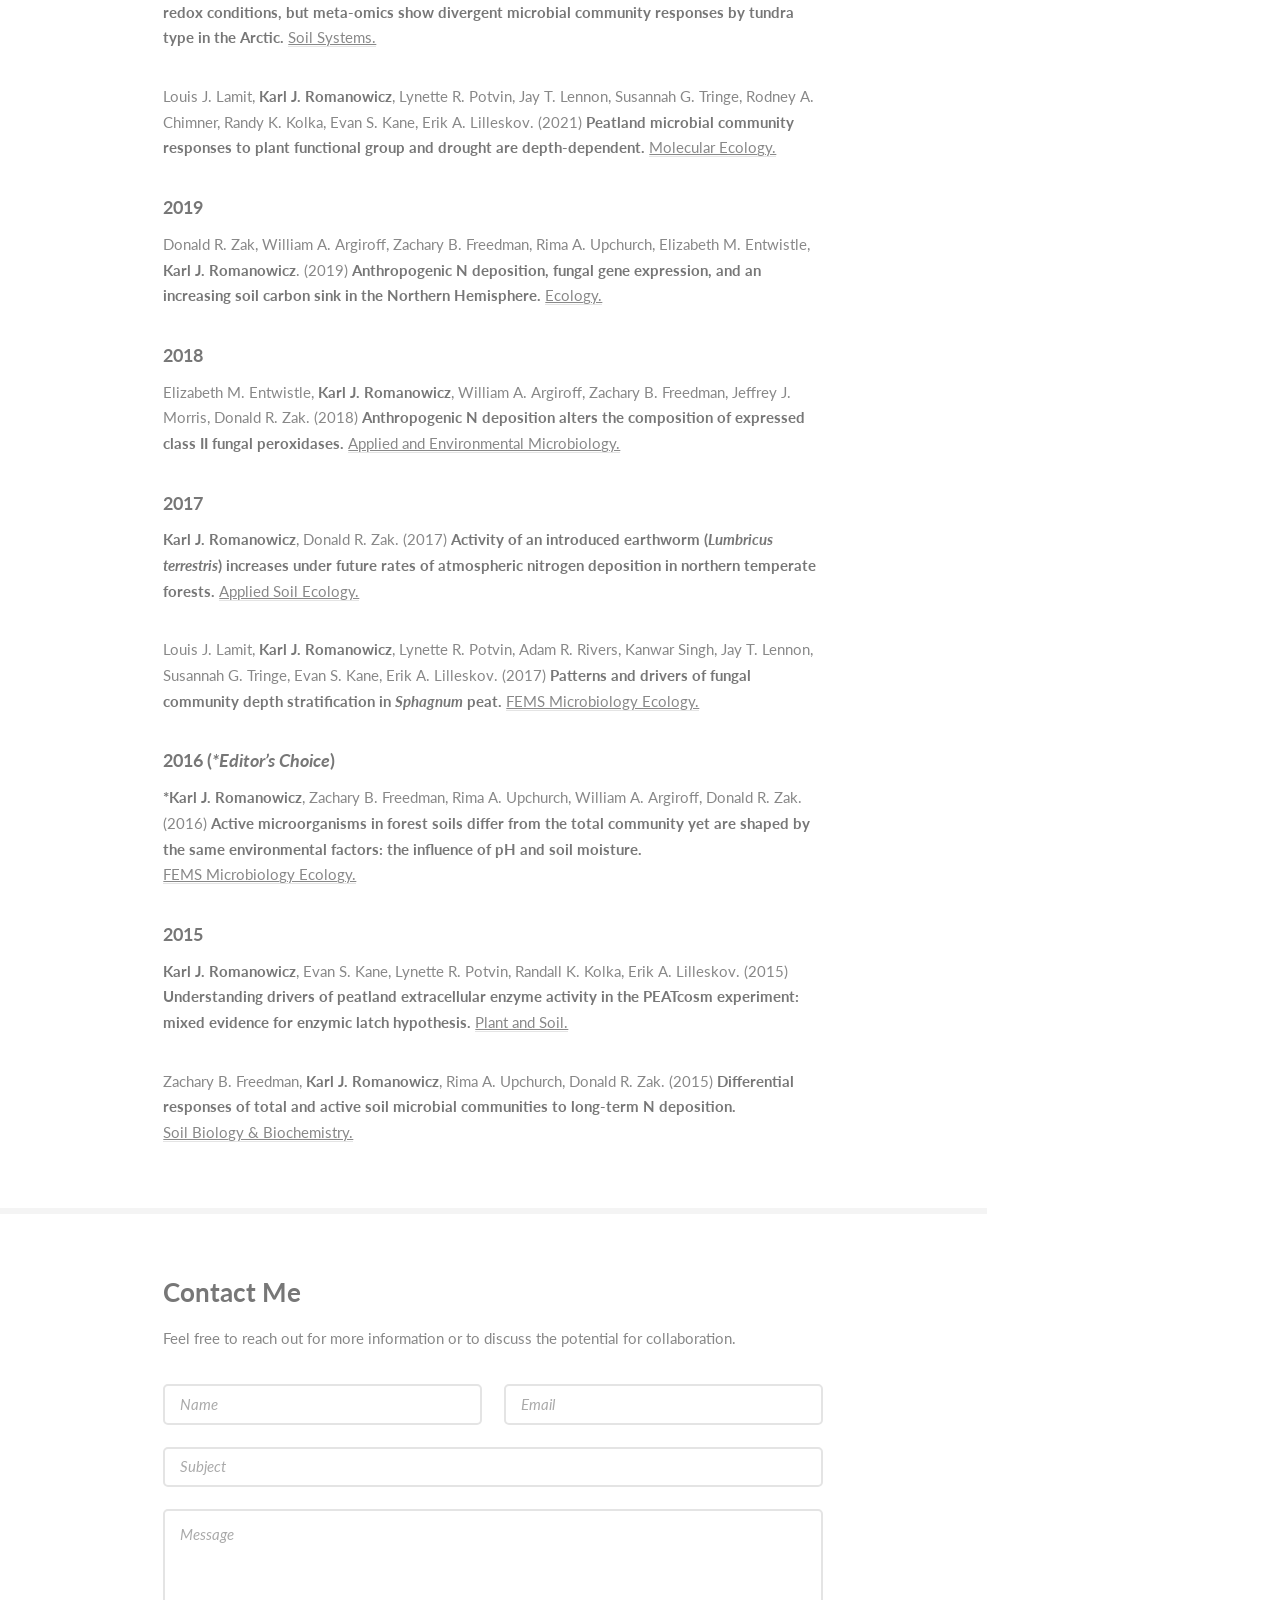
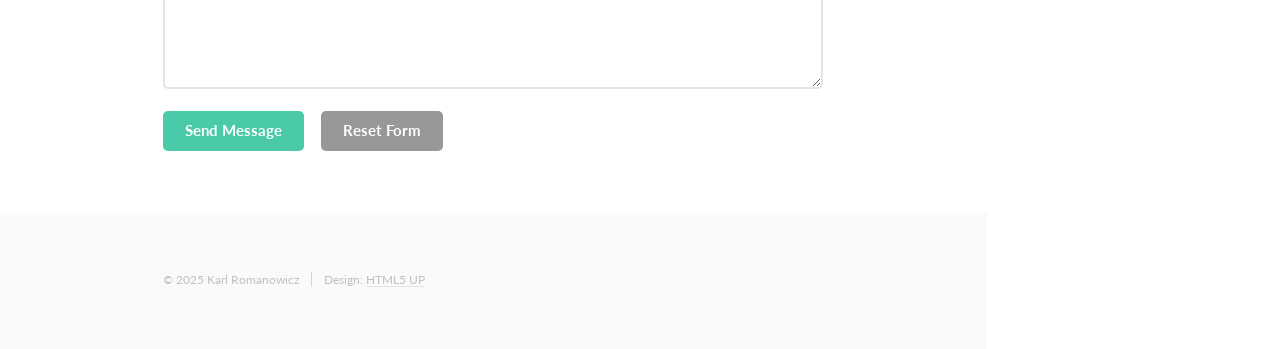
==== commit 6fba3667: "Update index.html" ====
--- a/index.html
+++ b/index.html
@@ -462,15 +462,17 @@
 								<div class="container">
 									<h3>Publications</h3>
 
+									<h4>Preprints</h4>
+										<p><b>Karl J. Romanowicz</b>, Samuel R. Hinton, Natanya Villegas, Calin Plesa. (2026) <strong>DropSynth-Gold: Golden Gate assembly in emulsions extends multiplexed gene libraries to greater lengths.</strong>
+											<u><a class="post-link" href="https://www.biorxiv.org/content/10.64898/2026.05.29.728538v1">bioRxiv.</u></a></p>
+									
 									<h4>2026</h4>
 										<p>Luca B. Lippert, Andrew S. Holston, Samuel R. Hinton, <b>Karl J. Romanowicz</b>, Calin Plesa. (2026) <strong>Characterizing sequence−function relationships in chimeric DcuS/EnvZ histidine kinases at scale.</strong>
 											<u><a class="post-link" href="https://pubs.acs.org/asbcd6/article-abstract/doi/10.1021/acssynbio.6c00448/5436754/Characterizing-Sequence-Function-Relationships-in?redirectedFrom=fulltext">ACS Synthetic Biology.</u></a></p>
-										<p><b>Karl J. Romanowicz</b>, Samuel R. Hinton, Natanya Villegas, Calin Plesa. (2026) <strong>DropSynth-Gold: Golden Gate assembly in emulsions extends multiplexed gene libraries to greater lengths.</strong>
-											<u><a class="post-link" href="https://www.biorxiv.org/content/10.64898/2026.05.29.728538v1">bioRxiv.</u></a></p>
 									
 									<h4>2025</h4>
 										<p><b>Karl J. Romanowicz</b>, Carmen Resnick, Samuel R. Hinton, Calin Plesa. (2025) <strong>Exploring antibiotic resistance in diverse homologs of the dihydrofolate reductase protein family through broad mutational scanning.</strong>
-											<u><a class="post-link" href="https://www.science.org/doi/10.1126/sciadv.adw9178">Science Advances</u></a> 11, eadw9178 (2025). DOI: 10.1126/sciadv.adw9178.</p>
+											<u><a class="post-link" href="https://www.science.org/doi/10.1126/sciadv.adw9178">Science Advances</u></a></p>
 									
 									<h4>2024</h4>
 										<p><b>Karl J. Romanowicz</b>, Futing Zhang, Siyuan Wang, Dušan Veličković, Rosalie K. Chu, Yeala Shaked, Rene M. Boiteau. (2024) <strong>Single-colony MALDI mass spectrometry imaging reveals spatial differences in metabolite abundance between natural and cultured <i>Trichodesmium</i> morphotypes.</strong>
